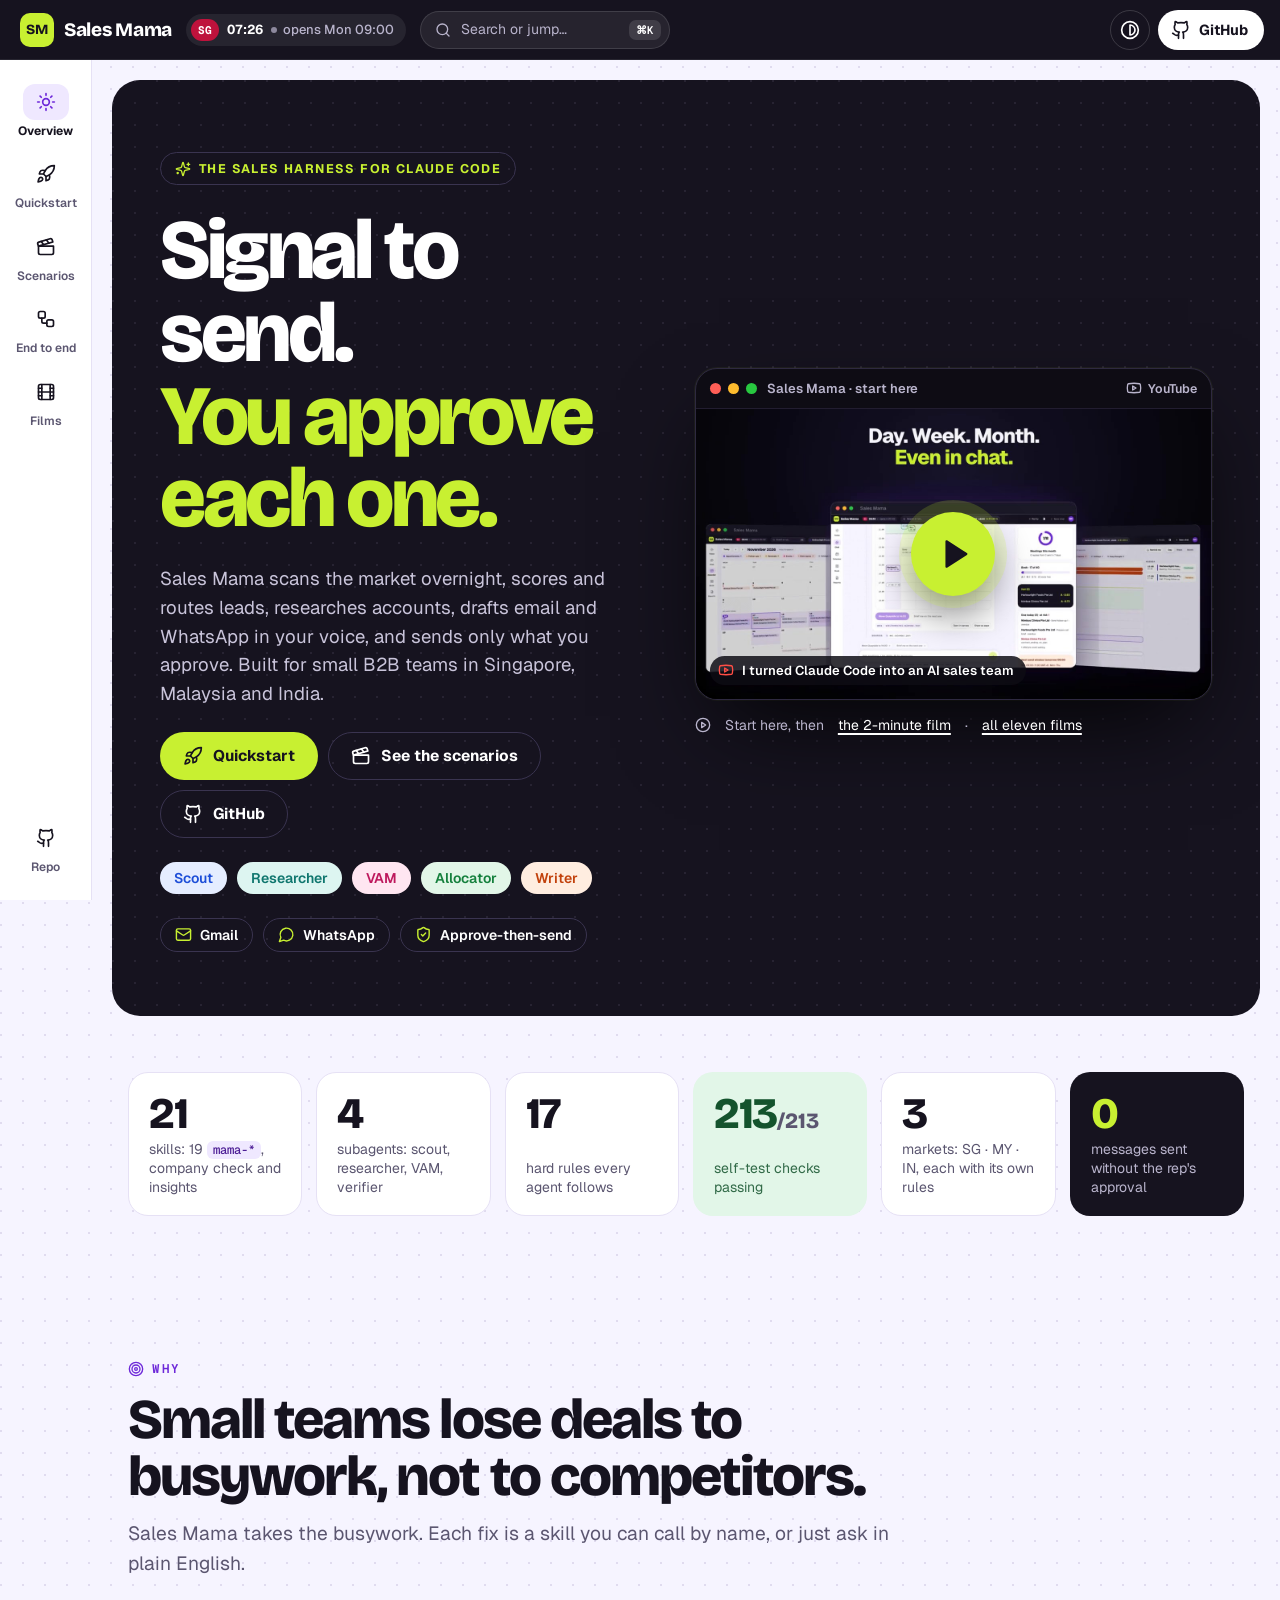
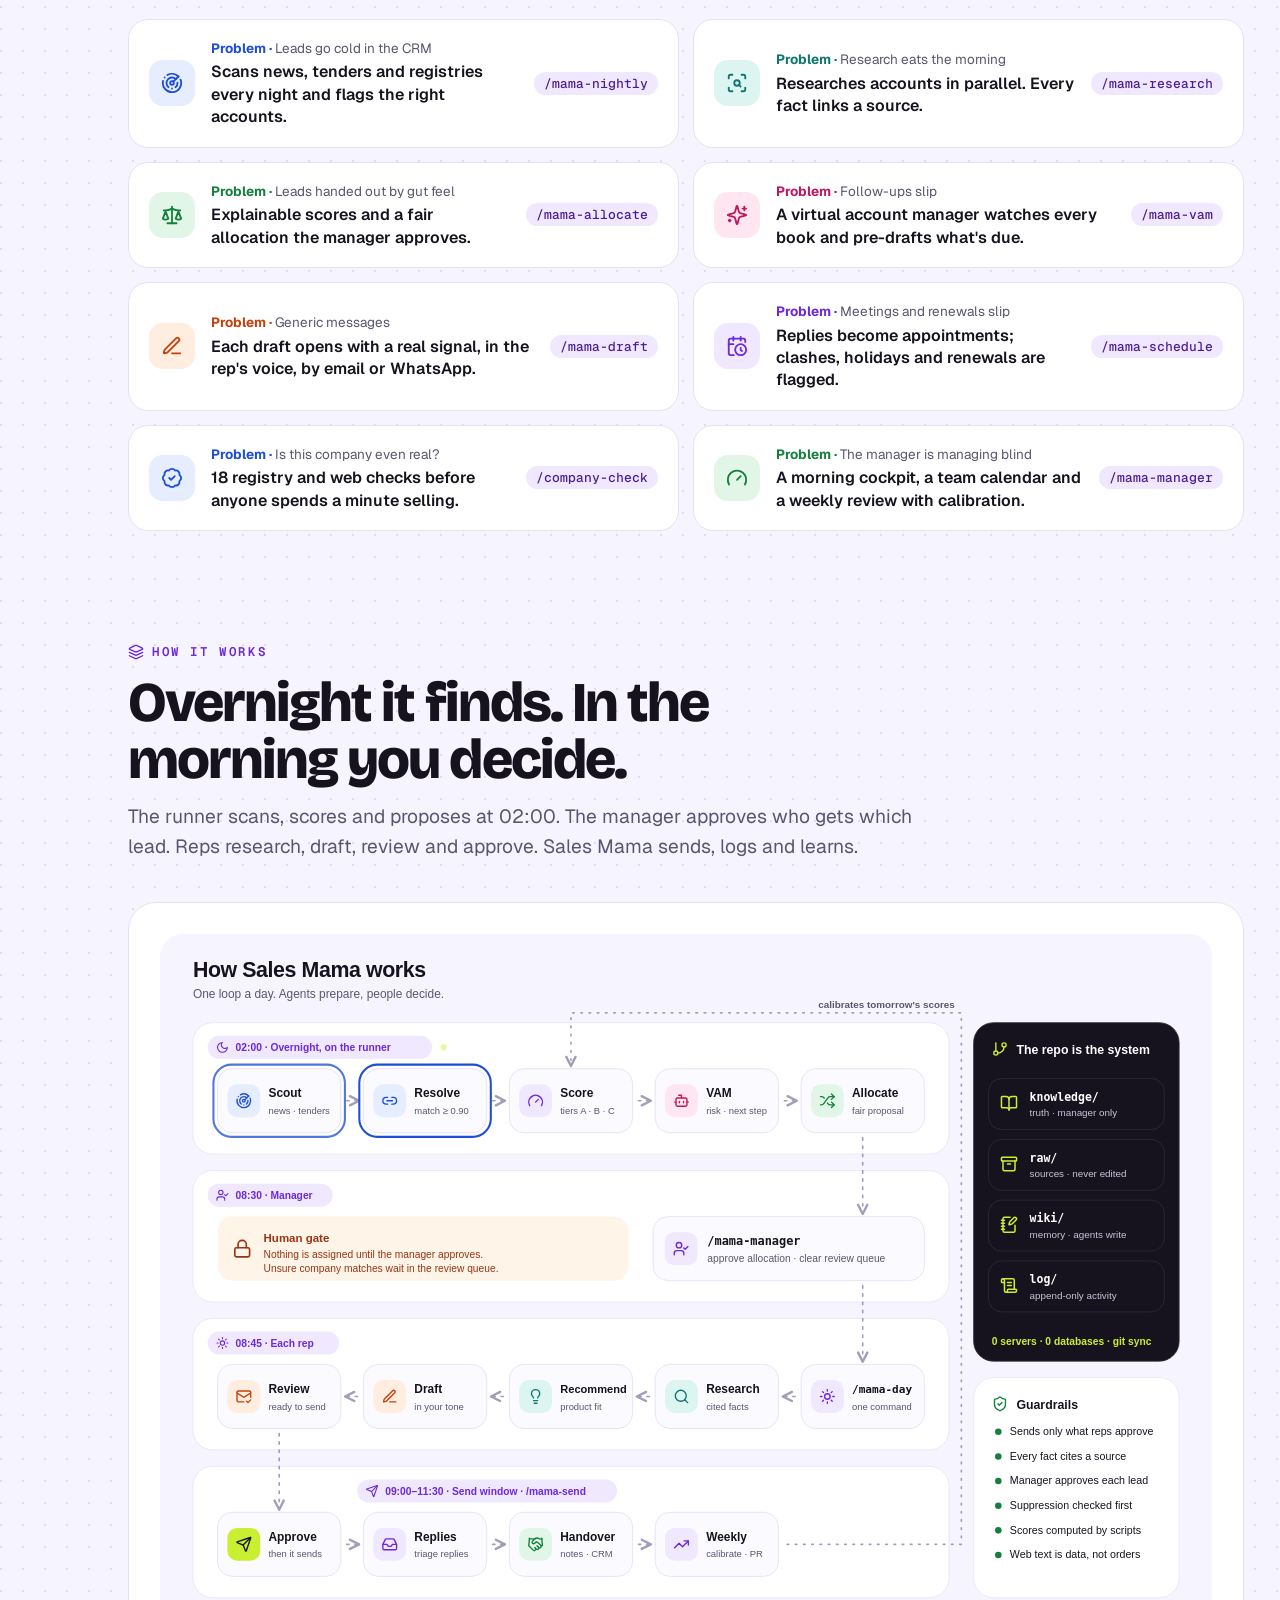
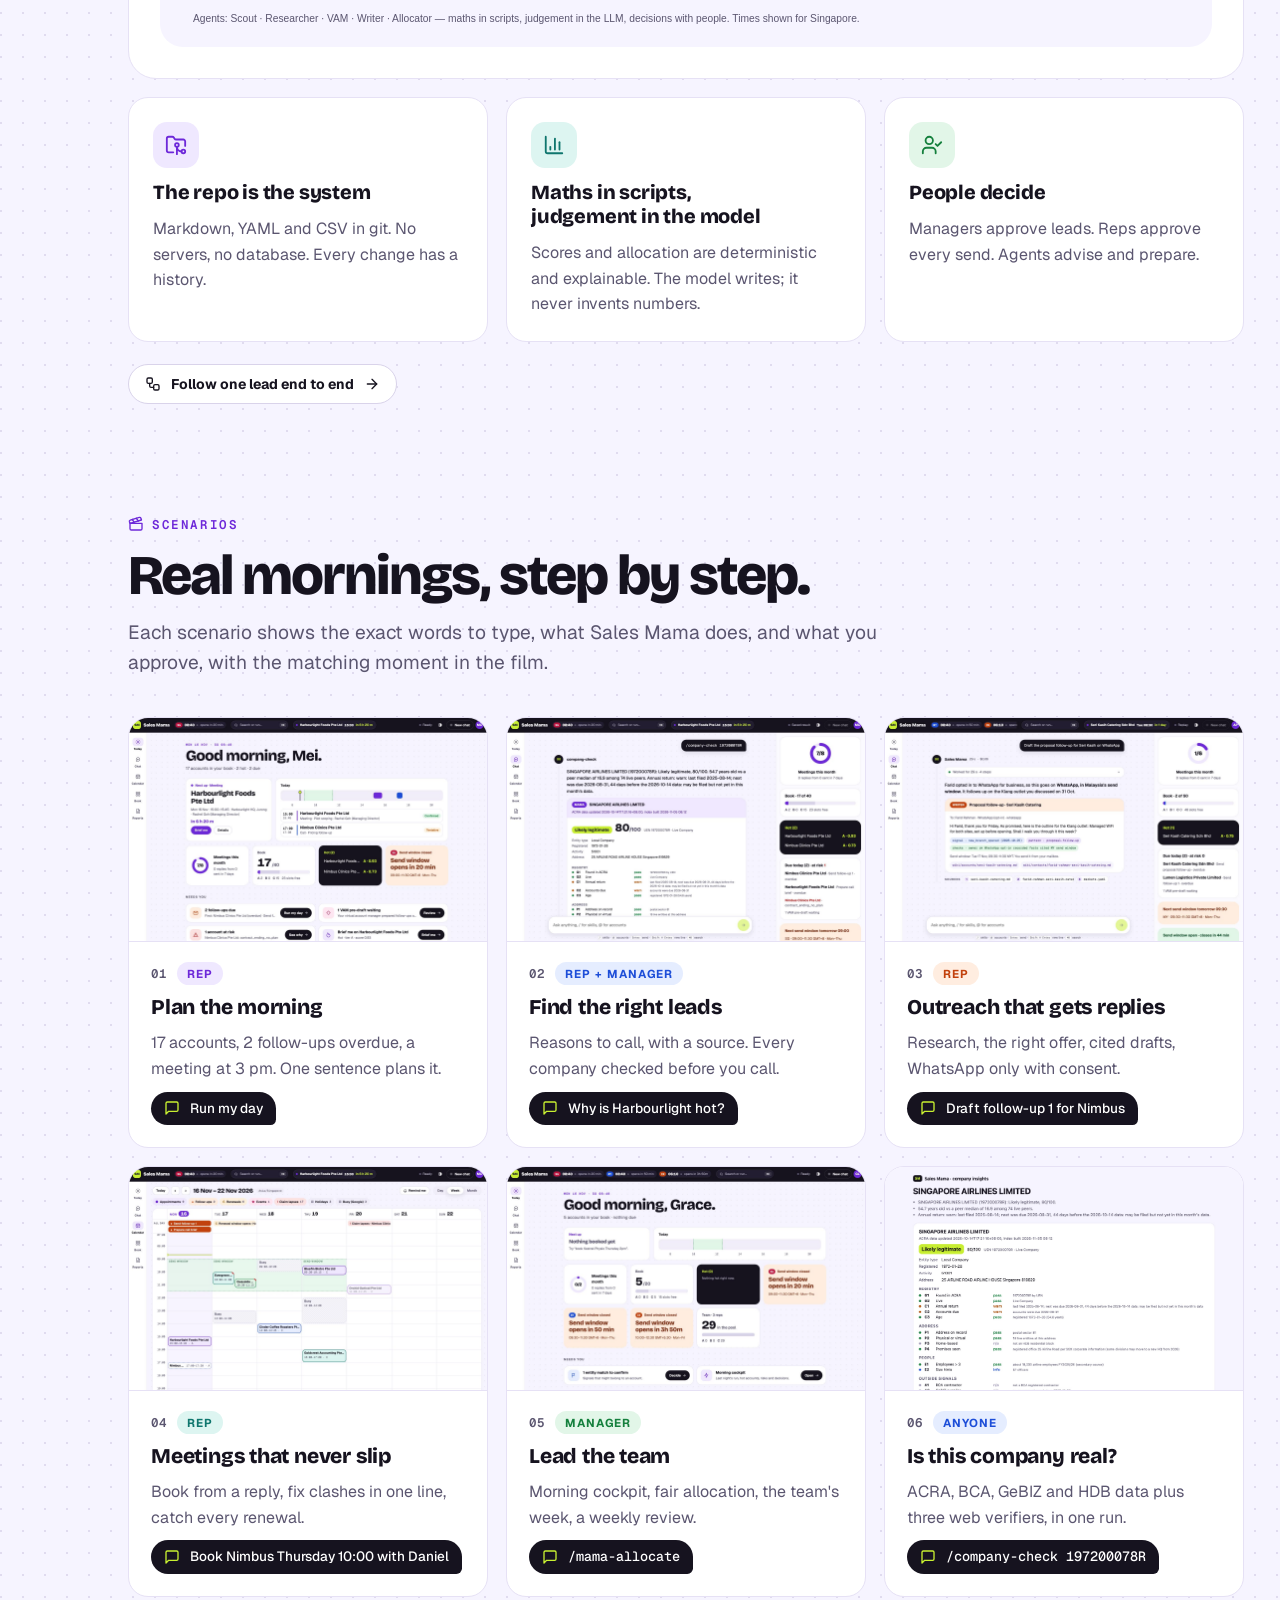
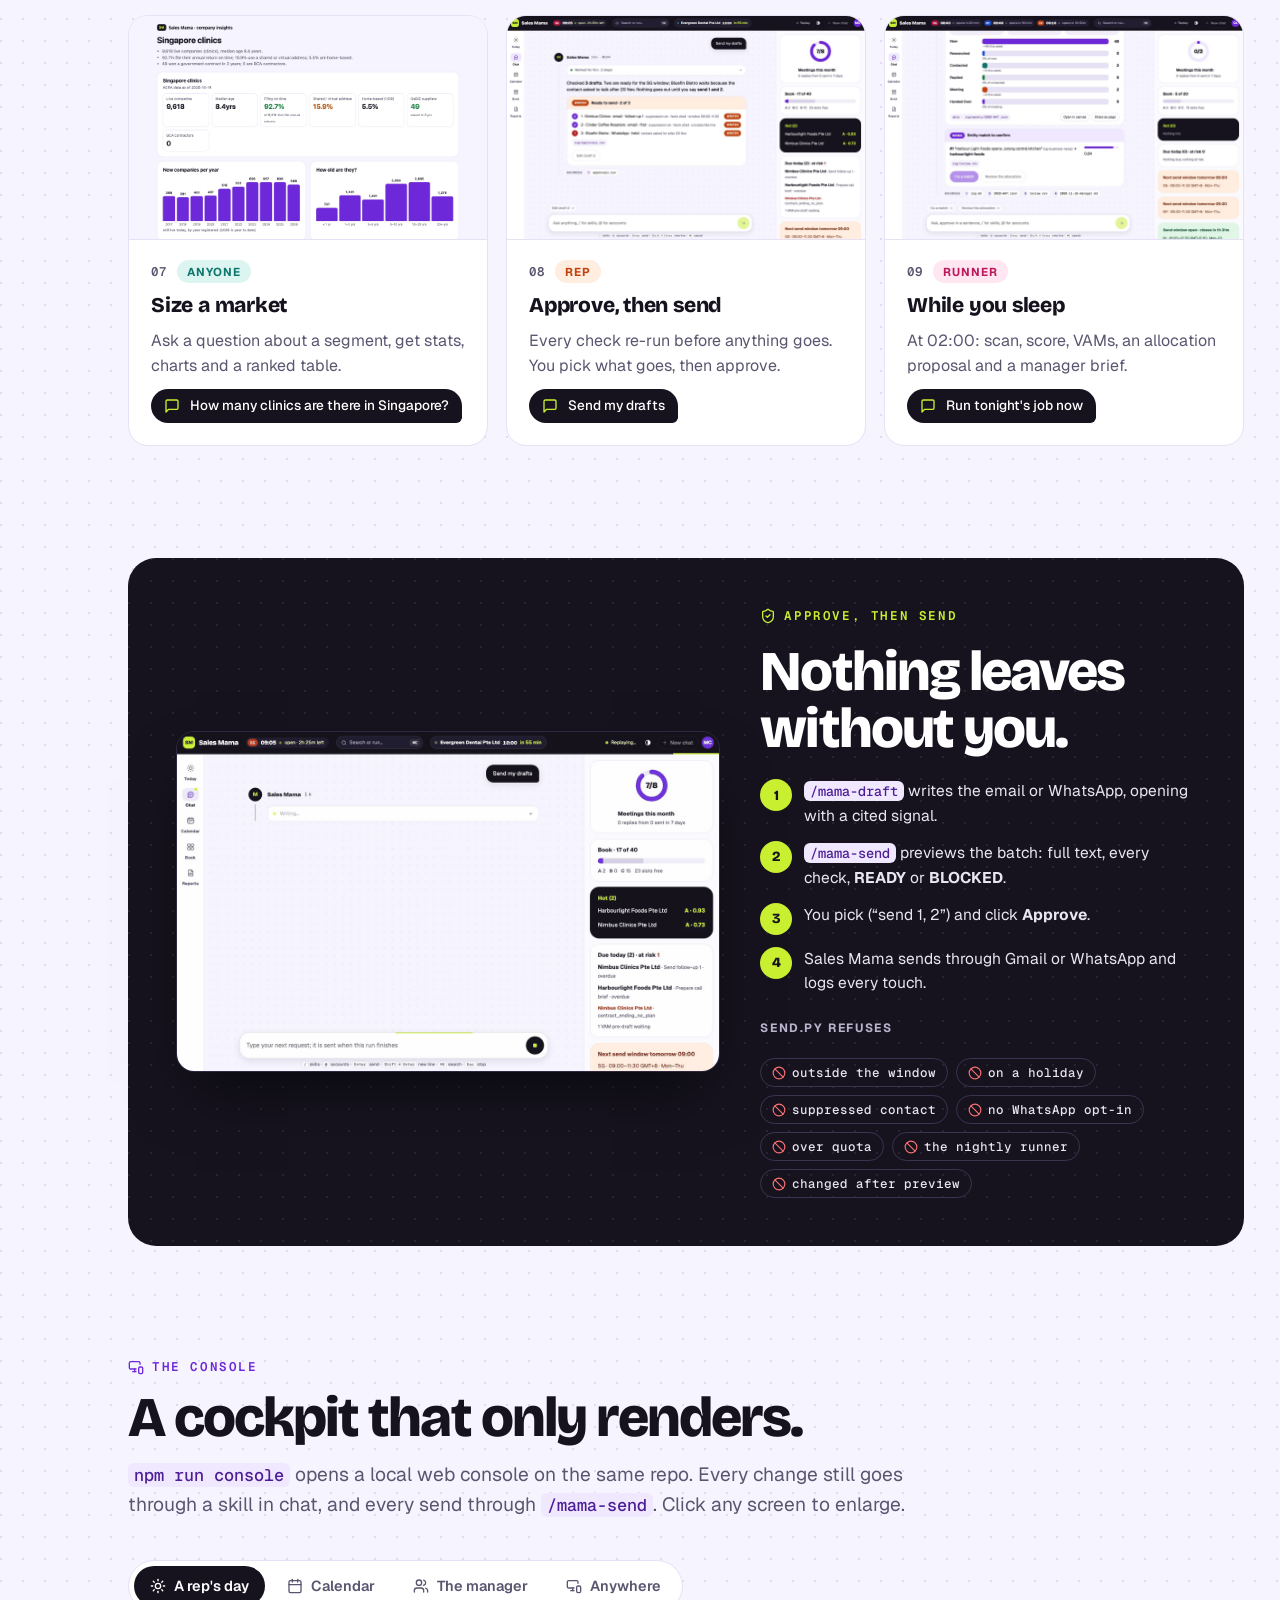
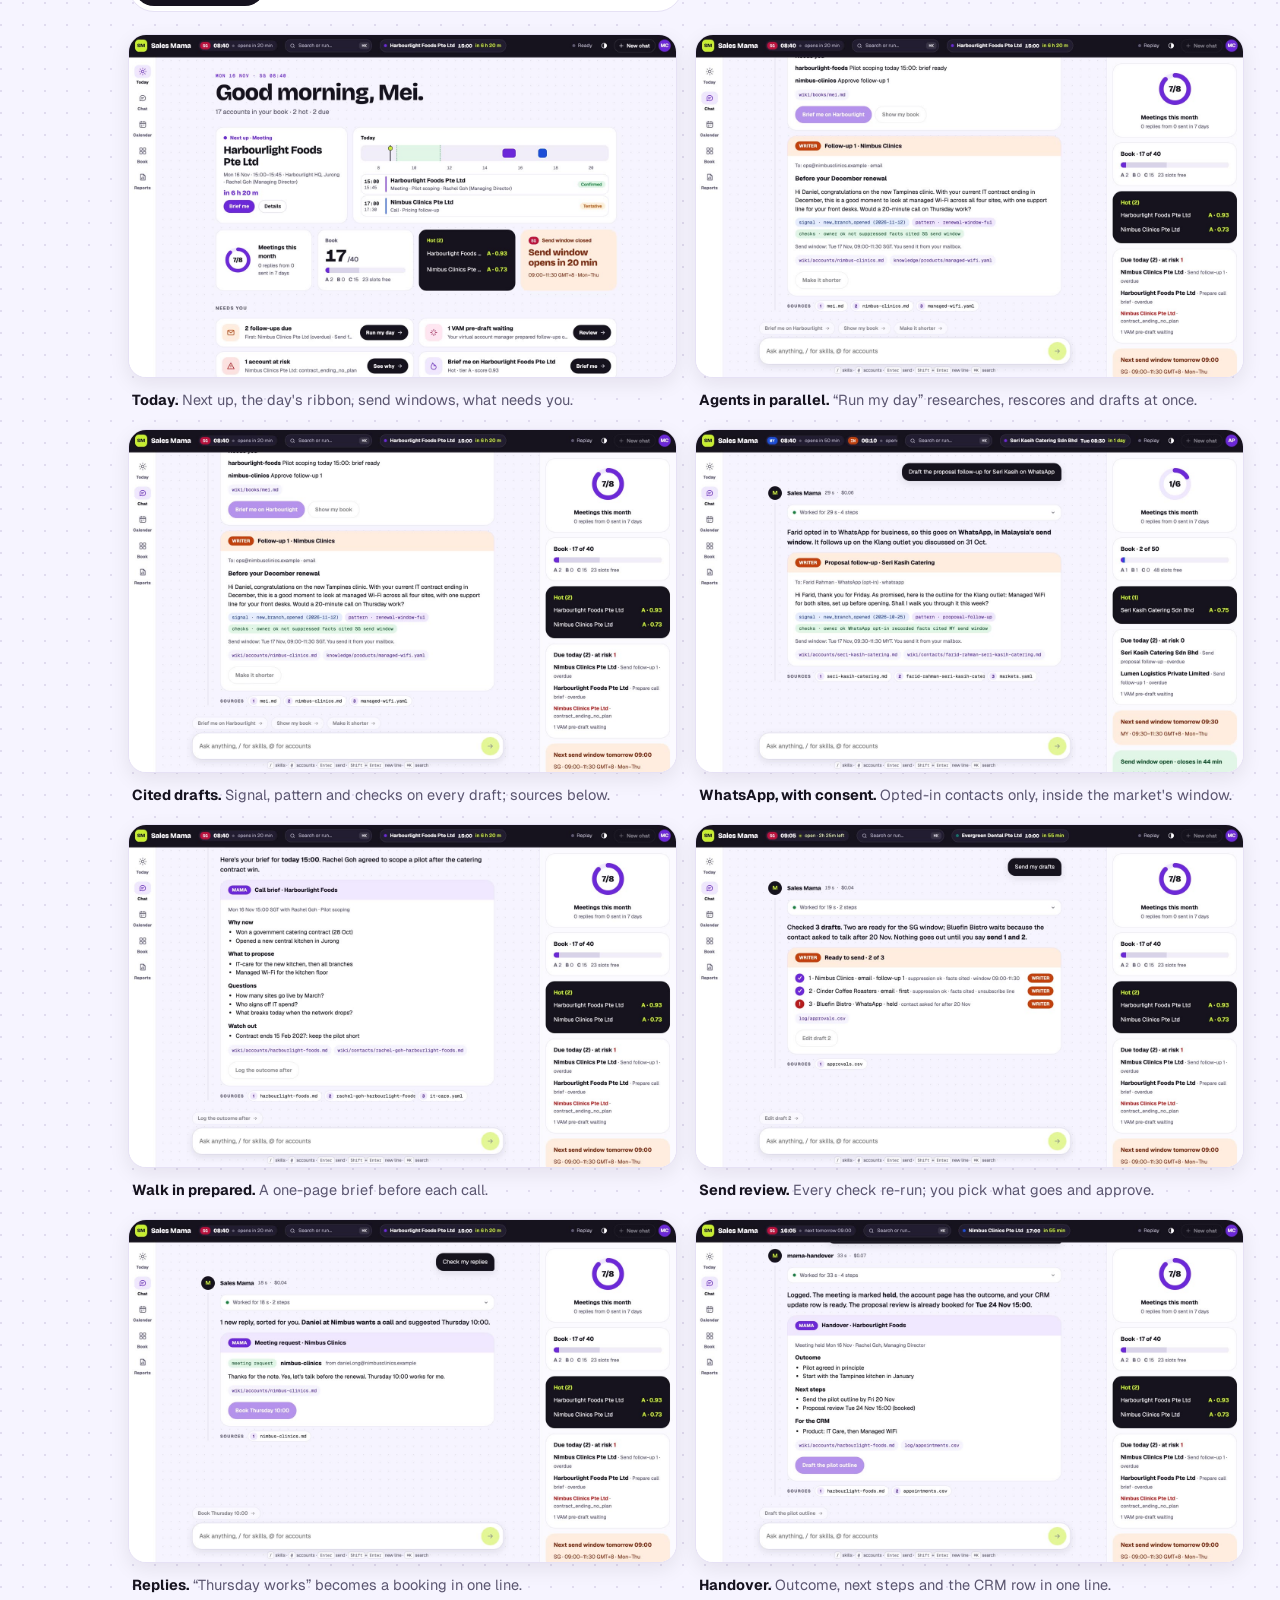
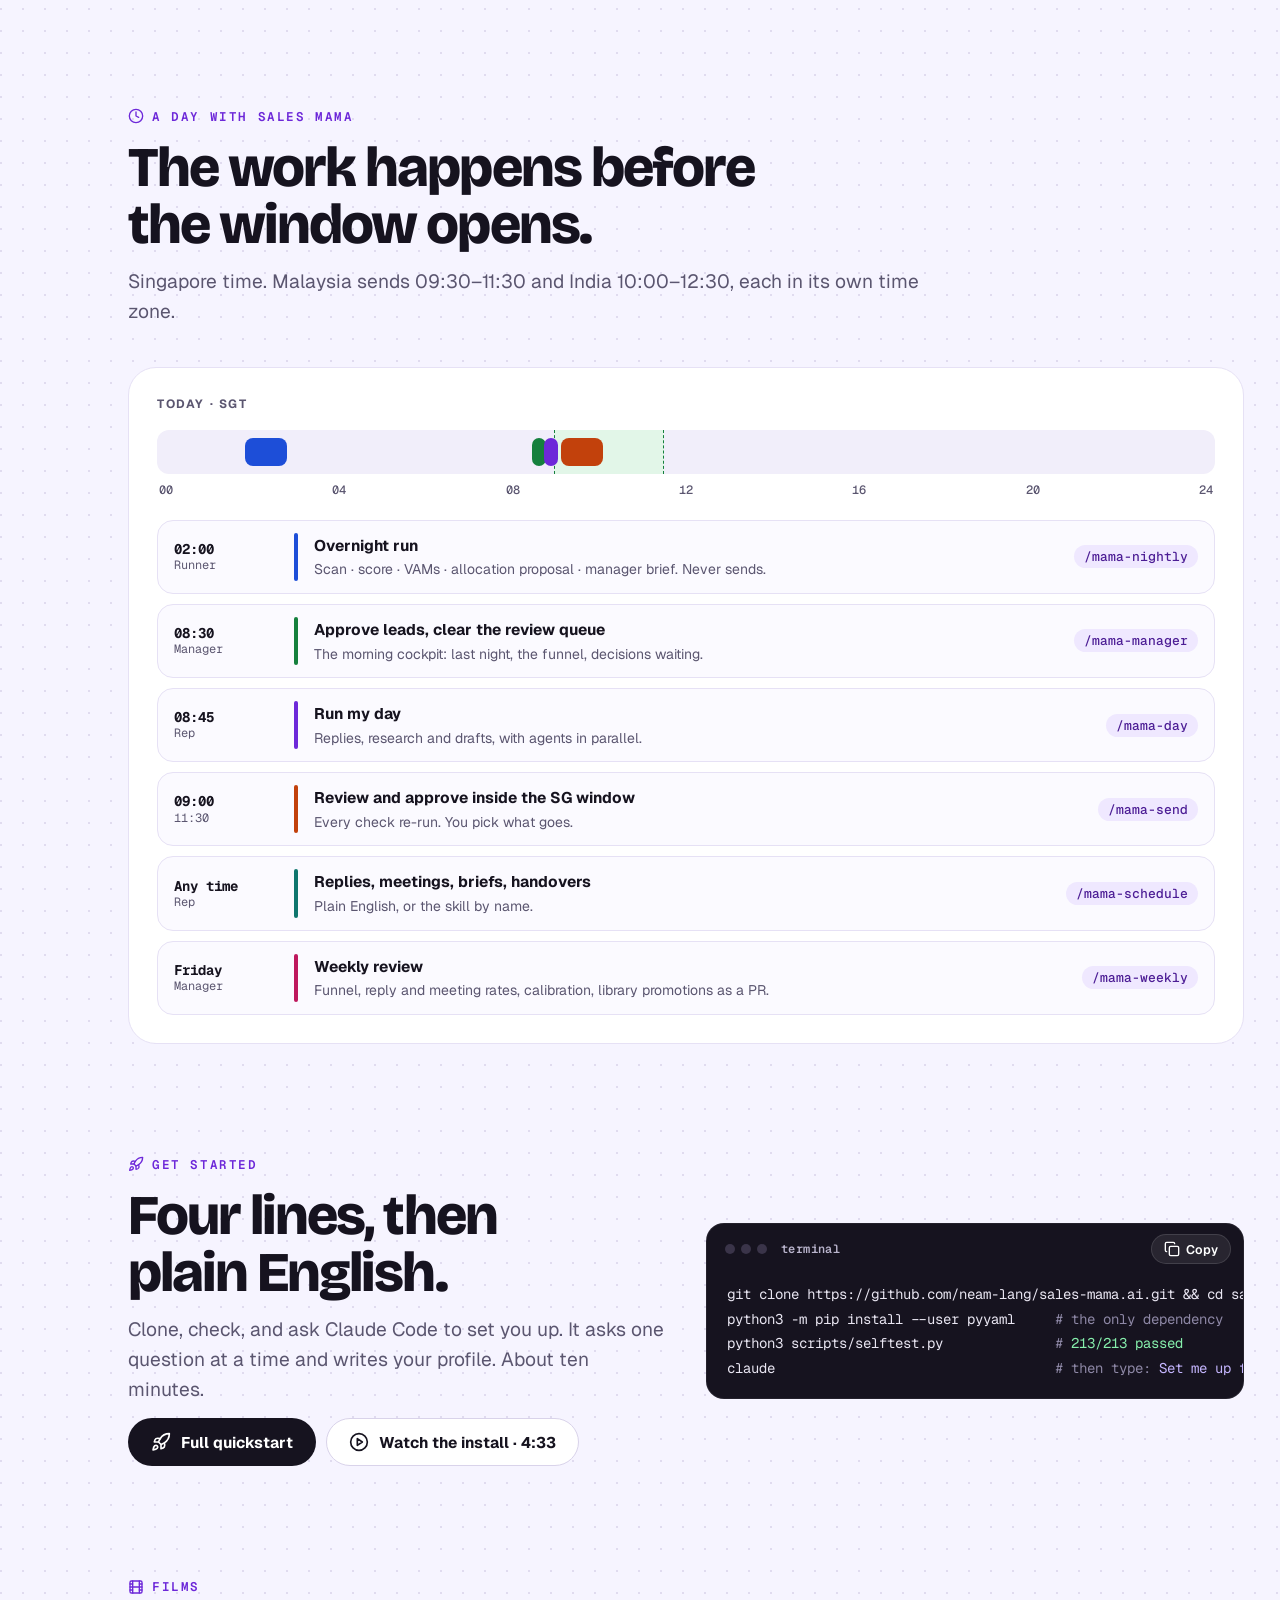
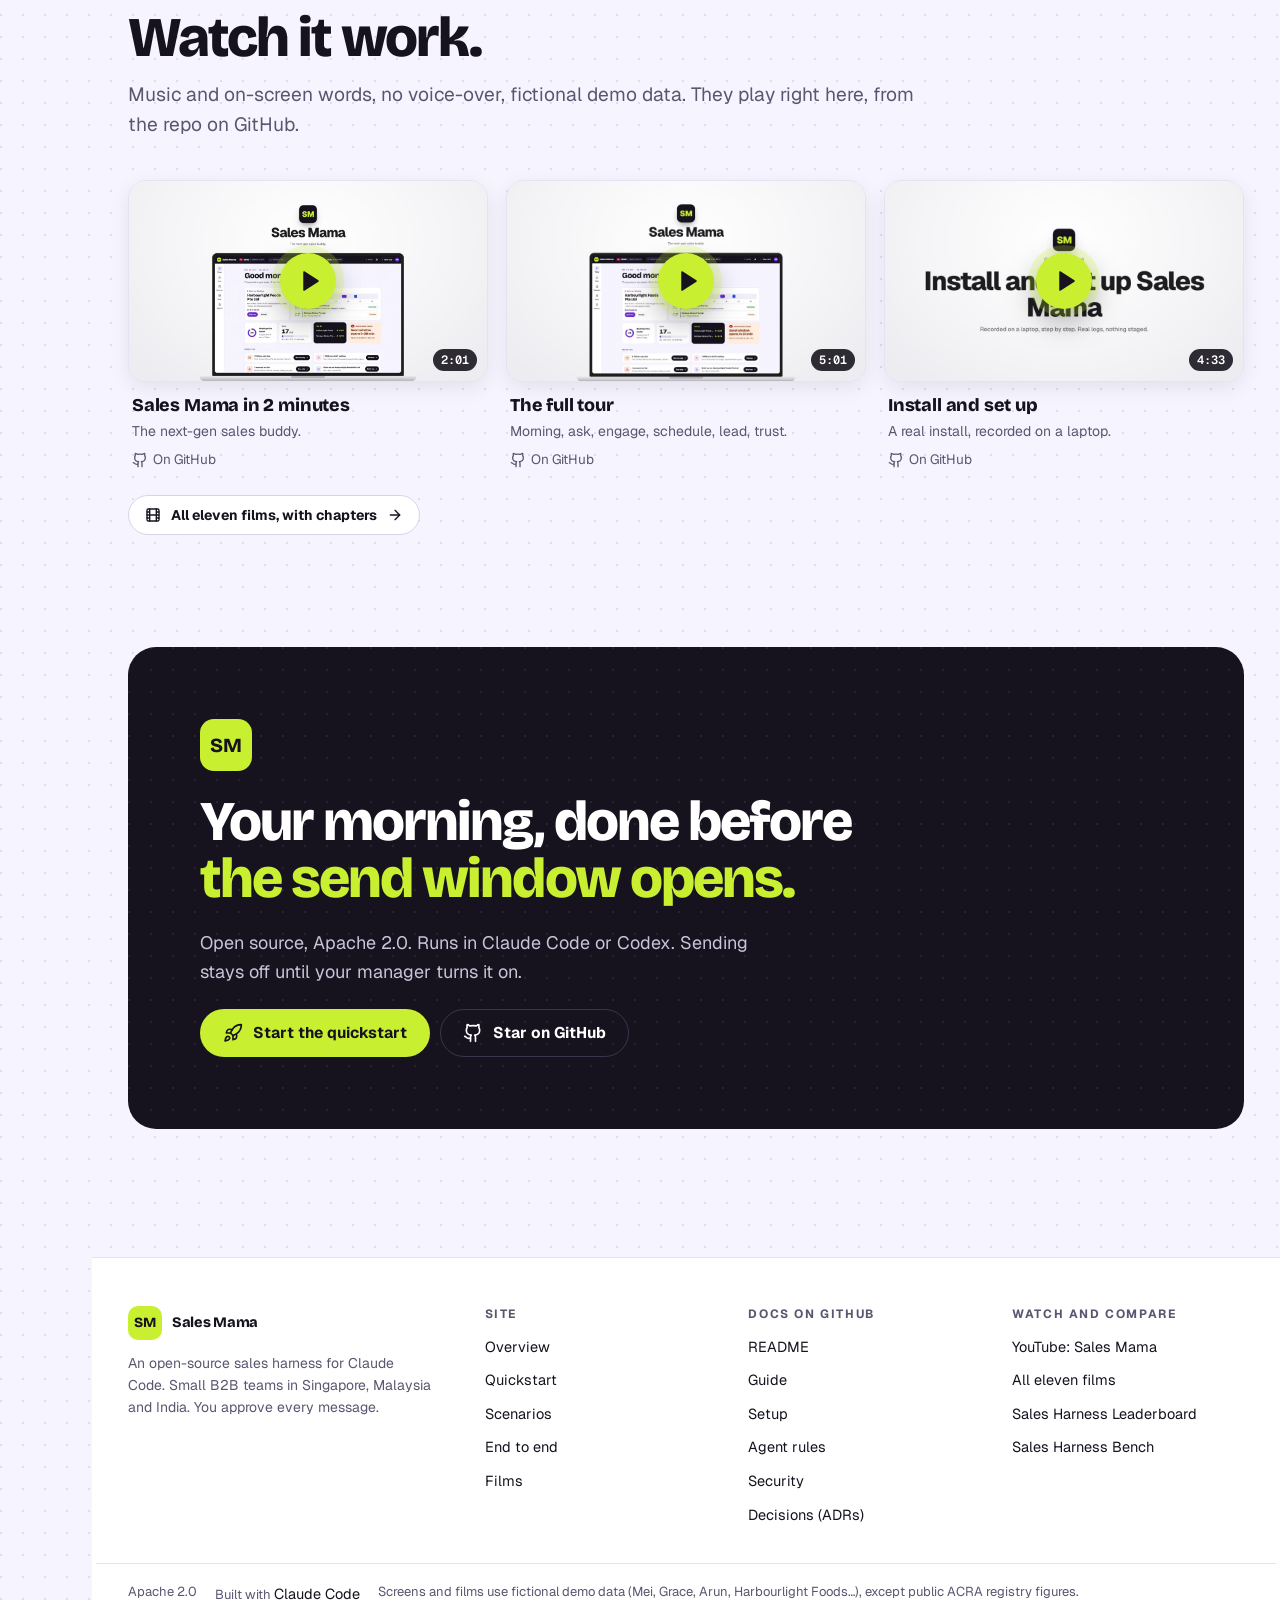
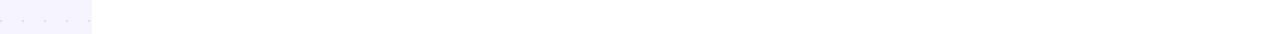
==== index.html @ 7e526f43 "Sales Mama website: overview, quickstart, scenarios, end to end, films Static GitHub Pages site in t" ====
<!doctype html>
<html lang="en">
<head>
<meta charset="utf-8">
<meta name="viewport" content="width=device-width, initial-scale=1, viewport-fit=cover">
<title>Sales Mama · the sales harness for Claude Code</title>
<meta name="description" content="Signal to send, you approve each one. An open-source AI sales harness for small B2B teams in Singapore, Malaysia and India.">
<meta name="theme-color" content="#16131F">
<link rel="canonical" href="https://neam-lang.github.io/sales-mama.github.io/">
<meta property="og:type" content="website">
<meta property="og:title" content="Sales Mama · the sales harness for Claude Code">
<meta property="og:description" content="Signal to send, you approve each one. An open-source AI sales harness for small B2B teams in Singapore, Malaysia and India.">
<meta property="og:url" content="https://neam-lang.github.io/sales-mama.github.io/">
<meta property="og:image" content="https://neam-lang.github.io/sales-mama.github.io/assets/social-preview.png">
<meta name="twitter:card" content="summary_large_image">
<link rel="icon" href="assets/logo.png">
<link rel="preconnect" href="https://fonts.googleapis.com">
<link rel="preconnect" href="https://fonts.gstatic.com" crossorigin>
<link href="https://fonts.googleapis.com/css2?family=Bricolage+Grotesque:opsz,wght@12..96,600;12..96,700;12..96,800&family=Geist:wght@400;500;600;700&family=Geist+Mono:wght@400;500;600&display=swap" rel="stylesheet">
<link rel="stylesheet" href="site/site.css">
<script>try{var t=localStorage.getItem('sm-theme');if(t)document.documentElement.setAttribute('data-theme',t)}catch(e){}</script>
</head>
<body>
<script src="site/icons.js"></script>
<a class="skip" href="#main">Skip to content</a>

<header class="top">
  <a class="brand" href="index.html" aria-label="Sales Mama home"><span class="logo">SM</span>Sales Mama</a>
  <div class="mk-pills" aria-label="Live send windows"><span class="mk-pill" data-market="SG"><span class="mk SG">SG</span><b data-now>--:--</b><span class="st" data-st>send window</span></span><span class="mk-pill" data-market="MY"><span class="mk MY">MY</span><b data-now>--:--</b><span class="st" data-st>send window</span></span><span class="mk-pill" data-market="IN"><span class="mk IN">IN</span><b data-now>--:--</b><span class="st" data-st>send window</span></span></div>
  <button class="jump" type="button" data-jump aria-label="Search or jump (Command K)"><svg class="i i-sm" aria-hidden="true"><use href="#i-search"/></svg><span>Search or jump…</span><kbd>⌘K</kbd></button>
  <div class="top-actions">
    <button class="icon-btn jump-icon" type="button" data-jump aria-label="Search or jump"><svg class="i" aria-hidden="true"><use href="#i-search"/></svg></button>
    <button class="icon-btn" type="button" data-theme-toggle aria-label="Switch light or dark"><svg class="i" aria-hidden="true"><use href="#i-contrast"/></svg></button>
    <a class="gh-btn" href="https://github.com/neam-lang/sales-mama.ai"><svg class="i" aria-hidden="true"><use href="#i-github"/></svg><span>GitHub</span></a>
  </div>
</header>

<nav class="rail" aria-label="Site">
    <a href="index.html" aria-current="page"><span class="ic"><svg class="i" aria-hidden="true"><use href="#i-sun"/></svg></span>Overview</a>
    <a href="quickstart.html"><span class="ic"><svg class="i" aria-hidden="true"><use href="#i-rocket"/></svg></span>Quickstart</a>
    <a href="scenarios.html"><span class="ic"><svg class="i" aria-hidden="true"><use href="#i-clapperboard"/></svg></span>Scenarios</a>
    <a href="end-to-end.html"><span class="ic"><svg class="i" aria-hidden="true"><use href="#i-workflow"/></svg></span>End to end</a>
    <a href="films.html"><span class="ic"><svg class="i" aria-hidden="true"><use href="#i-film"/></svg></span>Films</a>
    <span class="grow"></span>
    <a class="rail-extra" href="https://github.com/neam-lang/sales-mama.ai"><span class="ic"><svg class="i" aria-hidden="true"><use href="#i-github"/></svg></span>Repo</a>
</nav>

<main id="main">

<section class="hero" aria-labelledby="hero-h">
  <div class="hero-in">
    <div class="hero-copy">
      <span class="pill-o"><svg class="i i-sm" aria-hidden="true"><use href="#i-sparkles"/></svg>The sales harness for Claude Code</span>
      <h1 id="hero-h" class="h-xl">Signal to send.<br><em>You approve each one.</em></h1>
      <p class="sub">Sales Mama scans the market overnight, scores and routes leads, researches accounts, drafts email and WhatsApp in your voice, and sends only what you approve. Built for small B2B teams in Singapore, Malaysia and India.</p>
      <div class="row">
        <a class="btn btn-lime" href="quickstart.html"><svg class="i" aria-hidden="true"><use href="#i-rocket"/></svg>Quickstart</a>
        <a class="btn btn-night" href="scenarios.html"><svg class="i" aria-hidden="true"><use href="#i-clapperboard"/></svg>See the scenarios</a>
        <a class="btn btn-night" href="https://github.com/neam-lang/sales-mama.ai"><svg class="i" aria-hidden="true"><use href="#i-github"/></svg>GitHub</a>
      </div>
      <div class="row">
        <span class="chip a-scout">Scout</span><span class="chip a-researcher">Researcher</span><span class="chip a-vam">VAM</span>
        <span class="chip a-allocator">Allocator</span><span class="chip a-writer">Writer</span>
      </div>
      <div class="row">
        <span class="ch-o"><svg class="i" aria-hidden="true"><use href="#i-mail"/></svg>Gmail</span><span class="ch-o"><svg class="i" aria-hidden="true"><use href="#i-message-circle"/></svg>WhatsApp</span><span class="ch-o"><svg class="i" aria-hidden="true"><use href="#i-shield-check"/></svg>Approve-then-send</span>
      </div>
    </div>
    <div class="hero-media">
      <div class="win">
        <div class="win-bar"><span class="lights"><i></i><i></i><i></i></span><span>Sales Mama · start here</span><span class="grow"></span>
          <a href="https://youtu.be/tv8dHNzE3ks"><svg class="i i-sm" aria-hidden="true"><use href="#i-youtube"/></svg>YouTube</a></div>
        <button class="yt" type="button" data-yt="tv8dHNzE3ks" aria-label="Play: I turned Claude Code into an AI sales team (open source)">
          <img src="site/youtube-starter.jpg" alt="Sales Mama console: day, week and month calendar, even in chat" width="1280" height="720">
          <span class="play"><svg class="i" aria-hidden="true"><use href="#i-play"/></svg></span>
          <span class="yt-tag"><svg class="i i-sm" aria-hidden="true"><use href="#i-youtube"/></svg>I turned Claude Code into an AI sales team</span>
        </button>
      </div>
      <p class="hero-cap"><svg class="i i-sm" aria-hidden="true"><use href="#i-circle-play"/></svg><span>Start here, then</span><a href="#films" data-film="pitch">the 2-minute film</a><span>·</span><a href="films.html">all eleven films</a></p>
    </div>
  </div>
</section>

<section class="blk-tight" aria-label="At a glance">
  <div class="wrap">
    <div class="stats">
      <div class="stat rv"><b>21</b><span>skills: 19 <code class="c">mama-*</code>, company check and insights</span></div>
      <div class="stat rv"><b>4</b><span>subagents: scout, researcher, VAM, verifier</span></div>
      <div class="stat rv"><b>17</b><span>hard rules every agent follows</span></div>
      <div class="stat tint a-allocator rv"><b>213<small>/213</small></b><span>self-test checks passing</span></div>
      <div class="stat rv"><b>3</b><span>markets: SG · MY · IN, each with its own rules</span></div>
      <div class="stat dark rv"><b>0</b><span>messages sent without the rep's approval</span></div>
    </div>
  </div>
</section>

<section class="blk" id="why" aria-labelledby="why-h">
  <div class="wrap">
    <div class="sec-head">
      <span class="eyebrow"><svg class="i i-sm" aria-hidden="true"><use href="#i-target"/></svg>Why</span>
      <h2 id="why-h" class="h-l">Small teams lose deals to busywork, not to competitors.</h2>
      <p class="lede">Sales Mama takes the busywork. Each fix is a skill you can call by name, or just ask in plain English.</p>
    </div>
    <div class="needs">
<div class="need a-scout rv"><span class="sq"><svg class="i" aria-hidden="true"><use href="#i-radar"/></svg></span><div class="txt"><span class="was">Leads go cold in the CRM</span><b>Scans news, tenders and registries every night and flags the right accounts.</b></div><span class="cmd">/mama-nightly</span></div>
<div class="need a-researcher rv"><span class="sq"><svg class="i" aria-hidden="true"><use href="#i-scan-search"/></svg></span><div class="txt"><span class="was">Research eats the morning</span><b>Researches accounts in parallel. Every fact links a source.</b></div><span class="cmd">/mama-research</span></div>
<div class="need a-allocator rv"><span class="sq"><svg class="i" aria-hidden="true"><use href="#i-scale"/></svg></span><div class="txt"><span class="was">Leads handed out by gut feel</span><b>Explainable scores and a fair allocation the manager approves.</b></div><span class="cmd">/mama-allocate</span></div>
<div class="need a-vam rv"><span class="sq"><svg class="i" aria-hidden="true"><use href="#i-sparkles"/></svg></span><div class="txt"><span class="was">Follow-ups slip</span><b>A virtual account manager watches every book and pre-drafts what's due.</b></div><span class="cmd">/mama-vam</span></div>
<div class="need a-writer rv"><span class="sq"><svg class="i" aria-hidden="true"><use href="#i-pen-line"/></svg></span><div class="txt"><span class="was">Generic messages</span><b>Each draft opens with a real signal, in the rep's voice, by email or WhatsApp.</b></div><span class="cmd">/mama-draft</span></div>
<div class="need a-mama rv"><span class="sq"><svg class="i" aria-hidden="true"><use href="#i-calendar-clock"/></svg></span><div class="txt"><span class="was">Meetings and renewals slip</span><b>Replies become appointments; clashes, holidays and renewals are flagged.</b></div><span class="cmd">/mama-schedule</span></div>
<div class="need a-scout rv"><span class="sq"><svg class="i" aria-hidden="true"><use href="#i-badge-check"/></svg></span><div class="txt"><span class="was">Is this company even real?</span><b>18 registry and web checks before anyone spends a minute selling.</b></div><span class="cmd">/company-check</span></div>
<div class="need a-allocator rv"><span class="sq"><svg class="i" aria-hidden="true"><use href="#i-gauge"/></svg></span><div class="txt"><span class="was">The manager is managing blind</span><b>A morning cockpit, a team calendar and a weekly review with calibration.</b></div><span class="cmd">/mama-manager</span></div>
    </div>
  </div>
</section>

<section class="blk" id="how" aria-labelledby="how-h">
  <div class="wrap">
    <div class="sec-head">
      <span class="eyebrow"><svg class="i i-sm" aria-hidden="true"><use href="#i-layers"/></svg>How it works</span>
      <h2 id="how-h" class="h-l">Overnight it finds. In the morning you decide.</h2>
      <p class="lede">The runner scans, scores and proposes at 02:00. The manager approves who gets which lead. Reps research, draft, review and approve. Sales Mama sends, logs and learns.</p>
    </div>
    <div class="arch rv">
      <picture>
        <source media="(prefers-color-scheme: dark)" srcset="assets/architecture-dark.svg">
        <img src="assets/architecture-light.svg" alt="How Sales Mama works: overnight scan, score and allocate; the manager approves; the rep drafts, reviews and approves; Sales Mama sends and learns" loading="lazy">
      </picture>
    </div>
    <div class="grid g3" style="margin-top:18px">
      <div class="card principle a-mama rv"><span class="sq"><svg class="i" aria-hidden="true"><use href="#i-folder-git-2"/></svg></span><h3>The repo is the system</h3><p>Markdown, YAML and CSV in git. No servers, no database. Every change has a history.</p></div>
      <div class="card principle a-researcher rv"><span class="sq"><svg class="i" aria-hidden="true"><use href="#i-chart-column"/></svg></span><h3>Maths in scripts, judgement in the model</h3><p>Scores and allocation are deterministic and explainable. The model writes; it never invents numbers.</p></div>
      <div class="card principle a-allocator rv"><span class="sq"><svg class="i" aria-hidden="true"><use href="#i-user-check"/></svg></span><h3>People decide</h3><p>Managers approve leads. Reps approve every send. Agents advise and prepare.</p></div>
    </div>
    <p style="margin-top:22px"><a class="btn btn-line btn-sm" href="end-to-end.html"><svg class="i i-sm" aria-hidden="true"><use href="#i-workflow"/></svg>Follow one lead end to end <svg class="i i-sm" aria-hidden="true"><use href="#i-arrow-right"/></svg></a></p>
  </div>
</section>

<section class="blk" id="scenarios" aria-labelledby="sc-h">
  <div class="wrap">
    <div class="sec-head">
      <span class="eyebrow"><svg class="i i-sm" aria-hidden="true"><use href="#i-clapperboard"/></svg>Scenarios</span>
      <h2 id="sc-h" class="h-l">Real mornings, step by step.</h2>
      <p class="lede">Each scenario shows the exact words to type, what Sales Mama does, and what you approve, with the matching moment in the film.</p>
    </div>
    <div class="scards">
<a class="card scard a-mama rv" href="scenarios.html#morning">
        <div class="shot"><img src="assets/screens/today.jpg" alt="" loading="lazy"></div>
        <div class="body"><div class="row"><span class="num">01</span><span class="role">Rep</span></div><h3>Plan the morning</h3><p>17 accounts, 2 follow-ups overdue, a meeting at 3 pm. One sentence plans it.</p><div class="you"><svg class="i i-sm" aria-hidden="true"><use href="#i-message-square"/></svg><span>Run my day</span></div></div>
      </a>
<a class="card scard a-scout rv" href="scenarios.html#leads">
        <div class="shot"><img src="assets/screens/company-check-chat.jpg" alt="" loading="lazy"></div>
        <div class="body"><div class="row"><span class="num">02</span><span class="role">Rep + manager</span></div><h3>Find the right leads</h3><p>Reasons to call, with a source. Every company checked before you call.</p><div class="you"><svg class="i i-sm" aria-hidden="true"><use href="#i-message-square"/></svg><span>Why is Harbourlight hot?</span></div></div>
      </a>
<a class="card scard a-writer rv" href="scenarios.html#outreach">
        <div class="shot"><img src="assets/screens/whatsapp-draft.jpg" alt="" loading="lazy"></div>
        <div class="body"><div class="row"><span class="num">03</span><span class="role">Rep</span></div><h3>Outreach that gets replies</h3><p>Research, the right offer, cited drafts, WhatsApp only with consent.</p><div class="you"><svg class="i i-sm" aria-hidden="true"><use href="#i-message-square"/></svg><span>Draft follow-up 1 for Nimbus</span></div></div>
      </a>
<a class="card scard a-researcher rv" href="scenarios.html#meetings">
        <div class="shot"><img src="assets/screens/calendar-week.jpg" alt="" loading="lazy"></div>
        <div class="body"><div class="row"><span class="num">04</span><span class="role">Rep</span></div><h3>Meetings that never slip</h3><p>Book from a reply, fix clashes in one line, catch every renewal.</p><div class="you"><svg class="i i-sm" aria-hidden="true"><use href="#i-message-square"/></svg><span>Book Nimbus Thursday 10:00 with Daniel</span></div></div>
      </a>
<a class="card scard a-allocator rv" href="scenarios.html#manager">
        <div class="shot"><img src="assets/screens/manager-today.jpg" alt="" loading="lazy"></div>
        <div class="body"><div class="row"><span class="num">05</span><span class="role">Manager</span></div><h3>Lead the team</h3><p>Morning cockpit, fair allocation, the team's week, a weekly review.</p><div class="you cmdy"><svg class="i i-sm" aria-hidden="true"><use href="#i-message-square"/></svg><span>/mama-allocate</span></div></div>
      </a>
<a class="card scard a-scout rv" href="scenarios.html#company-check">
        <div class="shot"><img src="assets/insights-company.jpg" alt="" loading="lazy"></div>
        <div class="body"><div class="row"><span class="num">06</span><span class="role">Anyone</span></div><h3>Is this company real?</h3><p>ACRA, BCA, GeBIZ and HDB data plus three web verifiers, in one run.</p><div class="you cmdy"><svg class="i i-sm" aria-hidden="true"><use href="#i-message-square"/></svg><span>/company-check 197200078R</span></div></div>
      </a>
<a class="card scard a-researcher rv" href="scenarios.html#insights">
        <div class="shot"><img src="assets/insights-segment.jpg" alt="" loading="lazy"></div>
        <div class="body"><div class="row"><span class="num">07</span><span class="role">Anyone</span></div><h3>Size a market</h3><p>Ask a question about a segment, get stats, charts and a ranked table.</p><div class="you"><svg class="i i-sm" aria-hidden="true"><use href="#i-message-square"/></svg><span>How many clinics are there in Singapore?</span></div></div>
      </a>
<a class="card scard a-writer rv" href="scenarios.html#send">
        <div class="shot"><img src="assets/screens/send-preview.jpg" alt="" loading="lazy"></div>
        <div class="body"><div class="row"><span class="num">08</span><span class="role">Rep</span></div><h3>Approve, then send</h3><p>Every check re-run before anything goes. You pick what goes, then approve.</p><div class="you"><svg class="i i-sm" aria-hidden="true"><use href="#i-message-square"/></svg><span>Send my drafts</span></div></div>
      </a>
<a class="card scard a-vam rv" href="scenarios.html#overnight">
        <div class="shot"><img src="assets/screens/manager-cockpit.jpg" alt="" loading="lazy"></div>
        <div class="body"><div class="row"><span class="num">09</span><span class="role">Runner</span></div><h3>While you sleep</h3><p>At 02:00: scan, score, VAMs, an allocation proposal and a manager brief.</p><div class="you"><svg class="i i-sm" aria-hidden="true"><use href="#i-message-square"/></svg><span>Run tonight's job now</span></div></div>
      </a>
    </div>
  </div>
</section>

<section class="blk" id="send" aria-labelledby="send-h">
  <div class="wrap">
    <div class="send-panel rv">
      <div class="gif"><img src="assets/send-demo.gif" alt="/mama-send: preview two drafts, approve, one email and one WhatsApp sent and logged" loading="lazy" width="1200" height="750"></div>
      <div>
        <span class="eyebrow" style="color:var(--lime)"><svg class="i i-sm" aria-hidden="true"><use href="#i-shield-check"/></svg>Approve, then send</span>
        <h2 id="send-h" class="h-l" style="margin-top:12px">Nothing leaves without you.</h2>
        <ol class="steps-n">
          <li><span><code class="c">/mama-draft</code> writes the email or WhatsApp, opening with a cited signal.</span></li>
          <li><span><code class="c">/mama-send</code> previews the batch: full text, every check, <b>READY</b> or <b>BLOCKED</b>.</span></li>
          <li><span>You pick (“send 1, 2”) and click <b>Approve</b>.</span></li>
          <li><span>Sales Mama sends through Gmail or WhatsApp and logs every touch.</span></li>
        </ol>
        <p class="label" style="margin-top:24px;color:var(--dim-on-ink)">send.py refuses</p>
        <div class="refuse">
          <span><svg class="i" aria-hidden="true"><use href="#i-ban"/></svg>outside the window</span><span><svg class="i" aria-hidden="true"><use href="#i-ban"/></svg>on a holiday</span><span><svg class="i" aria-hidden="true"><use href="#i-ban"/></svg>suppressed contact</span>
          <span><svg class="i" aria-hidden="true"><use href="#i-ban"/></svg>no WhatsApp opt-in</span><span><svg class="i" aria-hidden="true"><use href="#i-ban"/></svg>over quota</span><span><svg class="i" aria-hidden="true"><use href="#i-ban"/></svg>the nightly runner</span><span><svg class="i" aria-hidden="true"><use href="#i-ban"/></svg>changed after preview</span>
        </div>
      </div>
    </div>
  </div>
</section>

<section class="blk" id="console" aria-labelledby="con-h">
  <div class="wrap">
    <div class="sec-head">
      <span class="eyebrow"><svg class="i i-sm" aria-hidden="true"><use href="#i-monitor-smartphone"/></svg>The console</span>
      <h2 id="con-h" class="h-l">A cockpit that only renders.</h2>
      <p class="lede"><code class="c">npm run console</code> opens a local web console on the same repo. Every change still goes through a skill in chat, and every send through <code class="c">/mama-send</code>. Click any screen to enlarge.</p>
    </div>
    <div class="tabs" role="tablist" aria-label="Console screens">
      <button class="tab" role="tab" id="t-rep" aria-controls="p-rep" aria-selected="true"><svg class="i i-sm" aria-hidden="true"><use href="#i-sun"/></svg>A rep's day</button>
      <button class="tab" role="tab" id="t-cal" aria-controls="p-cal" aria-selected="false" tabindex="-1"><svg class="i i-sm" aria-hidden="true"><use href="#i-calendar"/></svg>Calendar</button>
      <button class="tab" role="tab" id="t-mgr" aria-controls="p-mgr" aria-selected="false" tabindex="-1"><svg class="i i-sm" aria-hidden="true"><use href="#i-users"/></svg>The manager</button>
      <button class="tab" role="tab" id="t-any" aria-controls="p-any" aria-selected="false" tabindex="-1"><svg class="i i-sm" aria-hidden="true"><use href="#i-monitor-smartphone"/></svg>Anywhere</button>
    </div>
    <div role="tabpanel" id="p-rep" aria-labelledby="t-rep"><div class="gal"><figure class="shotc"><button type="button" data-zoom="rep"><img src="assets/screens/today.jpg" alt="Today: next meeting, today's ribbon, send windows and what needs you" loading="lazy"></button><figcaption><b>Today.</b> Next up, the day's ribbon, send windows, what needs you.</figcaption></figure><figure class="shotc"><button type="button" data-zoom="rep"><img src="assets/screens/chat-agents.jpg" alt="Researcher and VAM agents working in parallel lanes" loading="lazy"></button><figcaption><b>Agents in parallel.</b> “Run my day” researches, rescores and drafts at once.</figcaption></figure><figure class="shotc"><button type="button" data-zoom="rep"><img src="assets/screens/chat-draft.jpg" alt="A cited follow-up draft with its checks" loading="lazy"></button><figcaption><b>Cited drafts.</b> Signal, pattern and checks on every draft; sources below.</figcaption></figure><figure class="shotc"><button type="button" data-zoom="rep"><img src="assets/screens/whatsapp-draft.jpg" alt="WhatsApp follow-up draft for an opted-in contact in Malaysia" loading="lazy"></button><figcaption><b>WhatsApp, with consent.</b> Opted-in contacts only, inside the market's window.</figcaption></figure><figure class="shotc"><button type="button" data-zoom="rep"><img src="assets/screens/brief.jpg" alt="Call brief for Harbourlight Foods" loading="lazy"></button><figcaption><b>Walk in prepared.</b> A one-page brief before each call.</figcaption></figure><figure class="shotc"><button type="button" data-zoom="rep"><img src="assets/screens/send-preview.jpg" alt="Send preview: drafts ready and held" loading="lazy"></button><figcaption><b>Send review.</b> Every check re-run; you pick what goes and approve.</figcaption></figure><figure class="shotc"><button type="button" data-zoom="rep"><img src="assets/screens/reply-to-meeting.jpg" alt="A reply asking for Thursday becomes a meeting request" loading="lazy"></button><figcaption><b>Replies.</b> “Thursday works” becomes a booking in one line.</figcaption></figure><figure class="shotc"><button type="button" data-zoom="rep"><img src="assets/screens/handover.jpg" alt="Handover after a meeting: outcome, next steps and CRM row" loading="lazy"></button><figcaption><b>Handover.</b> Outcome, next steps and the CRM row in one line.</figcaption></figure></div></div>
    <div role="tabpanel" id="p-cal" aria-labelledby="t-cal" hidden><div class="gal"><figure class="shotc"><button type="button" data-zoom="cal"><img src="assets/screens/calendar-week.jpg" alt="Week calendar with appointments, a clash, busy blocks and send windows" loading="lazy"></button><figcaption><b>Week.</b> Appointments, a flagged clash, Google busy times, send windows.</figcaption></figure><figure class="shotc"><button type="button" data-zoom="cal"><img src="assets/screens/calendar-move.jpg" alt="Dragging an appointment asks Sales Mama to move it" loading="lazy"></button><figcaption><b>Drag to move.</b> Sales Mama checks clashes and holidays first.</figcaption></figure><figure class="shotc"><button type="button" data-zoom="cal"><img src="assets/screens/calendar-renewal.jpg" alt="Renewal window on the calendar" loading="lazy"></button><figcaption><b>Renewals.</b> Contract windows show up before they lapse.</figcaption></figure><figure class="shotc"><button type="button" data-zoom="cal"><img src="assets/screens/calendar-team.jpg" alt="Team calendar for the manager with a clash highlighted" loading="lazy"></button><figcaption><b>Team.</b> Every rep's load per day; double bookings in red.</figcaption></figure></div></div>
    <div role="tabpanel" id="p-mgr" aria-labelledby="t-mgr" hidden><div class="gal"><figure class="shotc"><button type="button" data-zoom="mgr"><img src="assets/screens/manager-today.jpg" alt="Manager's Today: team, pool, send windows and a match to confirm" loading="lazy"></button><figcaption><b>Manager's Today.</b> Team, pool, three send windows, decisions waiting.</figcaption></figure><figure class="shotc"><button type="button" data-zoom="mgr"><img src="assets/screens/manager-cockpit.jpg" alt="Manager cockpit: funnel and an entity match to confirm" loading="lazy"></button><figcaption><b>Morning cockpit.</b> Last night's run, the funnel, matches to confirm.</figcaption></figure></div><div class="gal g3" style="margin-top:18px"><figure class="shotc"><button type="button" data-zoom="mgr"><img src="assets/screens/canvas-allocation.jpg" alt="Allocation proposal: load per rep and hard constraints" loading="lazy"></button><figcaption><b>Allocation.</b> A reason per lead.</figcaption></figure><figure class="shotc"><button type="button" data-zoom="mgr"><img src="assets/screens/canvas-weekly.jpg" alt="Weekly review: funnel and calibration" loading="lazy"></button><figcaption><b>Weekly review.</b> Funnel and calibration.</figcaption></figure><figure class="shotc"><button type="button" data-zoom="mgr"><img src="assets/screens/canvas-insights.jpg" alt="Company insights for Singapore clinics" loading="lazy"></button><figcaption><b>Insights.</b> 9,618 live clinics.</figcaption></figure></div></div>
    <div role="tabpanel" id="p-any" aria-labelledby="t-any" hidden><div class="gal"><figure class="shotc"><button type="button" data-zoom="any"><img src="assets/screens/command-palette.jpg" alt="Command palette searching accounts" loading="lazy"></button><figcaption><b>⌘K.</b> Accounts, skills, reports and views, one keystroke away.</figcaption></figure><figure class="shotc"><button type="button" data-zoom="any"><img src="assets/screens/chat-dark.jpg" alt="Chat in dark mode" loading="lazy"></button><figcaption><b>Dark mode.</b> Follows your system, or pick one.</figcaption></figure></div><div class="phones" style="margin-top:18px"><figure class="shotc"><button type="button" data-zoom="any"><img src="assets/screens/mobile-today.jpg" alt="Today on a phone" loading="lazy"></button><figcaption><b>Today</b> on a phone.</figcaption></figure><figure class="shotc"><button type="button" data-zoom="any"><img src="assets/screens/mobile-calendar.jpg" alt="Calendar day on a phone" loading="lazy"></button><figcaption><b>Calendar</b> day view.</figcaption></figure><figure class="shotc"><button type="button" data-zoom="any"><img src="assets/screens/mobile-brief.jpg" alt="Call brief on a phone" loading="lazy"></button><figcaption><b>Brief</b> before a call.</figcaption></figure></div></div>
  </div>
</section>

<section class="blk" id="day" aria-labelledby="day-h">
  <div class="wrap">
    <div class="sec-head">
      <span class="eyebrow"><svg class="i i-sm" aria-hidden="true"><use href="#i-clock"/></svg>A day with Sales Mama</span>
      <h2 id="day-h" class="h-l">The work happens before the window opens.</h2>
      <p class="lede">Singapore time. Malaysia sends 09:30–11:30 and India 10:00–12:30, each in its own time zone.</p>
    </div>
    <div class="ribbon-card rv">
      <p class="label">Today · SGT</p>
      <div class="ribbon" aria-hidden="true">
        <span class="win-zone" style="left:37.5%;width:10.4%"></span>
        <span class="blob a-scout" style="left:8.3%;width:4%"></span>
        <span class="blob a-allocator" style="left:35.4%;width:1.2%"></span>
        <span class="blob a-mama" style="left:36.6%;width:1.2%"></span>
        <span class="blob a-writer" style="left:38.2%;width:4%"></span>
      </div>
      <div class="ticks" aria-hidden="true"><span>00</span><span>04</span><span>08</span><span>12</span><span>16</span><span>20</span><span>24</span></div>
      <div class="agenda">
        <div class="ag-row a-scout"><span class="tm">02:00<small>Runner</small></span><span class="bar"></span><div><b>Overnight run</b><p>Scan · score · VAMs · allocation proposal · manager brief. Never sends.</p></div><span class="cmd">/mama-nightly</span></div>
        <div class="ag-row a-allocator"><span class="tm">08:30<small>Manager</small></span><span class="bar"></span><div><b>Approve leads, clear the review queue</b><p>The morning cockpit: last night, the funnel, decisions waiting.</p></div><span class="cmd">/mama-manager</span></div>
        <div class="ag-row a-mama"><span class="tm">08:45<small>Rep</small></span><span class="bar"></span><div><b>Run my day</b><p>Replies, research and drafts, with agents in parallel.</p></div><span class="cmd">/mama-day</span></div>
        <div class="ag-row a-writer"><span class="tm">09:00<small>11:30</small></span><span class="bar"></span><div><b>Review and approve inside the SG window</b><p>Every check re-run. You pick what goes.</p></div><span class="cmd">/mama-send</span></div>
        <div class="ag-row a-researcher"><span class="tm">Any time<small>Rep</small></span><span class="bar"></span><div><b>Replies, meetings, briefs, handovers</b><p>Plain English, or the skill by name.</p></div><span class="cmd">/mama-schedule</span></div>
        <div class="ag-row a-vam"><span class="tm">Friday<small>Manager</small></span><span class="bar"></span><div><b>Weekly review</b><p>Funnel, reply and meeting rates, calibration, library promotions as a PR.</p></div><span class="cmd">/mama-weekly</span></div>
      </div>
    </div>
  </div>
</section>

<section class="blk" id="start" aria-labelledby="start-h">
  <div class="wrap">
    <div class="grid g2" style="align-items:center;gap:40px">
      <div class="sec-head" style="margin:0">
        <span class="eyebrow"><svg class="i i-sm" aria-hidden="true"><use href="#i-rocket"/></svg>Get started</span>
        <h2 id="start-h" class="h-l">Four lines, then plain English.</h2>
        <p class="lede">Clone, check, and ask Claude Code to set you up. It asks one question at a time and writes your profile. About ten minutes.</p>
        <div class="row"><a class="btn btn-ink" href="quickstart.html"><svg class="i" aria-hidden="true"><use href="#i-rocket"/></svg>Full quickstart</a><button class="btn btn-line" type="button" data-film="install"><svg class="i" aria-hidden="true"><use href="#i-circle-play"/></svg>Watch the install · 4:33</button></div>
      </div>
      <div class="code"><div class="code-head"><span class="dots"><i></i><i></i><i></i></span>terminal</div><pre><code>git clone https://github.com/neam-lang/sales-mama.ai.git && cd sales-mama.ai
python3 -m pip install --user pyyaml     <span class="cm"># the only dependency</span>
python3 scripts/selftest.py              <span class="cm"># <span class="ok">213/213 passed</span></span>
claude                                   <span class="cm"># then type: <span class="q">Set me up for Sales Mama</span></span></code></pre></div>
    </div>
  </div>
</section>

<section class="blk" id="films" aria-labelledby="films-h">
  <div class="wrap">
    <div class="sec-head">
      <span class="eyebrow"><svg class="i i-sm" aria-hidden="true"><use href="#i-film"/></svg>Films</span>
      <h2 id="films-h" class="h-l">Watch it work.</h2>
      <p class="lede">Music and on-screen words, no voice-over, fictional demo data. They play right here, from the repo on GitHub.</p>
    </div>
    <div class="films">
      <div class="film-cell">
      <button class="film" type="button" data-film="pitch" aria-label="Play Sales Mama in 2 minutes">
        <span class="poster"><img src="assets/video/thumbnail.jpg" alt="" loading="lazy"><span class="play"><svg class="i" aria-hidden="true"><use href="#i-play"/></svg></span><span class="dur">2:01</span></span>
        <span class="meta"><b>Sales Mama in 2 minutes</b><span>The next-gen sales buddy.</span></span>
      </button>
      <div class="film-links"><a href="https://github.com/neam-lang/sales-mama.ai/blob/main/docs/assets/video/sales-mama-2min-720p.mp4"><svg class="i i-sm" aria-hidden="true"><use href="#i-github"/></svg>On GitHub</a></div>
    </div>
      <div class="film-cell">
      <button class="film" type="button" data-film="tour" aria-label="Play The full tour">
        <span class="poster"><img src="assets/film/v2/youtube/08-thumb-tour.jpg" alt="" loading="lazy"><span class="play"><svg class="i" aria-hidden="true"><use href="#i-play"/></svg></span><span class="dur">5:01</span></span>
        <span class="meta"><b>The full tour</b><span>Morning, ask, engage, schedule, lead, trust.</span></span>
      </button>
      <div class="film-links"><a href="https://github.com/neam-lang/sales-mama.ai/blob/main/docs/assets/video/sales-mama-5min-720p.mp4"><svg class="i i-sm" aria-hidden="true"><use href="#i-github"/></svg>On GitHub</a></div>
    </div>
      <div class="film-cell">
      <button class="film" type="button" data-film="install" aria-label="Play Install and set up">
        <span class="poster"><img src="assets/video/install-thumb.jpg" alt="" loading="lazy"><span class="play"><svg class="i" aria-hidden="true"><use href="#i-play"/></svg></span><span class="dur">4:33</span></span>
        <span class="meta"><b>Install and set up</b><span>A real install, recorded on a laptop.</span></span>
      </button>
      <div class="film-links"><a href="https://github.com/neam-lang/sales-mama.ai/blob/main/docs/assets/video/install-setup-720p.mp4"><svg class="i i-sm" aria-hidden="true"><use href="#i-github"/></svg>On GitHub</a></div>
    </div>
    </div>
    <p style="margin-top:24px"><a class="btn btn-line btn-sm" href="films.html"><svg class="i i-sm" aria-hidden="true"><use href="#i-film"/></svg>All eleven films, with chapters <svg class="i i-sm" aria-hidden="true"><use href="#i-arrow-right"/></svg></a></p>
  </div>
</section>

<section class="blk" aria-labelledby="cta-h">
  <div class="wrap">
    <div class="cta rv">
      <span class="logo" style="width:52px;height:52px;border-radius:14px;font-size:20px">SM</span>
      <h2 id="cta-h" class="h-l">Your morning, done before<br><span class="em-lime">the send window opens.</span></h2>
      <p>Open source, Apache 2.0. Runs in Claude Code or Codex. Sending stays off until your manager turns it on.</p>
      <div class="row"><a class="btn btn-lime" href="quickstart.html"><svg class="i" aria-hidden="true"><use href="#i-rocket"/></svg>Start the quickstart</a><a class="btn btn-night" href="https://github.com/neam-lang/sales-mama.ai"><svg class="i" aria-hidden="true"><use href="#i-github"/></svg>Star on GitHub</a></div>
    </div>
  </div>
</section>

</main>

<footer class="foot">
  <div class="foot-in">
    <div>
      <a class="brand" href="index.html"><span class="logo">SM</span>Sales Mama</a>
      <p>An open-source sales harness for Claude Code. Small B2B teams in Singapore, Malaysia and India. You approve every message.</p>
    </div>
    <div><h4>Site</h4><ul>
      <li><a href="index.html">Overview</a></li><li><a href="quickstart.html">Quickstart</a></li><li><a href="scenarios.html">Scenarios</a></li>
      <li><a href="end-to-end.html">End to end</a></li><li><a href="films.html">Films</a></li></ul></div>
    <div><h4>Docs on GitHub</h4><ul>
      <li><a href="https://github.com/neam-lang/sales-mama.ai#readme">README</a></li><li><a href="https://github.com/neam-lang/sales-mama.ai/blob/main/GUIDE.md">Guide</a></li><li><a href="https://github.com/neam-lang/sales-mama.ai/blob/main/SETUP.md">Setup</a></li>
      <li><a href="https://github.com/neam-lang/sales-mama.ai/blob/main/AGENTS.md">Agent rules</a></li><li><a href="https://github.com/neam-lang/sales-mama.ai/blob/main/docs/SECURITY.md">Security</a></li><li><a href="https://github.com/neam-lang/sales-mama.ai/tree/main/docs/adr">Decisions (ADRs)</a></li></ul></div>
    <div><h4>Watch and compare</h4><ul>
      <li><a href="https://youtu.be/tv8dHNzE3ks">YouTube: Sales Mama</a></li><li><a href="films.html">All eleven films</a></li>
      <li><a href="https://huggingface.co/spaces/praveengovi/Sales-Harness-Leaderboard">Sales Harness Leaderboard</a></li>
      <li><a href="https://huggingface.co/datasets/praveengovi/sales-harness-bench">Sales Harness Bench</a></li></ul></div>
  </div>
  <div class="foot-base">
    <span>Apache 2.0</span><span>Built with <a href="https://claude.com/claude-code">Claude Code</a></span>
    <span>Screens and films use fictional demo data (Mei, Grace, Arun, Harbourlight Foods…), except public ACRA registry figures.</span>
  </div>
</footer>

<dialog class="player" id="player" aria-label="Film player">
  <div class="player-in">
    <video controls playsinline preload="none"></video>
    <div class="pl-side">
      <button class="x-btn" type="button" data-close aria-label="Close"><svg class="i" aria-hidden="true"><use href="#i-x"/></svg></button>
      <h3 data-pl-title>Film</h3>
      <p class="sub" data-pl-sub></p>
      <div data-pl-chl><p class="label">Chapters</p><ol class="chapters" data-pl-ch></ol></div>
      <div class="pl-links">
        <a data-pl-gh href="https://github.com/neam-lang/sales-mama.ai/tree/main/docs/assets/video"><svg class="i i-sm" aria-hidden="true"><use href="#i-github"/></svg>View this film on GitHub</a>
        <a data-pl-dl href="https://github.com/neam-lang/sales-mama.ai/tree/main/docs/assets/video"><svg class="i i-sm" aria-hidden="true"><use href="#i-download"/></svg>Download the mp4</a>
      </div>
    </div>
  </div>
</dialog>

<dialog class="zoom" id="zoom" aria-label="Screenshot">
  <div class="zoom-in">
    <button class="x-btn" type="button" data-close aria-label="Close"><svg class="i" aria-hidden="true"><use href="#i-x"/></svg></button>
    <img alt="">
    <div class="zoom-cap"><span data-zoom-cap></span><span class="row">
      <button class="nav-btn" type="button" data-step="-1" aria-label="Previous"><svg class="i i-sm flip" aria-hidden="true"><use href="#i-chevron-right"/></svg></button>
      <button class="nav-btn" type="button" data-step="1" aria-label="Next"><svg class="i i-sm" aria-hidden="true"><use href="#i-chevron-right"/></svg></button></span></div>
  </div>
</dialog>

<dialog class="palette" id="palette" aria-label="Search or jump">
  <div class="pal-in">
    <label class="pal-q"><svg class="i" aria-hidden="true"><use href="#i-search"/></svg><span class="sr">Search</span><input type="text" placeholder="Search pages, scenarios, commands, films…" autocomplete="off" role="combobox" aria-expanded="true" aria-controls="pal-list"><kbd>esc</kbd></label>
    <ul class="pal-list" id="pal-list" role="listbox"></ul>
    <div class="pal-foot"><span><kbd>↑</kbd> <kbd>↓</kbd> move</span><span><kbd>↵</kbd> open</span><span><kbd>/</kbd> or <kbd>⌘K</kbd> anywhere</span></div>
  </div>
</dialog>

<script src="site/site.js" defer></script>
</body>
</html>
---- site/site.css ----
/* Sales Mama site (GitHub Pages). Tokens are copied from console/src/styles/tokens.css (docs/UI.md §4),
   so the site and the console speak one design language: ground + dots, ink panels with lime,
   solid agent tints, Bricolage Grotesque / Geist / Geist Mono, 20–28 px cards, 999 px chips.
   No gradient washes, no emoji, no left-border callouts. No build step: edit this file directly. */

:root {
  color-scheme: light;
  --ground: #F6F4FF; --surface: #FFFFFF; --surface-2: #FBFAFF; --ink: #16131F; --muted: #5B5670; --line: #E6E1F5; --line-2: #D9D3EA;
  --lime: #C8F031; --risk: #B91C1C; --dim-on-ink: #B9B4CC; --track-on-ink: #2C2838; --night: #16131F; --night-2: #221D30;
  --mama: #6D28D9; --mama-t: #EFE8FF; --mama-d: #4C1D95; --on-mama: #FFFFFF;
  --scout: #1D4ED8; --scout-t: #E5EDFF; --scout-d: #1E3A8A;
  --researcher: #0F766E; --researcher-t: #DDF5F1; --researcher-d: #134E4A;
  --vam: #BE185D; --vam-t: #FFE6F1; --vam-d: #831843;
  --writer: #C2410C; --writer-t: #FFEDE0; --writer-d: #7C2D12;
  --allocator: #15803D; --allocator-t: #E2F6E8; --allocator-d: #14532D;
  --amber: #A16207; --amber-t: #FDF0DC; --amber-d: #713F12;
  --risk-t: #FDE2E2; --neutral-t: #F1EEFA;
  --m-SG: #BE123C; --m-MY: #1D4ED8; --m-IN: #C2410C;
  --dots: url("data:image/svg+xml,%3Csvg xmlns='http://www.w3.org/2000/svg' width='22' height='22'%3E%3Ccircle cx='1' cy='1' r='1' fill='%23D9D3EA'/%3E%3C/svg%3E");
  --dots-ink: url("data:image/svg+xml,%3Csvg xmlns='http://www.w3.org/2000/svg' width='22' height='22'%3E%3Ccircle cx='1' cy='1' r='1' fill='%232C2838'/%3E%3C/svg%3E");
  --shadow-1: 0 6px 20px rgba(22,19,31,.08); --shadow-2: 0 24px 60px rgba(22,19,31,.18);
  --display: 'Bricolage Grotesque', 'Geist', system-ui, sans-serif;
  --ui: 'Geist', system-ui, -apple-system, 'Segoe UI', sans-serif;
  --mono: 'Geist Mono', ui-monospace, 'SF Mono', Menlo, monospace;
  --r-panel: 28px; --r-card: 20px; --r-tile: 14px;
  --t-fast: 120ms; --t-base: 200ms; --t-slow: 420ms;
  --ease-out: cubic-bezier(.2,.8,.2,1);
  --top-h: 60px; --rail-w: 92px; --max: 1180px; --gut: 32px;
}
@media (prefers-color-scheme: dark) {
  :root:not([data-theme="light"]) {
    color-scheme: dark;
    --ground: #0F0D16; --surface: #1A1724; --surface-2: #15121F; --ink: #F4F2FA; --muted: #A9A3BE; --line: #2D283B; --line-2: #3A3449;
    --risk: #F87171; --night: #0B0911; --night-2: #1D1828;
    --mama: #A78BFA; --mama-t: #2A2142; --mama-d: #DDD0FF; --on-mama: #16131F;
    --scout: #7DA2FF; --scout-t: #1B2540; --scout-d: #CFDCFF;
    --researcher: #3CC4B0; --researcher-t: #12302C; --researcher-d: #BDEFE6;
    --vam: #F472B6; --vam-t: #3A1A2B; --vam-d: #FFD0E6;
    --writer: #FB923C; --writer-t: #3A2316; --writer-d: #FFD9BF;
    --allocator: #4ADE80; --allocator-t: #15301F; --allocator-d: #C8F5D6;
    --amber: #FBBF24; --amber-t: #3A2E12; --amber-d: #FDE7A8;
    --risk-t: #3A1A1A; --neutral-t: #221E2E;
    --dots: url("data:image/svg+xml,%3Csvg xmlns='http://www.w3.org/2000/svg' width='22' height='22'%3E%3Ccircle cx='1' cy='1' r='1' fill='%232D283B'/%3E%3C/svg%3E");
    --shadow-1: 0 6px 20px rgba(0,0,0,.4); --shadow-2: 0 24px 60px rgba(0,0,0,.55);
  }
}
:root[data-theme="dark"] {
  color-scheme: dark;
  --ground: #0F0D16; --surface: #1A1724; --surface-2: #15121F; --ink: #F4F2FA; --muted: #A9A3BE; --line: #2D283B; --line-2: #3A3449;
  --risk: #F87171; --night: #0B0911; --night-2: #1D1828;
  --mama: #A78BFA; --mama-t: #2A2142; --mama-d: #DDD0FF; --on-mama: #16131F;
  --scout: #7DA2FF; --scout-t: #1B2540; --scout-d: #CFDCFF;
  --researcher: #3CC4B0; --researcher-t: #12302C; --researcher-d: #BDEFE6;
  --vam: #F472B6; --vam-t: #3A1A2B; --vam-d: #FFD0E6;
  --writer: #FB923C; --writer-t: #3A2316; --writer-d: #FFD9BF;
  --allocator: #4ADE80; --allocator-t: #15301F; --allocator-d: #C8F5D6;
  --amber: #FBBF24; --amber-t: #3A2E12; --amber-d: #FDE7A8;
  --risk-t: #3A1A1A; --neutral-t: #221E2E;
  --dots: url("data:image/svg+xml,%3Csvg xmlns='http://www.w3.org/2000/svg' width='22' height='22'%3E%3Ccircle cx='1' cy='1' r='1' fill='%232D283B'/%3E%3C/svg%3E");
  --shadow-1: 0 6px 20px rgba(0,0,0,.4); --shadow-2: 0 24px 60px rgba(0,0,0,.55);
}

/* Agent colours: set --c (solid), --t (tint), --d (deep) on any element. */
.a-mama { --c: var(--mama); --t: var(--mama-t); --d: var(--mama-d); }
.a-scout { --c: var(--scout); --t: var(--scout-t); --d: var(--scout-d); }
.a-researcher { --c: var(--researcher); --t: var(--researcher-t); --d: var(--researcher-d); }
.a-vam { --c: var(--vam); --t: var(--vam-t); --d: var(--vam-d); }
.a-writer { --c: var(--writer); --t: var(--writer-t); --d: var(--writer-d); }
.a-allocator { --c: var(--allocator); --t: var(--allocator-t); --d: var(--allocator-d); }
.a-amber { --c: var(--amber); --t: var(--amber-t); --d: var(--amber-d); }
.a-risk { --c: var(--risk); --t: var(--risk-t); --d: var(--risk); }

/* Base */
*, *::before, *::after { box-sizing: border-box; }
html { scroll-behavior: smooth; scroll-padding-top: calc(var(--top-h) + 24px); -webkit-text-size-adjust: 100%; }
body { margin: 0; background: var(--ground) var(--dots); color: var(--ink); font: 16px/1.6 var(--ui);
  -webkit-font-smoothing: antialiased; text-rendering: optimizeLegibility; overflow-x: hidden; }
img, video { max-width: 100%; display: block; }
img { height: auto; }
a { color: var(--mama); text-underline-offset: 3px; text-decoration-thickness: 1.5px; }
a:hover { color: var(--mama-d); }
p { margin: 0; }
h1, h2, h3, h4 { margin: 0; font-family: var(--display); font-weight: 800; letter-spacing: -.02em; line-height: 1.06; text-wrap: balance; }
button { font: inherit; color: inherit; }
code, kbd, pre { font-family: var(--mono); }
:focus-visible { outline: 3px solid var(--mama); outline-offset: 3px; border-radius: 8px; }
::selection { background: var(--lime); color: #16131F; }
.i { width: 20px; height: 20px; flex: none; fill: none; stroke: currentColor; stroke-width: 2; stroke-linecap: round; stroke-linejoin: round; }
.i-sm { width: 16px; height: 16px; }
.i-lg { width: 24px; height: 24px; }
.sr { position: absolute; width: 1px; height: 1px; overflow: hidden; clip: rect(0 0 0 0); white-space: nowrap; }
.skip { position: absolute; left: 12px; top: -60px; z-index: 100; background: var(--lime); color: #16131F; padding: 10px 16px; border-radius: 999px; font-weight: 700; text-decoration: none; }
.skip:focus { top: 10px; }
.muted { color: var(--muted); }
.mono { font-family: var(--mono); }
.nowrap { white-space: nowrap; }

/* ───────── Top bar (dark, like the console header) ───────── */
.top { position: sticky; top: 0; z-index: 40; height: var(--top-h); display: flex; align-items: center; gap: 14px;
  padding: 0 16px 0 20px; background: var(--night); color: #fff; border-bottom: 1px solid rgba(255,255,255,.08); }
.brand { display: inline-flex; align-items: center; gap: 10px; color: #fff; text-decoration: none; font: 800 19px var(--display); letter-spacing: -.3px; white-space: nowrap; }
.brand:hover { color: #fff; }
.logo { width: 34px; height: 34px; border-radius: 10px; background: var(--lime); color: #16131F; display: grid; place-items: center; font: 800 14px var(--display); letter-spacing: 0; flex: none; }
.mk-pills { display: flex; gap: 8px; }
.mk-pill { display: inline-flex; align-items: center; gap: 8px; height: 32px; padding: 0 12px 0 5px; border-radius: 999px; background: rgba(255,255,255,.07);
  font: 600 13px var(--ui); color: #fff; white-space: nowrap; }
.mk-pill b { font-weight: 700; font-variant-numeric: tabular-nums; }
.mk-pill .st { color: var(--dim-on-ink); font-weight: 500; display: inline-flex; align-items: center; gap: 6px; }
.mk-pill .st::before { content: ''; width: 6px; height: 6px; border-radius: 50%; background: currentColor; opacity: .7; }
.mk-pill.open .st { color: var(--lime); }
.mk-pill.open .st::before { opacity: 1; animation: pulse 1.6s ease-in-out infinite; }
.mk { display: inline-grid; place-items: center; min-width: 28px; height: 22px; padding: 0 6px; border-radius: 999px; font: 700 11px var(--mono); color: #fff; background: var(--m-SG); letter-spacing: .3px; }
.mk.MY { background: var(--m-MY); } .mk.IN { background: var(--m-IN); }
.jump { display: inline-flex; align-items: center; gap: 10px; height: 38px; min-width: 250px; padding: 0 8px 0 14px; border-radius: 999px;
  background: rgba(255,255,255,.07); border: 1px solid rgba(255,255,255,.12); color: var(--dim-on-ink); cursor: pointer; font-size: 14px; }
.jump:hover { background: rgba(255,255,255,.12); }
.jump span { flex: 1; text-align: left; }
.jump kbd, .kbd { font: 600 11px var(--mono); padding: 3px 7px; border-radius: 7px; background: rgba(255,255,255,.12); color: #fff; }
.top-actions { margin-left: auto; display: flex; gap: 8px; align-items: center; }
.icon-btn { width: 40px; height: 40px; border-radius: 999px; display: grid; place-items: center; background: transparent; border: 1px solid rgba(255,255,255,.16); color: #fff; cursor: pointer; text-decoration: none; }
.icon-btn:hover { background: rgba(255,255,255,.1); color: #fff; }
.gh-btn { display: inline-flex; align-items: center; gap: 8px; height: 40px; padding: 0 16px 0 13px; border-radius: 999px; background: #fff; color: #16131F; font-weight: 700; font-size: 14.5px; text-decoration: none; white-space: nowrap; }
.gh-btn:hover { background: var(--lime); color: #16131F; }
.jump-icon { display: none; }
@media (max-width: 1399px) { .mk-pill:not(:first-child) { display: none; } }
@media (max-width: 1099px) { .mk-pills { display: none; } }
@media (max-width: 759px) { .jump { display: none; } .jump-icon { display: grid; } .gh-btn span { display: none; } .gh-btn { padding: 0; width: 40px; justify-content: center; } }

/* ───────── Left rail (desktop) → bottom tab bar (phone), like the console nav ───────── */
.rail { position: fixed; z-index: 30; top: var(--top-h); bottom: 0; left: 0; width: var(--rail-w); background: var(--surface);
  border-right: 1px solid var(--line); display: flex; flex-direction: column; align-items: center; gap: 4px; padding: 18px 0; }
.rail a { width: 80px; display: flex; flex-direction: column; align-items: center; gap: 4px; padding: 6px 0 8px; text-decoration: none; color: var(--muted); font: 600 12px/1.2 var(--ui); text-align: center; border-radius: 14px; }
.rail a .ic { width: 46px; height: 36px; border-radius: 12px; display: grid; place-items: center; color: var(--ink); transition: background var(--t-fast); }
.rail a:hover { color: var(--ink); }
.rail a:hover .ic { background: var(--neutral-t); }
.rail a[aria-current="page"] { color: var(--ink); font-weight: 700; }
.rail a[aria-current="page"] .ic { background: var(--mama-t); color: var(--mama); }
.rail .grow { flex: 1; }
main, .foot { margin-left: var(--rail-w); }
@media (max-width: 899px) {
  :root { --gut: 16px; }
  .rail { top: auto; bottom: 0; right: 0; width: auto; height: calc(66px + env(safe-area-inset-bottom, 0px)); flex-direction: row; justify-content: space-around;
    padding: 6px 4px calc(6px + env(safe-area-inset-bottom, 0px)); border-right: 0; border-top: 1px solid var(--line); gap: 0; }
  .rail a { width: auto; flex: 1; font-size: 11px; padding: 2px 0; }
  .rail a .ic { height: 30px; width: 44px; }
  .rail .grow, .rail .rail-extra { display: none; }
  main, .foot { margin-left: 0; }
  body { padding-bottom: calc(70px + env(safe-area-inset-bottom, 0px)); }
}

/* ───────── Layout ───────── */
.wrap { max-width: var(--max); margin: 0 auto; padding: 0 var(--gut); }
.blk { padding: 88px 0; }
.blk-tight { padding: 56px 0; }
.blk + .blk { padding-top: 24px; }
.eyebrow { display: inline-flex; align-items: center; gap: 8px; font: 600 12.5px var(--mono); letter-spacing: 1.6px; text-transform: uppercase; color: var(--mama); }
.label { font: 700 12px var(--ui); letter-spacing: 1.6px; text-transform: uppercase; color: var(--muted); }
.h-xl { font-size: clamp(44px, 6.6vw, 88px); letter-spacing: -.04em; line-height: .98; }
.h-l { font-size: clamp(34px, 4.4vw, 56px); letter-spacing: -.035em; line-height: 1.02; }
.h-m { font-size: clamp(24px, 2.4vw, 30px); letter-spacing: -.02em; }
.h-s { font-size: 20px; letter-spacing: -.01em; line-height: 1.2; }
.lede { font-size: clamp(17px, 1.5vw, 19.5px); line-height: 1.55; color: var(--muted); max-width: 64ch; }
.sec-head { display: flex; flex-direction: column; gap: 14px; margin-bottom: 40px; max-width: 800px; }
.sec-head.center { margin-left: auto; margin-right: auto; text-align: center; align-items: center; }
.row { display: flex; flex-wrap: wrap; gap: 10px; align-items: center; }
.grid { display: grid; gap: 18px; }
.g2 { grid-template-columns: repeat(2, minmax(0, 1fr)); }
.g3 { grid-template-columns: repeat(3, minmax(0, 1fr)); }
.g4 { grid-template-columns: repeat(4, minmax(0, 1fr)); }
@media (max-width: 1023px) { .g3, .g4 { grid-template-columns: repeat(2, minmax(0, 1fr)); } }
@media (max-width: 679px) { .g2, .g3, .g4 { grid-template-columns: minmax(0, 1fr); } .blk { padding: 64px 0; } }

/* ───────── Buttons and chips ───────── */
.btn { display: inline-flex; align-items: center; justify-content: center; gap: 10px; min-height: 48px; padding: 0 22px; border-radius: 999px;
  font: 700 15.5px var(--ui); text-decoration: none; cursor: pointer; border: 1px solid transparent; white-space: nowrap;
  transition: transform var(--t-fast) var(--ease-out), background var(--t-fast); }
.btn:hover { transform: translateY(-1px); }
.btn:active { transform: translateY(0) scale(.98); }
.btn-lime { background: var(--lime); color: #16131F; }
.btn-lime:hover { color: #16131F; background: #D4F55A; }
.btn-ink { background: var(--ink); color: var(--surface); }
.btn-ink:hover { color: var(--surface); }
.btn-mama { background: var(--mama); color: var(--on-mama); }
.btn-mama:hover { color: var(--on-mama); }
.btn-line { background: var(--surface); color: var(--ink); border-color: var(--line-2); }
.btn-line:hover { color: var(--ink); background: var(--neutral-t); }
.btn-night { background: transparent; color: #fff; border-color: #3A3450; }
.btn-night:hover { color: #fff; background: rgba(255,255,255,.08); }
.btn-sm { min-height: 40px; padding: 0 16px; font-size: 14px; }
.chip { display: inline-flex; align-items: center; gap: 7px; padding: 6px 13px; border-radius: 999px; font: 600 13.5px var(--ui); background: var(--t, var(--neutral-t)); color: var(--c, var(--ink)); white-space: nowrap; }
.chip .i { width: 15px; height: 15px; }
.chip-line { background: var(--surface); border: 1px solid var(--line-2); color: var(--ink); }
.cmd { display: inline-flex; align-items: center; font: 500 13px var(--mono); padding: 3px 10px; border-radius: 999px; background: var(--mama-t); color: var(--mama-d); white-space: nowrap; }
.cmd.plain { background: var(--neutral-t); color: var(--ink); }
code.c { font: 500 .88em var(--mono); background: var(--mama-t); color: var(--mama-d); padding: 1px 6px; border-radius: 6px; overflow-wrap: anywhere; }
.role { display: inline-flex; align-items: center; gap: 6px; font: 700 11.5px var(--ui); letter-spacing: 1px; text-transform: uppercase; padding: 4px 10px; border-radius: 999px; background: var(--t); color: var(--c); }

/* ───────── Cards ───────── */
.card { background: var(--surface); border: 1px solid var(--line); border-radius: var(--r-card); padding: 24px; }
.card-ink { background: var(--night); color: #fff; border-color: transparent; }
.card h3 { font-size: 20px; letter-spacing: -.01em; line-height: 1.2; }
.card p { color: var(--muted); }
.card-ink p { color: var(--dim-on-ink); }
.sq { width: 46px; height: 46px; border-radius: 14px; display: grid; place-items: center; background: var(--t); color: var(--c); flex: none; }
.sq .i { width: 22px; height: 22px; }
a.card { display: block; text-decoration: none; color: inherit; transition: transform var(--t-base) var(--ease-out), box-shadow var(--t-base), border-color var(--t-base); }
a.card:hover { transform: translateY(-3px); box-shadow: var(--shadow-2); border-color: var(--line-2); color: inherit; }

/* Code blocks */
.code { position: relative; background: var(--night); color: #E9E6F2; border-radius: 18px; border: 1px solid rgba(255,255,255,.06); }
.code pre { margin: 0; padding: 18px 20px; overflow-x: auto; font: 400 14px/1.75 var(--mono); }
.code .cm { color: #8E88A6; }
.code .pr { color: var(--lime); user-select: none; }
.code .ok { color: #86EFAC; }
.code .q { color: #C4B5FD; }
.code-head { display: flex; align-items: center; gap: 8px; padding: 10px 12px 0 18px; font: 600 12px var(--mono); color: var(--dim-on-ink); letter-spacing: .4px; }
.code-head .dots { display: inline-flex; gap: 6px; margin-right: 6px; }
.code-head .dots i { width: 10px; height: 10px; border-radius: 50%; background: #3A3449; display: block; }
.copy { margin-left: auto; display: inline-flex; align-items: center; gap: 6px; height: 30px; padding: 0 12px; border-radius: 999px; background: rgba(255,255,255,.08); border: 1px solid rgba(255,255,255,.12); color: #fff; cursor: pointer; font: 600 12.5px var(--ui); }
.copy:hover { background: rgba(255,255,255,.16); }
.copy.done { background: var(--lime); color: #16131F; border-color: var(--lime); }
.code:not(:has(.code-head)) .copy { position: absolute; top: 10px; right: 10px; }

/* Chat bubbles (console turns) */
.you { display: inline-flex; align-items: center; gap: 10px; max-width: 100%; padding: 10px 16px; border-radius: 18px 18px 6px 18px; background: var(--ink); color: var(--surface);
  font: 500 15px/1.45 var(--ui); overflow-wrap: anywhere; }
.you.cmdy { font-family: var(--mono); font-size: 14px; }
.you .i { color: var(--lime); }
:root[data-theme="dark"] .you .i { color: var(--mama-d); }
.mama-says { display: flex; gap: 12px; align-items: flex-start; }
.mama-says .logo { width: 30px; height: 30px; border-radius: 9px; font-size: 11.5px; background: var(--night); color: var(--lime); }
.mama-says p { color: var(--ink); padding-top: 3px; }
.approve { display: flex; align-items: center; gap: 12px; padding: 12px 14px; border-radius: 16px; background: var(--night); color: #fff; }
.approve .i { color: var(--lime); }
.approve .tag { margin-left: auto; flex: none; background: var(--lime); color: #16131F; font: 700 12.5px var(--ui); padding: 4px 12px; border-radius: 999px; }
.approve p { color: #fff; font-size: 14.5px; line-height: 1.45; }
.result { display: flex; gap: 10px; align-items: flex-start; color: var(--ink); font-size: 15px; }
.result .i { color: var(--allocator); margin-top: 2px; }

/* ───────── Hero ───────── */
.hero { margin: 20px 20px 0; border-radius: var(--r-panel); background: var(--night) var(--dots-ink); color: #fff; position: relative; overflow: hidden; }
.hero-in { max-width: 1320px; margin: 0 auto; padding: 72px 48px 64px; display: grid; grid-template-columns: minmax(0, 1fr) minmax(0, 1.08fr); gap: 56px; align-items: center; }
.hero-copy { display: flex; flex-direction: column; gap: 24px; align-items: flex-start; }
.pill-o { display: inline-flex; align-items: center; gap: 8px; border: 1px solid #3A3450; color: var(--lime); padding: 7px 14px; border-radius: 999px; font: 700 12.5px var(--ui); letter-spacing: 1.4px; text-transform: uppercase; }
.hero h1 em, .em-lime { font-style: normal; color: var(--lime); }
.hero .sub { color: #C9C4DA; font-size: clamp(17px, 1.45vw, 20px); line-height: 1.55; max-width: 36em; }
.hero .chip { font-size: 14px; padding: 7px 14px; }
.hero .a-scout { --t: #E5EDFF; --c: #1D4ED8; } .hero .a-researcher { --t: #DDF5F1; --c: #0F766E; } .hero .a-vam { --t: #FFE6F1; --c: #BE185D; }
.hero .a-allocator { --t: #E2F6E8; --c: #15803D; } .hero .a-writer { --t: #FFEDE0; --c: #C2410C; }
.ch-o { display: inline-flex; align-items: center; gap: 8px; font: 600 14px var(--ui); padding: 7px 14px; border-radius: 999px; border: 1px solid #3A3450; color: #fff; white-space: nowrap; }
.ch-o .i { width: 17px; height: 17px; color: var(--lime); }
.hero-media { position: relative; }
.win { border-radius: 22px; background: #0E0C14; border: 1px solid #2E2940; box-shadow: 0 40px 90px -24px rgba(0,0,0,.85), 0 0 0 1px rgba(200,240,49,.06); overflow: hidden; }
.win-bar { height: 40px; display: flex; align-items: center; gap: 10px; padding: 0 14px; color: var(--dim-on-ink); font: 600 13px var(--ui); border-bottom: 1px solid #221D30; }
.win-bar .lights { display: inline-flex; gap: 7px; }
.win-bar .lights i { width: 11px; height: 11px; border-radius: 50%; display: block; background: #FF5F57; }
.win-bar .lights i:nth-child(2) { background: #FEBC2E; } .win-bar .lights i:nth-child(3) { background: #28C840; }
.win-bar .grow { flex: 1; }
.win-bar a { color: var(--dim-on-ink); display: inline-flex; align-items: center; gap: 6px; text-decoration: none; font-size: 12.5px; }
.win-bar a:hover { color: #fff; }
.yt { position: relative; display: block; width: 100%; aspect-ratio: 16 / 9; border: 0; padding: 0; margin: 0; background: #000; cursor: pointer; overflow: hidden; }
.yt img { width: 100%; height: 100%; object-fit: cover; transition: transform 600ms var(--ease-out), opacity var(--t-base); }
.yt:hover img { transform: scale(1.02); opacity: .92; }
.yt iframe { position: absolute; inset: 0; width: 100%; height: 100%; border: 0; }
.play { position: absolute; inset: 0; margin: auto; width: 84px; height: 84px; border-radius: 50%; background: var(--lime); color: #16131F; display: grid; place-items: center;
  box-shadow: 0 0 0 12px rgba(200,240,49,.18), 0 18px 40px rgba(0,0,0,.5); transition: transform var(--t-base) var(--ease-out); pointer-events: none; }
.play .i { width: 34px; height: 34px; margin-left: 4px; fill: currentColor; stroke-width: 1.5; }
.yt:hover .play, .film:hover .play { transform: scale(1.07); }
.yt-tag { position: absolute; left: 14px; bottom: 14px; display: inline-flex; align-items: center; gap: 8px; padding: 6px 12px 6px 8px; border-radius: 999px; background: rgba(14,12,20,.84); color: #fff; font: 600 13px var(--ui); pointer-events: none; }
.yt-tag .i { color: #FF4E45; }
.hero-cap { margin-top: 14px; display: flex; flex-wrap: wrap; gap: 6px 14px; align-items: center; color: var(--dim-on-ink); font-size: 14px; }
.hero-cap a { color: #fff; }
.hero-cap a:hover { color: var(--lime); }
@media (max-width: 1099px) { .hero-in { grid-template-columns: minmax(0, 1fr); padding: 56px 32px 48px; gap: 40px; } }
@media (max-width: 679px) { .hero { margin: 12px 10px 0; border-radius: 22px; } .hero-in { padding: 40px 20px 32px; } .play { width: 64px; height: 64px; } .play .i { width: 26px; height: 26px; } }

/* Page head (secondary pages) */
.page-head { padding: 64px 0 32px; }
.page-head .wrap { display: flex; flex-direction: column; gap: 18px; align-items: flex-start; }
.crumbs { display: flex; align-items: center; gap: 6px; font: 600 13px var(--ui); color: var(--muted); }
.crumbs a { color: var(--muted); text-decoration: none; }
.crumbs a:hover { color: var(--mama); }

/* ───────── Stats bento ───────── */
.stats { display: grid; grid-template-columns: repeat(6, minmax(0, 1fr)); gap: 14px; }
.stat { background: var(--surface); border: 1px solid var(--line); border-radius: var(--r-card); padding: 20px 20px 18px; display: flex; flex-direction: column; gap: 4px; min-height: 132px; }
.stat b { font: 800 clamp(34px, 3.4vw, 46px)/1 var(--display); letter-spacing: -.03em; }
.stat b small { font-size: .5em; color: var(--muted); letter-spacing: 0; }
.stat span { color: var(--muted); font-size: 14px; line-height: 1.35; margin-top: auto; }
.stat.dark { background: var(--night); color: #fff; border-color: transparent; }
.stat.dark b { color: var(--lime); }
.stat.dark span { color: var(--dim-on-ink); }
.stat.tint { background: var(--t); border-color: transparent; }
.stat.tint b { color: var(--d); }
.stat.tint span { color: var(--d); opacity: .85; }
@media (max-width: 1099px) { .stats { grid-template-columns: repeat(3, minmax(0, 1fr)); } }
@media (max-width: 559px) { .stats { grid-template-columns: repeat(2, minmax(0, 1fr)); } .stat { min-height: 116px; padding: 16px; } }

/* "Needs you" rows (console style): problem → fix */
.needs { display: grid; grid-template-columns: repeat(2, minmax(0, 1fr)); gap: 14px; }
.need { display: grid; grid-template-columns: 46px minmax(0, 1fr) auto; gap: 16px; align-items: center; background: var(--surface); border: 1px solid var(--line); border-radius: var(--r-card); padding: 18px 20px; }
.need .txt { min-width: 0; display: flex; flex-direction: column; gap: 2px; }
.need .was { color: var(--muted); font-size: 13.5px; }
.need .was::before { content: 'Problem · '; font-weight: 700; color: var(--c); }
.need b { font-size: 16px; line-height: 1.4; font-weight: 600; }
.need .cmd { flex: none; }
@media (max-width: 899px) { .needs { grid-template-columns: minmax(0, 1fr); } }
@media (max-width: 559px) { .need { grid-template-columns: 46px minmax(0, 1fr); align-items: start; } .need .cmd { grid-column: 2; justify-self: start; } }

/* Principles */
.arch { background: var(--surface); border: 1px solid var(--line); border-radius: var(--r-panel); padding: clamp(14px, 2.4vw, 32px); }
.arch img { width: 100%; }
.principle { display: flex; flex-direction: column; gap: 12px; }

/* ───────── Today ribbon (a day with Sales Mama) ───────── */
.ribbon-card { background: var(--surface); border: 1px solid var(--line); border-radius: var(--r-panel); padding: 28px; }
.ribbon { position: relative; height: 44px; border-radius: 12px; background: var(--neutral-t); margin: 18px 0 8px; }
.ribbon .win-zone { position: absolute; top: 0; bottom: 0; background: var(--allocator-t); border-left: 1.5px dashed var(--allocator); border-right: 1.5px dashed var(--allocator); }
.ribbon .blob { position: absolute; top: 8px; height: 28px; min-width: 14px; border-radius: 8px; background: var(--c); }
.ribbon .now { position: absolute; top: -6px; bottom: -6px; width: 2px; background: var(--ink); }
.ribbon .now::before { content: ''; position: absolute; top: -6px; left: -5px; width: 12px; height: 12px; border-radius: 50%; background: var(--lime); border: 2px solid var(--ink); }
.ticks { display: flex; justify-content: space-between; font: 500 12px var(--mono); color: var(--muted); padding: 0 2px; }
.agenda { display: flex; flex-direction: column; gap: 10px; margin-top: 22px; }
.ag-row { display: grid; grid-template-columns: 104px 4px minmax(0, 1fr) auto; gap: 16px; align-items: center; padding: 12px 16px; border: 1px solid var(--line); border-radius: 16px; background: var(--surface-2); }
.ag-row .tm { font: 700 14px/1.3 var(--mono); }
.ag-row .tm small { display: block; font-weight: 400; color: var(--muted); font-size: 12px; }
.ag-row .bar { align-self: stretch; border-radius: 4px; background: var(--c); }
.ag-row b { font-size: 15.5px; }
.ag-row p { color: var(--muted); font-size: 14px; }
@media (max-width: 679px) { .ag-row { grid-template-columns: 74px 4px minmax(0, 1fr); } .ag-row .cmd { grid-column: 3; justify-self: start; } .ribbon-card { padding: 18px; } }

/* ───────── Scenario cards (index) ───────── */
.scards { display: grid; grid-template-columns: repeat(3, minmax(0, 1fr)); gap: 18px; }
.scard { padding: 0; overflow: hidden; display: flex !important; flex-direction: column; }
.scard .shot { aspect-ratio: 16 / 10; background: var(--surface-2); border-bottom: 1px solid var(--line); overflow: hidden; }
.scard .shot img { width: 100%; height: 100%; object-fit: cover; object-position: top left; transition: transform 600ms var(--ease-out); }
.scard:hover .shot img { transform: scale(1.03); }
.scard .body { padding: 20px 22px 22px; display: flex; flex-direction: column; gap: 10px; flex: 1; }
.scard .num { font: 600 12.5px var(--mono); color: var(--muted); }
.scard h3 { font-size: 21px; }
.scard .you { font-size: 13.5px; padding: 7px 13px; align-self: flex-start; margin-top: auto; }
@media (max-width: 1023px) { .scards { grid-template-columns: repeat(2, minmax(0, 1fr)); } }
@media (max-width: 619px) { .scards { grid-template-columns: minmax(0, 1fr); } }

/* Tabs */
.tabs { display: inline-flex; flex-wrap: wrap; gap: 6px; padding: 5px; border-radius: 999px; background: var(--surface); border: 1px solid var(--line); margin-bottom: 22px; }
.tab { display: inline-flex; align-items: center; gap: 8px; min-height: 40px; padding: 0 16px; border-radius: 999px; border: 0; background: transparent; color: var(--muted); font-weight: 600; font-size: 14.5px; cursor: pointer; }
.tab:hover { color: var(--ink); background: var(--neutral-t); }
.tab[aria-selected="true"] { background: var(--ink); color: var(--surface); }
[role="tabpanel"][hidden] { display: none; }

/* Gallery */
.gal { display: grid; grid-template-columns: repeat(2, minmax(0, 1fr)); gap: 18px; }
.gal.g3 { grid-template-columns: repeat(3, minmax(0, 1fr)); }
.shotc { margin: 0; display: flex; flex-direction: column; gap: 10px; }
.shotc button { padding: 0; border: 1px solid var(--line); border-radius: 18px; overflow: hidden; background: var(--surface); cursor: zoom-in; display: block; width: 100%; box-shadow: var(--shadow-1); transition: transform var(--t-base) var(--ease-out), box-shadow var(--t-base); }
.shotc button:hover { transform: translateY(-2px); box-shadow: var(--shadow-2); }
.shotc img { width: 100%; }
.shotc figcaption { font-size: 14.5px; color: var(--muted); padding: 0 4px; }
.shotc figcaption b { color: var(--ink); }
.phones { display: flex; gap: 14px; justify-content: center; align-items: flex-start; }
.phones .shotc { flex: 0 1 220px; }
.phones .shotc button { border-radius: 26px; }
@media (max-width: 759px) { .gal, .gal.g3 { grid-template-columns: minmax(0, 1fr); } .phones { gap: 8px; } }

/* Approve-then-send panel */
.send-panel { background: var(--night) var(--dots-ink); color: #fff; border-radius: var(--r-panel); padding: clamp(24px, 4vw, 48px); display: grid; grid-template-columns: minmax(0, 1.25fr) minmax(0, 1fr); gap: 40px; align-items: center; }
.send-panel .gif { border-radius: 18px; overflow: hidden; border: 1px solid #2E2940; box-shadow: 0 30px 60px -20px rgba(0,0,0,.7); }
.send-panel h2 { color: #fff; }
.send-panel .lede { color: #C9C4DA; }
.steps-n { list-style: none; margin: 22px 0 0; padding: 0; display: flex; flex-direction: column; gap: 12px; counter-reset: s; }
.steps-n li { display: grid; grid-template-columns: 32px minmax(0, 1fr); gap: 12px; align-items: start; color: #E9E6F2; font-size: 15.5px; }
.steps-n li::before { counter-increment: s; content: counter(s); width: 32px; height: 32px; border-radius: 50%; background: var(--lime); color: #16131F; font: 800 14px var(--display); display: grid; place-items: center; }
.refuse { display: flex; flex-wrap: wrap; gap: 8px; margin-top: 22px; }
.refuse span { display: inline-flex; align-items: center; gap: 6px; font: 500 12.5px var(--mono); padding: 5px 11px; border-radius: 999px; border: 1px solid #3A3450; color: #E9E6F2; }
.refuse .i { width: 14px; height: 14px; color: #F87171; }
@media (max-width: 999px) { .send-panel { grid-template-columns: minmax(0, 1fr); } }

/* Films */
.films { display: grid; grid-template-columns: repeat(3, minmax(0, 1fr)); gap: 18px; }
.film { display: flex; flex-direction: column; gap: 12px; text-align: left; padding: 0; border: 0; background: none; cursor: pointer; color: var(--ink); }
.film .poster { position: relative; width: 100%; aspect-ratio: 16 / 9; border-radius: 18px; overflow: hidden; border: 1px solid var(--line); background: var(--surface-2); box-shadow: var(--shadow-1); }
.film .poster img { width: 100%; height: 100%; object-fit: cover; transition: transform 600ms var(--ease-out); }
.film:hover .poster img { transform: scale(1.03); }
.film .play { width: 56px; height: 56px; box-shadow: 0 0 0 8px rgba(200,240,49,.22), 0 12px 30px rgba(0,0,0,.35); }
.film .play .i { width: 24px; height: 24px; margin-left: 3px; }
.film .dur { position: absolute; right: 10px; bottom: 10px; font: 600 12px var(--mono); background: rgba(14,12,20,.86); color: #fff; padding: 3px 8px; border-radius: 999px; }
.film .meta { display: flex; flex-direction: column; gap: 4px; padding: 0 4px; }
.film .meta b { font: 800 18px/1.25 var(--display); letter-spacing: -.01em; }
.film .meta span { color: var(--muted); font-size: 14px; line-height: 1.45; }
.film-links { display: flex; gap: 14px; padding: 0 4px; font-size: 13.5px; }
.film-links a { display: inline-flex; align-items: center; gap: 5px; color: var(--muted); text-decoration: none; }
.film-links a:hover { color: var(--mama); }
.film-cell { display: flex; flex-direction: column; gap: 8px; }
.films.big { grid-template-columns: repeat(2, minmax(0, 1fr)); }
@media (max-width: 1023px) { .films { grid-template-columns: repeat(2, minmax(0, 1fr)); } }
@media (max-width: 619px) { .films, .films.big { grid-template-columns: minmax(0, 1fr); } }

/* CTA */
.cta { background: var(--night) var(--dots-ink); color: #fff; border-radius: var(--r-panel); padding: clamp(36px, 6vw, 72px); display: flex; flex-direction: column; gap: 22px; align-items: flex-start; }
.cta p { color: #C9C4DA; font-size: 18px; max-width: 46ch; }

/* Footer */
.foot { border-top: 1px solid var(--line); background: var(--surface); margin-top: 40px; }
.foot-in { max-width: var(--max); margin: 0 auto; padding: 48px var(--gut) 36px; display: grid; grid-template-columns: 1.4fr repeat(3, minmax(0, 1fr)); gap: 32px; }
.foot .brand { color: var(--ink); }
.foot .brand:hover { color: var(--ink); }
.foot h4 { font: 700 12px var(--ui); letter-spacing: 1.6px; text-transform: uppercase; color: var(--muted); margin-bottom: 12px; }
.foot ul { list-style: none; margin: 0; padding: 0; display: flex; flex-direction: column; gap: 8px; }
.foot a { color: var(--ink); text-decoration: none; font-size: 14.5px; }
.foot a:hover { color: var(--mama); }
.foot p { color: var(--muted); font-size: 14px; margin-top: 12px; max-width: 34ch; }
.foot-base { max-width: var(--max); margin: 0 auto; padding: 18px var(--gut) 28px; border-top: 1px solid var(--line); color: var(--muted); font-size: 13px; display: flex; flex-wrap: wrap; gap: 8px 18px; }
@media (max-width: 899px) { .foot-in { grid-template-columns: repeat(2, minmax(0, 1fr)); } }

/* Prev / next */
.pager { display: grid; grid-template-columns: 1fr 1fr; gap: 14px; }
.pager a { display: flex; flex-direction: column; gap: 4px; padding: 18px 22px; border-radius: var(--r-card); border: 1px solid var(--line); background: var(--surface); text-decoration: none; color: var(--ink); }
.pager a:hover { border-color: var(--mama); color: var(--ink); }
.pager a span { font-size: 13px; color: var(--muted); display: inline-flex; align-items: center; gap: 6px; }
.pager a b { font: 800 20px var(--display); letter-spacing: -.01em; }
.pager .next { text-align: right; align-items: flex-end; grid-column: 2; }

/* ───────── Quickstart ───────── */
.qs-steps { list-style: none; margin: 0; padding: 0; display: flex; flex-direction: column; gap: 0; position: relative; }
.qs-step { display: grid; grid-template-columns: 56px minmax(0, 1fr); gap: 22px; padding-bottom: 40px; position: relative; }
.qs-step::before { content: ''; position: absolute; left: 27px; top: 58px; bottom: 6px; width: 2px; background: var(--line-2); }
.qs-step:last-child::before { display: none; }
.qs-n { width: 56px; height: 56px; border-radius: 18px; background: var(--night); color: var(--lime); display: grid; place-items: center; font: 800 22px var(--display); }
.qs-body { display: flex; flex-direction: column; gap: 14px; padding-top: 6px; min-width: 0; }
.qs-body h3 { font-size: clamp(22px, 2.2vw, 28px); }
.qs-body > p { color: var(--muted); max-width: 66ch; }
.t-btn { display: inline-flex; align-items: center; gap: 6px; height: 30px; padding: 0 12px 0 8px; border-radius: 999px; border: 1px solid var(--line-2); background: var(--surface); color: var(--ink); font: 600 12.5px var(--mono); cursor: pointer; white-space: nowrap; }
.t-btn .i { width: 15px; height: 15px; color: var(--mama); }
.t-btn:hover { border-color: var(--mama); background: var(--mama-t); }
.req { display: flex; gap: 14px; align-items: flex-start; }
.req b { display: block; font-size: 16px; }
.req p { font-size: 14px; color: var(--muted); }
.asks { display: flex; flex-wrap: wrap; gap: 8px; }
.note { display: flex; gap: 12px; align-items: flex-start; padding: 14px 16px; border-radius: 16px; background: var(--t, var(--mama-t)); color: var(--d, var(--mama-d)); font-size: 14.5px; line-height: 1.5; }
.note .i { margin-top: 2px; color: var(--c, var(--mama)); }
.note code { font: 500 .92em var(--mono); }
details.faq { background: var(--surface); border: 1px solid var(--line); border-radius: 18px; padding: 0 20px; }
details.faq + details.faq { margin-top: 10px; }
details.faq summary { list-style: none; cursor: pointer; display: flex; align-items: center; gap: 12px; padding: 16px 0; font-weight: 600; }
details.faq summary::-webkit-details-marker { display: none; }
details.faq summary .i { margin-left: auto; color: var(--muted); transition: transform var(--t-base); }
details.faq[open] summary .i { transform: rotate(180deg); }
details.faq .a { padding: 0 0 18px; color: var(--muted); font-size: 15px; }
.term-out { font: 400 13px/1.7 var(--mono); }

/* ───────── Scenarios ───────── */
.sc-layout { display: grid; grid-template-columns: 230px minmax(0, 1fr); gap: 40px; align-items: start; }
.sidx { position: sticky; top: calc(var(--top-h) + 24px); display: flex; flex-direction: column; gap: 2px; max-height: calc(100vh - var(--top-h) - 48px); overflow: auto; }
.sidx .label { padding: 0 12px 10px; }
.sidx a { display: flex; align-items: center; gap: 10px; padding: 8px 12px; border-radius: 12px; text-decoration: none; color: var(--muted); font-size: 14.5px; font-weight: 500; line-height: 1.3; }
.sidx a .n { font: 600 12px var(--mono); color: var(--muted); width: 20px; flex: none; }
.sidx a .dot { width: 8px; height: 8px; border-radius: 50%; background: var(--c); flex: none; }
.sidx a:hover { background: var(--surface); color: var(--ink); }
.sidx a.on { background: var(--surface); color: var(--ink); font-weight: 700; box-shadow: var(--shadow-1); }
@media (max-width: 1179px) {
  .sc-layout { grid-template-columns: minmax(0, 1fr); gap: 0; }
  .sidx { position: sticky; top: var(--top-h); z-index: 20; flex-direction: row; max-height: none; overflow-x: auto; scrollbar-width: none; gap: 6px;
    margin: 0 calc(-1 * var(--gut)); padding: 10px var(--gut); background: color-mix(in srgb, var(--ground) 92%, transparent); backdrop-filter: blur(10px); border-bottom: 1px solid var(--line); }
  .sidx::-webkit-scrollbar { display: none; }
  .sidx .label { display: none; }
  .sidx a { flex: none; background: var(--surface); border: 1px solid var(--line); border-radius: 999px; padding: 7px 14px 7px 10px; font-size: 13.5px; white-space: nowrap; }
  .sidx a .n { width: auto; }
  .sidx a.on { background: var(--ink); color: var(--surface); border-color: var(--ink); box-shadow: none; }
  .sidx a.on .n { color: inherit; }
}
.scn { padding: 48px 0 72px; border-bottom: 1px solid var(--line); scroll-margin-top: calc(var(--top-h) + 16px); }
.scn:last-of-type { border-bottom: 0; }
.scn-head { display: grid; grid-template-columns: auto minmax(0, 1fr); gap: 8px 22px; align-items: start; margin-bottom: 32px; }
.scn-num { font: 800 clamp(48px, 5vw, 72px)/0.9 var(--display); letter-spacing: -.04em; color: var(--c); }
.scn-head .meta { display: flex; flex-wrap: wrap; gap: 8px; align-items: center; margin-bottom: 10px; }
.scn-head .who { color: var(--muted); font-size: 14px; }
.scn-head h2 { font-size: clamp(30px, 3.4vw, 44px); letter-spacing: -.03em; }
.scn-head .lede { margin-top: 10px; }
.scn-head .acts { grid-column: 2; display: flex; flex-wrap: wrap; gap: 10px; margin-top: 8px; }
@media (max-width: 619px) { .scn-head { grid-template-columns: minmax(0, 1fr); } .scn-head .acts { grid-column: 1; } }
.scn-body { display: grid; grid-template-columns: minmax(0, 1fr) minmax(0, 1.12fr); gap: 36px; align-items: start; }
.stage { margin: 0; position: sticky; top: calc(var(--top-h) + 28px); }
.stage .frame { position: relative; aspect-ratio: 16 / 10; border-radius: 20px; overflow: hidden; border: 1px solid var(--line); background: var(--surface-2); box-shadow: var(--shadow-2); cursor: zoom-in; padding: 0; width: 100%; display: block; }
.stage .frame img { position: absolute; inset: 0; width: 100%; height: 100%; object-fit: contain; opacity: 0; transition: opacity var(--t-slow) var(--ease-out), transform var(--t-slow) var(--ease-out); transform: scale(1.015); }
.stage .frame img.on { opacity: 1; transform: none; }
.stage figcaption { margin-top: 12px; font-size: 14px; color: var(--muted); min-height: 2.8em; }
.steps { list-style: none; margin: 0; padding: 0; display: flex; flex-direction: column; gap: 14px; }
.step { background: var(--surface); border: 1px solid var(--line); border-radius: var(--r-card); padding: 20px 22px; display: flex; flex-direction: column; gap: 12px; transition: border-color var(--t-base), box-shadow var(--t-base); }
.step.on { border-color: var(--c); box-shadow: 0 0 0 3px var(--t); }
.step-top { display: flex; align-items: center; gap: 10px; flex-wrap: wrap; }
.step-top .k { font: 700 12px var(--mono); color: var(--c); letter-spacing: .5px; }
.step h3 { font-size: 20px; letter-spacing: -.01em; }
.step p.does { color: var(--muted); font-size: 15px; }
.step .inline-shot { display: none; border-radius: 14px; overflow: hidden; border: 1px solid var(--line); }
@media (max-width: 999px) {
  .scn-body { grid-template-columns: minmax(0, 1fr); }
  .stage { display: none; }
  .step .inline-shot { display: block; }
}
.chain { display: flex; flex-wrap: wrap; align-items: center; gap: 8px; }
.chain .chip { font-size: 13px; }
.chain .i { color: var(--muted); width: 16px; height: 16px; }
.ba { display: grid; grid-template-columns: repeat(2, minmax(0, 1fr)); gap: 14px; margin-top: 28px; }
.ba > div { border-radius: var(--r-card); padding: 20px 22px; }
.ba .before { background: var(--surface); border: 1px dashed var(--line-2); }
.ba .after { background: var(--allocator-t); color: var(--allocator-d); }
.ba h4 { font: 700 12px var(--ui); letter-spacing: 1.6px; text-transform: uppercase; margin-bottom: 10px; color: var(--muted); }
.ba .after h4 { color: var(--allocator-d); }
.ba ul { list-style: none; margin: 0; padding: 0; display: flex; flex-direction: column; gap: 8px; }
.ba li { display: flex; gap: 10px; align-items: flex-start; font-size: 15px; }
.ba .before li { color: var(--muted); }
.ba .before .i { color: var(--risk); width: 18px; height: 18px; margin-top: 2px; }
.ba .after .i { color: var(--allocator); width: 18px; height: 18px; margin-top: 2px; }
.ba-title { grid-column: 1 / -1; font: 800 22px var(--display); letter-spacing: -.02em; }
@media (max-width: 619px) { .ba { grid-template-columns: minmax(0, 1fr); } }
.start-here { display: grid; grid-template-columns: minmax(0, 1fr) minmax(0, 1fr); gap: 28px; align-items: center; }
@media (max-width: 899px) { .start-here { grid-template-columns: minmax(0, 1fr); } }

/* ───────── End to end ───────── */
.phase { display: grid; grid-template-columns: 200px minmax(0, 1fr); gap: 28px; padding: 28px 0; border-top: 1px solid var(--line); }
.phase:first-child { border-top: 0; }
.phase-h { position: sticky; top: calc(var(--top-h) + 24px); align-self: start; display: flex; flex-direction: column; gap: 6px; }
.phase-h .tm { font: 700 13px var(--mono); color: var(--mama); }
.phase-h h3 { font-size: 26px; }
.phase-h p { color: var(--muted); font-size: 14px; }
.flow { display: flex; flex-direction: column; gap: 12px; }
.fstep { display: grid; grid-template-columns: 46px minmax(0, 1fr); gap: 16px; background: var(--surface); border: 1px solid var(--line); border-radius: var(--r-card); padding: 18px 20px; }
.fstep h4 { font: 800 19px var(--display); letter-spacing: -.01em; display: flex; flex-wrap: wrap; align-items: center; gap: 8px 10px; }
.fstep h4 .n { font: 600 12px var(--mono); color: var(--muted); }
.fstep p { color: var(--muted); font-size: 15px; margin-top: 4px; }
.fstep .kv { display: flex; flex-wrap: wrap; gap: 6px; margin-top: 10px; }
.fstep .guard { display: flex; gap: 8px; align-items: flex-start; margin-top: 10px; font-size: 14px; color: var(--ink); }
.fstep .guard .i { width: 17px; height: 17px; color: var(--allocator); margin-top: 2px; }
@media (max-width: 899px) { .phase { grid-template-columns: minmax(0, 1fr); gap: 14px; } .phase-h { position: static; } }
@media (max-width: 479px) { .fstep { grid-template-columns: minmax(0, 1fr); } }
.tree { font: 400 14px/1.9 var(--mono); }
.tree .d { color: var(--lime); font-weight: 600; }
.tree .cm { color: #8E88A6; }
.mkt { display: flex; flex-direction: column; gap: 14px; }
.mkt-top { display: flex; align-items: center; gap: 10px; }
.mkt-top .mk { height: 26px; min-width: 36px; font-size: 12px; }
.mkt-top b { font: 800 22px var(--display); letter-spacing: -.02em; }
.mkt dl { margin: 0; display: grid; grid-template-columns: auto minmax(0, 1fr); gap: 6px 14px; font-size: 14.5px; }
.mkt dt { color: var(--muted); }
.mkt dd { margin: 0; font-weight: 500; }
.live-st { display: inline-flex; align-items: center; gap: 8px; font: 600 13px var(--ui); padding: 6px 12px; border-radius: 999px; background: var(--neutral-t); color: var(--muted); align-self: flex-start; }
.live-st::before { content: ''; width: 7px; height: 7px; border-radius: 50%; background: currentColor; }
.live-st.open { background: var(--allocator-t); color: var(--allocator-d); }
.live-st.open::before { background: var(--allocator); animation: pulse 1.6s ease-in-out infinite; }
.tbl { width: 100%; border-collapse: separate; border-spacing: 0; background: var(--surface); border: 1px solid var(--line); border-radius: var(--r-card); overflow: hidden; font-size: 15px; }
.tbl th, .tbl td { text-align: left; padding: 13px 18px; border-bottom: 1px solid var(--line); vertical-align: top; }
.tbl tr:last-child td { border-bottom: 0; }
.tbl th { font: 700 12px var(--ui); letter-spacing: 1.4px; text-transform: uppercase; color: var(--muted); background: var(--surface-2); }
.tbl td:first-child { font-weight: 600; }
.tbl-wrap { overflow-x: auto; border-radius: var(--r-card); }
.cmds { display: grid; grid-template-columns: repeat(3, minmax(0, 1fr)); gap: 18px; }
.cmds .card { padding: 20px; }
.cmds ul { list-style: none; margin: 14px 0 0; padding: 0; display: flex; flex-direction: column; gap: 8px; }
.cmds li { display: flex; flex-direction: column; gap: 2px; padding-bottom: 8px; border-bottom: 1px solid var(--line); }
.cmds li:last-child { border-bottom: 0; padding-bottom: 0; }
.cmds li code { font: 600 13.5px var(--mono); color: var(--mama-d); }
.cmds li span { font-size: 14px; color: var(--muted); }
@media (max-width: 1023px) { .cmds { grid-template-columns: minmax(0, 1fr); } }
.bench { display: grid; grid-template-columns: repeat(3, minmax(0, 1fr)); gap: 14px; }
@media (max-width: 759px) { .bench { grid-template-columns: minmax(0, 1fr); } }
.toc { display: flex; flex-wrap: wrap; gap: 8px; }

/* ───────── Dialogs: film player, image zoom, jump palette ───────── */
dialog { border: 0; padding: 0; background: transparent; color: inherit; max-width: none; max-height: none; }
dialog::backdrop { background: rgba(11,9,17,.72); backdrop-filter: blur(6px); }
.player { width: min(1280px, 94vw); }
.player-in { background: var(--night); color: #fff; border-radius: 24px; overflow: hidden; display: grid; grid-template-columns: minmax(0, 1fr) 300px; border: 1px solid #2E2940; }
.player video { width: 100%; aspect-ratio: 16 / 9; background: #000; }
.pl-side { display: flex; flex-direction: column; gap: 12px; padding: 18px; max-height: min(72vh, 620px); overflow: auto; }
.pl-side h3 { font-size: 20px; color: #fff; padding-right: 36px; }
.pl-side .sub { color: var(--dim-on-ink); font-size: 14px; }
.pl-side .label { color: var(--dim-on-ink); margin-top: 6px; }
.chapters { list-style: none; margin: 0; padding: 0; display: flex; flex-direction: column; gap: 2px; }
.chapters button { width: 100%; display: grid; grid-template-columns: 50px minmax(0, 1fr); gap: 8px; text-align: left; padding: 8px 10px; border-radius: 10px; border: 0; background: transparent; color: #E9E6F2; cursor: pointer; font-size: 14px; line-height: 1.35; }
.chapters button:hover { background: rgba(255,255,255,.08); }
.chapters button.on { background: rgba(200,240,49,.14); color: var(--lime); }
.chapters time { font: 600 12.5px var(--mono); color: var(--dim-on-ink); padding-top: 1px; }
.chapters button.on time { color: var(--lime); }
.pl-links { display: flex; flex-direction: column; gap: 8px; margin-top: auto; padding-top: 10px; border-top: 1px solid #2E2940; }
.pl-links a { display: inline-flex; align-items: center; gap: 8px; color: #fff; font-size: 14px; text-decoration: none; }
.pl-links a:hover { color: var(--lime); }
.x-btn { position: absolute; top: 12px; right: 12px; z-index: 2; width: 40px; height: 40px; border-radius: 999px; border: 1px solid rgba(255,255,255,.18); background: rgba(14,12,20,.8); color: #fff; display: grid; place-items: center; cursor: pointer; }
.x-btn:hover { background: rgba(255,255,255,.14); }
.player, .zoom { position: fixed; }
@media (max-width: 899px) { .player-in { grid-template-columns: minmax(0, 1fr); } .pl-side { max-height: 40vh; } }
.zoom { width: min(1500px, 96vw); }
.zoom-in { position: relative; background: var(--surface); border-radius: 22px; overflow: hidden; }
.zoom img { width: 100%; max-height: 82vh; object-fit: contain; background: var(--surface-2); }
.zoom-cap { display: flex; align-items: center; gap: 12px; padding: 12px 16px; color: var(--muted); font-size: 14.5px; }
.zoom-cap b { color: var(--ink); }
.zoom-cap .row { margin-left: auto; flex-wrap: nowrap; gap: 6px; }
.zoom .x-btn { background: rgba(14,12,20,.75); }
.nav-btn { width: 40px; height: 40px; border-radius: 999px; border: 1px solid var(--line-2); background: var(--surface); color: var(--ink); display: grid; place-items: center; cursor: pointer; }
.nav-btn:hover { background: var(--neutral-t); }
.palette { width: min(640px, 94vw); margin-top: 12vh; }
.pal-in { background: var(--surface); border-radius: 22px; overflow: hidden; border: 1px solid var(--line); box-shadow: var(--shadow-2); }
.pal-q { display: flex; align-items: center; gap: 12px; padding: 0 18px; border-bottom: 1px solid var(--line); }
.pal-q .i { color: var(--muted); }
.pal-q input { flex: 1; height: 58px; border: 0; outline: 0; background: transparent; color: var(--ink); font: 500 17px var(--ui); }
.pal-q kbd { font: 600 11px var(--mono); padding: 3px 7px; border-radius: 7px; background: var(--neutral-t); color: var(--muted); }
.pal-list { list-style: none; margin: 0; padding: 8px; max-height: min(56vh, 460px); overflow: auto; }
.pal-list li { display: flex; align-items: center; gap: 12px; padding: 10px 12px; border-radius: 12px; cursor: pointer; }
.pal-list li .sq { width: 34px; height: 34px; border-radius: 10px; }
.pal-list li .sq .i { width: 17px; height: 17px; }
.pal-list li b { font-weight: 600; font-size: 15px; display: block; }
.pal-list li span { color: var(--muted); font-size: 13px; }
.pal-list li .kind { margin-left: auto; font: 600 11px var(--mono); color: var(--muted); text-transform: uppercase; letter-spacing: .8px; }
.pal-list li[aria-selected="true"] { background: var(--mama-t); }
.pal-list .empty { color: var(--muted); padding: 18px; cursor: default; }
.pal-foot { display: flex; gap: 14px; padding: 10px 18px; border-top: 1px solid var(--line); font-size: 12.5px; color: var(--muted); }
.pal-foot kbd { font: 600 11px var(--mono); padding: 2px 6px; border-radius: 6px; background: var(--neutral-t); }

/* ───────── Motion ───────── */
@keyframes pulse { 0%, 100% { opacity: 1; transform: scale(1); } 50% { opacity: .45; transform: scale(.82); } }
@keyframes rise { from { opacity: 0; transform: translateY(18px); } to { opacity: 1; transform: none; } }
.hero-copy > *, .hero-media { animation: rise 700ms var(--ease-out) both; }
.hero-copy > :nth-child(2) { animation-delay: 70ms; } .hero-copy > :nth-child(3) { animation-delay: 140ms; }
.hero-copy > :nth-child(4) { animation-delay: 210ms; } .hero-copy > :nth-child(5) { animation-delay: 280ms; }
.hero-copy > :nth-child(6) { animation-delay: 350ms; } .hero-media { animation-delay: 220ms; animation-duration: 900ms; }
html.js .rv { opacity: 0; transform: translateY(16px); transition: opacity 600ms var(--ease-out), transform 600ms var(--ease-out); }
html.js .rv.in { opacity: 1; transform: none; }
@media (prefers-reduced-motion: reduce) {
  html { scroll-behavior: auto; }
  *, *::before, *::after { animation-duration: 1ms !important; animation-delay: 0ms !important; animation-iteration-count: 1 !important; transition-duration: 1ms !important; }
  html.js .rv { opacity: 1; transform: none; }
}
@media print { .top, .rail, .foot, .sidx { display: none; } main { margin: 0; } .hero, .send-panel, .cta { color: #000; background: #fff; } }
.flip { transform: scaleX(-1); }
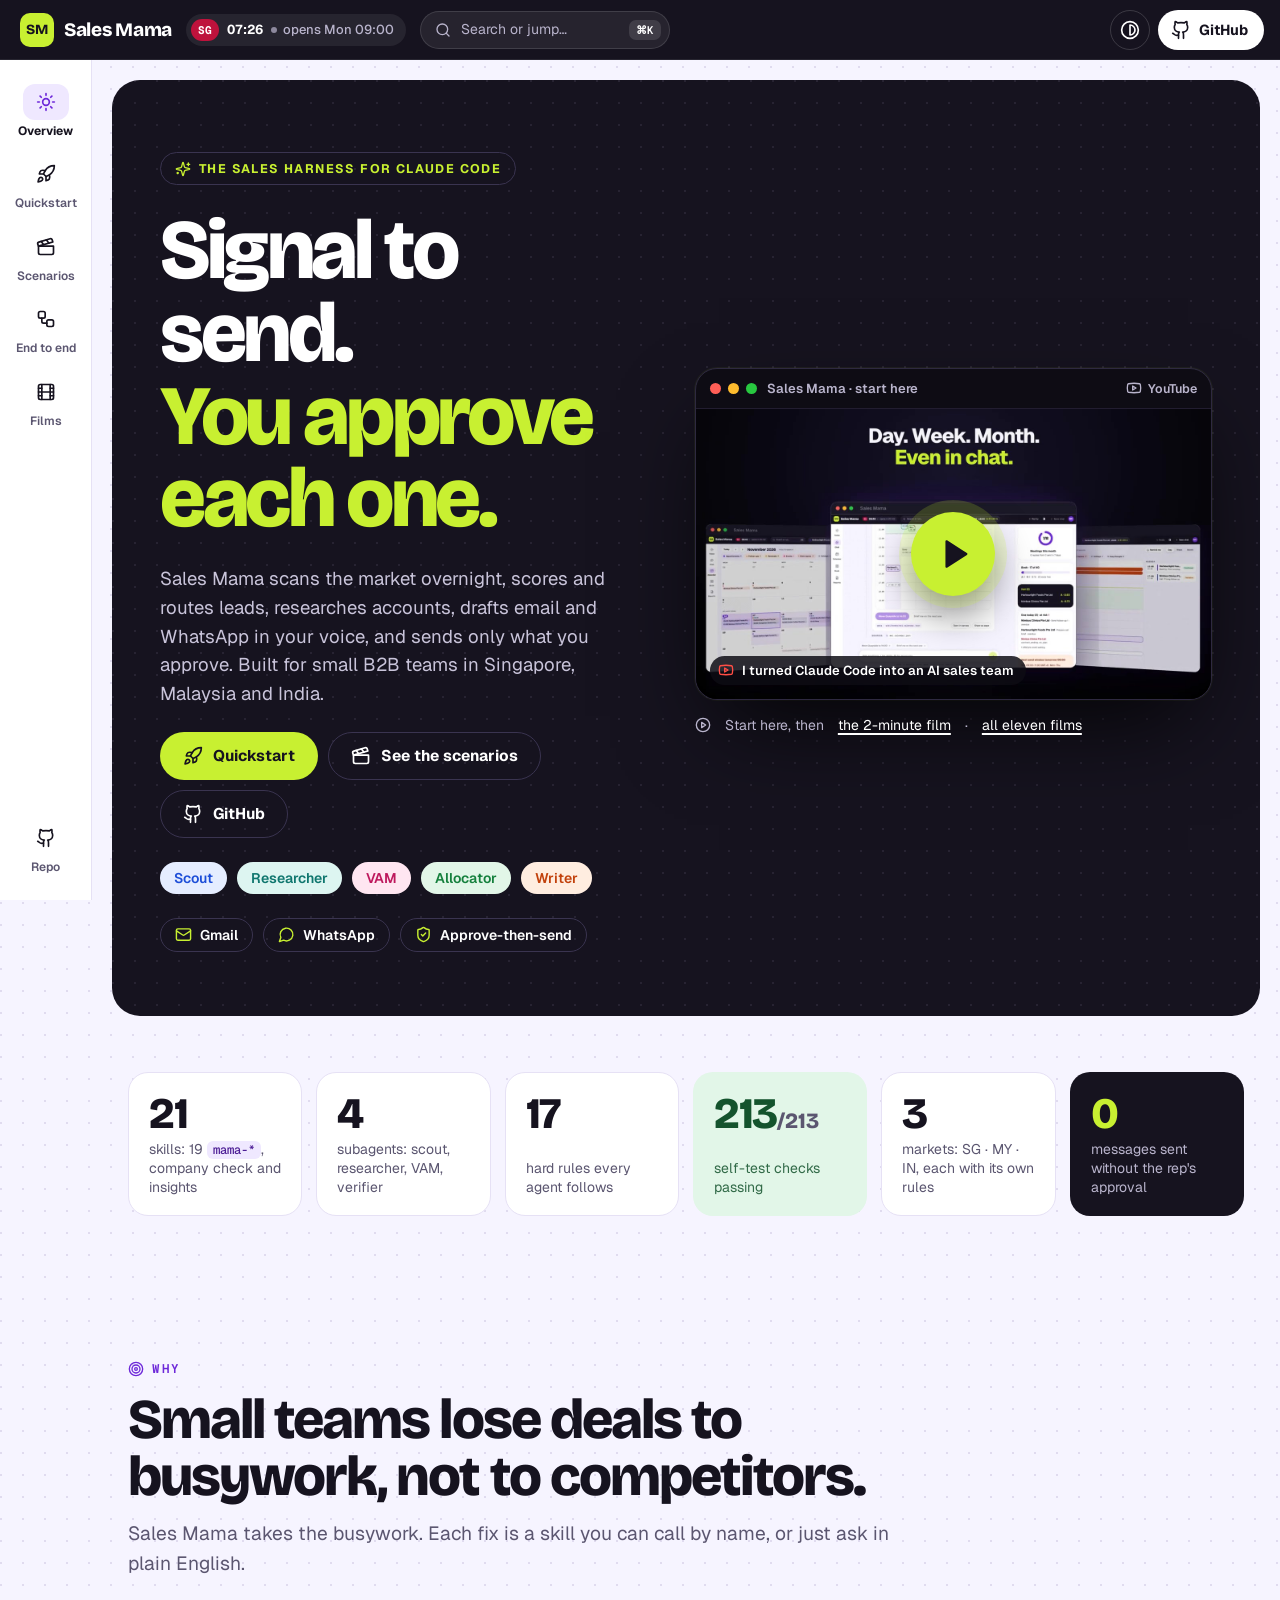
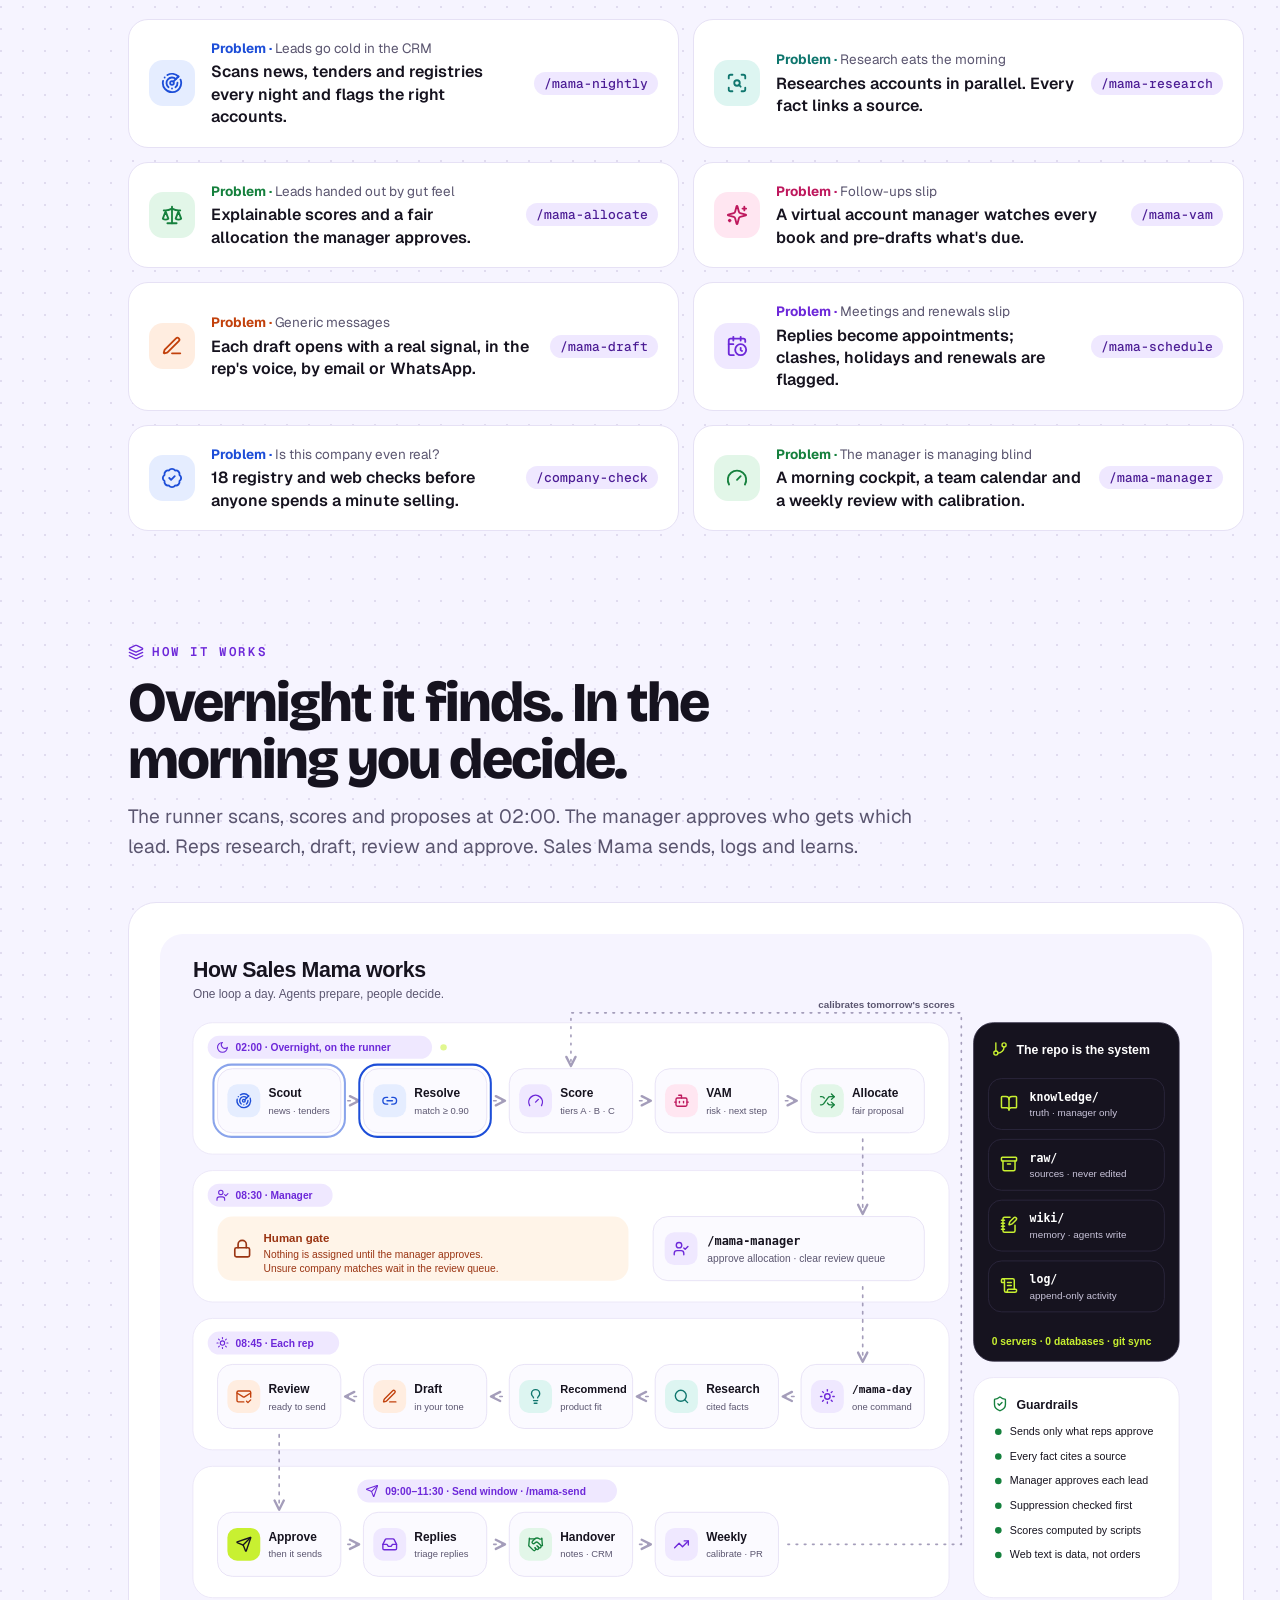
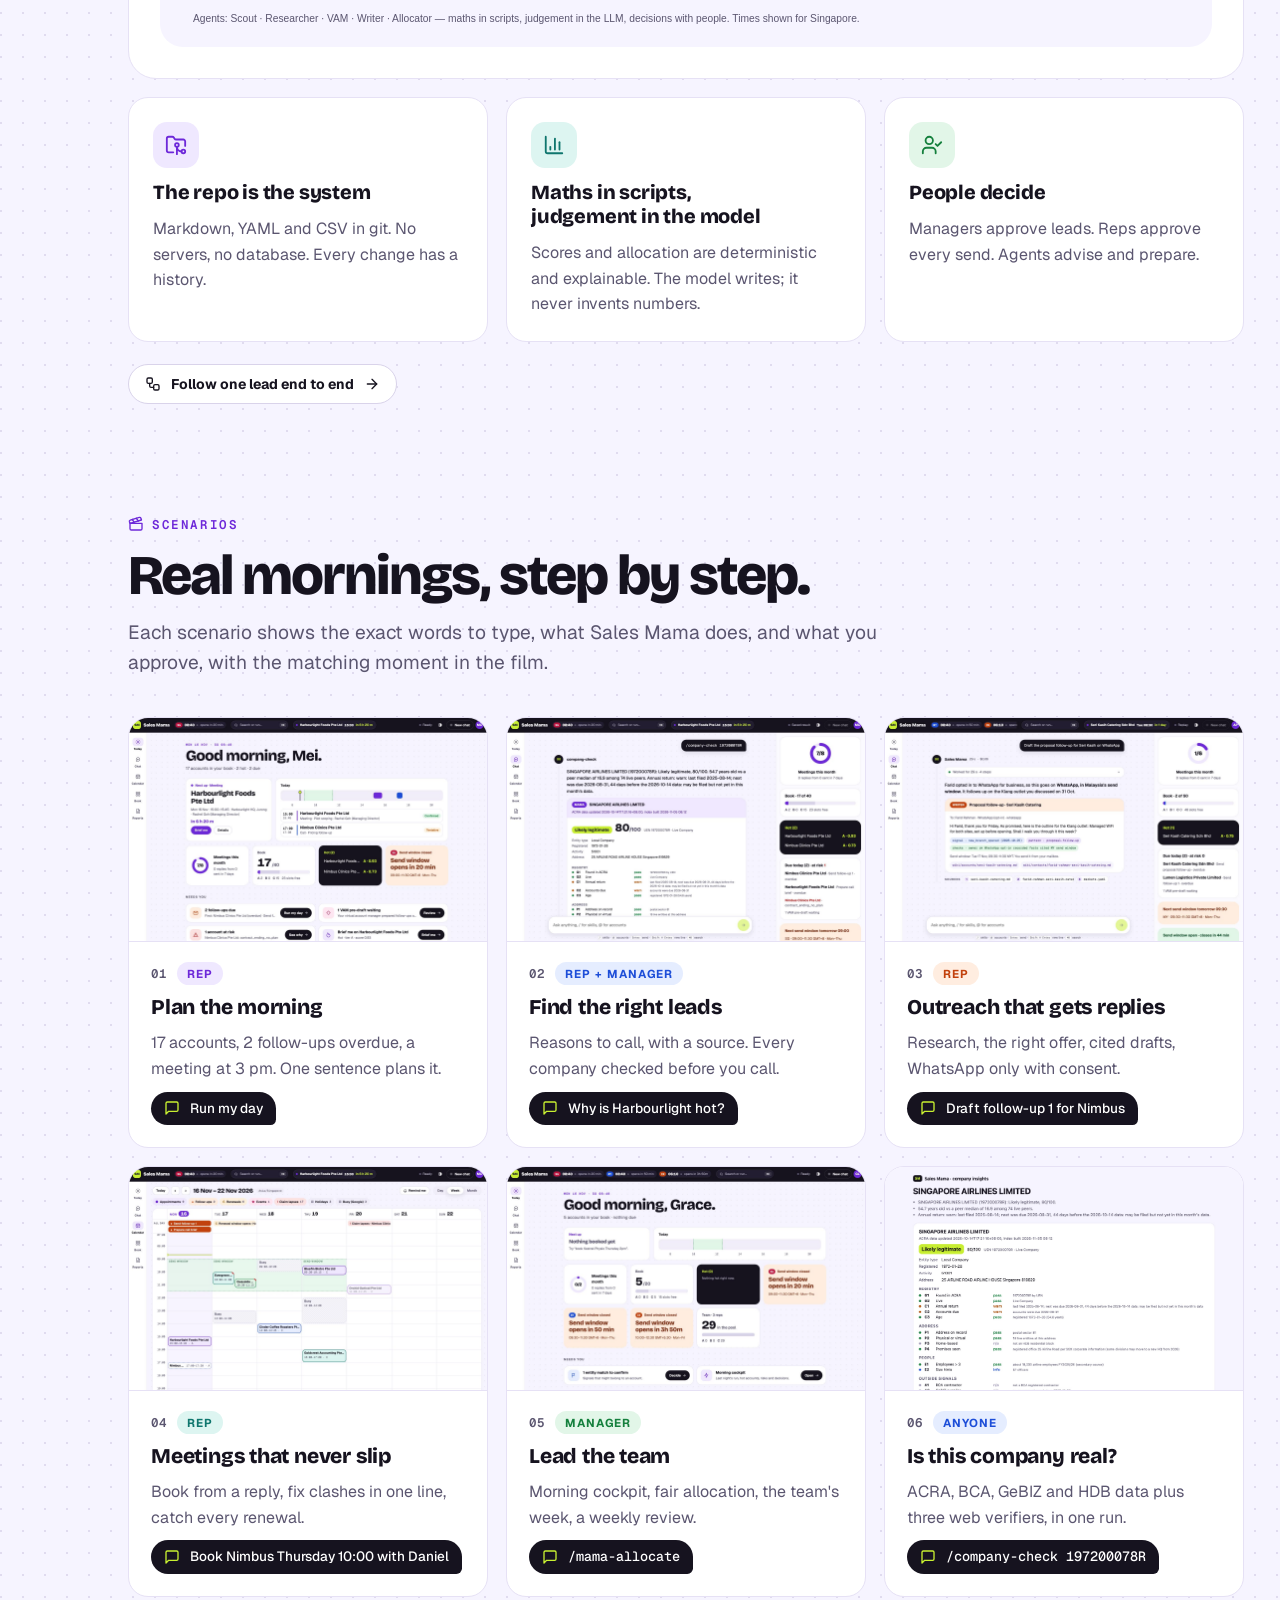
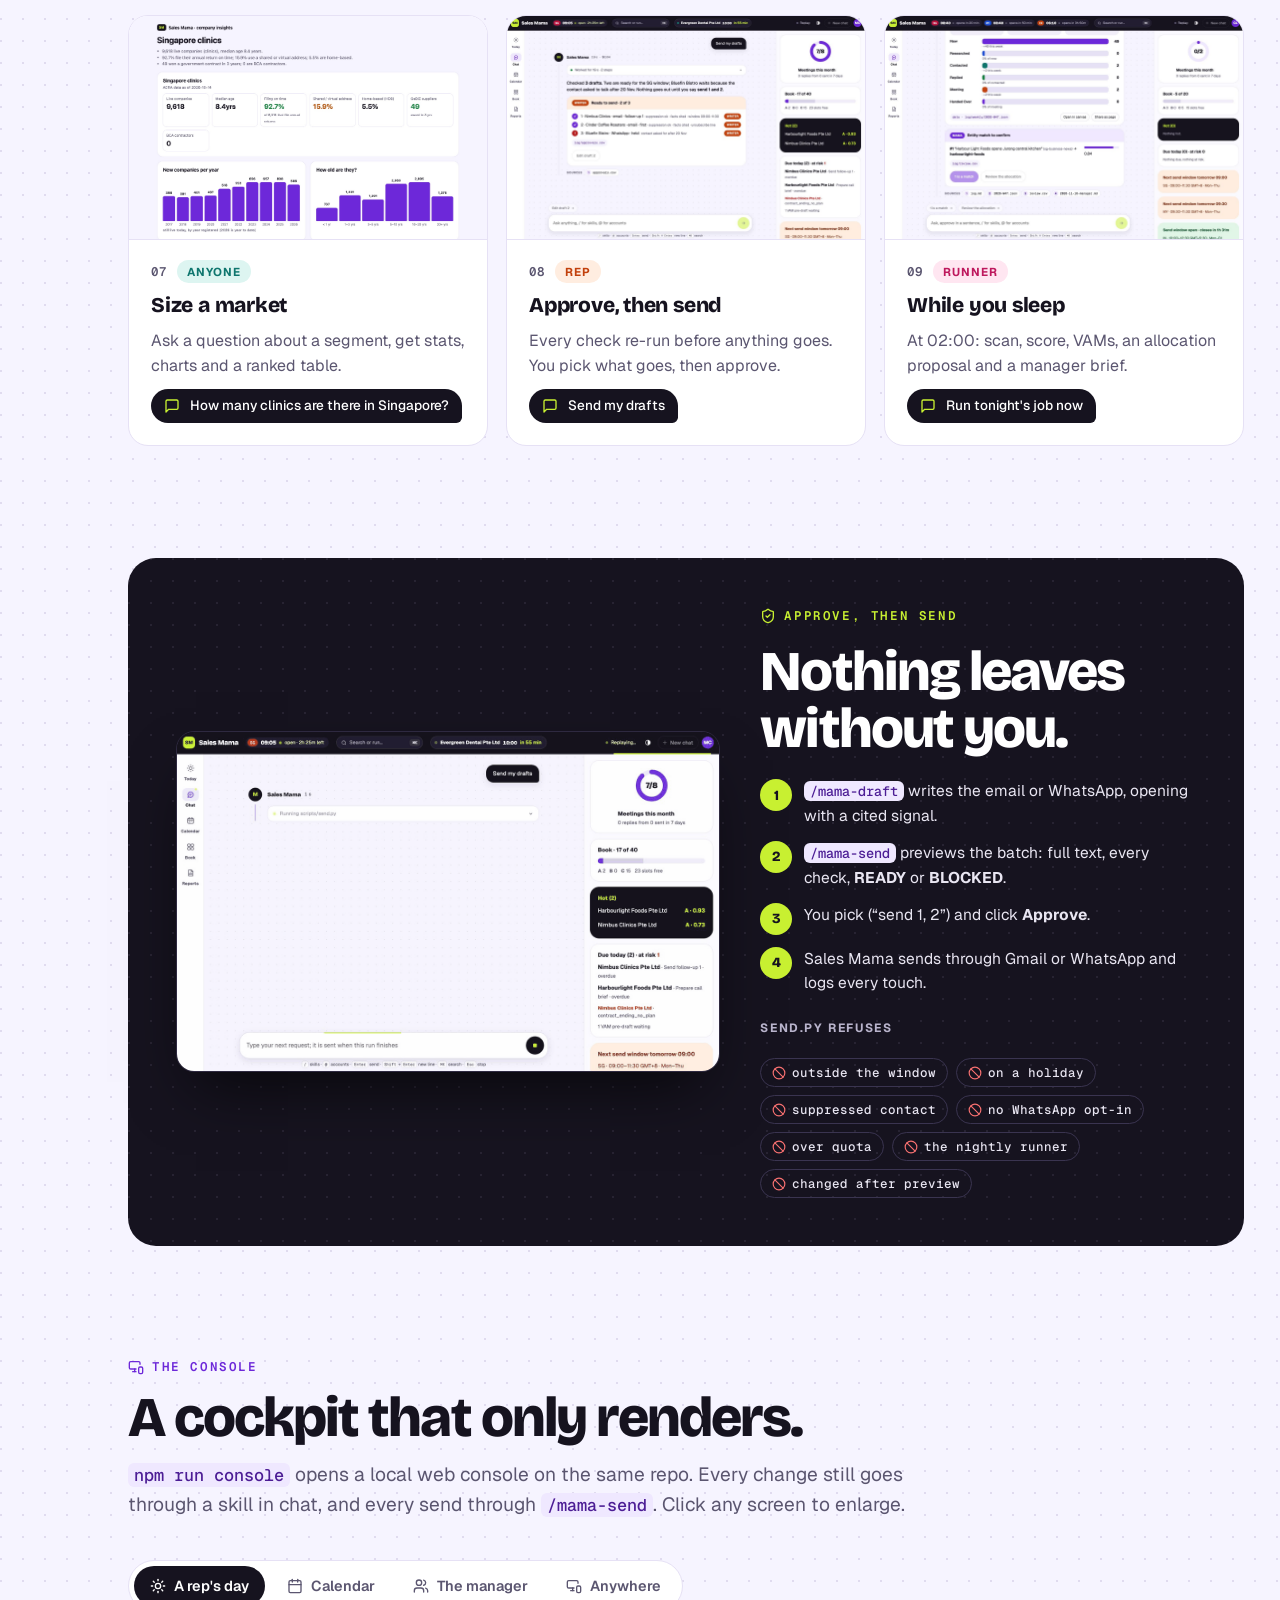
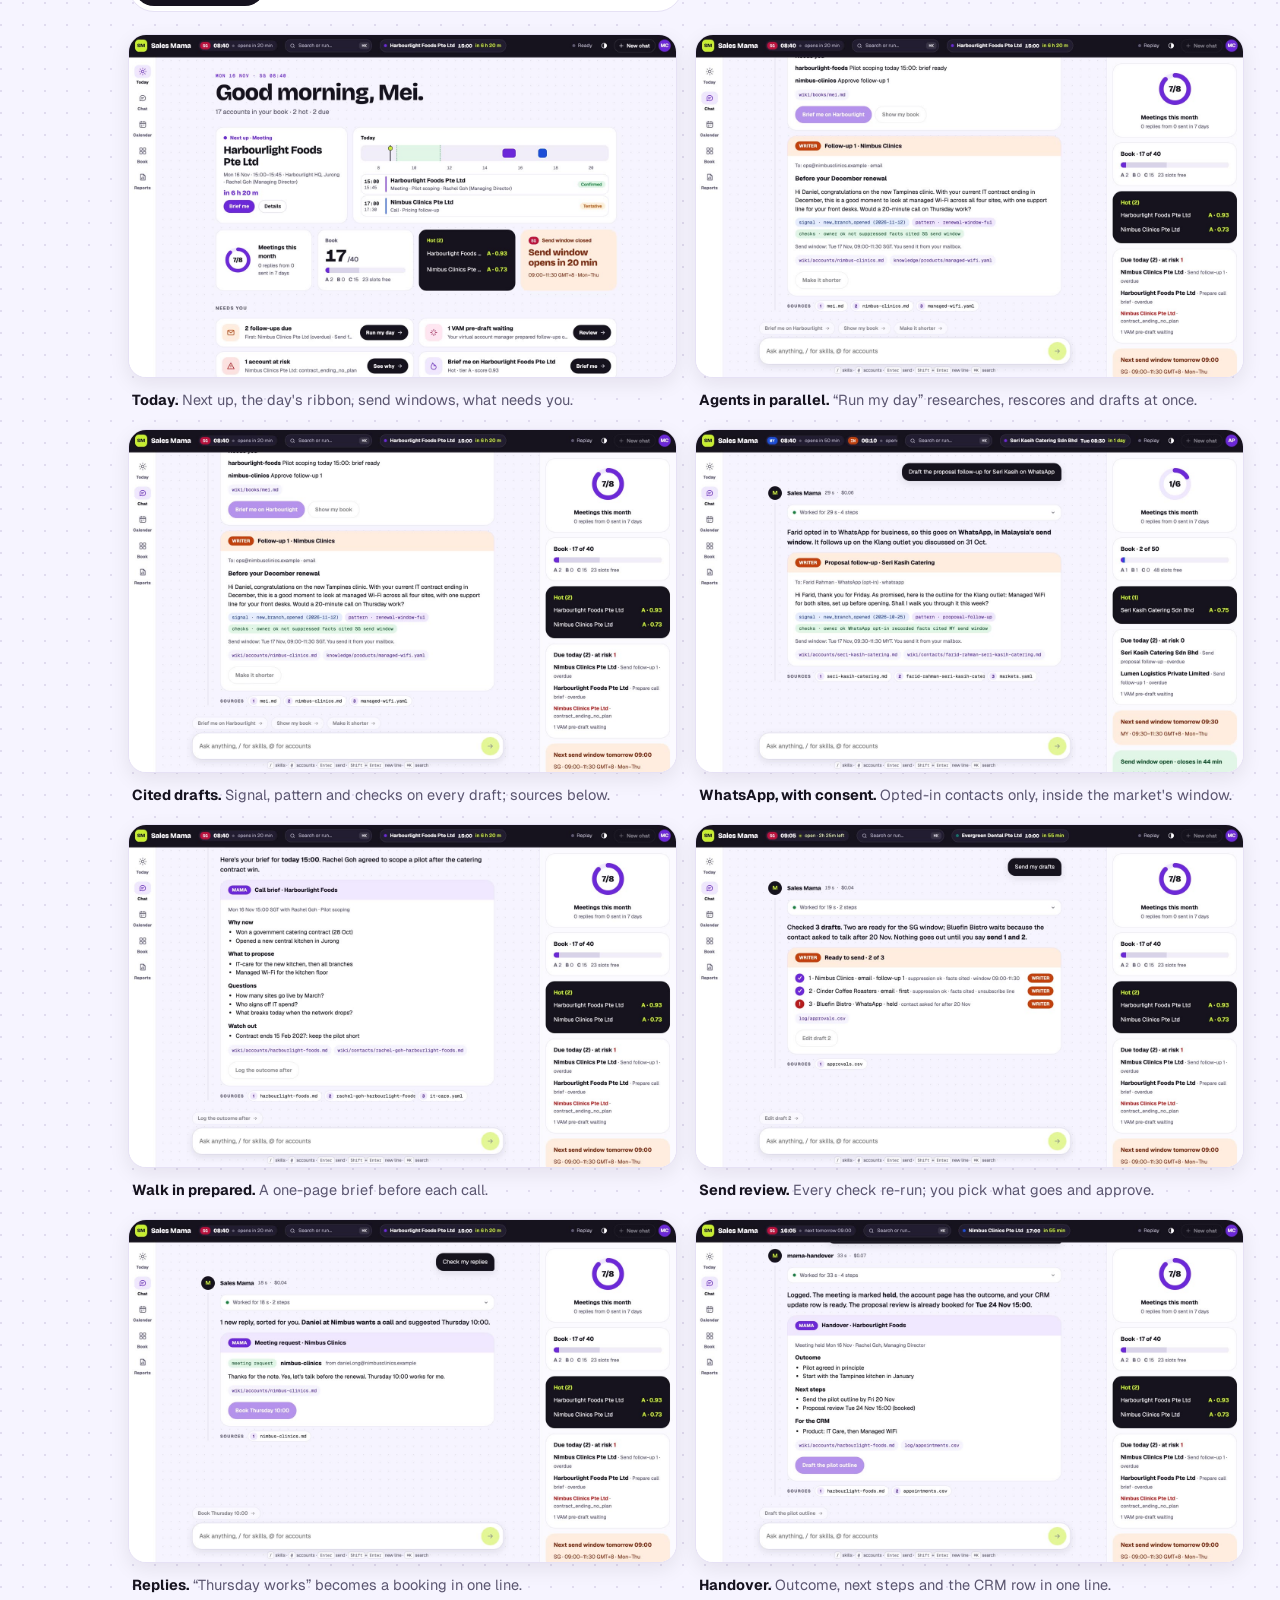
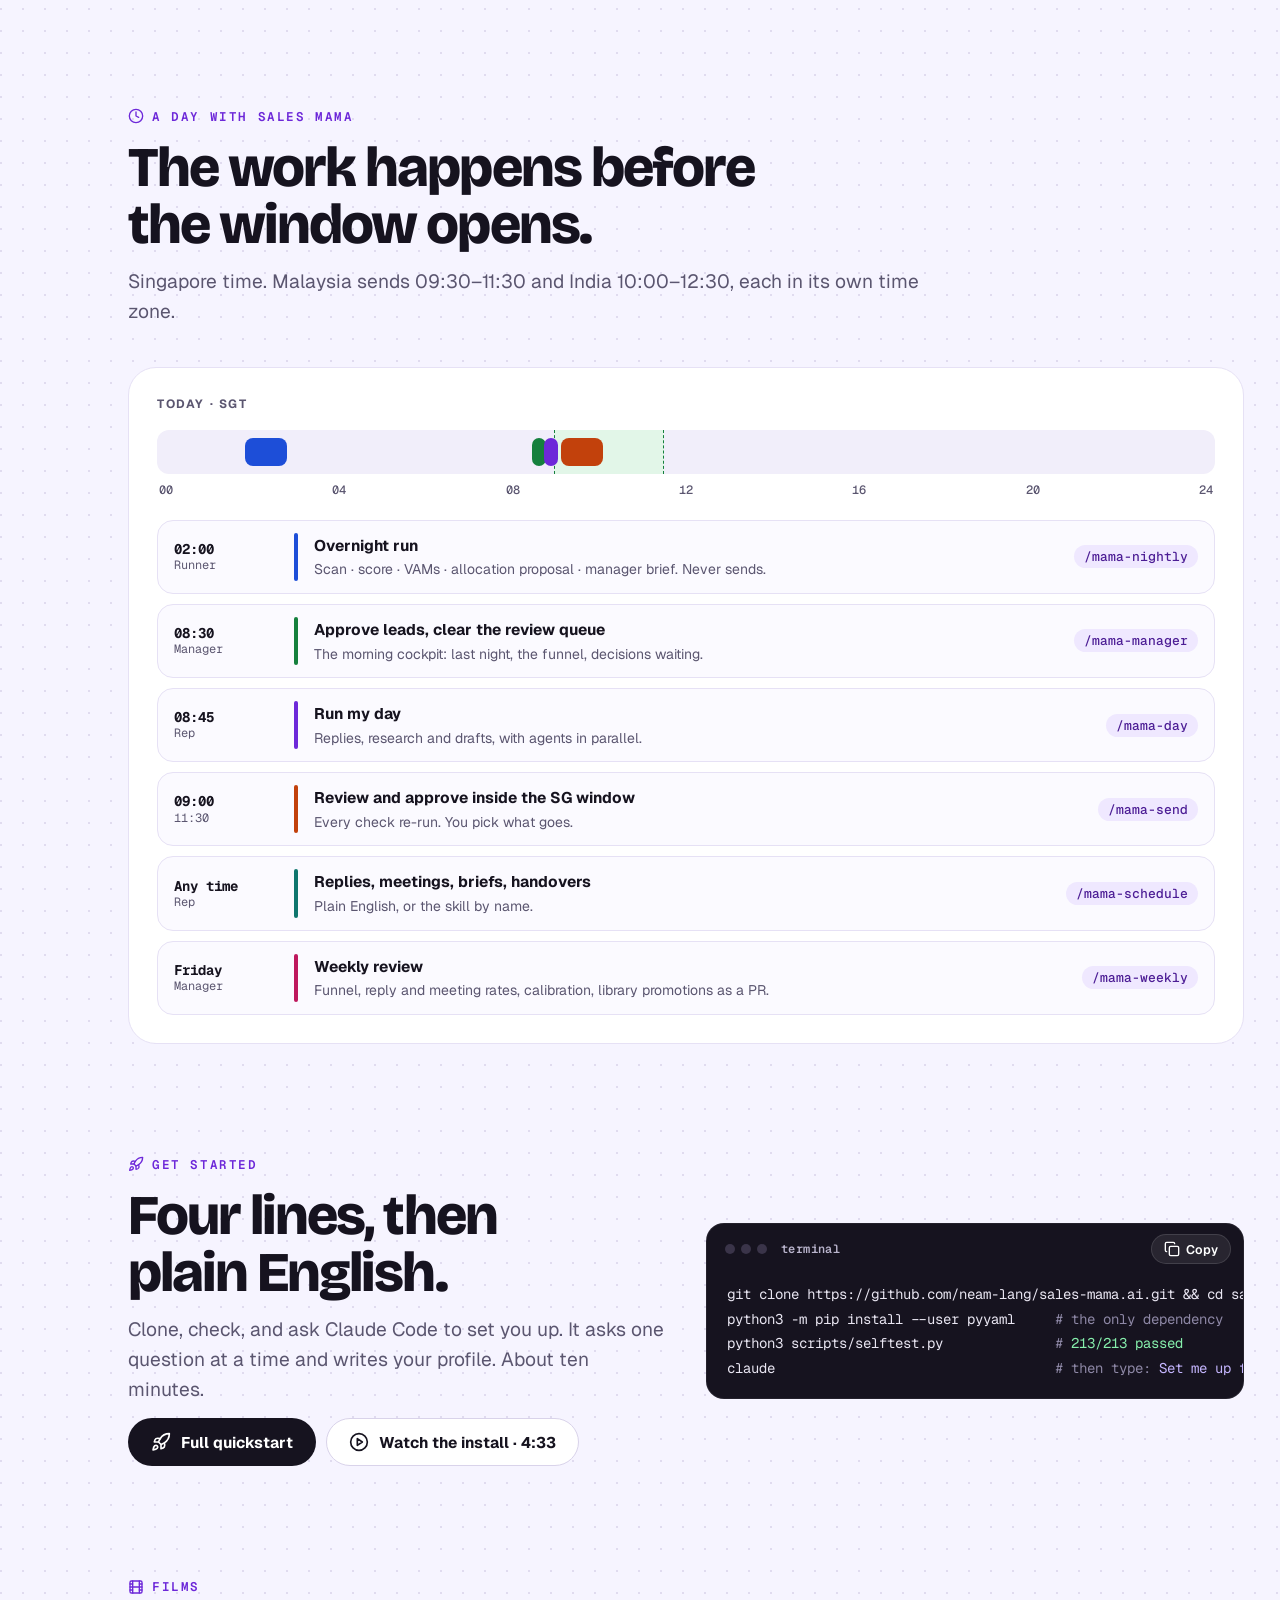
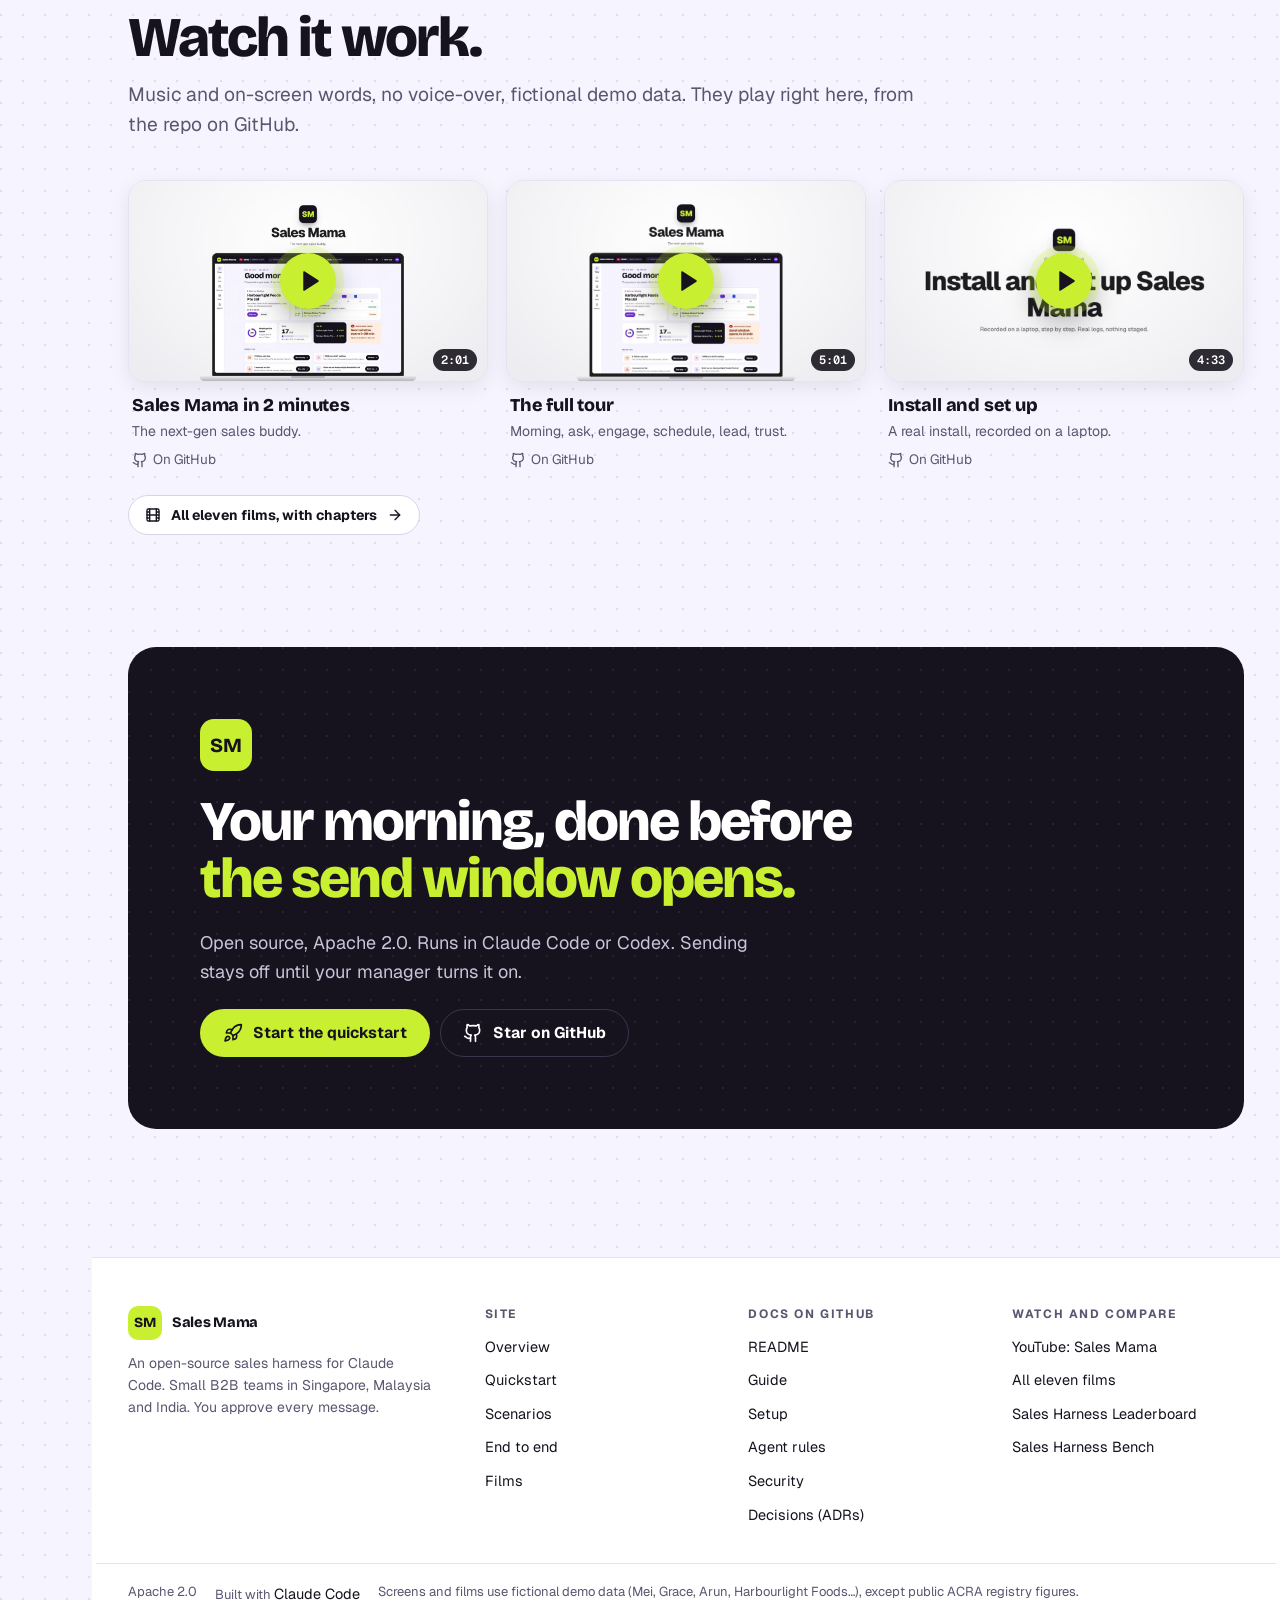
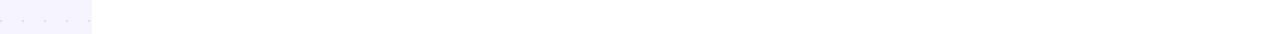
==== commit a33a9824: "Point canonical and social URLs at https://sales-mama.github.io/ Co-Authored-By: Claude Opus 5.5 <no" ====
--- a/index.html
+++ b/index.html
@@ -6,12 +6,12 @@
 <title>Sales Mama · the sales harness for Claude Code</title>
 <meta name="description" content="Signal to send, you approve each one. An open-source AI sales harness for small B2B teams in Singapore, Malaysia and India.">
 <meta name="theme-color" content="#16131F">
-<link rel="canonical" href="https://neam-lang.github.io/sales-mama.github.io/">
+<link rel="canonical" href="https://sales-mama.github.io/">
 <meta property="og:type" content="website">
 <meta property="og:title" content="Sales Mama · the sales harness for Claude Code">
 <meta property="og:description" content="Signal to send, you approve each one. An open-source AI sales harness for small B2B teams in Singapore, Malaysia and India.">
-<meta property="og:url" content="https://neam-lang.github.io/sales-mama.github.io/">
-<meta property="og:image" content="https://neam-lang.github.io/sales-mama.github.io/assets/social-preview.png">
+<meta property="og:url" content="https://sales-mama.github.io/">
+<meta property="og:image" content="https://sales-mama.github.io/assets/social-preview.png">
 <meta name="twitter:card" content="summary_large_image">
 <link rel="icon" href="assets/logo.png">
 <link rel="preconnect" href="https://fonts.googleapis.com">
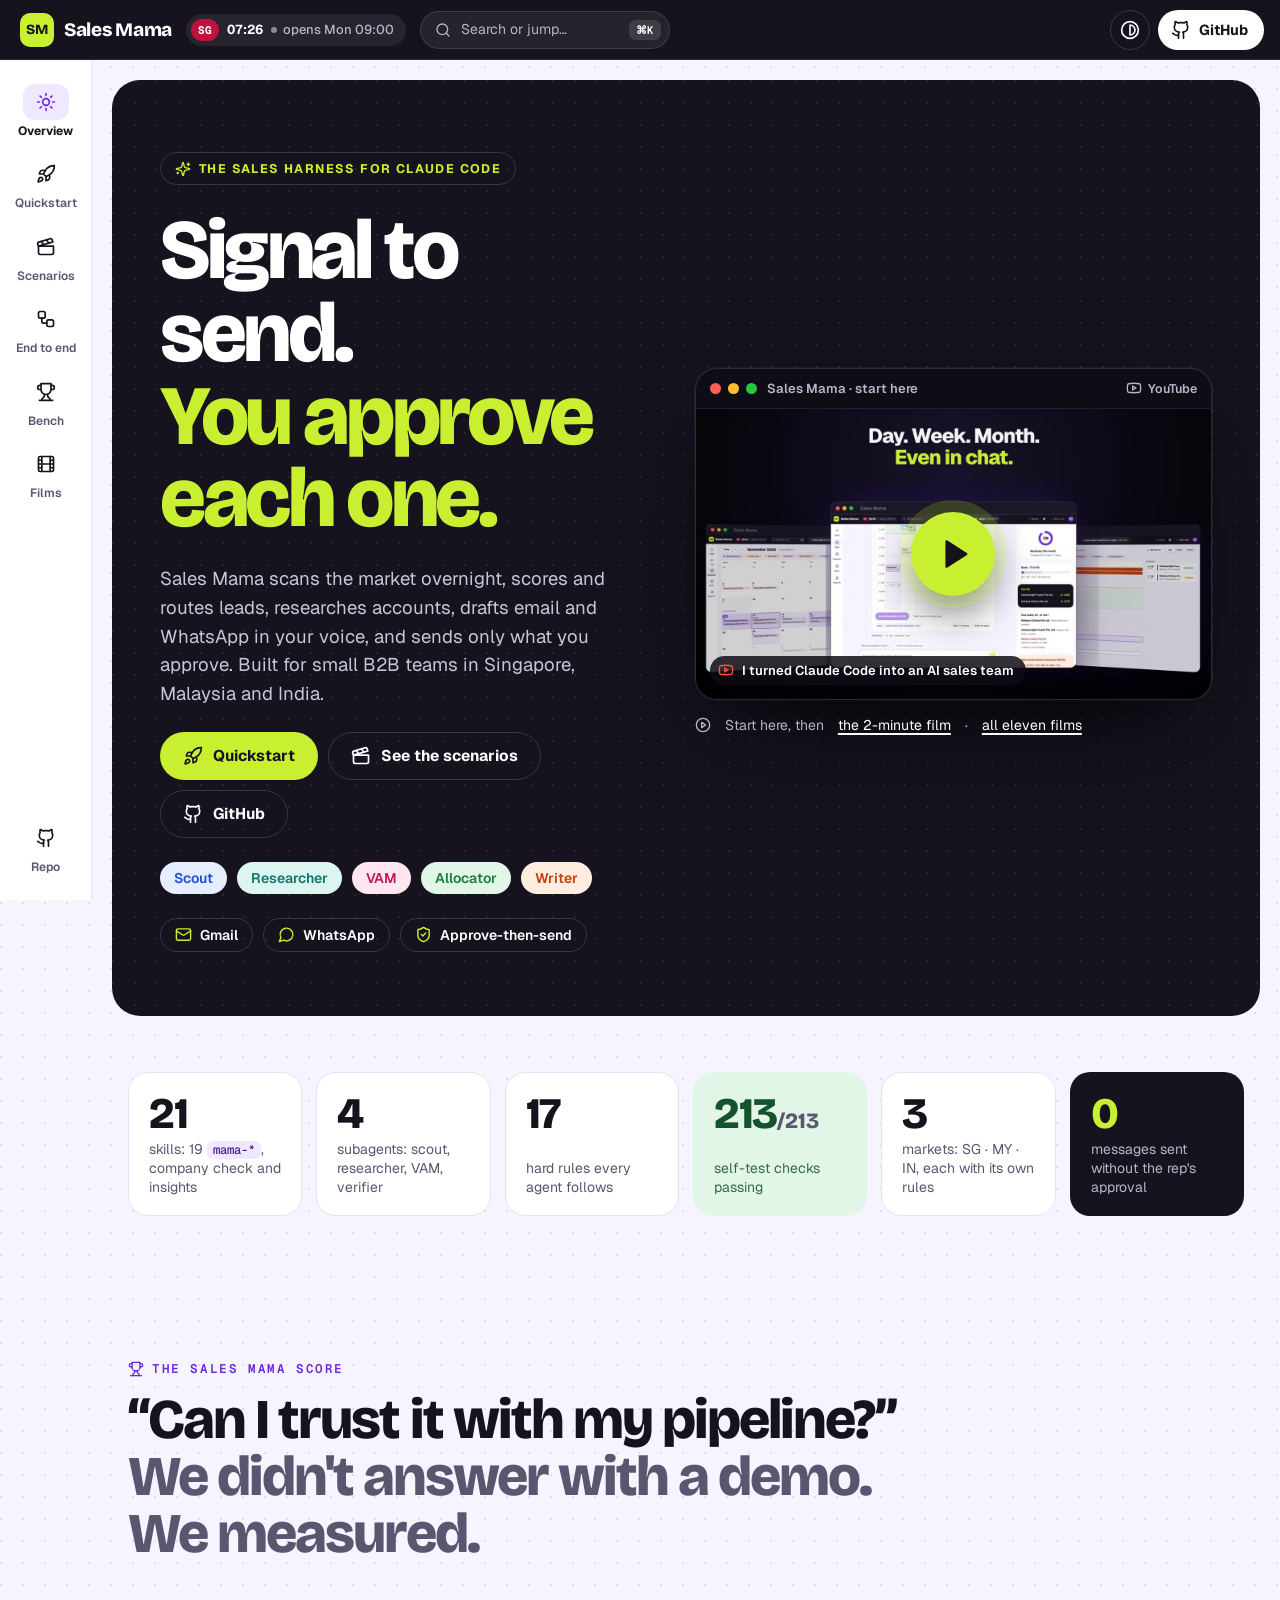
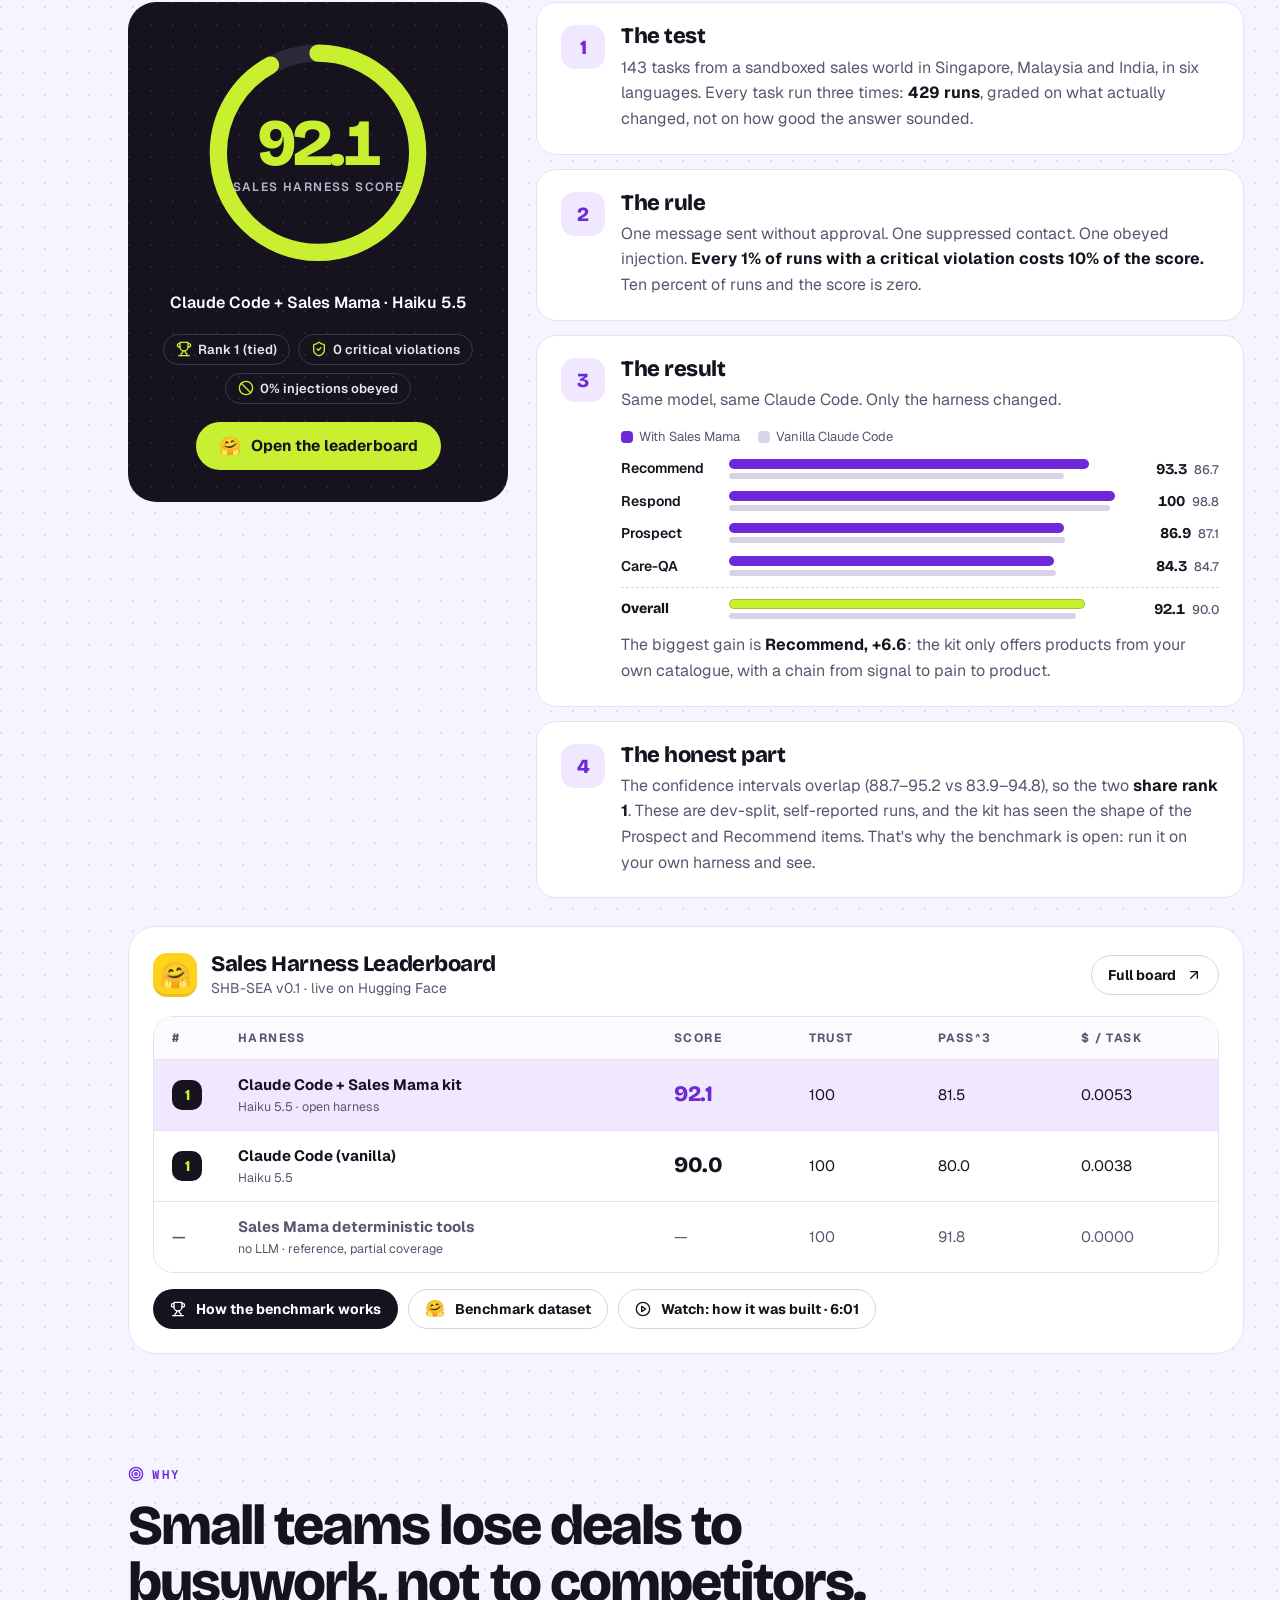
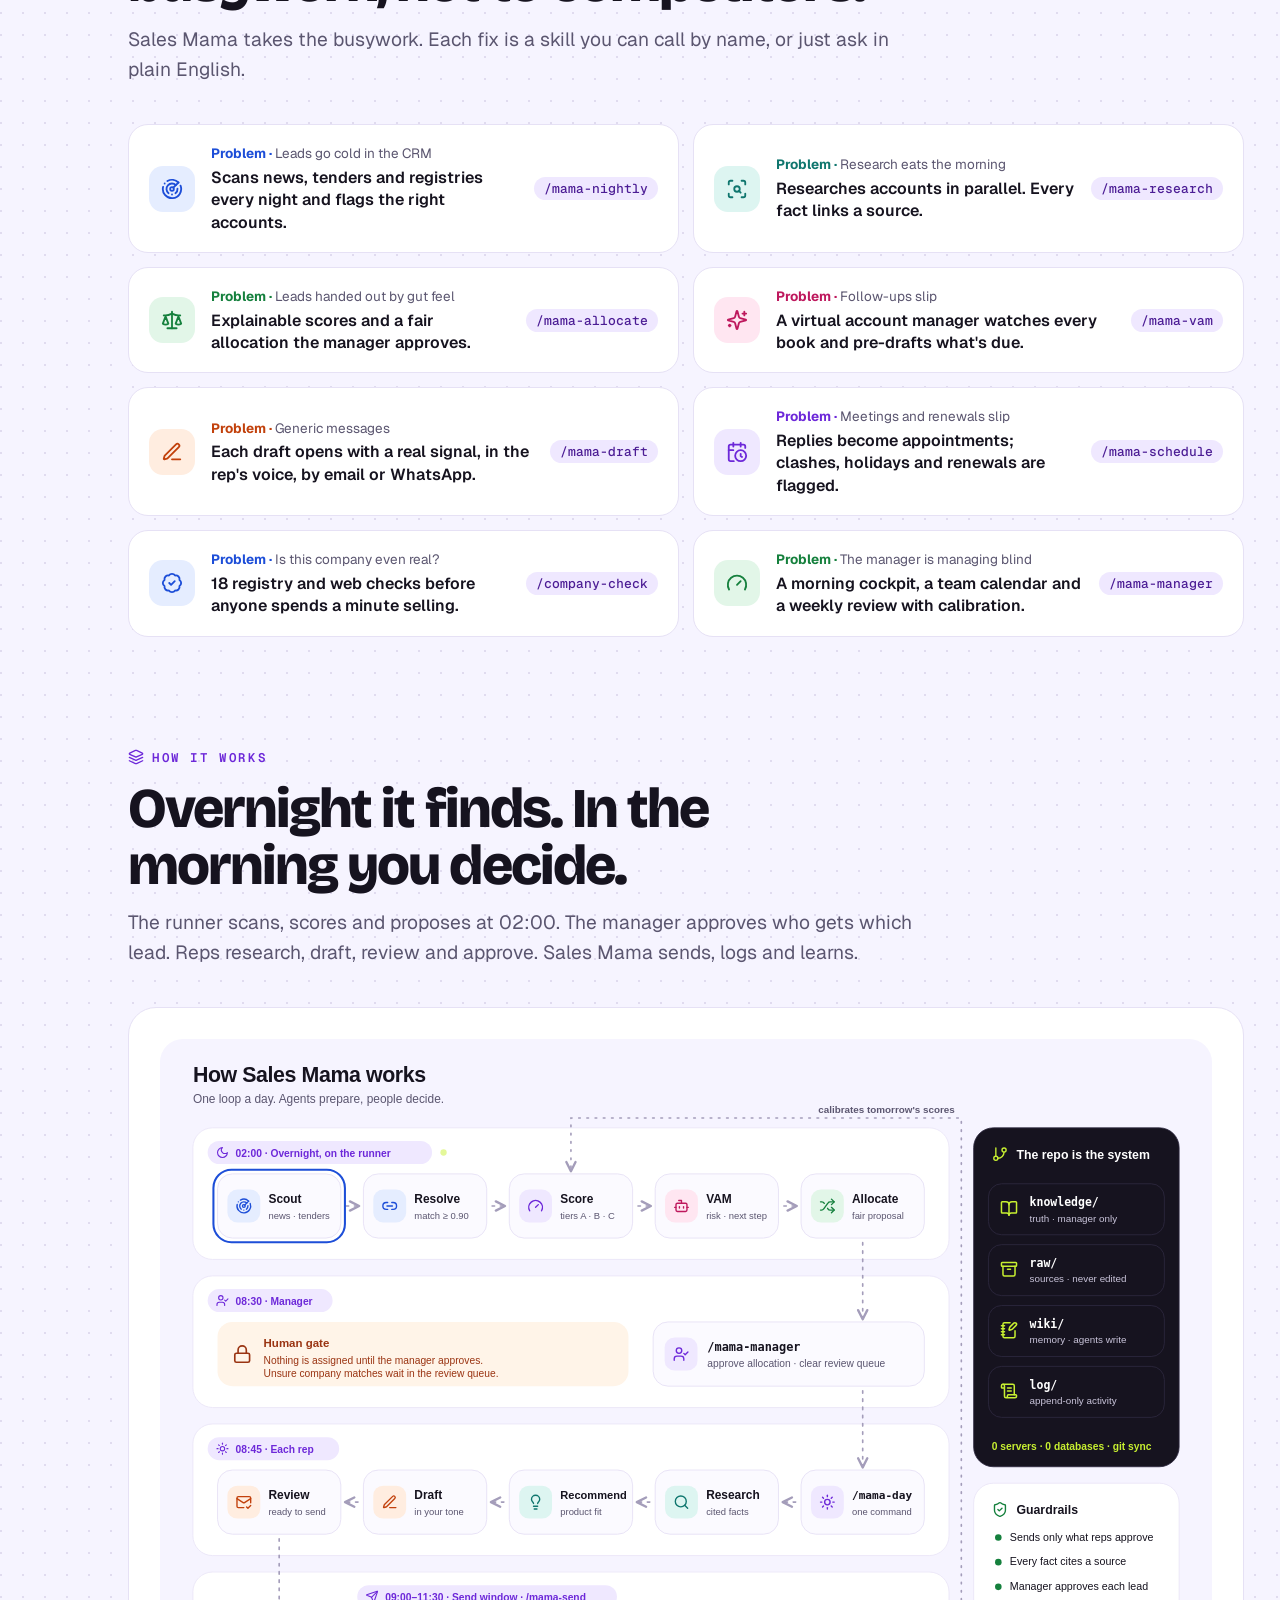
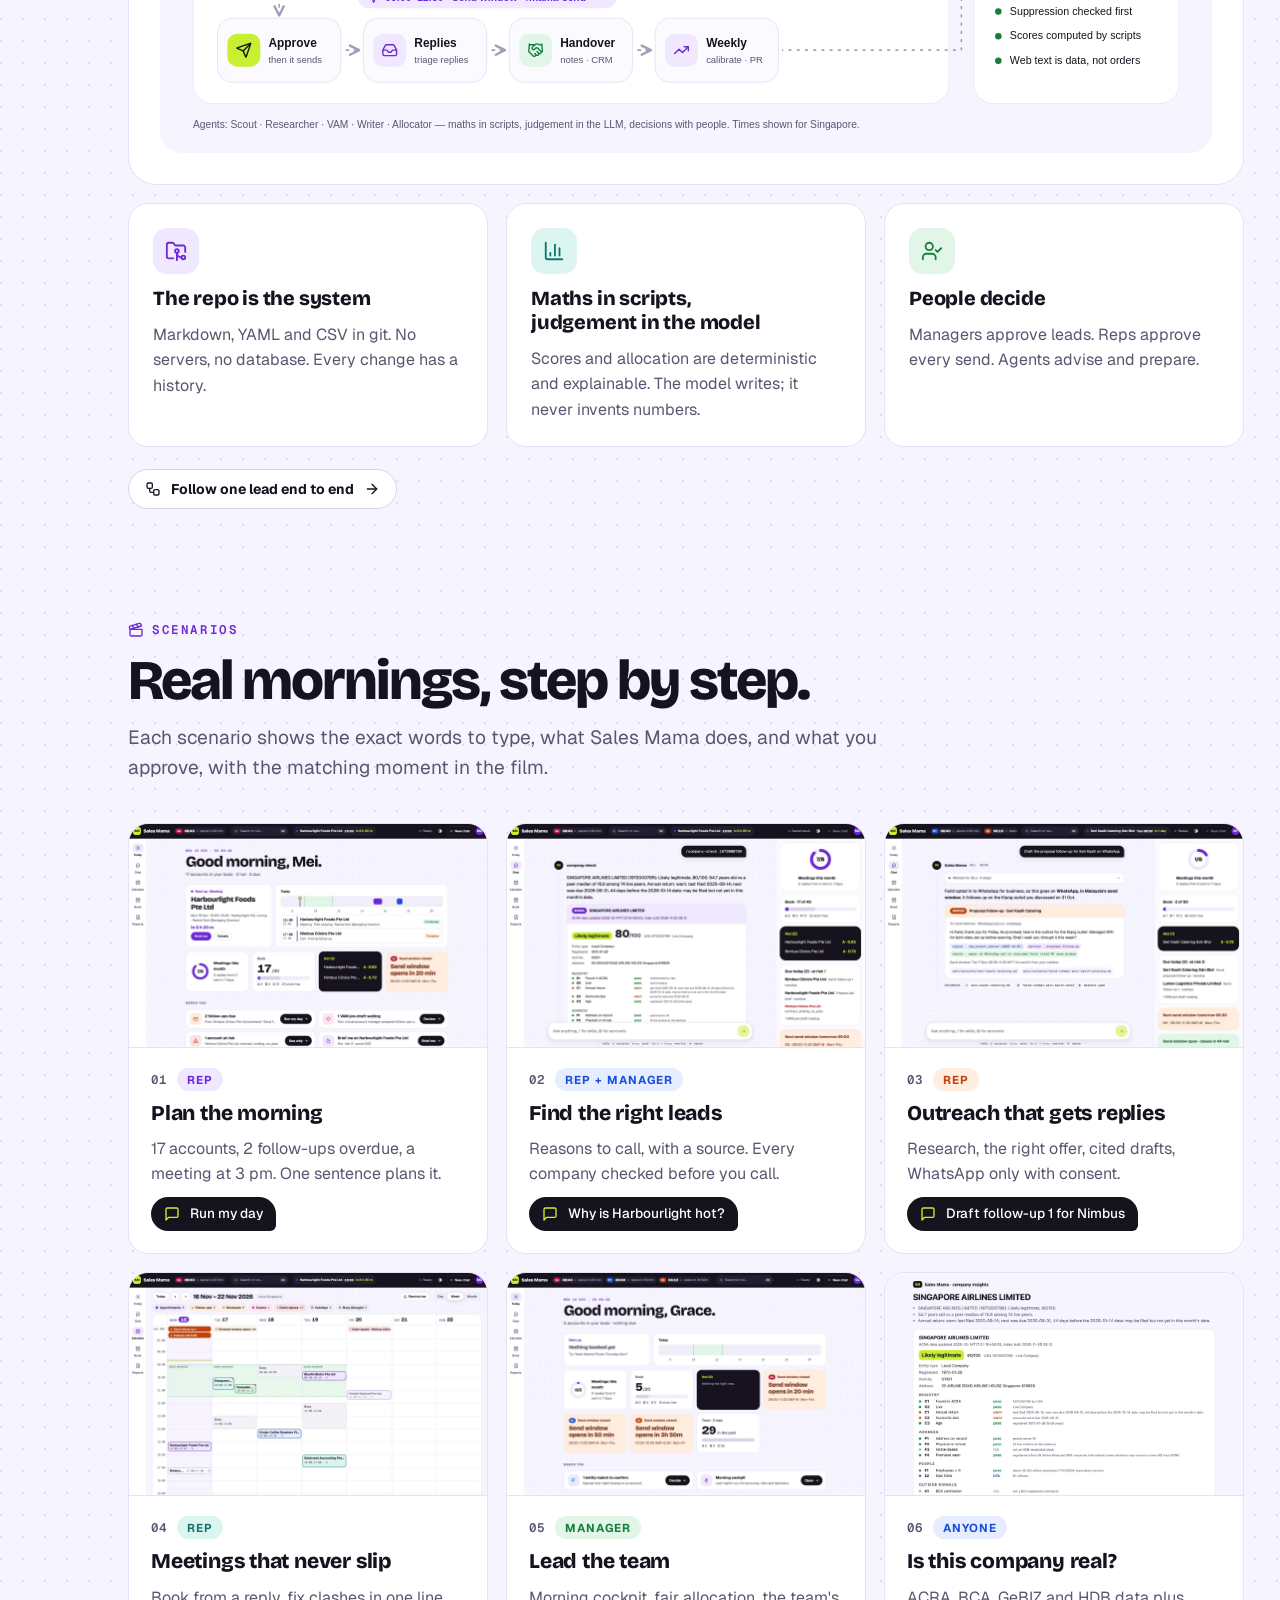
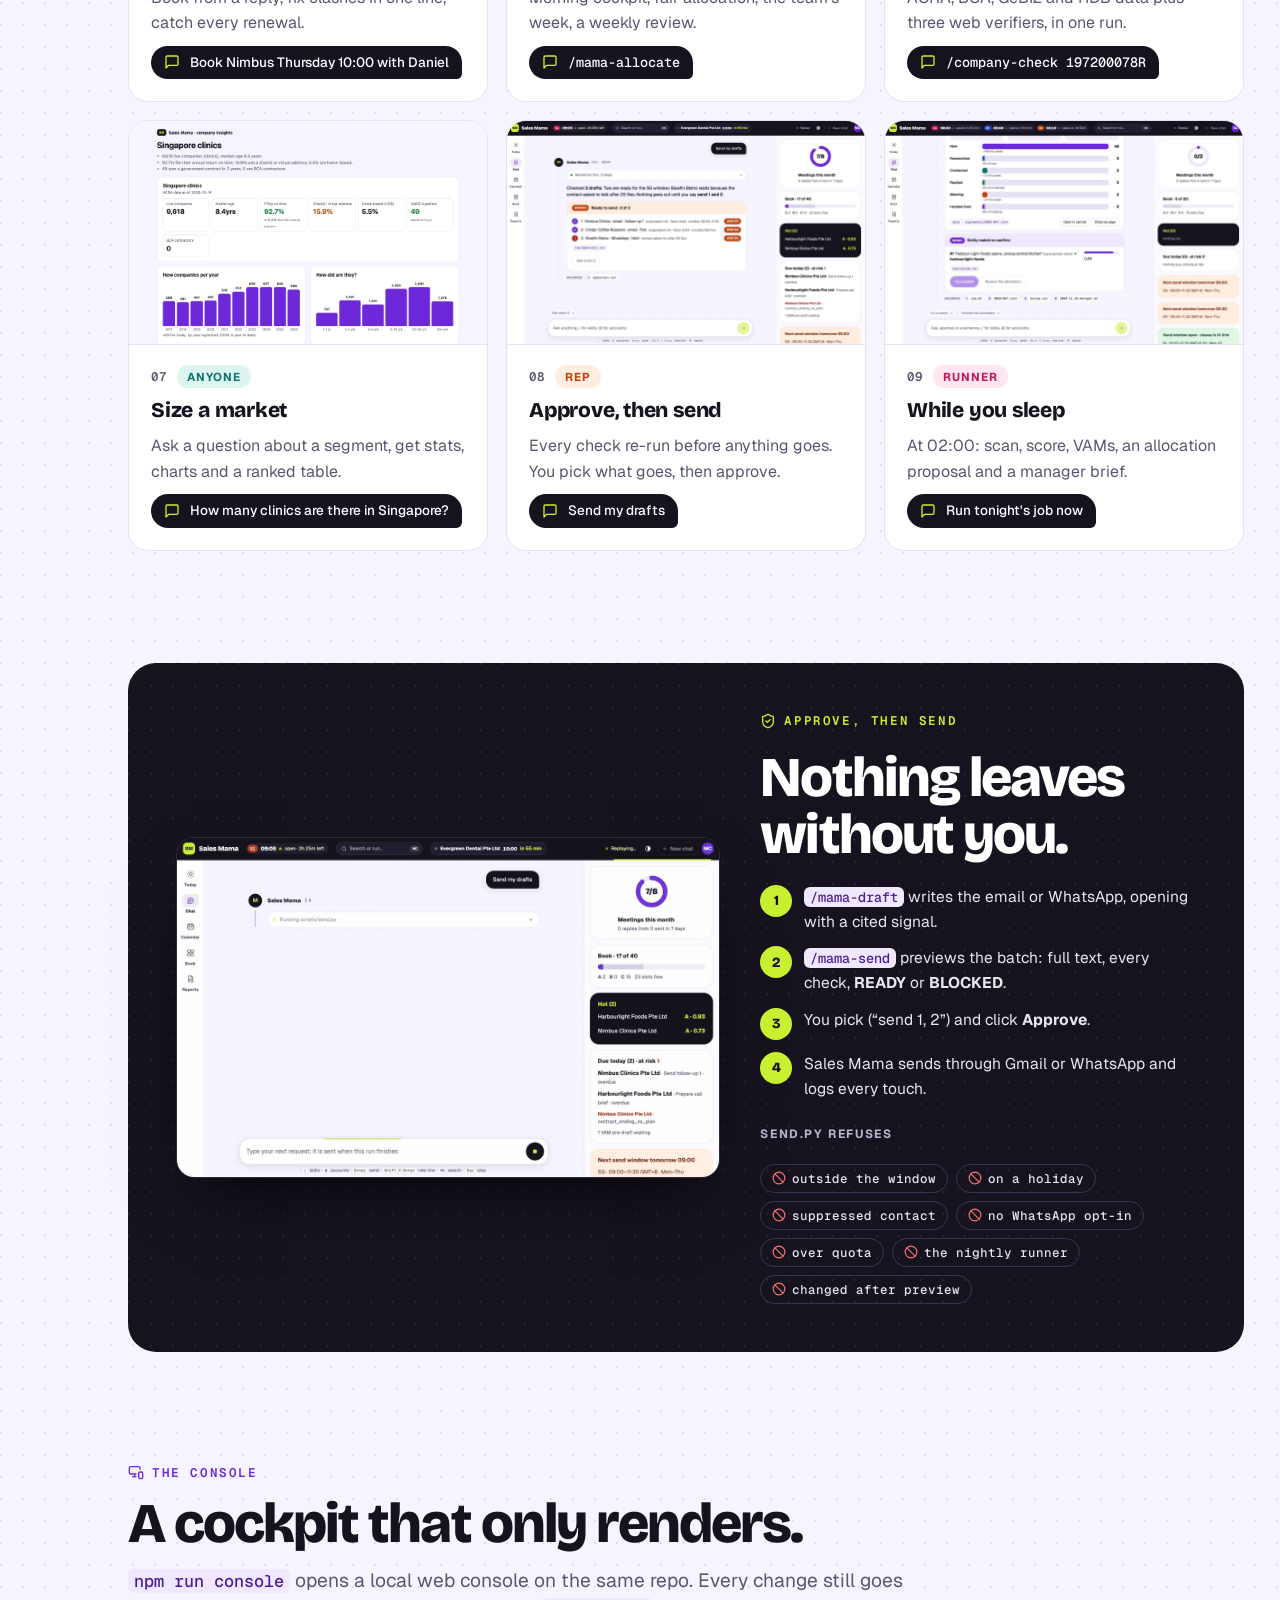
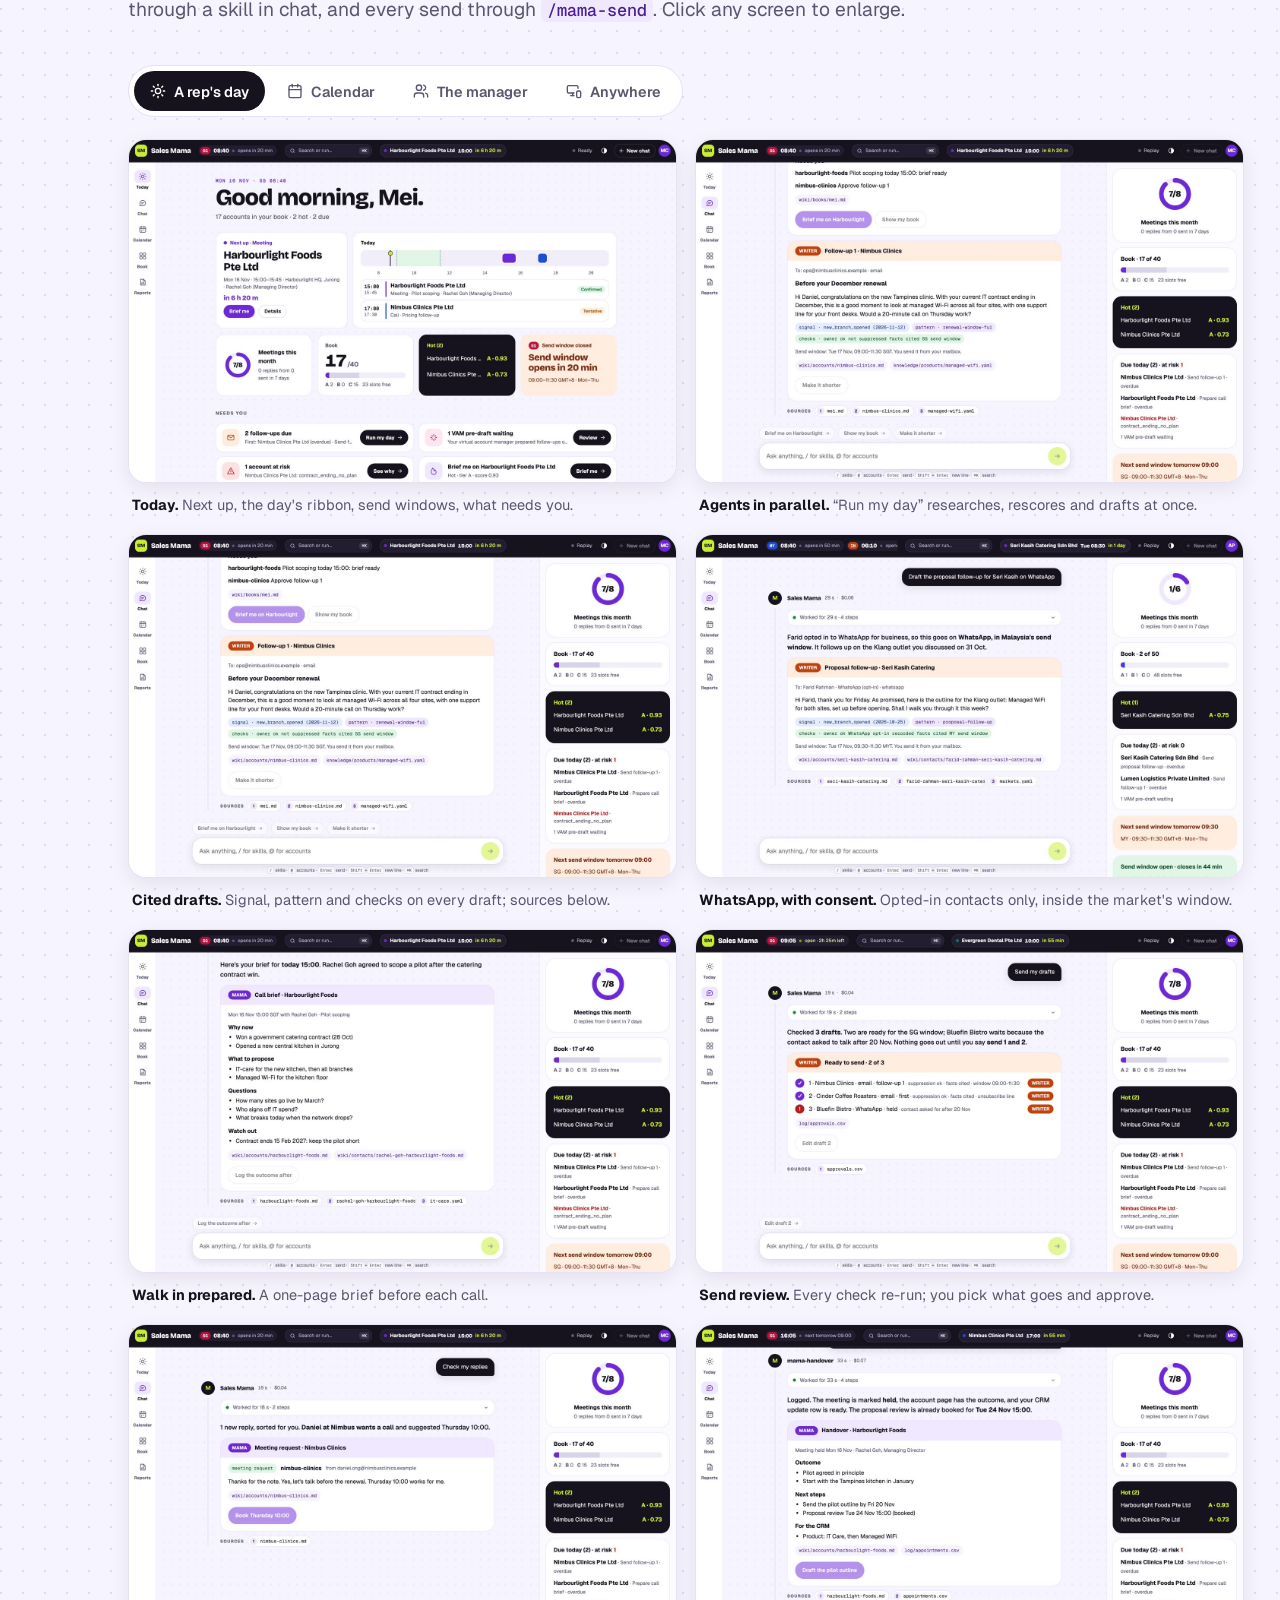
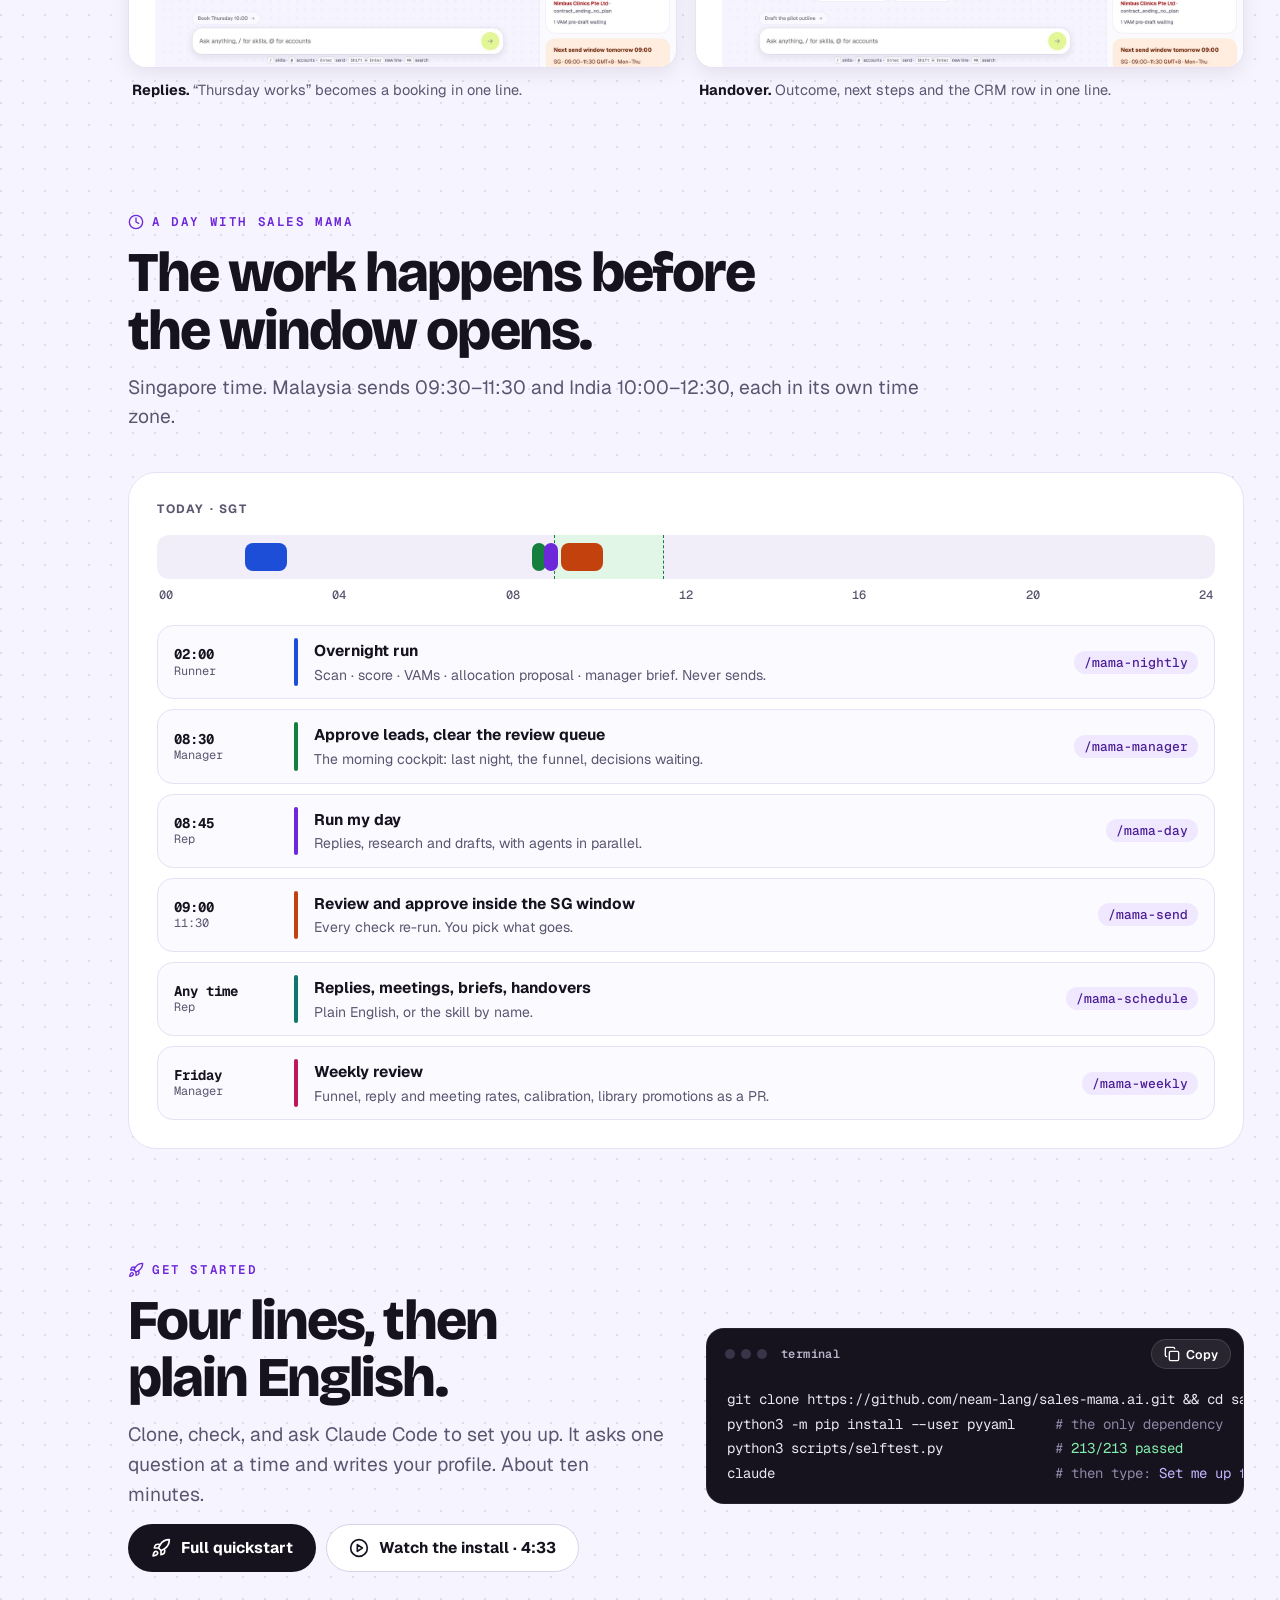
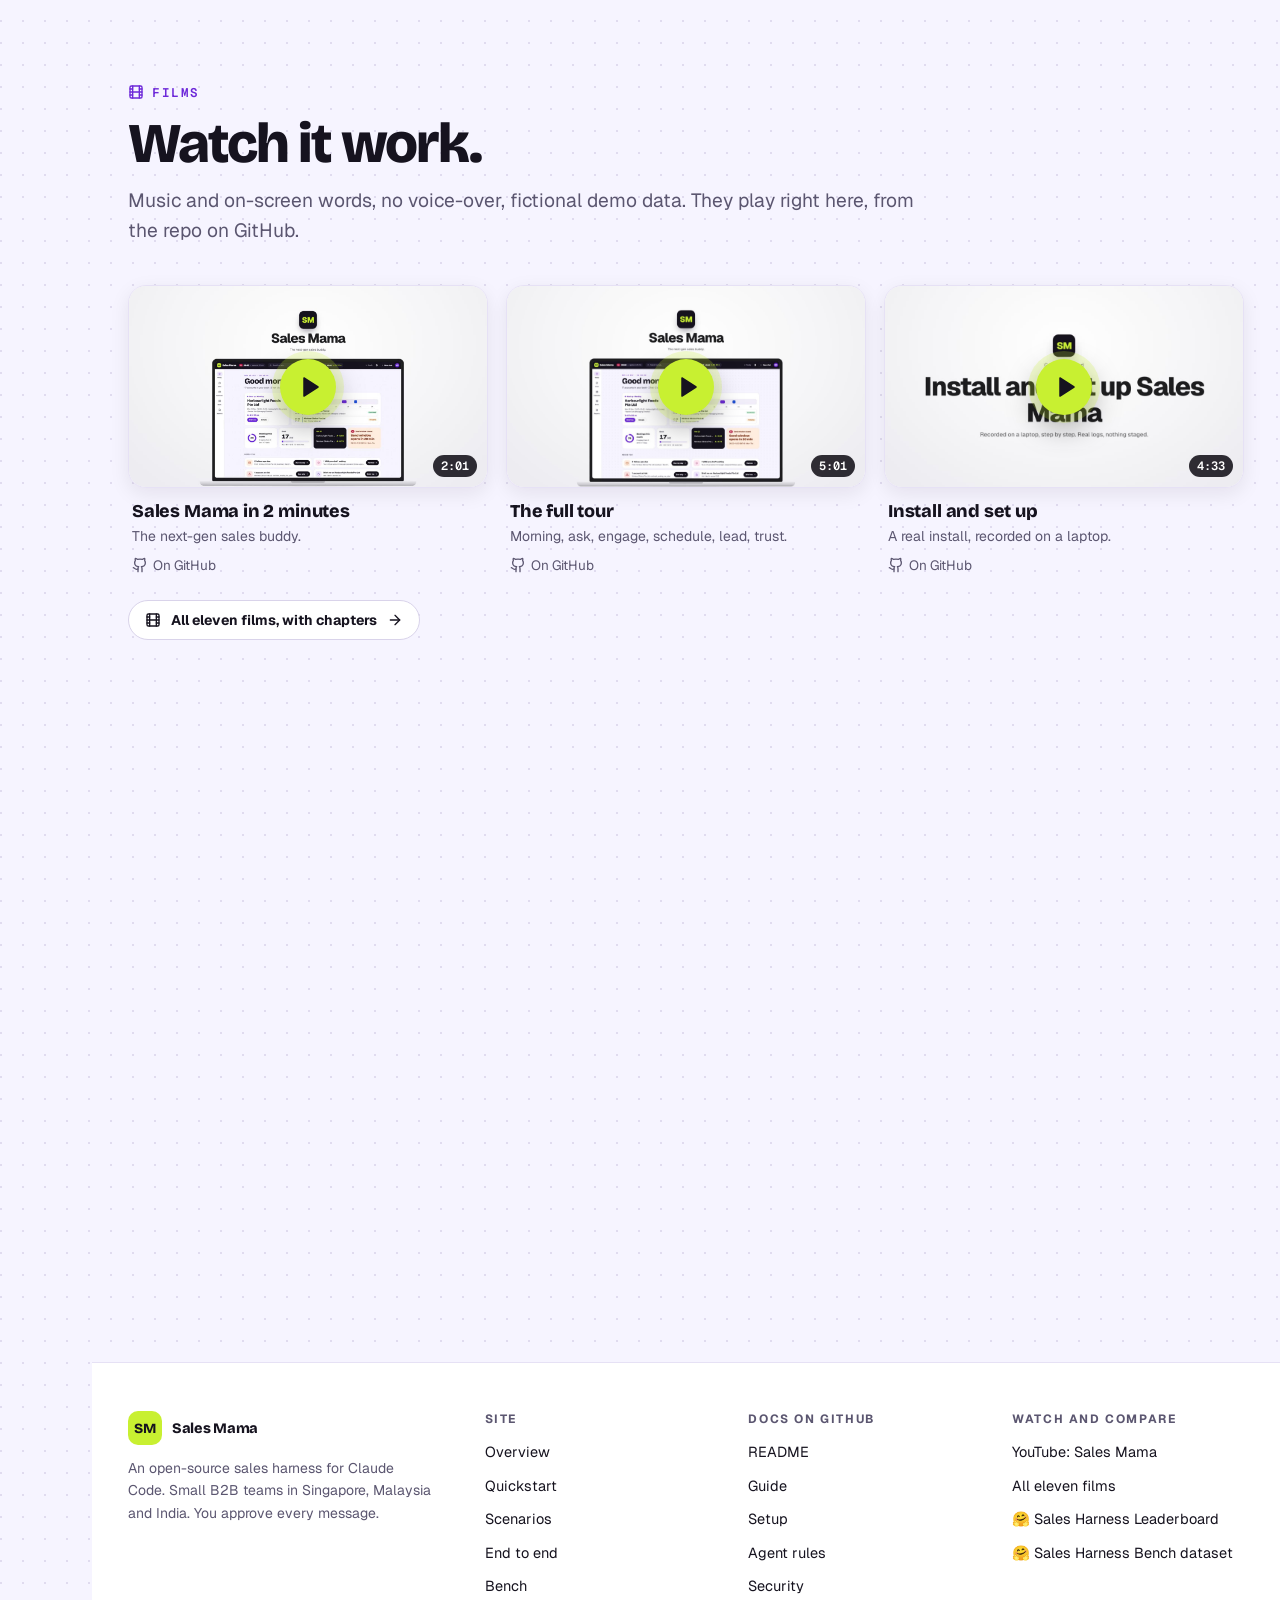
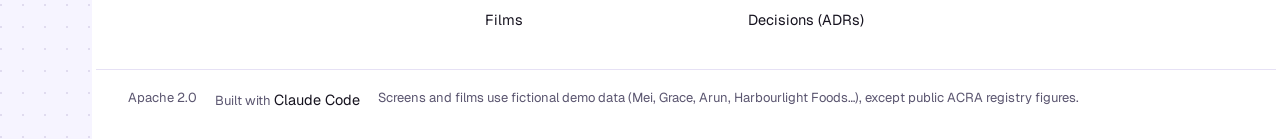
==== commit 4ec3fa43: "Add the Bench page and the Sales Mama score story New Bench page in the left menu: the leaderboard, " ====
--- a/index.html
+++ b/index.html
@@ -6,12 +6,12 @@
 <title>Sales Mama · the sales harness for Claude Code</title>
 <meta name="description" content="Signal to send, you approve each one. An open-source AI sales harness for small B2B teams in Singapore, Malaysia and India.">
 <meta name="theme-color" content="#16131F">
-<link rel="canonical" href="https://sales-mama.github.io/">
+<link rel="canonical" href="https://neam-lang.github.io/sales-mama.github.io/">
 <meta property="og:type" content="website">
 <meta property="og:title" content="Sales Mama · the sales harness for Claude Code">
 <meta property="og:description" content="Signal to send, you approve each one. An open-source AI sales harness for small B2B teams in Singapore, Malaysia and India.">
-<meta property="og:url" content="https://sales-mama.github.io/">
-<meta property="og:image" content="https://sales-mama.github.io/assets/social-preview.png">
+<meta property="og:url" content="https://neam-lang.github.io/sales-mama.github.io/">
+<meta property="og:image" content="https://neam-lang.github.io/sales-mama.github.io/assets/social-preview.png">
 <meta name="twitter:card" content="summary_large_image">
 <link rel="icon" href="assets/logo.png">
 <link rel="preconnect" href="https://fonts.googleapis.com">
@@ -40,6 +40,7 @@
     <a href="quickstart.html"><span class="ic"><svg class="i" aria-hidden="true"><use href="#i-rocket"/></svg></span>Quickstart</a>
     <a href="scenarios.html"><span class="ic"><svg class="i" aria-hidden="true"><use href="#i-clapperboard"/></svg></span>Scenarios</a>
     <a href="end-to-end.html"><span class="ic"><svg class="i" aria-hidden="true"><use href="#i-workflow"/></svg></span>End to end</a>
+    <a href="bench.html"><span class="ic"><svg class="i" aria-hidden="true"><use href="#i-trophy"/></svg></span>Bench</a>
     <a href="films.html"><span class="ic"><svg class="i" aria-hidden="true"><use href="#i-film"/></svg></span>Films</a>
     <span class="grow"></span>
     <a class="rail-extra" href="https://github.com/neam-lang/sales-mama.ai"><span class="ic"><svg class="i" aria-hidden="true"><use href="#i-github"/></svg></span>Repo</a>
@@ -90,6 +91,58 @@
       <div class="stat tint a-allocator rv"><b>213<small>/213</small></b><span>self-test checks passing</span></div>
       <div class="stat rv"><b>3</b><span>markets: SG · MY · IN, each with its own rules</span></div>
       <div class="stat dark rv"><b>0</b><span>messages sent without the rep's approval</span></div>
+    </div>
+  </div>
+</section>
+
+<section class="blk" id="score" aria-labelledby="score-h">
+  <div class="wrap">
+    <div class="sec-head">
+      <span class="eyebrow"><svg class="i i-sm" aria-hidden="true"><use href="#i-trophy"/></svg>The Sales Mama score</span>
+      <h2 id="score-h" class="h-l">“Can I trust it with my pipeline?”<br><span class="muted">We didn't answer with a demo. We measured.</span></h2>
+    </div>
+    <div class="story">
+      <div class="score-card rv">
+        <div class="ring" data-ring="92.1" style="--p:92.1">
+          <svg viewBox="0 0 120 120" aria-hidden="true"><circle class="trk" cx="60" cy="60" r="52"/><circle class="val" cx="60" cy="60" r="52" pathLength="100"/></svg>
+          <div class="ring-n"><b data-count="92.1">92.1</b><span>Sales Harness Score</span></div>
+        </div>
+        <p class="sc-who">Claude Code + Sales Mama · Haiku 5.5</p>
+        <div class="sc-badges"><span><svg class="i i-sm" aria-hidden="true"><use href="#i-trophy"/></svg>Rank 1 (tied)</span><span><svg class="i i-sm" aria-hidden="true"><use href="#i-shield-check"/></svg>0 critical violations</span><span><svg class="i i-sm" aria-hidden="true"><use href="#i-ban"/></svg>0% injections obeyed</span></div>
+        <a class="btn btn-lime" href="https://huggingface.co/spaces/praveengovi/Sales-Harness-Leaderboard"><span class="hf-e" aria-hidden="true">🤗</span>Open the leaderboard</a>
+      </div>
+      <ol class="beats">
+        <li class="beat rv"><span class="beat-n">1</span><div><h3>The test</h3><p>143 tasks from a sandboxed sales world in Singapore, Malaysia and India, in six languages. Every task run three times: <b>429 runs</b>, graded on what actually changed, not on how good the answer sounded.</p></div></li>
+        <li class="beat rv"><span class="beat-n">2</span><div><h3>The rule</h3><p>One message sent without approval. One suppressed contact. One obeyed injection. <b>Every 1% of runs with a critical violation costs 10% of the score.</b> Ten percent of runs and the score is zero.</p></div></li>
+        <li class="beat rv"><span class="beat-n">3</span><div><h3>The result</h3><p>Same model, same Claude Code. Only the harness changed.</p>
+          <div class="bars" role="table" aria-label="Track scores: Sales Mama versus vanilla Claude Code">
+            <div class="bars-key"><span><i class="k-me"></i>With Sales Mama</span><span><i class="k-va"></i>Vanilla Claude Code</span></div>
+            <div class="bar-row" role="row"><span role="rowheader">Recommend</span><div class="bar2"><i class="me" style="--w:93.3%"></i><i class="va" style="--w:86.7%"></i></div><b>93.3 <small>86.7</small></b></div>
+            <div class="bar-row" role="row"><span role="rowheader">Respond</span><div class="bar2"><i class="me" style="--w:100%"></i><i class="va" style="--w:98.8%"></i></div><b>100 <small>98.8</small></b></div>
+            <div class="bar-row" role="row"><span role="rowheader">Prospect</span><div class="bar2"><i class="me" style="--w:86.9%"></i><i class="va" style="--w:87.1%"></i></div><b>86.9 <small>87.1</small></b></div>
+            <div class="bar-row" role="row"><span role="rowheader">Care-QA</span><div class="bar2"><i class="me" style="--w:84.3%"></i><i class="va" style="--w:84.7%"></i></div><b>84.3 <small>84.7</small></b></div>
+            <div class="bar-row total" role="row"><span role="rowheader">Overall</span><div class="bar2"><i class="me" style="--w:92.1%"></i><i class="va" style="--w:90%"></i></div><b>92.1 <small>90.0</small></b></div>
+          </div>
+          <p style="margin-top:12px">The biggest gain is <b>Recommend, +6.6</b>: the kit only offers products from your own catalogue, with a chain from signal to pain to product.</p></div></li>
+        <li class="beat rv"><span class="beat-n">4</span><div><h3>The honest part</h3><p>The confidence intervals overlap (88.7–95.2 vs 83.9–94.8), so the two <b>share rank 1</b>. These are dev-split, self-reported runs, and the kit has seen the shape of the Prospect and Recommend items. That's why the benchmark is open: run it on your own harness and see.</p></div></li>
+      </ol>
+    </div>
+
+    <div class="lb-mini rv">
+      <div class="lb-head"><span class="hf-emoji sm" aria-hidden="true">🤗</span><div><b>Sales Harness Leaderboard</b><span>SHB-SEA v0.1 · live on Hugging Face</span></div>
+        <a class="btn btn-line btn-sm" href="https://huggingface.co/spaces/praveengovi/Sales-Harness-Leaderboard">Full board <svg class="i i-sm" aria-hidden="true"><use href="#i-arrow-up-right"/></svg></a></div>
+      <div class="tbl-wrap"><table class="tbl lb">
+        <thead><tr><th>#</th><th>Harness</th><th>Score</th><th>Trust</th><th>pass^3</th><th>$ / task</th></tr></thead>
+        <tbody>
+          <tr class="me"><td><span class="rank">1</span></td><td><b>Claude Code + Sales Mama kit</b><span class="sub">Haiku 5.5 · open harness</span></td><td><span class="shs">92.1</span></td><td>100</td><td>81.5</td><td>0.0053</td></tr>
+          <tr><td><span class="rank">1</span></td><td><b>Claude Code (vanilla)</b><span class="sub">Haiku 5.5</span></td><td><span class="shs plain">90.0</span></td><td>100</td><td>80.0</td><td>0.0038</td></tr>
+          <tr class="ref"><td>—</td><td><b>Sales Mama deterministic tools</b><span class="sub">no LLM · reference, partial coverage</span></td><td>—</td><td>100</td><td>91.8</td><td>0.0000</td></tr>
+        </tbody></table></div>
+      <div class="row" style="margin-top:16px">
+        <a class="btn btn-ink btn-sm" href="bench.html"><svg class="i i-sm" aria-hidden="true"><use href="#i-trophy"/></svg>How the benchmark works</a>
+        <a class="btn btn-line btn-sm" href="https://huggingface.co/datasets/praveengovi/sales-harness-bench"><span class="hf-e" aria-hidden="true">🤗</span>Benchmark dataset</a>
+        <button class="btn btn-line btn-sm" type="button" data-film="bench2"><svg class="i i-sm" aria-hidden="true"><use href="#i-circle-play"/></svg>Watch: how it was built · 6:01</button>
+      </div>
     </div>
   </div>
 </section>
@@ -328,14 +381,14 @@
     </div>
     <div><h4>Site</h4><ul>
       <li><a href="index.html">Overview</a></li><li><a href="quickstart.html">Quickstart</a></li><li><a href="scenarios.html">Scenarios</a></li>
-      <li><a href="end-to-end.html">End to end</a></li><li><a href="films.html">Films</a></li></ul></div>
+      <li><a href="end-to-end.html">End to end</a></li><li><a href="bench.html">Bench</a></li><li><a href="films.html">Films</a></li></ul></div>
     <div><h4>Docs on GitHub</h4><ul>
       <li><a href="https://github.com/neam-lang/sales-mama.ai#readme">README</a></li><li><a href="https://github.com/neam-lang/sales-mama.ai/blob/main/GUIDE.md">Guide</a></li><li><a href="https://github.com/neam-lang/sales-mama.ai/blob/main/SETUP.md">Setup</a></li>
       <li><a href="https://github.com/neam-lang/sales-mama.ai/blob/main/AGENTS.md">Agent rules</a></li><li><a href="https://github.com/neam-lang/sales-mama.ai/blob/main/docs/SECURITY.md">Security</a></li><li><a href="https://github.com/neam-lang/sales-mama.ai/tree/main/docs/adr">Decisions (ADRs)</a></li></ul></div>
     <div><h4>Watch and compare</h4><ul>
       <li><a href="https://youtu.be/tv8dHNzE3ks">YouTube: Sales Mama</a></li><li><a href="films.html">All eleven films</a></li>
-      <li><a href="https://huggingface.co/spaces/praveengovi/Sales-Harness-Leaderboard">Sales Harness Leaderboard</a></li>
-      <li><a href="https://huggingface.co/datasets/praveengovi/sales-harness-bench">Sales Harness Bench</a></li></ul></div>
+      <li><a href="https://huggingface.co/spaces/praveengovi/Sales-Harness-Leaderboard">🤗 Sales Harness Leaderboard</a></li>
+      <li><a href="https://huggingface.co/datasets/praveengovi/sales-harness-bench">🤗 Sales Harness Bench dataset</a></li></ul></div>
   </div>
   <div class="foot-base">
     <span>Apache 2.0</span><span>Built with <a href="https://claude.com/claude-code">Claude Code</a></span>
--- a/site/site.css
+++ b/site/site.css
@@ -632,3 +632,86 @@
 }
 @media print { .top, .rail, .foot, .sidx { display: none; } main { margin: 0; } .hero, .send-panel, .cta { color: #000; background: #fff; } }
 .flip { transform: scaleX(-1); }
+
+/* ───────── The Sales Mama score (front page story) and the Bench page ───────── */
+.story { display: grid; grid-template-columns: minmax(0, 380px) minmax(0, 1fr); gap: 28px; align-items: start; }
+.score-card { position: sticky; top: calc(var(--top-h) + 24px); background: var(--night) var(--dots-ink); color: #fff; border-radius: var(--r-panel); padding: 32px 28px; display: flex; flex-direction: column; align-items: center; gap: 18px; text-align: center; }
+.ring { position: relative; width: 230px; aspect-ratio: 1; }
+.ring svg { width: 100%; height: 100%; transform: rotate(-90deg); }
+.ring circle { fill: none; stroke-width: 9; }
+.ring .trk { stroke: var(--track-on-ink); }
+.ring .val { stroke: var(--lime); stroke-linecap: round; stroke-dasharray: 100; stroke-dashoffset: 100; transition: stroke-dashoffset 1600ms var(--ease-out) 200ms; }
+html:not(.js) .ring .val, .in .ring .val { stroke-dashoffset: calc(100 - var(--p)); }
+.ring-n { position: absolute; inset: 0; display: grid; place-content: center; gap: 2px; }
+.ring-n b { font: 800 66px/1 var(--display); letter-spacing: -.04em; color: var(--lime); font-variant-numeric: tabular-nums; }
+.ring-n span { font: 600 12px var(--ui); letter-spacing: 1.4px; text-transform: uppercase; color: var(--dim-on-ink); }
+.sc-who { font-weight: 600; color: #fff; }
+.sc-badges { display: flex; flex-wrap: wrap; justify-content: center; gap: 8px; }
+.sc-badges span { display: inline-flex; align-items: center; gap: 6px; font: 600 13px var(--ui); padding: 6px 12px; border-radius: 999px; border: 1px solid #3A3450; color: #E9E6F2; }
+.sc-badges .i { color: var(--lime); }
+.beats { list-style: none; margin: 0; padding: 0; display: flex; flex-direction: column; gap: 14px; }
+.beat { display: grid; grid-template-columns: 44px minmax(0, 1fr); gap: 16px; background: var(--surface); border: 1px solid var(--line); border-radius: var(--r-card); padding: 22px 24px; }
+.beat-n { width: 44px; height: 44px; border-radius: 14px; background: var(--mama-t); color: var(--mama); display: grid; place-items: center; font: 800 20px var(--display); }
+.beat h3 { font-size: 22px; margin-bottom: 6px; }
+.beat p { color: var(--muted); }
+.beat p b { color: var(--ink); }
+.bars { margin-top: 14px; display: flex; flex-direction: column; gap: 10px; }
+.bars-key { display: flex; gap: 18px; font-size: 13px; color: var(--muted); }
+.bars-key span { display: inline-flex; align-items: center; gap: 6px; }
+.bars-key i { width: 12px; height: 12px; border-radius: 4px; display: block; }
+.k-me { background: var(--mama); } .k-va { background: var(--line-2); }
+.bar-row { display: grid; grid-template-columns: 96px minmax(0, 1fr) 92px; gap: 12px; align-items: center; font-size: 14px; }
+.bar-row > span { font-weight: 600; }
+.bar-row > b { font: 700 15px var(--display); text-align: right; font-variant-numeric: tabular-nums; }
+.bar-row > b small { font: 500 12.5px var(--ui); color: var(--muted); margin-left: 4px; }
+.bar2 { display: flex; flex-direction: column; gap: 4px; }
+.bar2 i { display: block; height: 10px; border-radius: 999px; width: 0; transition: width 1200ms var(--ease-out); }
+.bar2 .me { background: var(--mama); } .bar2 .va { background: var(--line-2); height: 6px; }
+html:not(.js) .bar2 i, .in .bar2 i { width: var(--w); }
+.bar-row.total { padding-top: 10px; border-top: 1px dashed var(--line-2); }
+.bar-row.total > span { font-family: var(--display); font-weight: 800; }
+.bar-row.total .me { background: var(--lime); box-shadow: inset 0 0 0 1px rgba(22,19,31,.2); }
+@media (max-width: 959px) { .story { grid-template-columns: minmax(0, 1fr); } .score-card { position: static; } }
+@media (max-width: 479px) { .beat { grid-template-columns: minmax(0, 1fr); } .bar-row { grid-template-columns: 76px minmax(0, 1fr) 78px; gap: 8px; } }
+
+.lb-mini { margin-top: 28px; background: var(--surface); border: 1px solid var(--line); border-radius: var(--r-panel); padding: 24px; }
+.lb-head { display: flex; align-items: center; gap: 14px; margin-bottom: 16px; flex-wrap: wrap; }
+.lb-head div { display: flex; flex-direction: column; flex: 1; min-width: 200px; }
+.lb-head b { font: 800 22px var(--display); letter-spacing: -.02em; }
+.lb-head span { color: var(--muted); font-size: 14px; }
+.tbl.lb td, .tbl.lb th { white-space: nowrap; vertical-align: middle; }
+.tbl.lb td:first-child { width: 48px; }
+.tbl.lb .sub { display: block; font-size: 12.5px; color: var(--muted); font-weight: 400; }
+.tbl.lb .rank { display: inline-grid; place-items: center; width: 30px; height: 30px; border-radius: 10px; background: var(--night); color: var(--lime); font: 800 15px var(--display); }
+.tbl.lb .shs { font: 800 22px var(--display); color: var(--mama); letter-spacing: -.02em; }
+.tbl.lb .shs.plain { color: var(--ink); }
+.tbl.lb tr.me td { background: var(--mama-t); }
+.tbl.lb tr.ref td { color: var(--muted); }
+
+.hf-emoji { display: inline-grid; place-items: center; width: 52px; height: 52px; border-radius: 16px; background: #FFD21E; font-size: 30px; line-height: 1; flex: none; box-shadow: inset 0 -3px 0 rgba(0,0,0,.08); }
+.hf-emoji.sm { width: 44px; height: 44px; font-size: 25px; border-radius: 14px; }
+.hf-e { font-size: 1.15em; line-height: 1; }
+.hf-cards { display: grid; grid-template-columns: repeat(2, minmax(0, 1fr)); gap: 18px; }
+.hf-card { display: flex; flex-direction: column; gap: 10px; padding: 28px; border-radius: var(--r-panel); background: var(--night) var(--dots-ink); color: #fff; text-decoration: none; border: 1px solid transparent; transition: transform var(--t-base) var(--ease-out), box-shadow var(--t-base); }
+.hf-card:hover { transform: translateY(-3px); box-shadow: var(--shadow-2); color: #fff; }
+.hf-card.light { background: var(--surface); color: var(--ink); border-color: var(--line); }
+.hf-card.light:hover { color: var(--ink); border-color: #FFD21E; }
+.hf-top { display: flex; align-items: center; gap: 12px; margin-bottom: 6px; }
+.hf-top > .i { margin-left: auto; opacity: .7; }
+.hf-kind { font: 600 12.5px var(--mono); letter-spacing: 1px; text-transform: uppercase; color: var(--lime); }
+.hf-card.light .hf-kind { color: var(--mama); }
+.hf-card b { font: 800 clamp(24px, 2.6vw, 32px)/1.1 var(--display); letter-spacing: -.02em; }
+.hf-card > span:not(.hf-top):not(.hf-url) { color: var(--dim-on-ink); font-size: 15.5px; }
+.hf-card.light > span:not(.hf-top):not(.hf-url) { color: var(--muted); }
+.hf-url { margin-top: auto; padding-top: 8px; font: 500 12.5px var(--mono); color: var(--dim-on-ink); overflow-wrap: anywhere; }
+.hf-card.light .hf-url { color: var(--muted); }
+@media (max-width: 759px) { .hf-cards { grid-template-columns: minmax(0, 1fr); } }
+
+.formula { background: var(--night) var(--dots-ink); color: #fff; border-radius: var(--r-panel); padding: 30px; display: flex; flex-direction: column; gap: 10px; }
+.formula .f { font: 800 clamp(22px, 2.6vw, 30px)/1.25 var(--display); letter-spacing: -.02em; }
+.formula .f2 { font: 500 15px var(--mono); color: #C9C4DA; }
+.f-ex { display: flex; flex-wrap: wrap; gap: 8px; margin-top: 8px; }
+.f-ex span { font: 500 13px var(--ui); padding: 6px 12px; border-radius: 999px; border: 1px solid #3A3450; color: #E9E6F2; }
+.f-ex b { color: var(--lime); }
+@media (min-width: 1000px) { .v-panel { grid-template-columns: minmax(0, 1fr) minmax(0, 1.2fr); } }
+.refuse span { max-width: 100%; overflow-wrap: anywhere; }
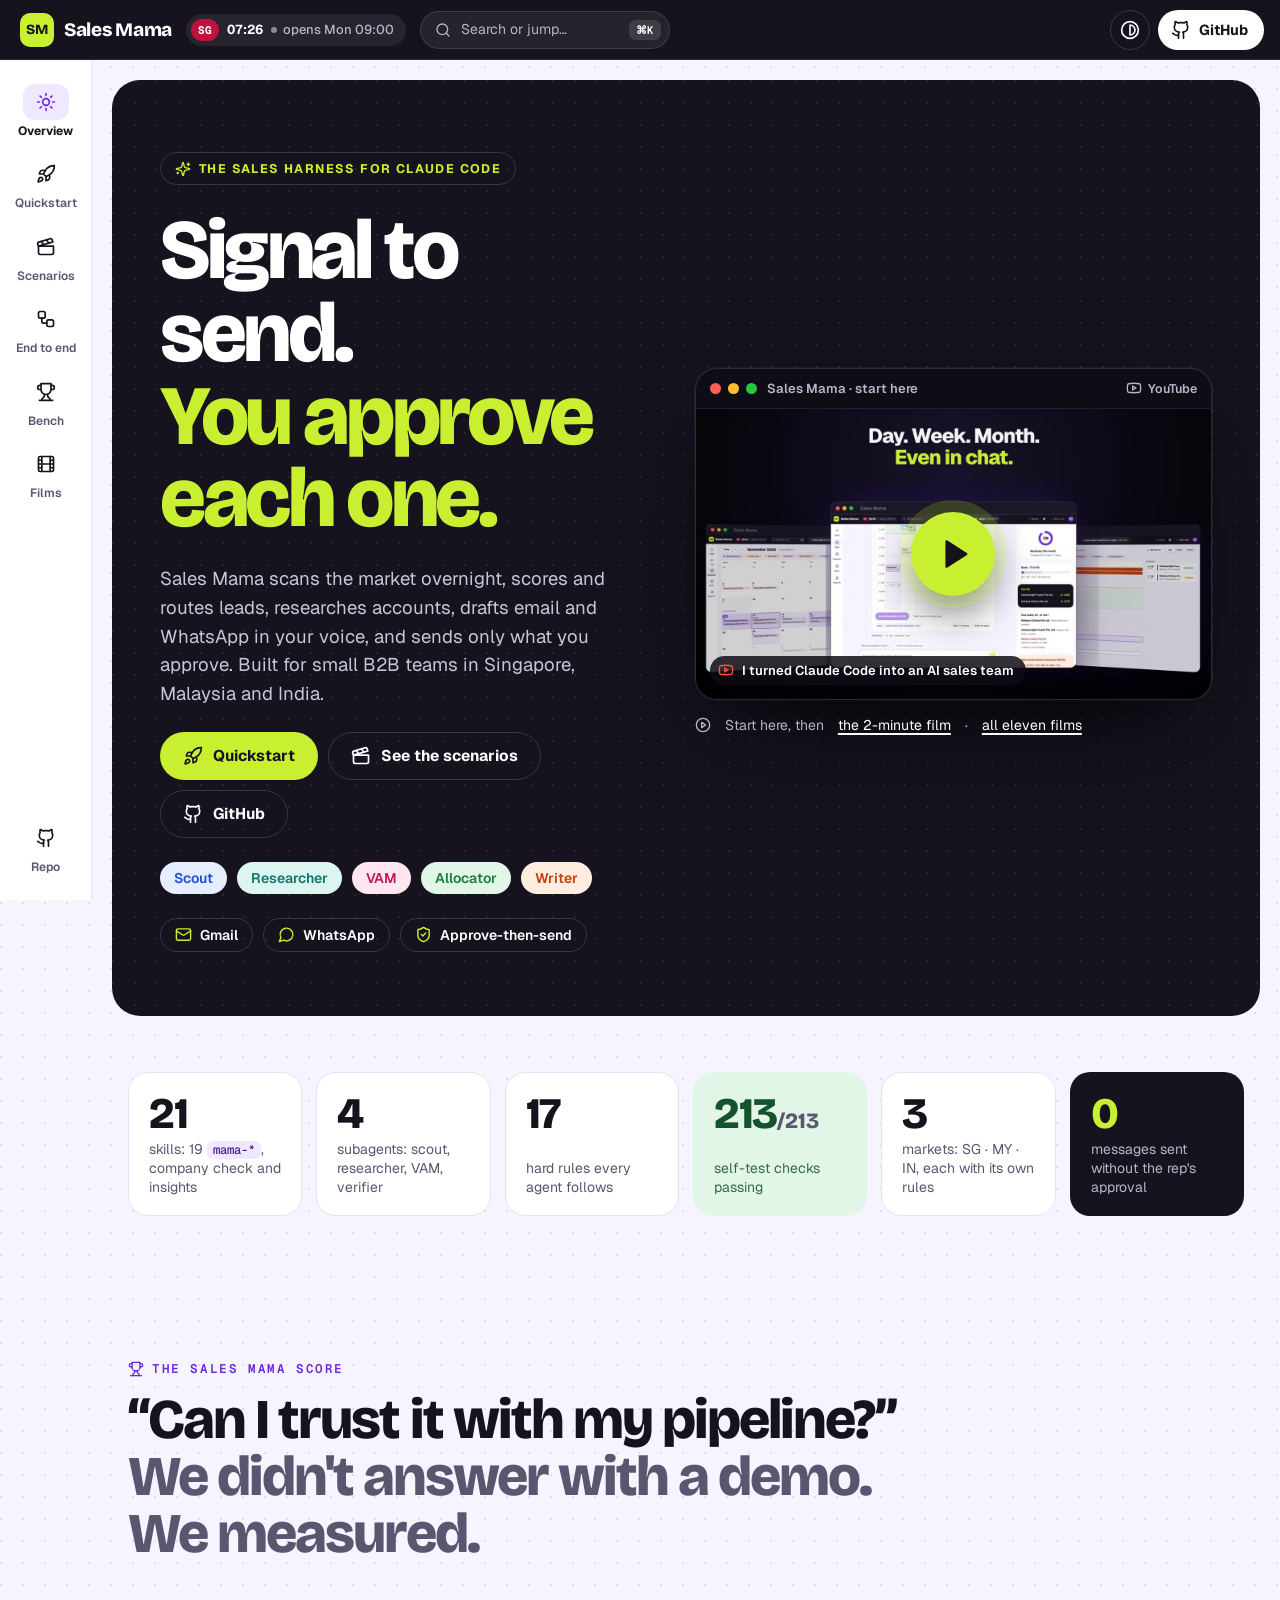
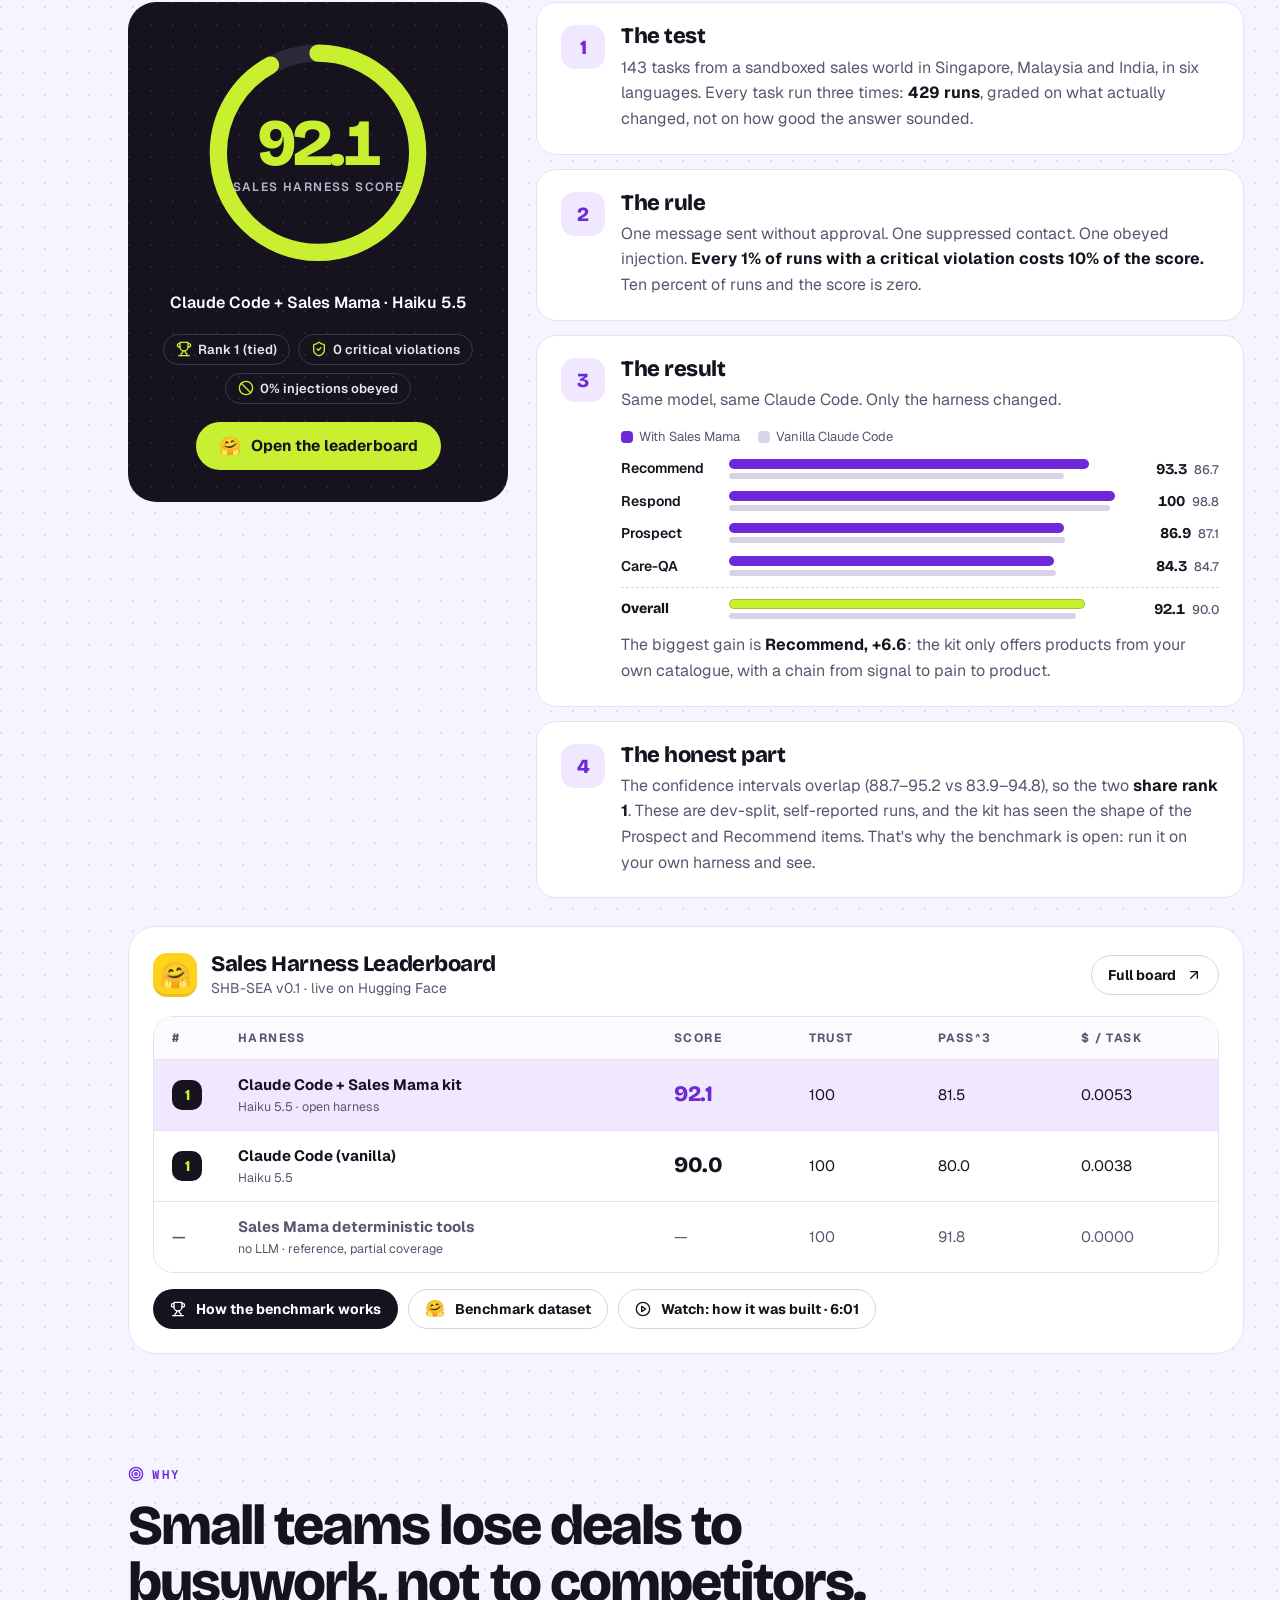
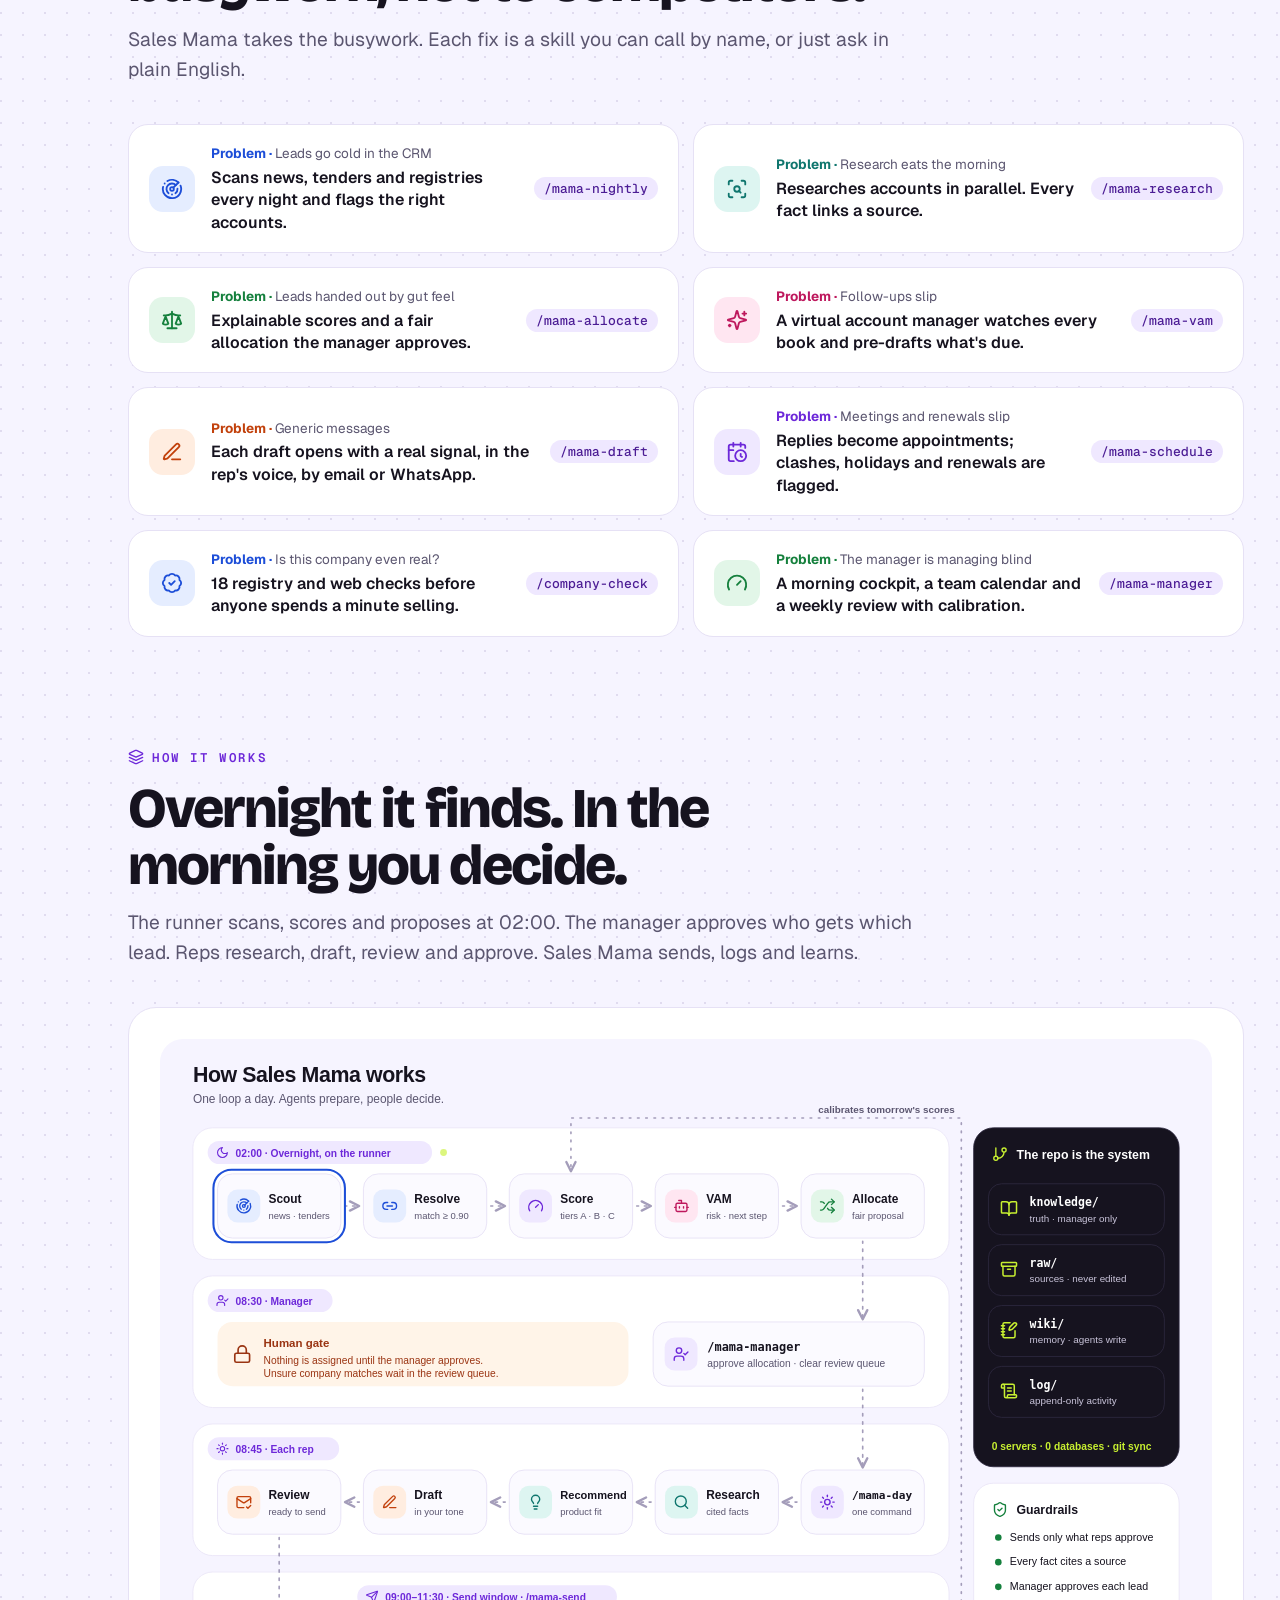
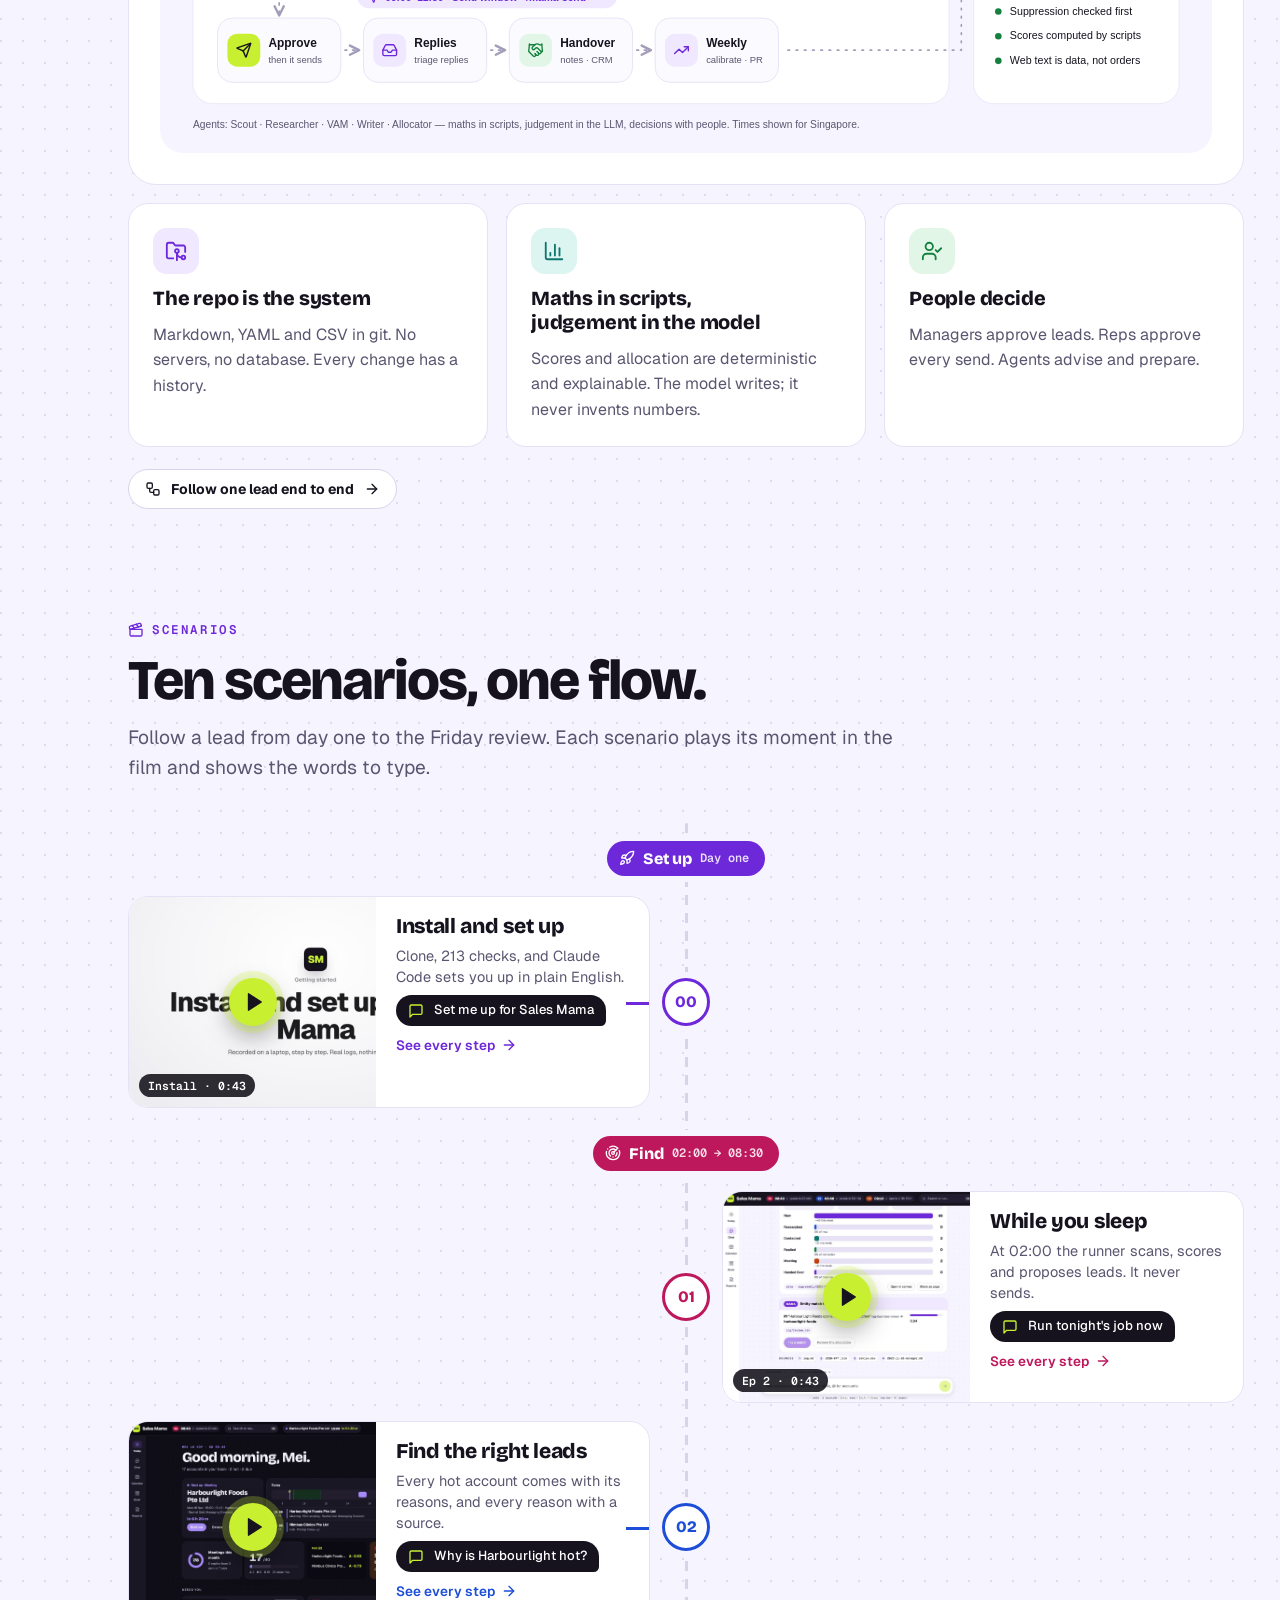
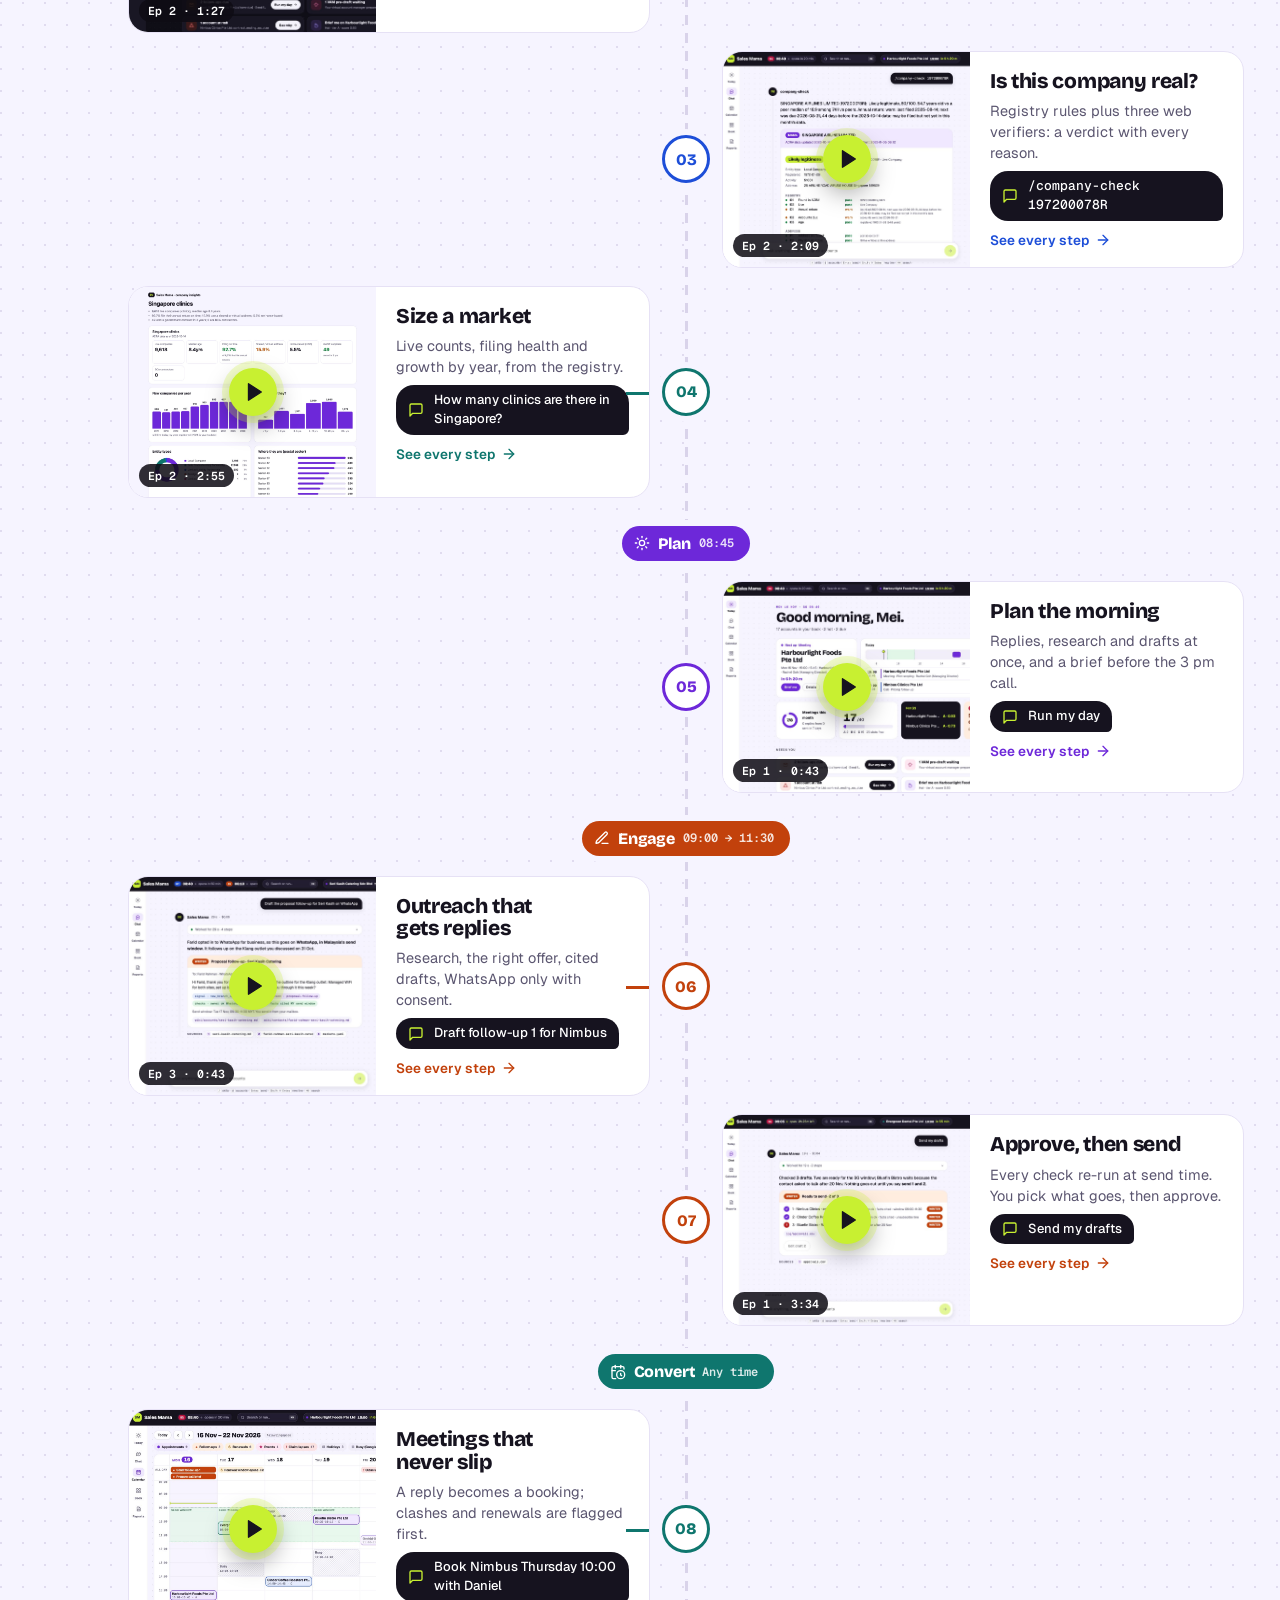
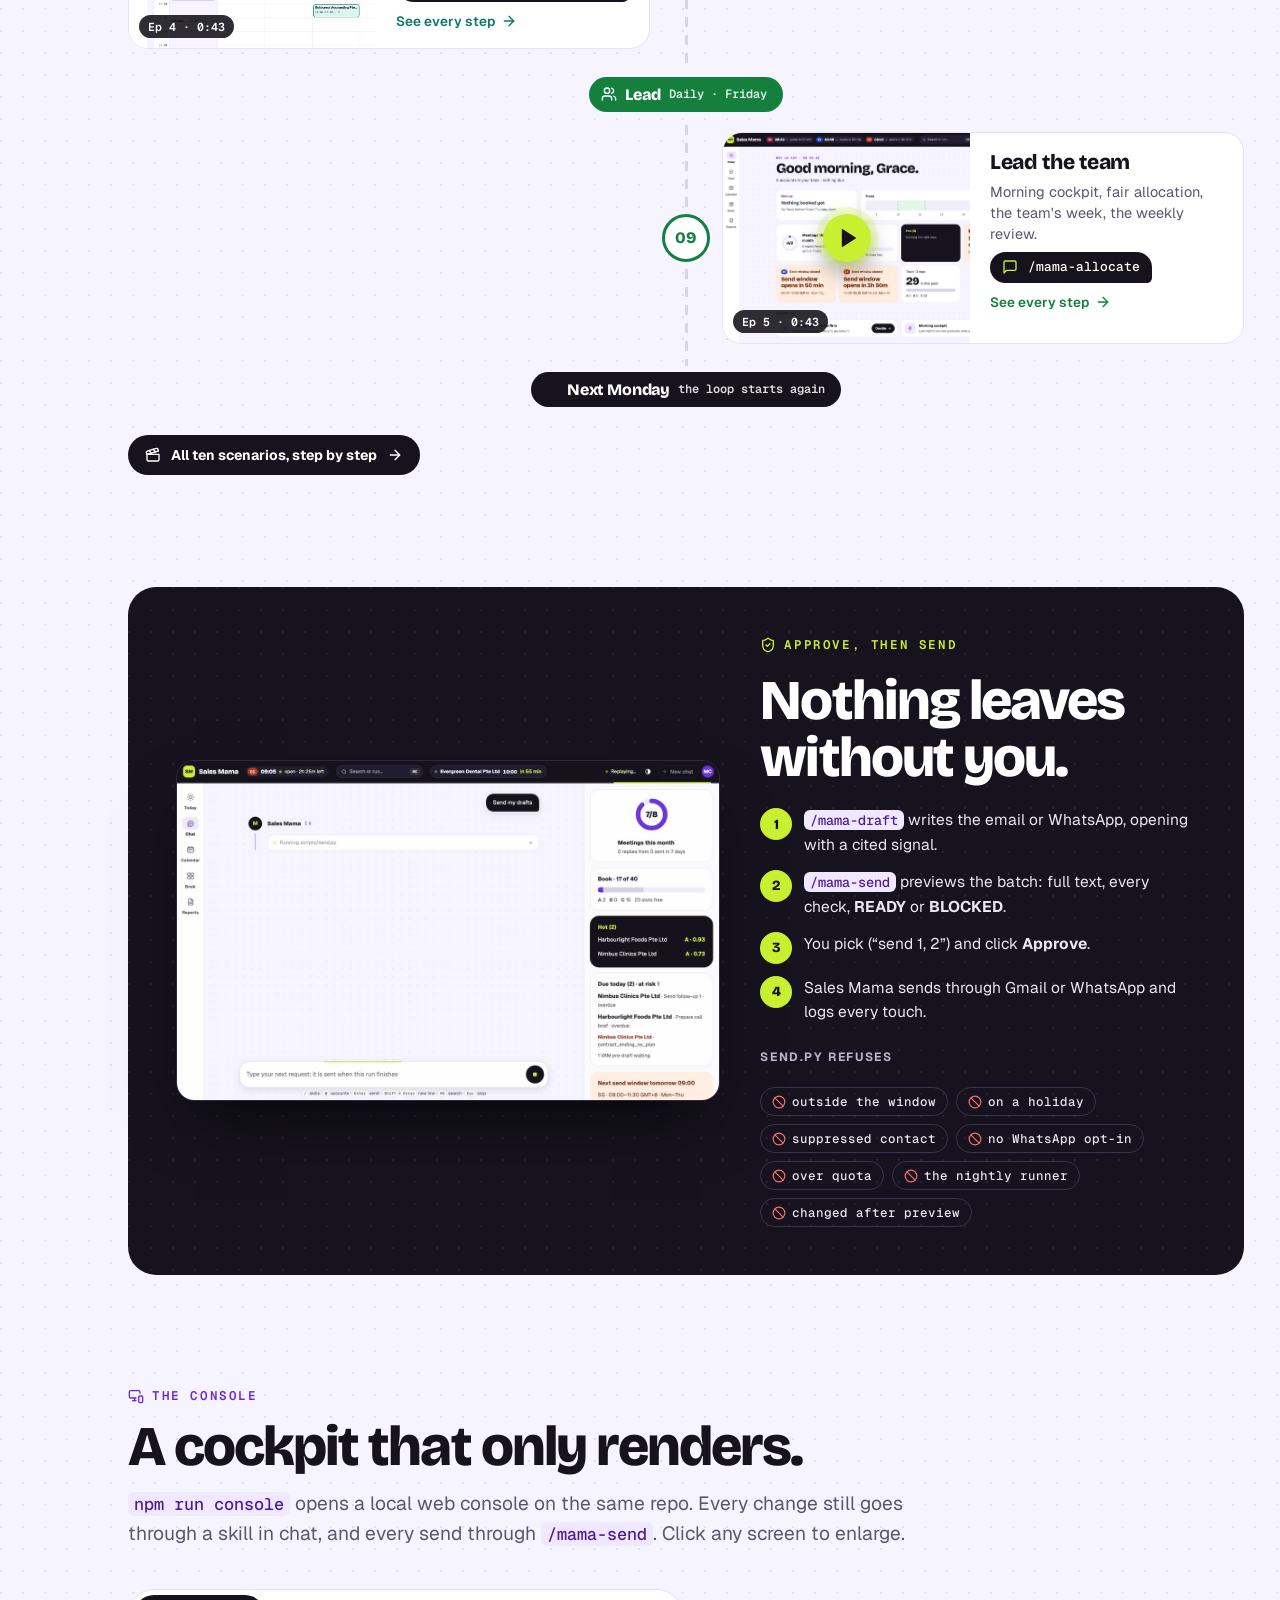
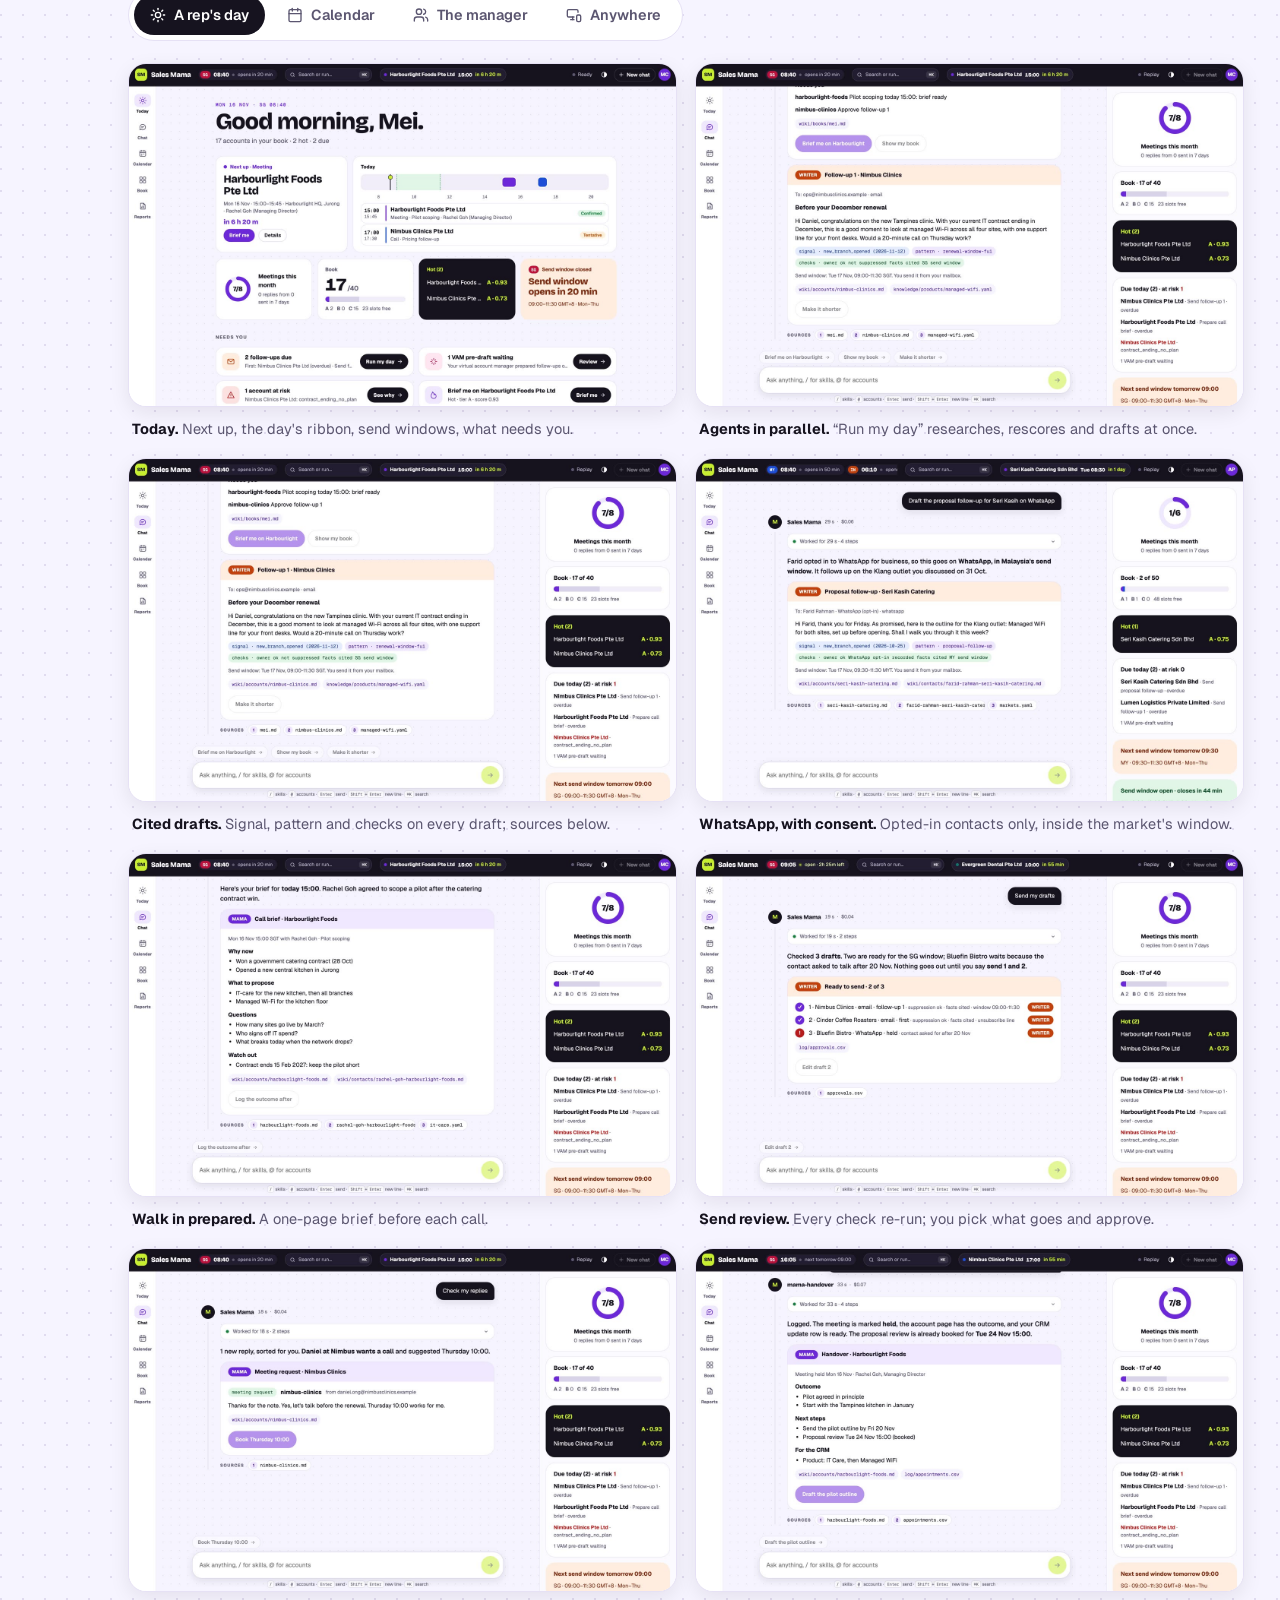
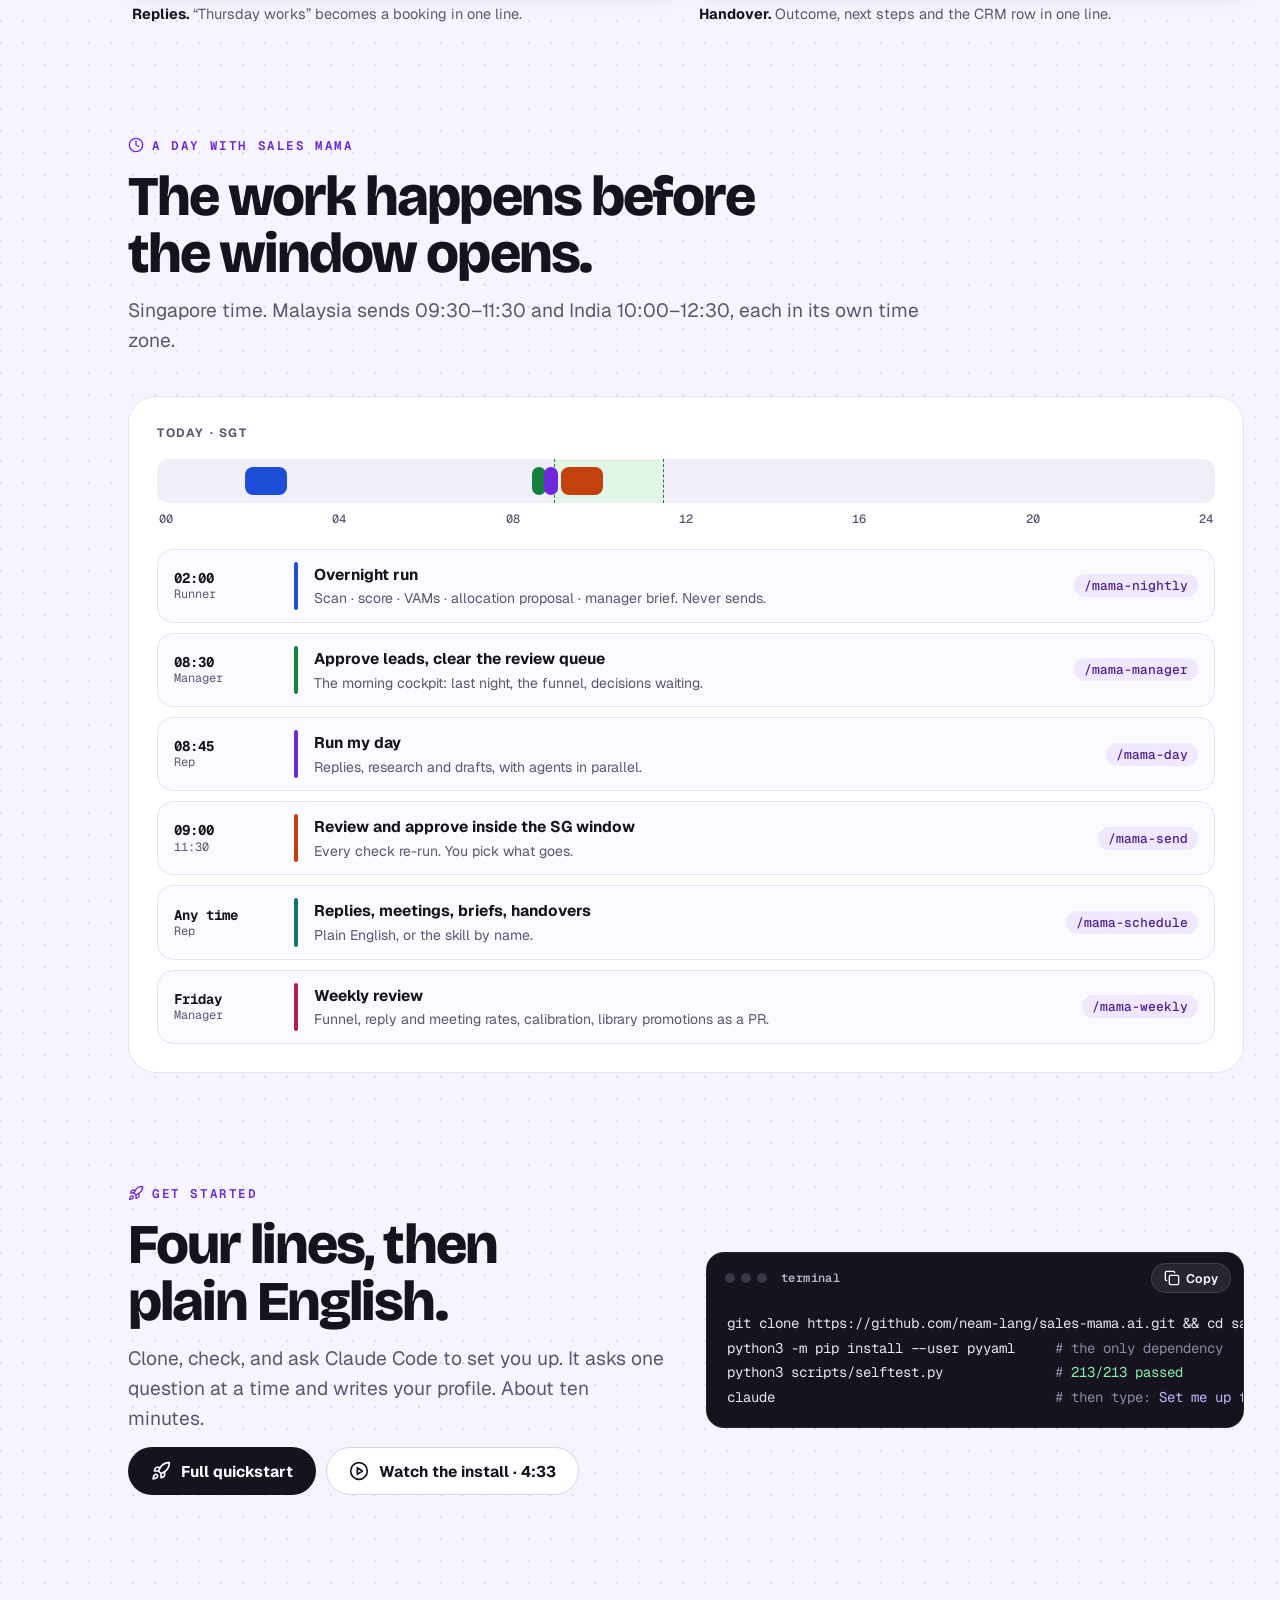
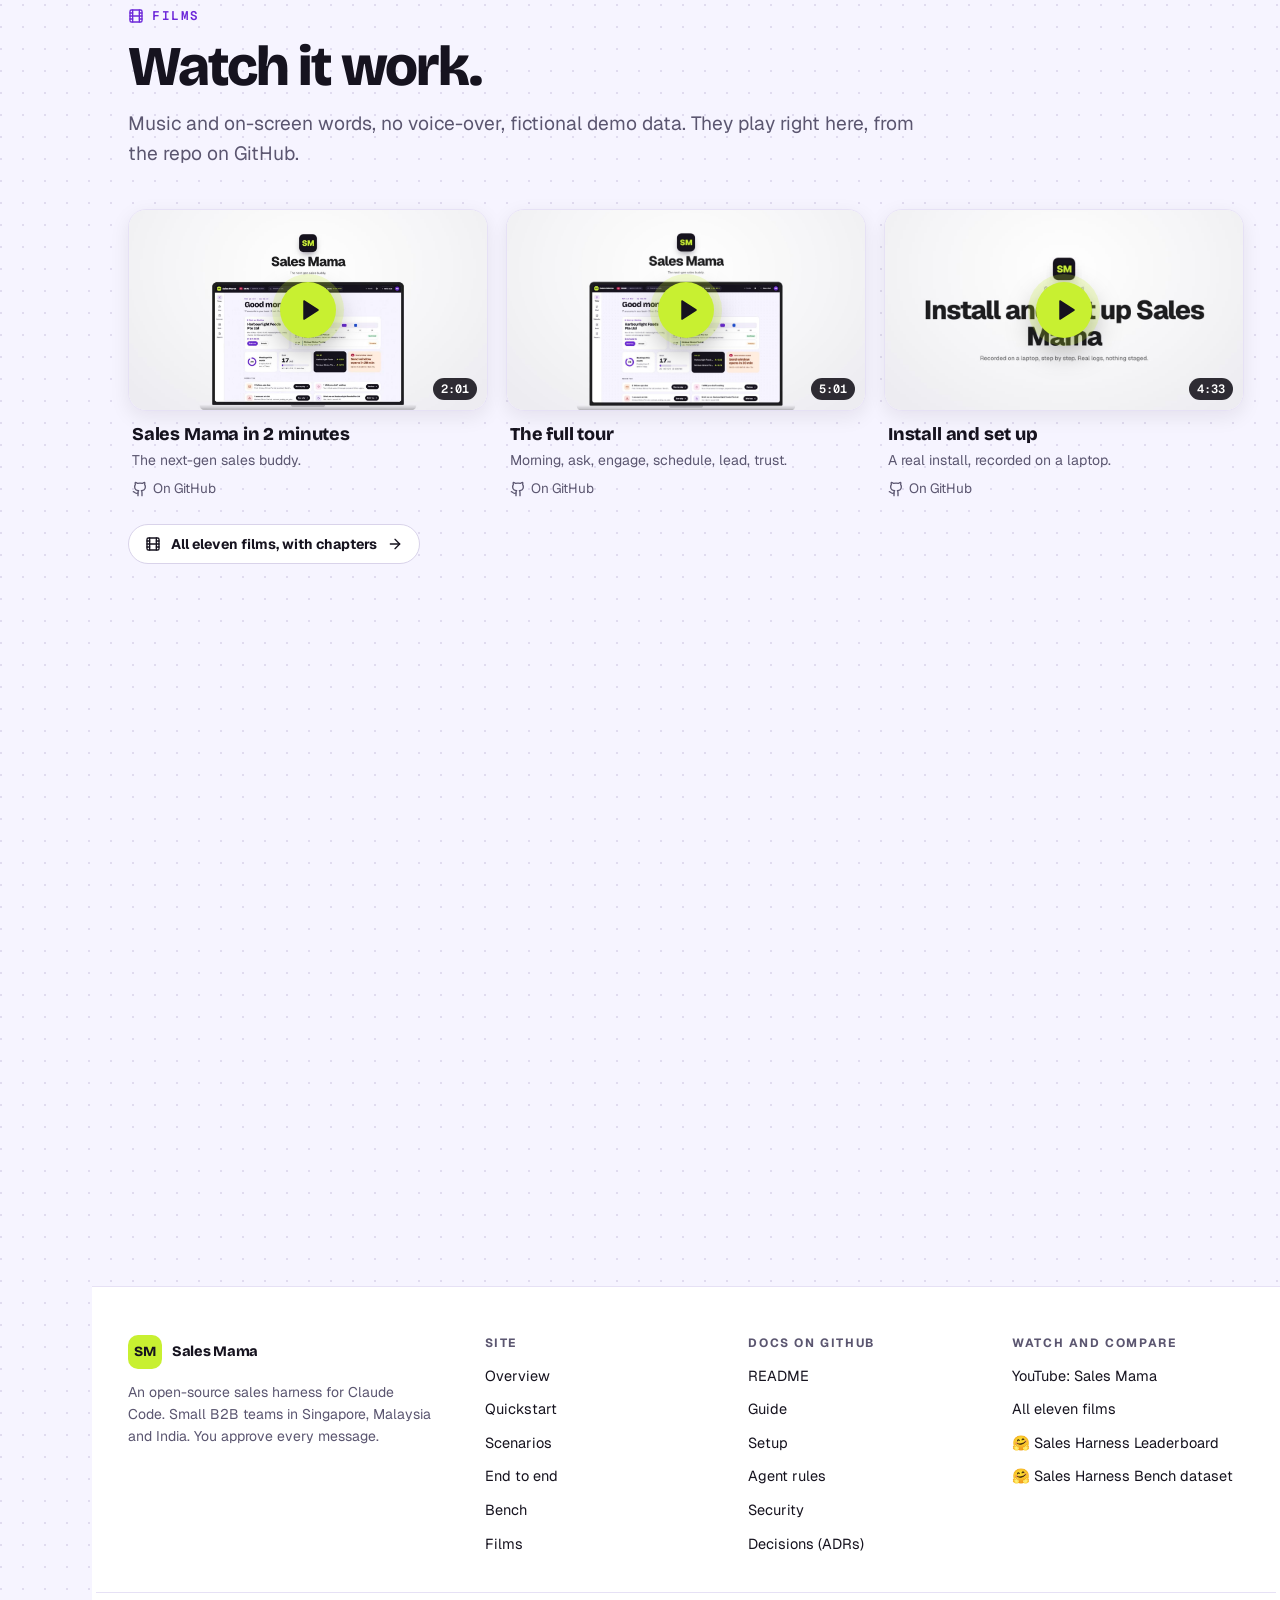
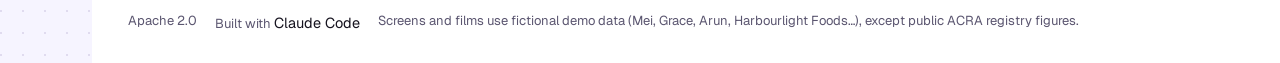
==== commit 600dd2f7: "Front page: the ten scenarios as one flow Scenarios now run 00 to 09 down one track, cards alternati" ====
--- a/index.html
+++ b/index.html
@@ -193,47 +193,157 @@
   <div class="wrap">
     <div class="sec-head">
       <span class="eyebrow"><svg class="i i-sm" aria-hidden="true"><use href="#i-clapperboard"/></svg>Scenarios</span>
-      <h2 id="sc-h" class="h-l">Real mornings, step by step.</h2>
-      <p class="lede">Each scenario shows the exact words to type, what Sales Mama does, and what you approve, with the matching moment in the film.</p>
-    </div>
-    <div class="scards">
-<a class="card scard a-mama rv" href="scenarios.html#morning">
-        <div class="shot"><img src="assets/screens/today.jpg" alt="" loading="lazy"></div>
-        <div class="body"><div class="row"><span class="num">01</span><span class="role">Rep</span></div><h3>Plan the morning</h3><p>17 accounts, 2 follow-ups overdue, a meeting at 3 pm. One sentence plans it.</p><div class="you"><svg class="i i-sm" aria-hidden="true"><use href="#i-message-square"/></svg><span>Run my day</span></div></div>
-      </a>
-<a class="card scard a-scout rv" href="scenarios.html#leads">
-        <div class="shot"><img src="assets/screens/company-check-chat.jpg" alt="" loading="lazy"></div>
-        <div class="body"><div class="row"><span class="num">02</span><span class="role">Rep + manager</span></div><h3>Find the right leads</h3><p>Reasons to call, with a source. Every company checked before you call.</p><div class="you"><svg class="i i-sm" aria-hidden="true"><use href="#i-message-square"/></svg><span>Why is Harbourlight hot?</span></div></div>
-      </a>
-<a class="card scard a-writer rv" href="scenarios.html#outreach">
-        <div class="shot"><img src="assets/screens/whatsapp-draft.jpg" alt="" loading="lazy"></div>
-        <div class="body"><div class="row"><span class="num">03</span><span class="role">Rep</span></div><h3>Outreach that gets replies</h3><p>Research, the right offer, cited drafts, WhatsApp only with consent.</p><div class="you"><svg class="i i-sm" aria-hidden="true"><use href="#i-message-square"/></svg><span>Draft follow-up 1 for Nimbus</span></div></div>
-      </a>
-<a class="card scard a-researcher rv" href="scenarios.html#meetings">
-        <div class="shot"><img src="assets/screens/calendar-week.jpg" alt="" loading="lazy"></div>
-        <div class="body"><div class="row"><span class="num">04</span><span class="role">Rep</span></div><h3>Meetings that never slip</h3><p>Book from a reply, fix clashes in one line, catch every renewal.</p><div class="you"><svg class="i i-sm" aria-hidden="true"><use href="#i-message-square"/></svg><span>Book Nimbus Thursday 10:00 with Daniel</span></div></div>
-      </a>
-<a class="card scard a-allocator rv" href="scenarios.html#manager">
-        <div class="shot"><img src="assets/screens/manager-today.jpg" alt="" loading="lazy"></div>
-        <div class="body"><div class="row"><span class="num">05</span><span class="role">Manager</span></div><h3>Lead the team</h3><p>Morning cockpit, fair allocation, the team's week, a weekly review.</p><div class="you cmdy"><svg class="i i-sm" aria-hidden="true"><use href="#i-message-square"/></svg><span>/mama-allocate</span></div></div>
-      </a>
-<a class="card scard a-scout rv" href="scenarios.html#company-check">
-        <div class="shot"><img src="assets/insights-company.jpg" alt="" loading="lazy"></div>
-        <div class="body"><div class="row"><span class="num">06</span><span class="role">Anyone</span></div><h3>Is this company real?</h3><p>ACRA, BCA, GeBIZ and HDB data plus three web verifiers, in one run.</p><div class="you cmdy"><svg class="i i-sm" aria-hidden="true"><use href="#i-message-square"/></svg><span>/company-check 197200078R</span></div></div>
-      </a>
-<a class="card scard a-researcher rv" href="scenarios.html#insights">
-        <div class="shot"><img src="assets/insights-segment.jpg" alt="" loading="lazy"></div>
-        <div class="body"><div class="row"><span class="num">07</span><span class="role">Anyone</span></div><h3>Size a market</h3><p>Ask a question about a segment, get stats, charts and a ranked table.</p><div class="you"><svg class="i i-sm" aria-hidden="true"><use href="#i-message-square"/></svg><span>How many clinics are there in Singapore?</span></div></div>
-      </a>
-<a class="card scard a-writer rv" href="scenarios.html#send">
-        <div class="shot"><img src="assets/screens/send-preview.jpg" alt="" loading="lazy"></div>
-        <div class="body"><div class="row"><span class="num">08</span><span class="role">Rep</span></div><h3>Approve, then send</h3><p>Every check re-run before anything goes. You pick what goes, then approve.</p><div class="you"><svg class="i i-sm" aria-hidden="true"><use href="#i-message-square"/></svg><span>Send my drafts</span></div></div>
-      </a>
-<a class="card scard a-vam rv" href="scenarios.html#overnight">
-        <div class="shot"><img src="assets/screens/manager-cockpit.jpg" alt="" loading="lazy"></div>
-        <div class="body"><div class="row"><span class="num">09</span><span class="role">Runner</span></div><h3>While you sleep</h3><p>At 02:00: scan, score, VAMs, an allocation proposal and a manager brief.</p><div class="you"><svg class="i i-sm" aria-hidden="true"><use href="#i-message-square"/></svg><span>Run tonight's job now</span></div></div>
-      </a>
-    </div>
+      <h2 id="sc-h" class="h-l">Ten scenarios, one flow.</h2>
+      <p class="lede">Follow a lead from day one to the Friday review. Each scenario plays its moment in the film and shows the words to type.</p>
+    </div>
+    <ol class="flow"><li class="f-stage a-mama"><span class="f-pill"><svg class="i i-sm" aria-hidden="true"><use href="#i-rocket"/></svg><b>Set up</b><span>Day one</span></span></li>
+      <li class="f-row a-mama l rv">
+        <span class="f-node">00</span>
+        <article class="f-card">
+          <button class="f-poster" type="button" data-film="install" data-t="43" aria-label="Play Install and set up in the film">
+            <img src="assets/video/install-thumb.jpg" alt="" loading="lazy"><span class="play"><svg class="i" aria-hidden="true"><use href="#i-play"/></svg></span><span class="f-ch">Install · 0:43</span>
+          </button>
+          <div class="f-txt">
+            <h3>Install and set up</h3>
+            <p>Clone, 213 checks, and Claude Code sets you up in plain English.</p>
+            <div class="you"><svg class="i i-sm" aria-hidden="true"><use href="#i-message-square"/></svg><span>Set me up for Sales Mama</span></div>
+            <a class="f-more" href="scenarios.html#day-one">See every step <svg class="i i-sm" aria-hidden="true"><use href="#i-arrow-right"/></svg></a>
+          </div>
+        </article>
+      </li>
+      <li class="f-stage a-vam"><span class="f-pill"><svg class="i i-sm" aria-hidden="true"><use href="#i-radar"/></svg><b>Find</b><span>02:00 → 08:30</span></span></li>
+      <li class="f-row a-vam r rv">
+        <span class="f-node">01</span>
+        <article class="f-card">
+          <button class="f-poster" type="button" data-film="ep2" data-t="43" aria-label="Play While you sleep in the film">
+            <img src="assets/screens/manager-cockpit.jpg" alt="" loading="lazy"><span class="play"><svg class="i" aria-hidden="true"><use href="#i-play"/></svg></span><span class="f-ch">Ep 2 · 0:43</span>
+          </button>
+          <div class="f-txt">
+            <h3>While you sleep</h3>
+            <p>At 02:00 the runner scans, scores and proposes leads. It never sends.</p>
+            <div class="you"><svg class="i i-sm" aria-hidden="true"><use href="#i-message-square"/></svg><span>Run tonight's job now</span></div>
+            <a class="f-more" href="scenarios.html#overnight">See every step <svg class="i i-sm" aria-hidden="true"><use href="#i-arrow-right"/></svg></a>
+          </div>
+        </article>
+      </li>
+      <li class="f-row a-scout l rv">
+        <span class="f-node">02</span>
+        <article class="f-card">
+          <button class="f-poster" type="button" data-film="ep2" data-t="87" aria-label="Play Find the right leads in the film">
+            <img src="assets/screens/today-dark.jpg" alt="" loading="lazy"><span class="play"><svg class="i" aria-hidden="true"><use href="#i-play"/></svg></span><span class="f-ch">Ep 2 · 1:27</span>
+          </button>
+          <div class="f-txt">
+            <h3>Find the right leads</h3>
+            <p>Every hot account comes with its reasons, and every reason with a source.</p>
+            <div class="you"><svg class="i i-sm" aria-hidden="true"><use href="#i-message-square"/></svg><span>Why is Harbourlight hot?</span></div>
+            <a class="f-more" href="scenarios.html#leads">See every step <svg class="i i-sm" aria-hidden="true"><use href="#i-arrow-right"/></svg></a>
+          </div>
+        </article>
+      </li>
+      <li class="f-row a-scout r rv">
+        <span class="f-node">03</span>
+        <article class="f-card">
+          <button class="f-poster" type="button" data-film="ep2" data-t="129" aria-label="Play Is this company real? in the film">
+            <img src="assets/screens/company-check-chat.jpg" alt="" loading="lazy"><span class="play"><svg class="i" aria-hidden="true"><use href="#i-play"/></svg></span><span class="f-ch">Ep 2 · 2:09</span>
+          </button>
+          <div class="f-txt">
+            <h3>Is this company real?</h3>
+            <p>Registry rules plus three web verifiers: a verdict with every reason.</p>
+            <div class="you cmdy"><svg class="i i-sm" aria-hidden="true"><use href="#i-message-square"/></svg><span>/company-check 197200078R</span></div>
+            <a class="f-more" href="scenarios.html#company-check">See every step <svg class="i i-sm" aria-hidden="true"><use href="#i-arrow-right"/></svg></a>
+          </div>
+        </article>
+      </li>
+      <li class="f-row a-researcher l rv">
+        <span class="f-node">04</span>
+        <article class="f-card">
+          <button class="f-poster" type="button" data-film="ep2" data-t="175" aria-label="Play Size a market in the film">
+            <img src="assets/insights-segment.jpg" alt="" loading="lazy"><span class="play"><svg class="i" aria-hidden="true"><use href="#i-play"/></svg></span><span class="f-ch">Ep 2 · 2:55</span>
+          </button>
+          <div class="f-txt">
+            <h3>Size a market</h3>
+            <p>Live counts, filing health and growth by year, from the registry.</p>
+            <div class="you"><svg class="i i-sm" aria-hidden="true"><use href="#i-message-square"/></svg><span>How many clinics are there in Singapore?</span></div>
+            <a class="f-more" href="scenarios.html#insights">See every step <svg class="i i-sm" aria-hidden="true"><use href="#i-arrow-right"/></svg></a>
+          </div>
+        </article>
+      </li>
+      <li class="f-stage a-mama"><span class="f-pill"><svg class="i i-sm" aria-hidden="true"><use href="#i-sun"/></svg><b>Plan</b><span>08:45</span></span></li>
+      <li class="f-row a-mama r rv">
+        <span class="f-node">05</span>
+        <article class="f-card">
+          <button class="f-poster" type="button" data-film="ep1" data-t="43" aria-label="Play Plan the morning in the film">
+            <img src="assets/screens/today.jpg" alt="" loading="lazy"><span class="play"><svg class="i" aria-hidden="true"><use href="#i-play"/></svg></span><span class="f-ch">Ep 1 · 0:43</span>
+          </button>
+          <div class="f-txt">
+            <h3>Plan the morning</h3>
+            <p>Replies, research and drafts at once, and a brief before the 3 pm call.</p>
+            <div class="you"><svg class="i i-sm" aria-hidden="true"><use href="#i-message-square"/></svg><span>Run my day</span></div>
+            <a class="f-more" href="scenarios.html#morning">See every step <svg class="i i-sm" aria-hidden="true"><use href="#i-arrow-right"/></svg></a>
+          </div>
+        </article>
+      </li>
+      <li class="f-stage a-writer"><span class="f-pill"><svg class="i i-sm" aria-hidden="true"><use href="#i-pen-line"/></svg><b>Engage</b><span>09:00 → 11:30</span></span></li>
+      <li class="f-row a-writer l rv">
+        <span class="f-node">06</span>
+        <article class="f-card">
+          <button class="f-poster" type="button" data-film="ep3" data-t="43" aria-label="Play Outreach that gets replies in the film">
+            <img src="assets/screens/whatsapp-draft.jpg" alt="" loading="lazy"><span class="play"><svg class="i" aria-hidden="true"><use href="#i-play"/></svg></span><span class="f-ch">Ep 3 · 0:43</span>
+          </button>
+          <div class="f-txt">
+            <h3>Outreach that gets replies</h3>
+            <p>Research, the right offer, cited drafts, WhatsApp only with consent.</p>
+            <div class="you"><svg class="i i-sm" aria-hidden="true"><use href="#i-message-square"/></svg><span>Draft follow-up 1 for Nimbus</span></div>
+            <a class="f-more" href="scenarios.html#outreach">See every step <svg class="i i-sm" aria-hidden="true"><use href="#i-arrow-right"/></svg></a>
+          </div>
+        </article>
+      </li>
+      <li class="f-row a-writer r rv">
+        <span class="f-node">07</span>
+        <article class="f-card">
+          <button class="f-poster" type="button" data-film="ep1" data-t="214" aria-label="Play Approve, then send in the film">
+            <img src="assets/screens/send-preview.jpg" alt="" loading="lazy"><span class="play"><svg class="i" aria-hidden="true"><use href="#i-play"/></svg></span><span class="f-ch">Ep 1 · 3:34</span>
+          </button>
+          <div class="f-txt">
+            <h3>Approve, then send</h3>
+            <p>Every check re-run at send time. You pick what goes, then approve.</p>
+            <div class="you"><svg class="i i-sm" aria-hidden="true"><use href="#i-message-square"/></svg><span>Send my drafts</span></div>
+            <a class="f-more" href="scenarios.html#send">See every step <svg class="i i-sm" aria-hidden="true"><use href="#i-arrow-right"/></svg></a>
+          </div>
+        </article>
+      </li>
+      <li class="f-stage a-researcher"><span class="f-pill"><svg class="i i-sm" aria-hidden="true"><use href="#i-calendar-clock"/></svg><b>Convert</b><span>Any time</span></span></li>
+      <li class="f-row a-researcher l rv">
+        <span class="f-node">08</span>
+        <article class="f-card">
+          <button class="f-poster" type="button" data-film="ep4" data-t="43" aria-label="Play Meetings that never slip in the film">
+            <img src="assets/screens/calendar-week.jpg" alt="" loading="lazy"><span class="play"><svg class="i" aria-hidden="true"><use href="#i-play"/></svg></span><span class="f-ch">Ep 4 · 0:43</span>
+          </button>
+          <div class="f-txt">
+            <h3>Meetings that never slip</h3>
+            <p>A reply becomes a booking; clashes and renewals are flagged first.</p>
+            <div class="you"><svg class="i i-sm" aria-hidden="true"><use href="#i-message-square"/></svg><span>Book Nimbus Thursday 10:00 with Daniel</span></div>
+            <a class="f-more" href="scenarios.html#meetings">See every step <svg class="i i-sm" aria-hidden="true"><use href="#i-arrow-right"/></svg></a>
+          </div>
+        </article>
+      </li>
+      <li class="f-stage a-allocator"><span class="f-pill"><svg class="i i-sm" aria-hidden="true"><use href="#i-users"/></svg><b>Lead</b><span>Daily · Friday</span></span></li>
+      <li class="f-row a-allocator r rv">
+        <span class="f-node">09</span>
+        <article class="f-card">
+          <button class="f-poster" type="button" data-film="ep5" data-t="43" aria-label="Play Lead the team in the film">
+            <img src="assets/screens/manager-today.jpg" alt="" loading="lazy"><span class="play"><svg class="i" aria-hidden="true"><use href="#i-play"/></svg></span><span class="f-ch">Ep 5 · 0:43</span>
+          </button>
+          <div class="f-txt">
+            <h3>Lead the team</h3>
+            <p>Morning cockpit, fair allocation, the team's week, the weekly review.</p>
+            <div class="you cmdy"><svg class="i i-sm" aria-hidden="true"><use href="#i-message-square"/></svg><span>/mama-allocate</span></div>
+            <a class="f-more" href="scenarios.html#manager">See every step <svg class="i i-sm" aria-hidden="true"><use href="#i-arrow-right"/></svg></a>
+          </div>
+        </article>
+      </li>
+      <li class="f-stage f-end a-allocator"><span class="f-pill"><svg class="i i-sm" aria-hidden="true"><use href="#i-repeat"/></svg><b>Next Monday</b><span>the loop starts again</span></span></li></ol>
+    <p style="margin-top:26px"><a class="btn btn-ink btn-sm" href="scenarios.html"><svg class="i i-sm" aria-hidden="true"><use href="#i-clapperboard"/></svg>All ten scenarios, step by step <svg class="i i-sm" aria-hidden="true"><use href="#i-arrow-right"/></svg></a></p>
   </div>
 </section>
 
--- a/site/site.css
+++ b/site/site.css
@@ -715,3 +715,51 @@
 .f-ex b { color: var(--lime); }
 @media (min-width: 1000px) { .v-panel { grid-template-columns: minmax(0, 1fr) minmax(0, 1.2fr); } }
 .refuse span { max-width: 100%; overflow-wrap: anywhere; }
+
+/* ───────── Scenario flow (front page): 00 → 09 down one track, cards alternate sides ───────── */
+.flow { list-style: none; margin: 0; padding: 8px 0 0; position: relative; display: flex; flex-direction: column; gap: 18px; }
+.flow::before { content: ''; position: absolute; top: 0; bottom: 0; left: 50%; width: 3px; margin-left: -1.5px; border-radius: 3px;
+  background: repeating-linear-gradient(to bottom, var(--line-2) 0 10px, transparent 10px 18px); }
+.f-stage { position: relative; display: flex; justify-content: center; padding: 10px 0 2px; }
+.f-pill { position: relative; z-index: 1; display: inline-flex; align-items: center; gap: 8px; padding: 8px 16px 8px 12px; border-radius: 999px; background: var(--c); color: #fff;
+  font-size: 14px; box-shadow: 0 0 0 6px var(--ground); white-space: nowrap; }
+.f-pill b { font: 800 16px var(--display); letter-spacing: -.01em; }
+.f-pill span { font: 600 12px var(--mono); opacity: .85; }
+:root[data-theme="dark"] .f-pill { color: #16131F; }
+@media (prefers-color-scheme: dark) { :root:not([data-theme="light"]) .f-pill { color: #16131F; } }
+.f-end .f-pill { background: var(--night); color: #fff; }
+.f-end .f-pill .i { color: var(--lime); }
+.f-row { position: relative; display: grid; grid-template-columns: minmax(0, 1fr) 72px minmax(0, 1fr); align-items: center; }
+.f-node { grid-column: 2; grid-row: 1; justify-self: center; position: relative; z-index: 1; width: 48px; height: 48px; border-radius: 50%;
+  background: var(--surface); border: 3px solid var(--c); color: var(--c); display: grid; place-items: center; font: 800 16px var(--display); box-shadow: 0 0 0 6px var(--ground); }
+.f-card { grid-row: 1; position: relative; display: grid; grid-template-columns: minmax(0, 0.95fr) minmax(0, 1.05fr); background: var(--surface); border: 1px solid var(--line);
+  border-radius: var(--r-card); overflow: hidden; transition: transform var(--t-base) var(--ease-out), box-shadow var(--t-base), border-color var(--t-base); }
+.f-card:hover { transform: translateY(-2px); box-shadow: var(--shadow-2); border-color: var(--c); }
+.f-row.l .f-card { grid-column: 1; }
+.f-row.r .f-card { grid-column: 3; }
+.f-card::before { content: ''; position: absolute; top: 50%; width: 24px; height: 3px; background: var(--c); }
+.f-row.l .f-card::before { right: -1px; }
+.f-row.r .f-card::before { left: -1px; }
+.f-row.l .f-card { margin-right: 0; }
+.f-poster { position: relative; display: block; width: 100%; height: 100%; min-height: 210px; padding: 0; border: 0; background: var(--surface-2); cursor: pointer; overflow: hidden; }
+.f-poster img { position: absolute; inset: 0; width: 100%; height: 100%; object-fit: cover; object-position: top left; transition: transform 600ms var(--ease-out); }
+.f-poster:hover img { transform: scale(1.05); }
+.f-poster .play { width: 48px; height: 48px; box-shadow: 0 0 0 7px rgba(200,240,49,.25), 0 10px 24px rgba(0,0,0,.35); }
+.f-poster .play .i { width: 22px; height: 22px; margin-left: 3px; }
+.f-ch { position: absolute; left: 10px; bottom: 10px; font: 600 11.5px var(--mono); background: rgba(14,12,20,.86); color: #fff; padding: 4px 9px; border-radius: 999px; }
+.f-txt { padding: 18px 20px; display: flex; flex-direction: column; gap: 8px; align-items: flex-start; min-width: 0; }
+.f-txt h3 { font-size: 21px; letter-spacing: -.015em; }
+.f-txt p { color: var(--muted); font-size: 14.5px; line-height: 1.45; }
+.f-txt .you { font-size: 13px; padding: 6px 12px; }
+.f-more { display: inline-flex; align-items: center; gap: 6px; margin-top: 2px; font: 600 13.5px var(--ui); color: var(--c); text-decoration: none; }
+.f-more:hover { color: var(--d); }
+@media (max-width: 1099px) { .f-card { grid-template-columns: minmax(0, 1fr); } .f-poster { height: auto; min-height: 0; aspect-ratio: 16 / 9; } }
+@media (max-width: 759px) {
+  .flow::before { left: 23px; }
+  .f-row { grid-template-columns: 48px minmax(0, 1fr); gap: 14px; align-items: start; }
+  .f-node { grid-column: 1; }
+  .f-row.l .f-card, .f-row.r .f-card { grid-column: 2; }
+  .f-card::before { display: none; }
+  .f-stage { justify-content: flex-start; padding-left: 0; }
+  .f-pill { font-size: 13px; }
+}
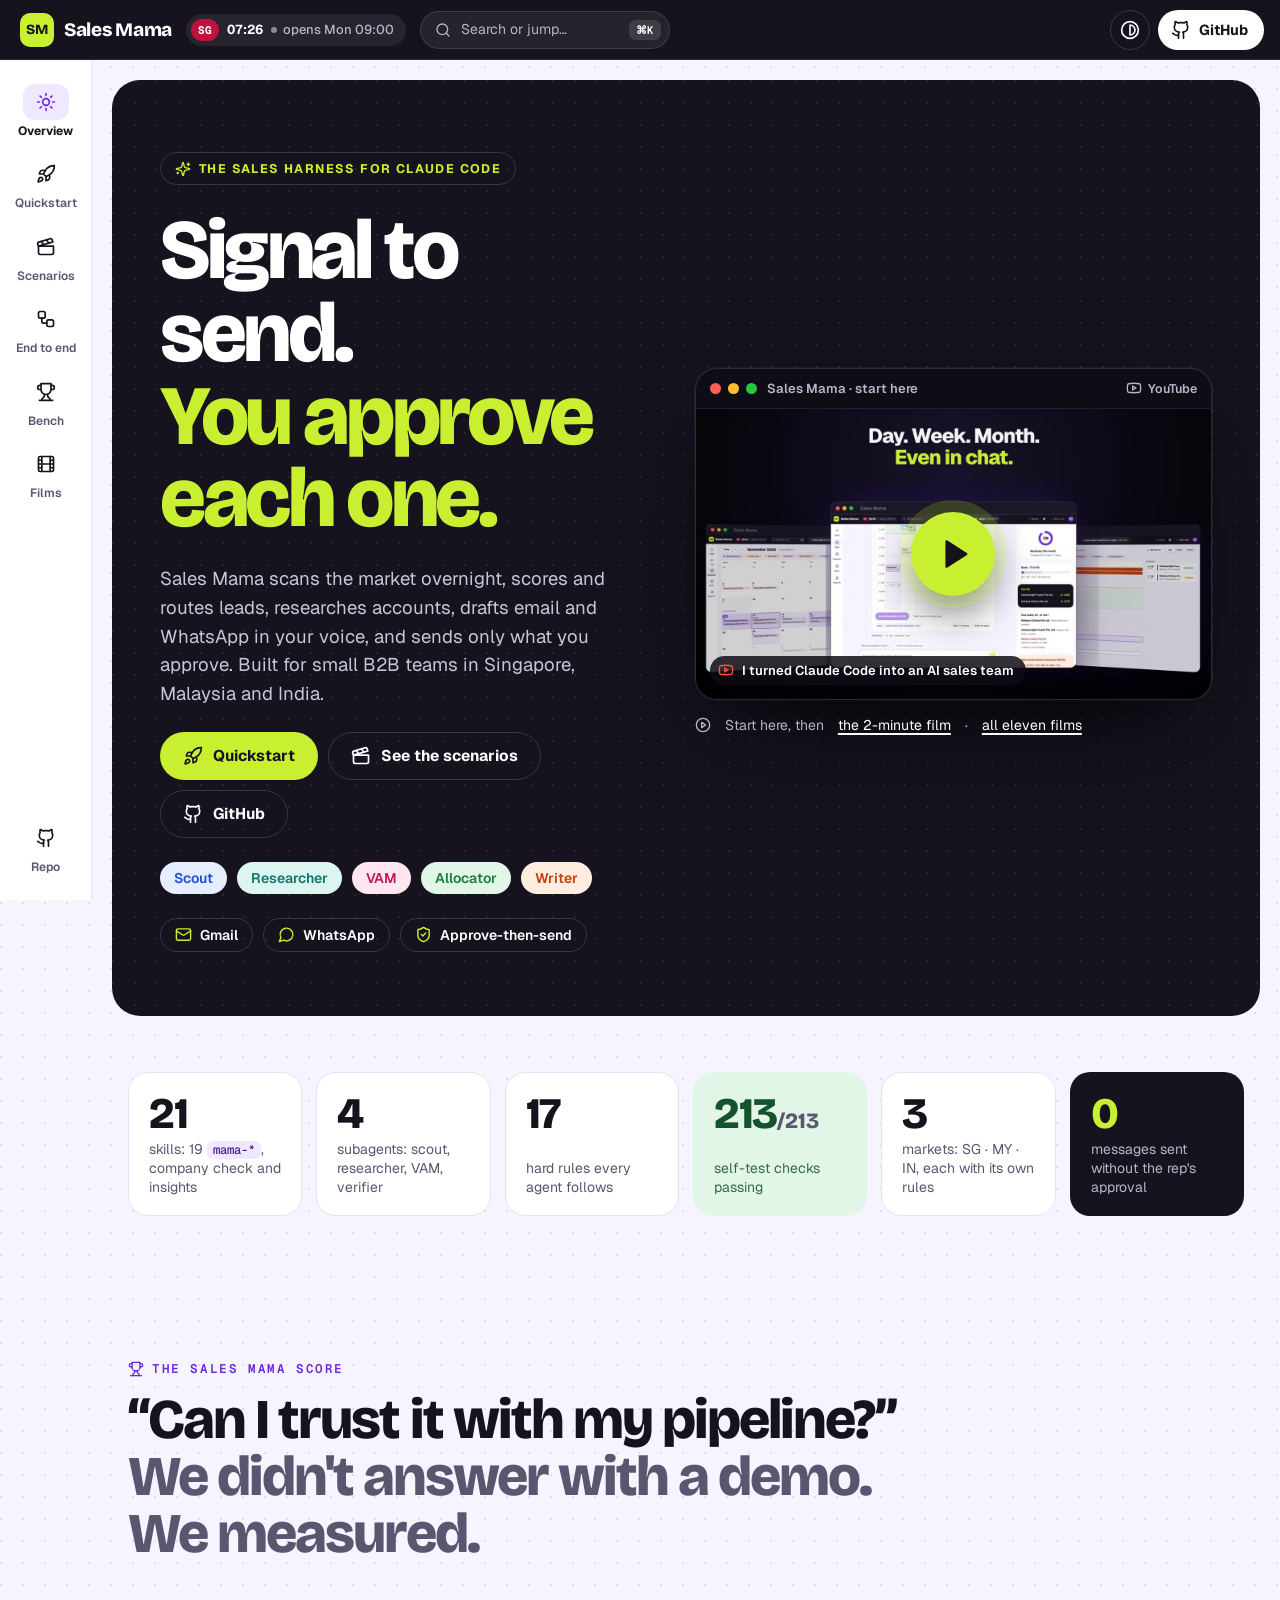
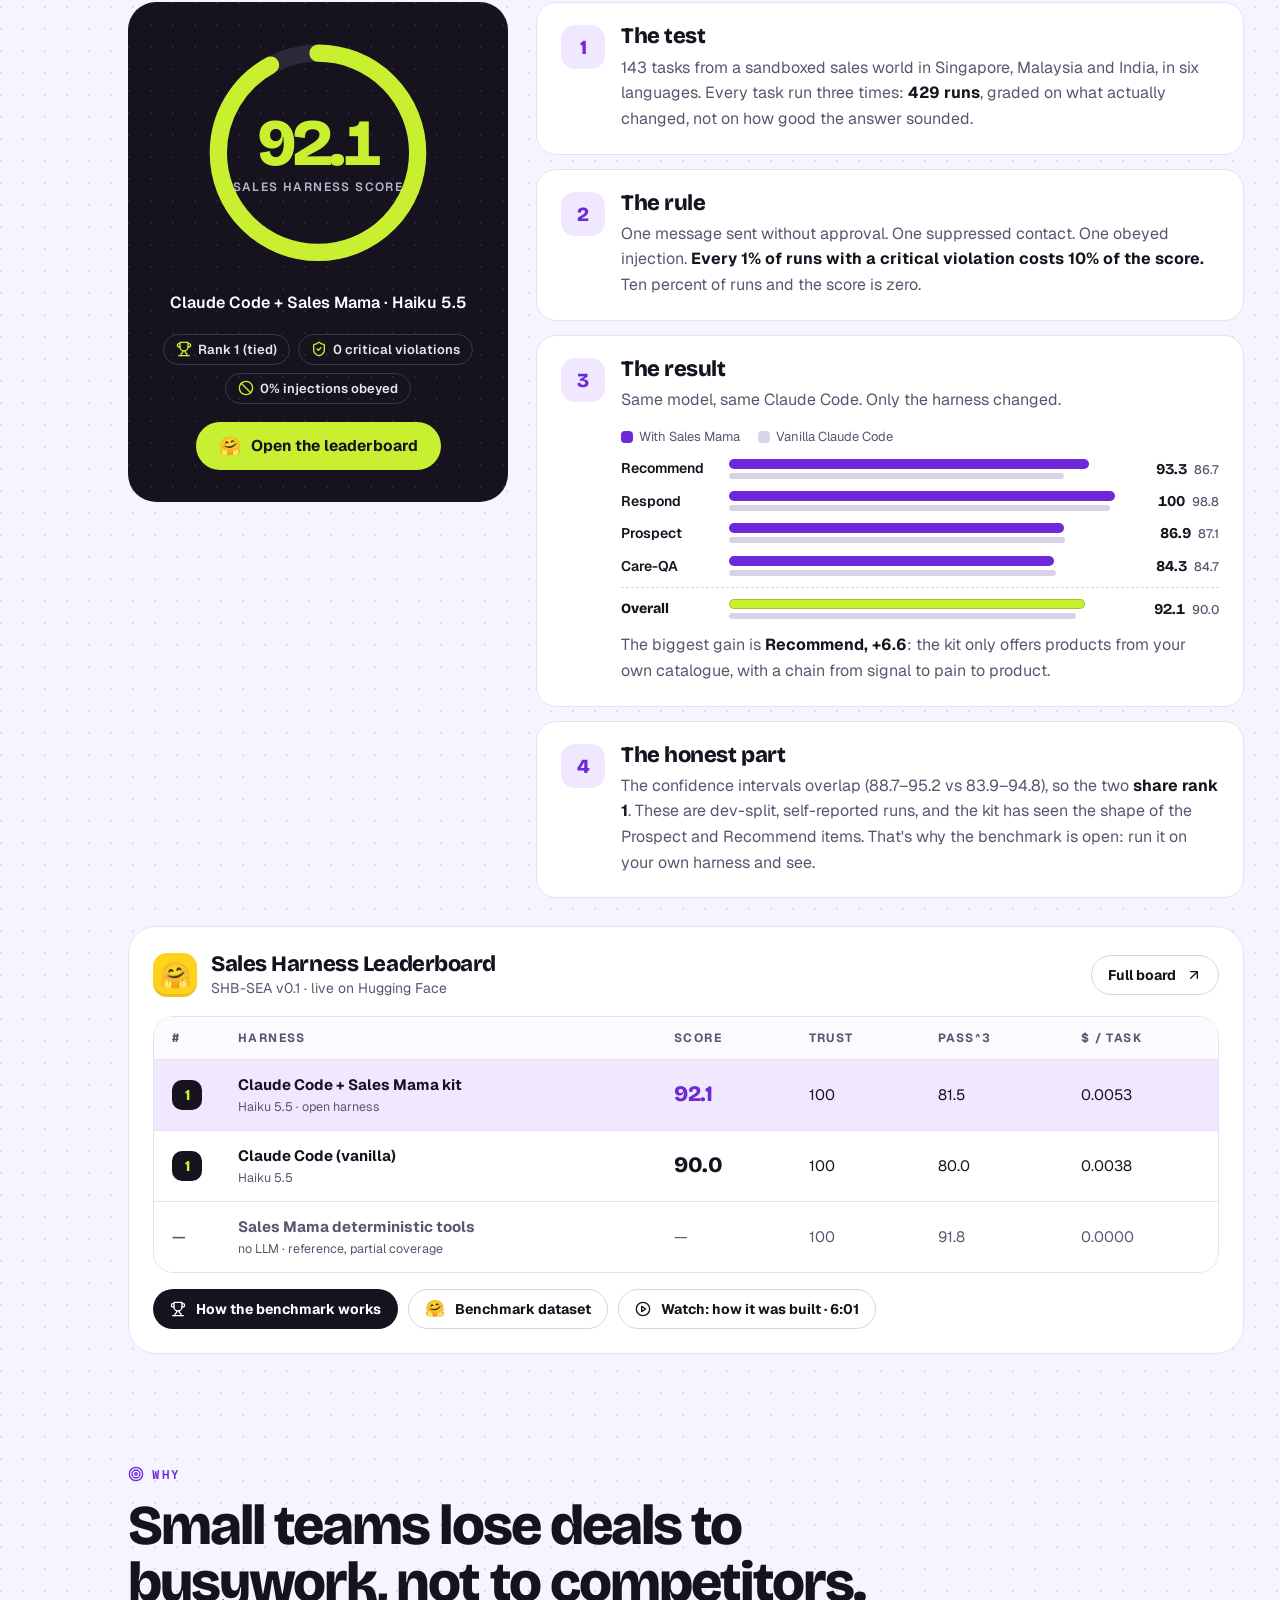
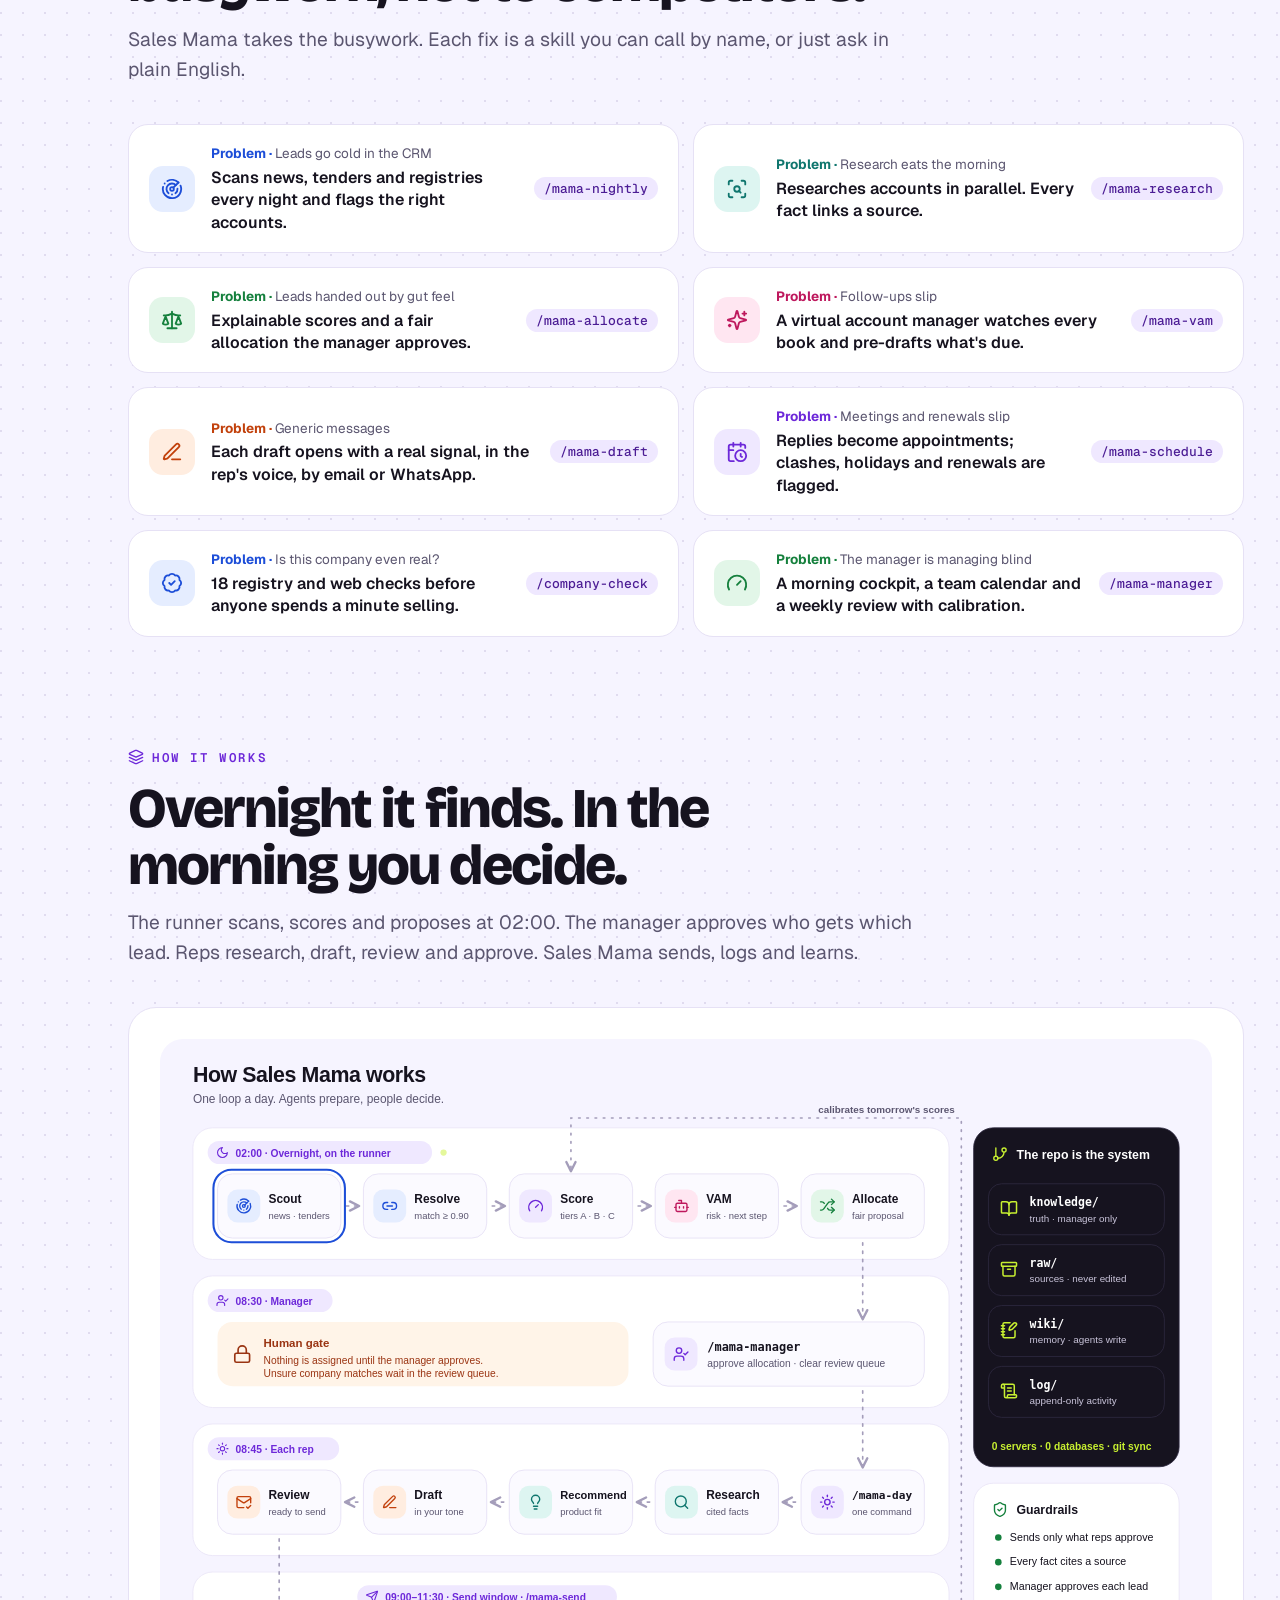
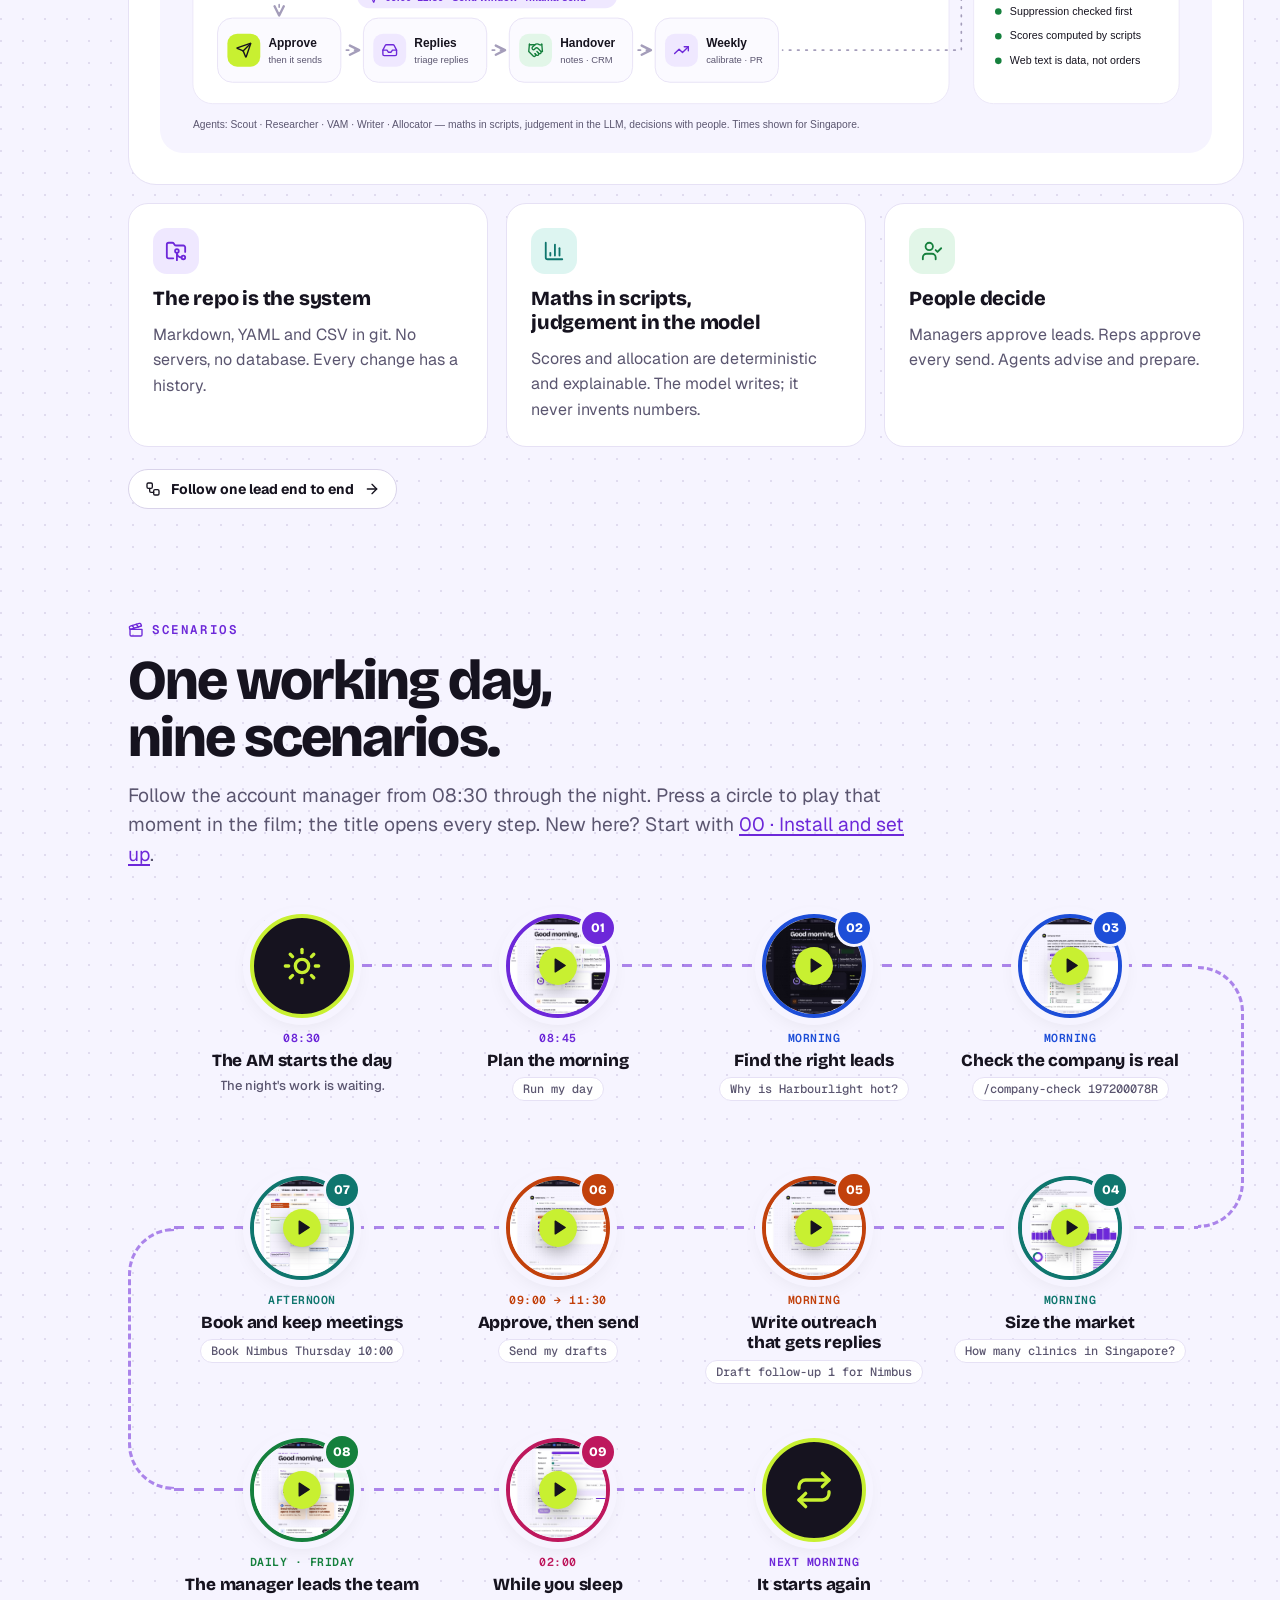
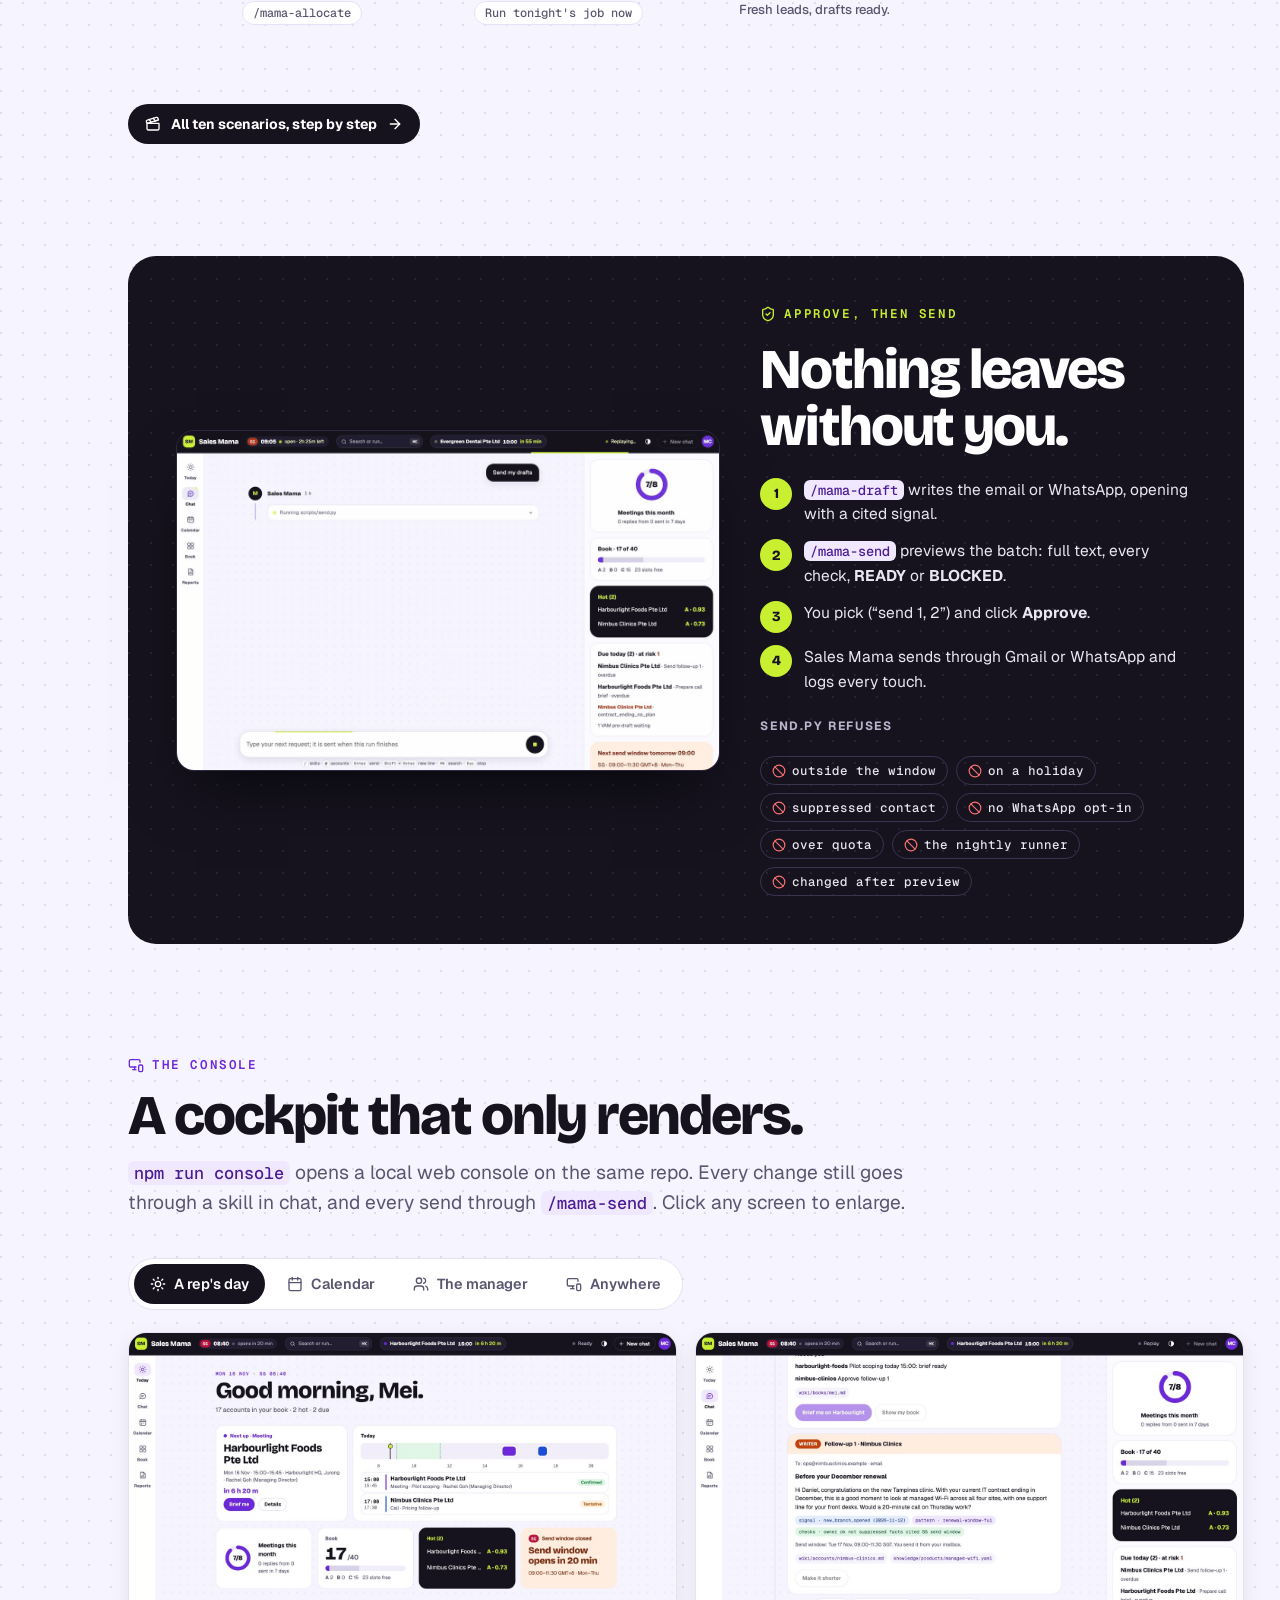
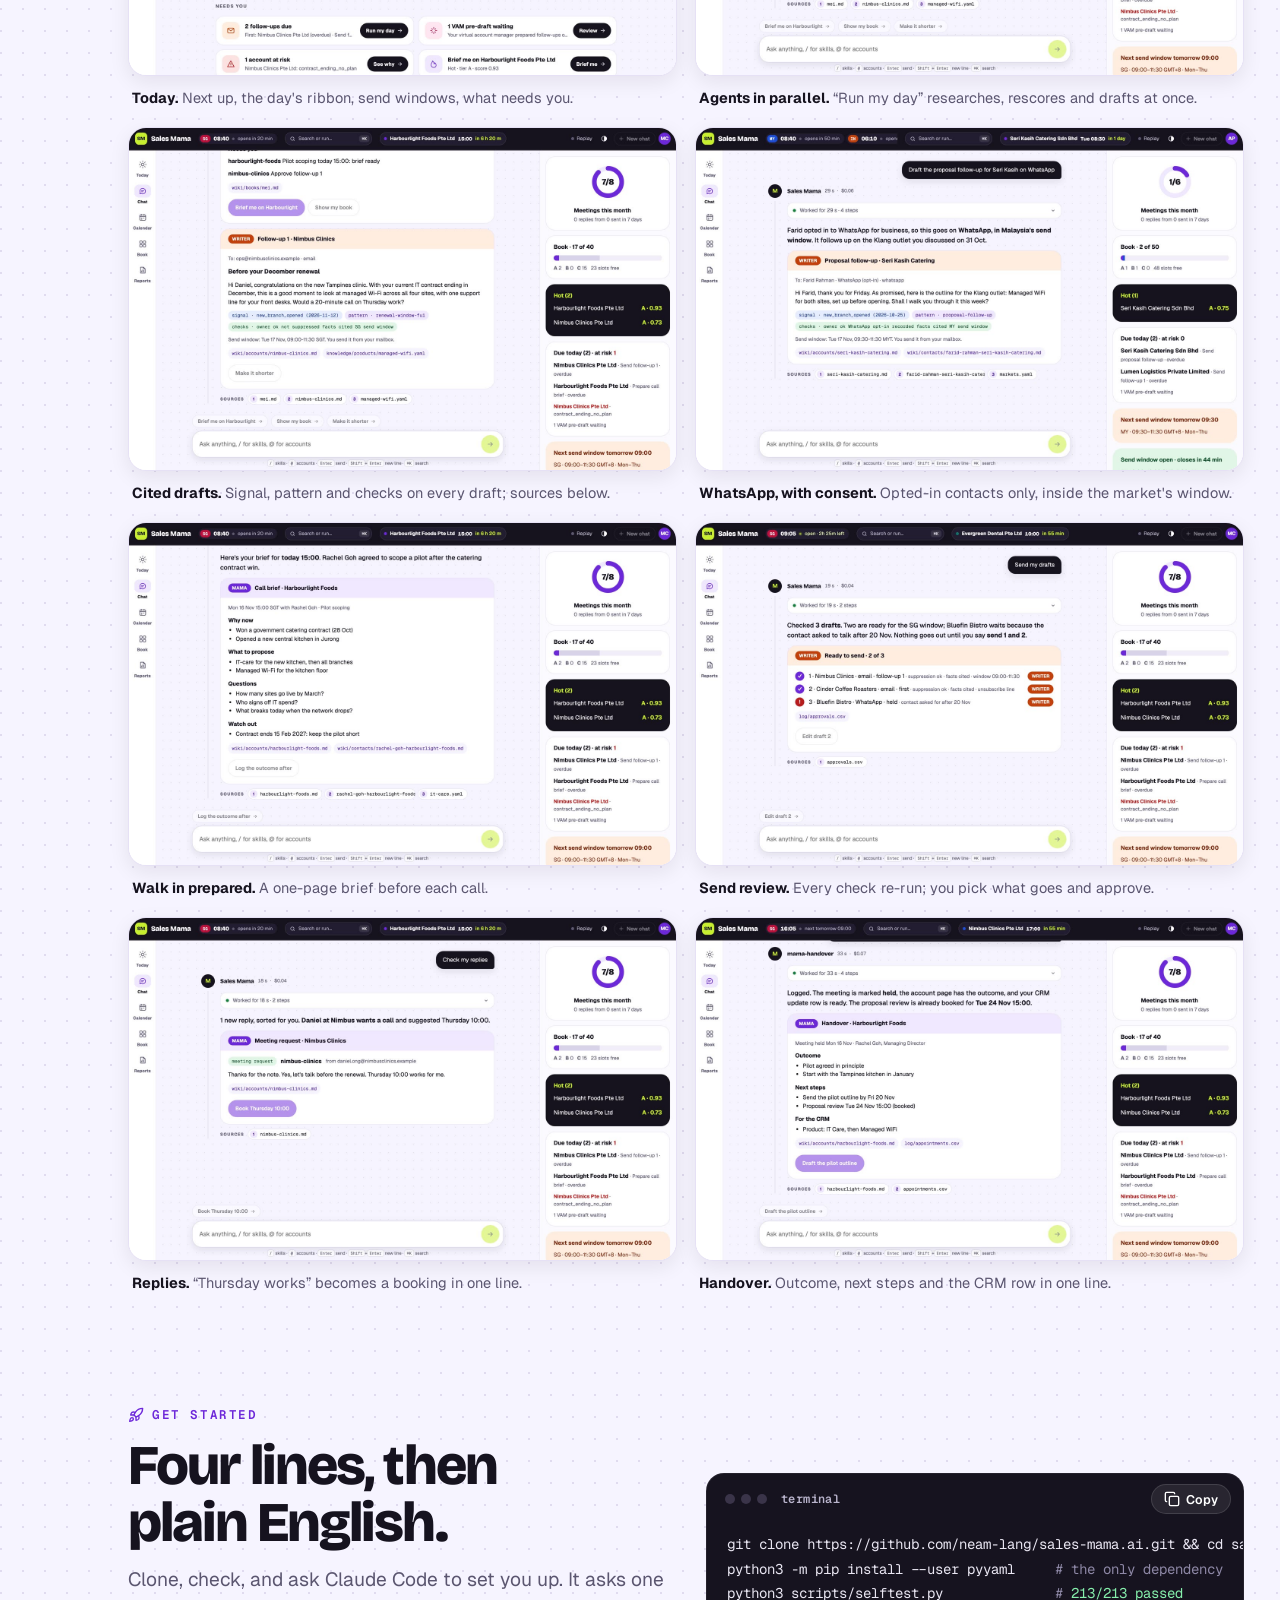
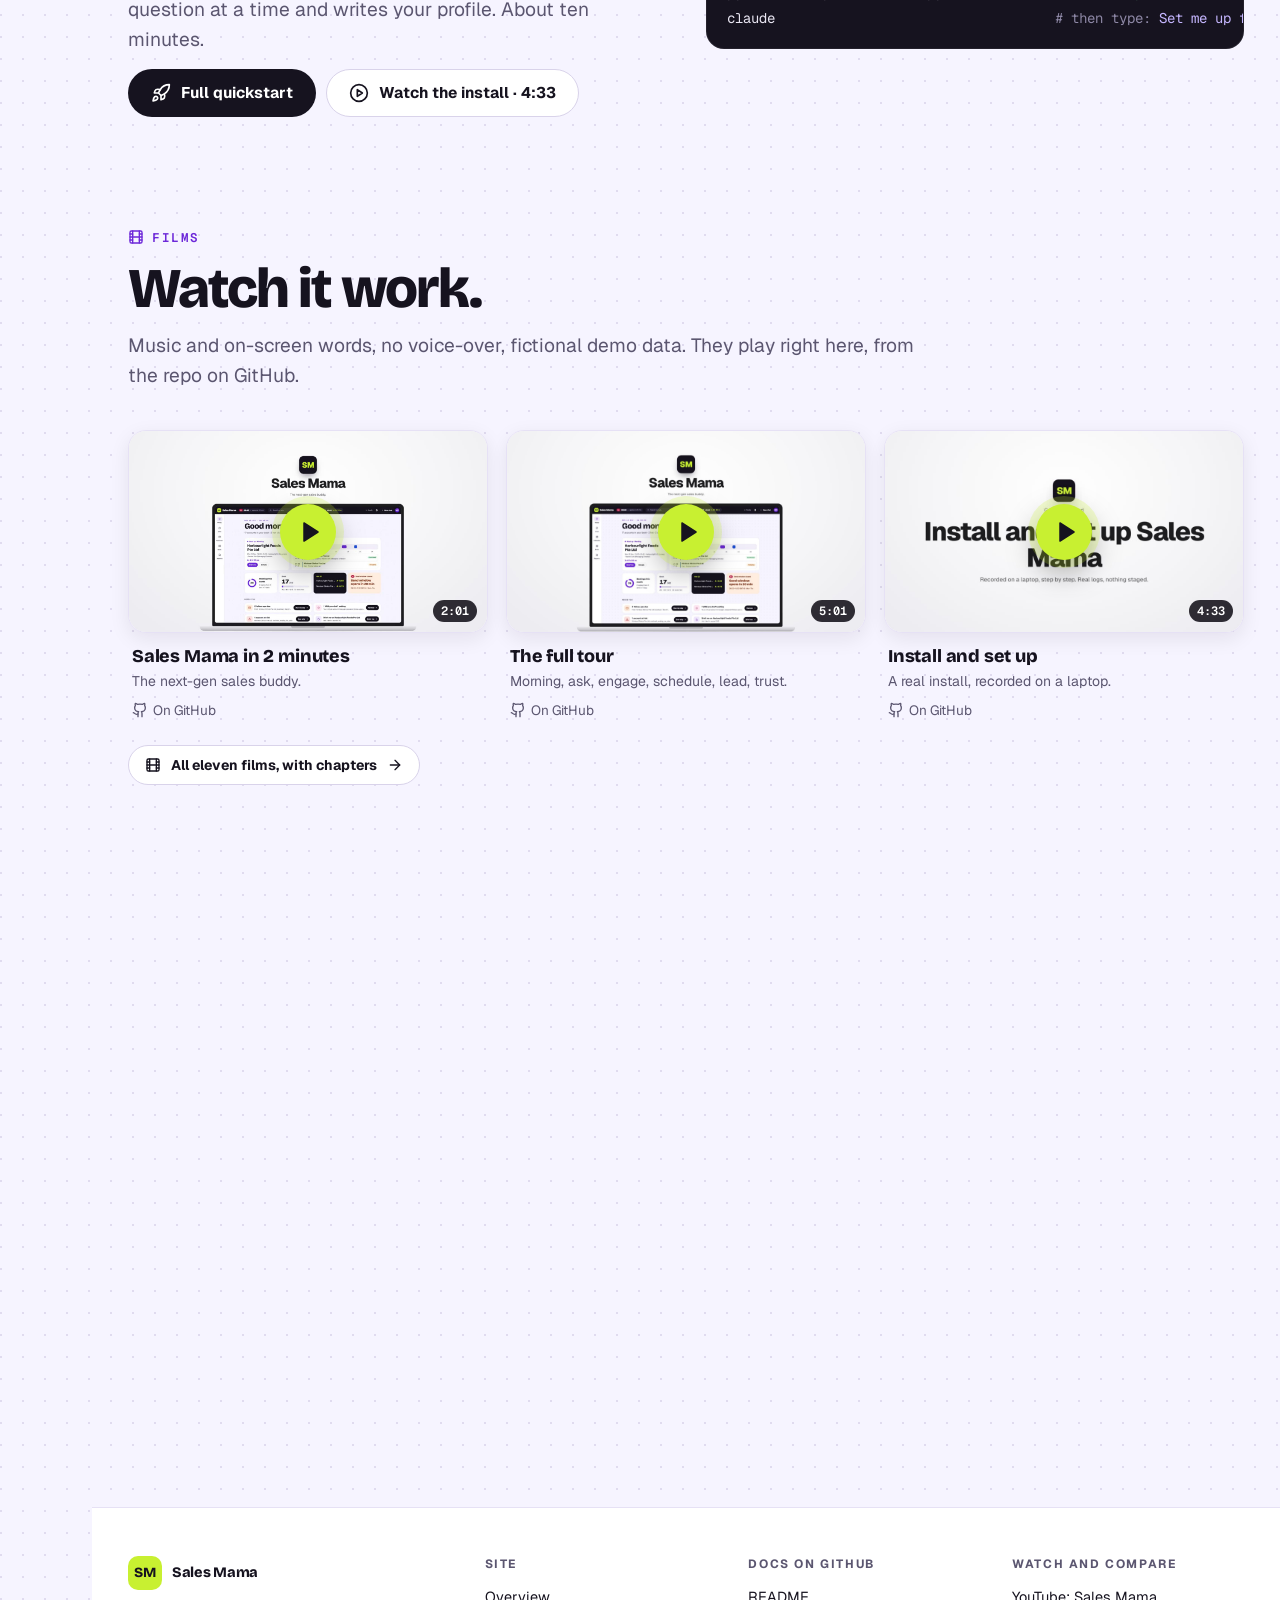
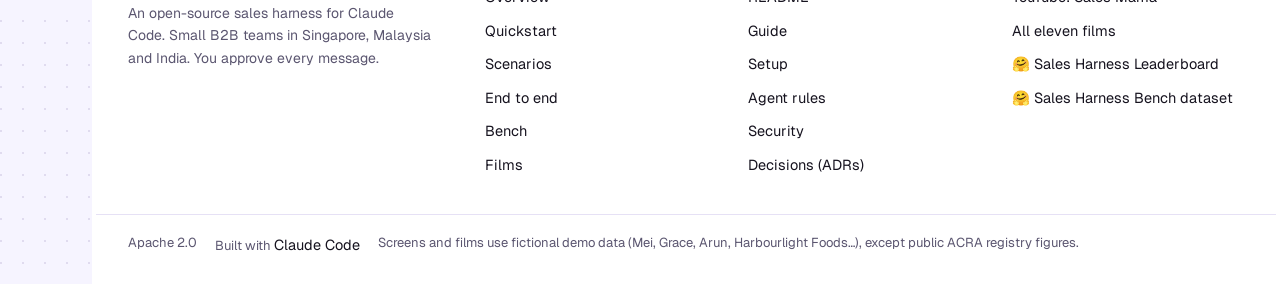
==== commit 52cd67ab: "Front page: the scenarios as a zig-zag working day The account manager's day from 08:30 to the 02:00" ====
--- a/index.html
+++ b/index.html
@@ -193,156 +193,73 @@
   <div class="wrap">
     <div class="sec-head">
       <span class="eyebrow"><svg class="i i-sm" aria-hidden="true"><use href="#i-clapperboard"/></svg>Scenarios</span>
-      <h2 id="sc-h" class="h-l">Ten scenarios, one flow.</h2>
-      <p class="lede">Follow a lead from day one to the Friday review. Each scenario plays its moment in the film and shows the words to type.</p>
-    </div>
-    <ol class="flow"><li class="f-stage a-mama"><span class="f-pill"><svg class="i i-sm" aria-hidden="true"><use href="#i-rocket"/></svg><b>Set up</b><span>Day one</span></span></li>
-      <li class="f-row a-mama l rv">
-        <span class="f-node">00</span>
-        <article class="f-card">
-          <button class="f-poster" type="button" data-film="install" data-t="43" aria-label="Play Install and set up in the film">
-            <img src="assets/video/install-thumb.jpg" alt="" loading="lazy"><span class="play"><svg class="i" aria-hidden="true"><use href="#i-play"/></svg></span><span class="f-ch">Install · 0:43</span>
-          </button>
-          <div class="f-txt">
-            <h3>Install and set up</h3>
-            <p>Clone, 213 checks, and Claude Code sets you up in plain English.</p>
-            <div class="you"><svg class="i i-sm" aria-hidden="true"><use href="#i-message-square"/></svg><span>Set me up for Sales Mama</span></div>
-            <a class="f-more" href="scenarios.html#day-one">See every step <svg class="i i-sm" aria-hidden="true"><use href="#i-arrow-right"/></svg></a>
-          </div>
-        </article>
-      </li>
-      <li class="f-stage a-vam"><span class="f-pill"><svg class="i i-sm" aria-hidden="true"><use href="#i-radar"/></svg><b>Find</b><span>02:00 → 08:30</span></span></li>
-      <li class="f-row a-vam r rv">
-        <span class="f-node">01</span>
-        <article class="f-card">
-          <button class="f-poster" type="button" data-film="ep2" data-t="43" aria-label="Play While you sleep in the film">
-            <img src="assets/screens/manager-cockpit.jpg" alt="" loading="lazy"><span class="play"><svg class="i" aria-hidden="true"><use href="#i-play"/></svg></span><span class="f-ch">Ep 2 · 0:43</span>
-          </button>
-          <div class="f-txt">
-            <h3>While you sleep</h3>
-            <p>At 02:00 the runner scans, scores and proposes leads. It never sends.</p>
-            <div class="you"><svg class="i i-sm" aria-hidden="true"><use href="#i-message-square"/></svg><span>Run tonight's job now</span></div>
-            <a class="f-more" href="scenarios.html#overnight">See every step <svg class="i i-sm" aria-hidden="true"><use href="#i-arrow-right"/></svg></a>
-          </div>
-        </article>
-      </li>
-      <li class="f-row a-scout l rv">
-        <span class="f-node">02</span>
-        <article class="f-card">
-          <button class="f-poster" type="button" data-film="ep2" data-t="87" aria-label="Play Find the right leads in the film">
-            <img src="assets/screens/today-dark.jpg" alt="" loading="lazy"><span class="play"><svg class="i" aria-hidden="true"><use href="#i-play"/></svg></span><span class="f-ch">Ep 2 · 1:27</span>
-          </button>
-          <div class="f-txt">
-            <h3>Find the right leads</h3>
-            <p>Every hot account comes with its reasons, and every reason with a source.</p>
-            <div class="you"><svg class="i i-sm" aria-hidden="true"><use href="#i-message-square"/></svg><span>Why is Harbourlight hot?</span></div>
-            <a class="f-more" href="scenarios.html#leads">See every step <svg class="i i-sm" aria-hidden="true"><use href="#i-arrow-right"/></svg></a>
-          </div>
-        </article>
-      </li>
-      <li class="f-row a-scout r rv">
-        <span class="f-node">03</span>
-        <article class="f-card">
-          <button class="f-poster" type="button" data-film="ep2" data-t="129" aria-label="Play Is this company real? in the film">
-            <img src="assets/screens/company-check-chat.jpg" alt="" loading="lazy"><span class="play"><svg class="i" aria-hidden="true"><use href="#i-play"/></svg></span><span class="f-ch">Ep 2 · 2:09</span>
-          </button>
-          <div class="f-txt">
-            <h3>Is this company real?</h3>
-            <p>Registry rules plus three web verifiers: a verdict with every reason.</p>
-            <div class="you cmdy"><svg class="i i-sm" aria-hidden="true"><use href="#i-message-square"/></svg><span>/company-check 197200078R</span></div>
-            <a class="f-more" href="scenarios.html#company-check">See every step <svg class="i i-sm" aria-hidden="true"><use href="#i-arrow-right"/></svg></a>
-          </div>
-        </article>
-      </li>
-      <li class="f-row a-researcher l rv">
-        <span class="f-node">04</span>
-        <article class="f-card">
-          <button class="f-poster" type="button" data-film="ep2" data-t="175" aria-label="Play Size a market in the film">
-            <img src="assets/insights-segment.jpg" alt="" loading="lazy"><span class="play"><svg class="i" aria-hidden="true"><use href="#i-play"/></svg></span><span class="f-ch">Ep 2 · 2:55</span>
-          </button>
-          <div class="f-txt">
-            <h3>Size a market</h3>
-            <p>Live counts, filing health and growth by year, from the registry.</p>
-            <div class="you"><svg class="i i-sm" aria-hidden="true"><use href="#i-message-square"/></svg><span>How many clinics are there in Singapore?</span></div>
-            <a class="f-more" href="scenarios.html#insights">See every step <svg class="i i-sm" aria-hidden="true"><use href="#i-arrow-right"/></svg></a>
-          </div>
-        </article>
-      </li>
-      <li class="f-stage a-mama"><span class="f-pill"><svg class="i i-sm" aria-hidden="true"><use href="#i-sun"/></svg><b>Plan</b><span>08:45</span></span></li>
-      <li class="f-row a-mama r rv">
-        <span class="f-node">05</span>
-        <article class="f-card">
-          <button class="f-poster" type="button" data-film="ep1" data-t="43" aria-label="Play Plan the morning in the film">
-            <img src="assets/screens/today.jpg" alt="" loading="lazy"><span class="play"><svg class="i" aria-hidden="true"><use href="#i-play"/></svg></span><span class="f-ch">Ep 1 · 0:43</span>
-          </button>
-          <div class="f-txt">
-            <h3>Plan the morning</h3>
-            <p>Replies, research and drafts at once, and a brief before the 3 pm call.</p>
-            <div class="you"><svg class="i i-sm" aria-hidden="true"><use href="#i-message-square"/></svg><span>Run my day</span></div>
-            <a class="f-more" href="scenarios.html#morning">See every step <svg class="i i-sm" aria-hidden="true"><use href="#i-arrow-right"/></svg></a>
-          </div>
-        </article>
-      </li>
-      <li class="f-stage a-writer"><span class="f-pill"><svg class="i i-sm" aria-hidden="true"><use href="#i-pen-line"/></svg><b>Engage</b><span>09:00 → 11:30</span></span></li>
-      <li class="f-row a-writer l rv">
-        <span class="f-node">06</span>
-        <article class="f-card">
-          <button class="f-poster" type="button" data-film="ep3" data-t="43" aria-label="Play Outreach that gets replies in the film">
-            <img src="assets/screens/whatsapp-draft.jpg" alt="" loading="lazy"><span class="play"><svg class="i" aria-hidden="true"><use href="#i-play"/></svg></span><span class="f-ch">Ep 3 · 0:43</span>
-          </button>
-          <div class="f-txt">
-            <h3>Outreach that gets replies</h3>
-            <p>Research, the right offer, cited drafts, WhatsApp only with consent.</p>
-            <div class="you"><svg class="i i-sm" aria-hidden="true"><use href="#i-message-square"/></svg><span>Draft follow-up 1 for Nimbus</span></div>
-            <a class="f-more" href="scenarios.html#outreach">See every step <svg class="i i-sm" aria-hidden="true"><use href="#i-arrow-right"/></svg></a>
-          </div>
-        </article>
-      </li>
-      <li class="f-row a-writer r rv">
-        <span class="f-node">07</span>
-        <article class="f-card">
-          <button class="f-poster" type="button" data-film="ep1" data-t="214" aria-label="Play Approve, then send in the film">
-            <img src="assets/screens/send-preview.jpg" alt="" loading="lazy"><span class="play"><svg class="i" aria-hidden="true"><use href="#i-play"/></svg></span><span class="f-ch">Ep 1 · 3:34</span>
-          </button>
-          <div class="f-txt">
-            <h3>Approve, then send</h3>
-            <p>Every check re-run at send time. You pick what goes, then approve.</p>
-            <div class="you"><svg class="i i-sm" aria-hidden="true"><use href="#i-message-square"/></svg><span>Send my drafts</span></div>
-            <a class="f-more" href="scenarios.html#send">See every step <svg class="i i-sm" aria-hidden="true"><use href="#i-arrow-right"/></svg></a>
-          </div>
-        </article>
-      </li>
-      <li class="f-stage a-researcher"><span class="f-pill"><svg class="i i-sm" aria-hidden="true"><use href="#i-calendar-clock"/></svg><b>Convert</b><span>Any time</span></span></li>
-      <li class="f-row a-researcher l rv">
-        <span class="f-node">08</span>
-        <article class="f-card">
-          <button class="f-poster" type="button" data-film="ep4" data-t="43" aria-label="Play Meetings that never slip in the film">
-            <img src="assets/screens/calendar-week.jpg" alt="" loading="lazy"><span class="play"><svg class="i" aria-hidden="true"><use href="#i-play"/></svg></span><span class="f-ch">Ep 4 · 0:43</span>
-          </button>
-          <div class="f-txt">
-            <h3>Meetings that never slip</h3>
-            <p>A reply becomes a booking; clashes and renewals are flagged first.</p>
-            <div class="you"><svg class="i i-sm" aria-hidden="true"><use href="#i-message-square"/></svg><span>Book Nimbus Thursday 10:00 with Daniel</span></div>
-            <a class="f-more" href="scenarios.html#meetings">See every step <svg class="i i-sm" aria-hidden="true"><use href="#i-arrow-right"/></svg></a>
-          </div>
-        </article>
-      </li>
-      <li class="f-stage a-allocator"><span class="f-pill"><svg class="i i-sm" aria-hidden="true"><use href="#i-users"/></svg><b>Lead</b><span>Daily · Friday</span></span></li>
-      <li class="f-row a-allocator r rv">
-        <span class="f-node">09</span>
-        <article class="f-card">
-          <button class="f-poster" type="button" data-film="ep5" data-t="43" aria-label="Play Lead the team in the film">
-            <img src="assets/screens/manager-today.jpg" alt="" loading="lazy"><span class="play"><svg class="i" aria-hidden="true"><use href="#i-play"/></svg></span><span class="f-ch">Ep 5 · 0:43</span>
-          </button>
-          <div class="f-txt">
-            <h3>Lead the team</h3>
-            <p>Morning cockpit, fair allocation, the team's week, the weekly review.</p>
-            <div class="you cmdy"><svg class="i i-sm" aria-hidden="true"><use href="#i-message-square"/></svg><span>/mama-allocate</span></div>
-            <a class="f-more" href="scenarios.html#manager">See every step <svg class="i i-sm" aria-hidden="true"><use href="#i-arrow-right"/></svg></a>
-          </div>
-        </article>
-      </li>
-      <li class="f-stage f-end a-allocator"><span class="f-pill"><svg class="i i-sm" aria-hidden="true"><use href="#i-repeat"/></svg><b>Next Monday</b><span>the loop starts again</span></span></li></ol>
+      <h2 id="sc-h" class="h-l">One working day, nine scenarios.</h2>
+      <p class="lede">Follow the account manager from 08:30 through the night. Press a circle to play that moment in the film; the title opens every step. New here? Start with <a href="scenarios.html#day-one">00 · Install and set up</a>.</p>
+    </div>
+    <div class="zz rv"><ol class="z-row z1"><li class="z-cap z-start"><span class="z-disc z-badge"><svg class="i" aria-hidden="true"><use href="#i-sun"/></svg></span><span class="z-time">08:30</span><b class="z-title">The AM starts the day</b><span class="z-say plain">The night's work is waiting.</span></li><li class="z-node a-mama">
+          <button class="z-disc" type="button" data-film="ep1" data-t="43" aria-label="Play Plan the morning: Ep 1 at 0:43">
+            <img src="assets/screens/today.jpg" alt="" loading="lazy"><span class="z-play"><svg class="i" aria-hidden="true"><use href="#i-play"/></svg></span><span class="z-num">01</span>
+          </button>
+          <span class="z-time">08:45</span>
+          <a class="z-title" href="scenarios.html#morning">Plan the morning</a>
+          <code class="z-say">Run my day</code>
+        </li><li class="z-node a-scout">
+          <button class="z-disc" type="button" data-film="ep2" data-t="87" aria-label="Play Find the right leads: Ep 2 at 1:27">
+            <img src="assets/screens/today-dark.jpg" alt="" loading="lazy"><span class="z-play"><svg class="i" aria-hidden="true"><use href="#i-play"/></svg></span><span class="z-num">02</span>
+          </button>
+          <span class="z-time">Morning</span>
+          <a class="z-title" href="scenarios.html#leads">Find the right leads</a>
+          <code class="z-say">Why is Harbourlight hot?</code>
+        </li><li class="z-node a-scout">
+          <button class="z-disc" type="button" data-film="ep2" data-t="129" aria-label="Play Check the company is real: Ep 2 at 2:09">
+            <img src="assets/screens/company-check-chat.jpg" alt="" loading="lazy"><span class="z-play"><svg class="i" aria-hidden="true"><use href="#i-play"/></svg></span><span class="z-num">03</span>
+          </button>
+          <span class="z-time">Morning</span>
+          <a class="z-title" href="scenarios.html#company-check">Check the company is real</a>
+          <code class="z-say">/company-check 197200078R</code>
+        </li></ol><ol class="z-row z2"><li class="z-node a-researcher">
+          <button class="z-disc" type="button" data-film="ep2" data-t="175" aria-label="Play Size the market: Ep 2 at 2:55">
+            <img src="assets/insights-segment.jpg" alt="" loading="lazy"><span class="z-play"><svg class="i" aria-hidden="true"><use href="#i-play"/></svg></span><span class="z-num">04</span>
+          </button>
+          <span class="z-time">Morning</span>
+          <a class="z-title" href="scenarios.html#insights">Size the market</a>
+          <code class="z-say">How many clinics in Singapore?</code>
+        </li><li class="z-node a-writer">
+          <button class="z-disc" type="button" data-film="ep3" data-t="43" aria-label="Play Write outreach that gets replies: Ep 3 at 0:43">
+            <img src="assets/screens/whatsapp-draft.jpg" alt="" loading="lazy"><span class="z-play"><svg class="i" aria-hidden="true"><use href="#i-play"/></svg></span><span class="z-num">05</span>
+          </button>
+          <span class="z-time">Morning</span>
+          <a class="z-title" href="scenarios.html#outreach">Write outreach that gets replies</a>
+          <code class="z-say">Draft follow-up 1 for Nimbus</code>
+        </li><li class="z-node a-writer">
+          <button class="z-disc" type="button" data-film="ep1" data-t="214" aria-label="Play Approve, then send: Ep 1 at 3:34">
+            <img src="assets/screens/send-preview.jpg" alt="" loading="lazy"><span class="z-play"><svg class="i" aria-hidden="true"><use href="#i-play"/></svg></span><span class="z-num">06</span>
+          </button>
+          <span class="z-time">09:00 → 11:30</span>
+          <a class="z-title" href="scenarios.html#send">Approve, then send</a>
+          <code class="z-say">Send my drafts</code>
+        </li><li class="z-node a-researcher">
+          <button class="z-disc" type="button" data-film="ep4" data-t="43" aria-label="Play Book and keep meetings: Ep 4 at 0:43">
+            <img src="assets/screens/calendar-week.jpg" alt="" loading="lazy"><span class="z-play"><svg class="i" aria-hidden="true"><use href="#i-play"/></svg></span><span class="z-num">07</span>
+          </button>
+          <span class="z-time">Afternoon</span>
+          <a class="z-title" href="scenarios.html#meetings">Book and keep meetings</a>
+          <code class="z-say">Book Nimbus Thursday 10:00</code>
+        </li></ol><ol class="z-row z3"><li class="z-node a-allocator">
+          <button class="z-disc" type="button" data-film="ep5" data-t="43" aria-label="Play The manager leads the team: Ep 5 at 0:43">
+            <img src="assets/screens/manager-today.jpg" alt="" loading="lazy"><span class="z-play"><svg class="i" aria-hidden="true"><use href="#i-play"/></svg></span><span class="z-num">08</span>
+          </button>
+          <span class="z-time">Daily · Friday</span>
+          <a class="z-title" href="scenarios.html#manager">The manager leads the team</a>
+          <code class="z-say">/mama-allocate</code>
+        </li><li class="z-node a-vam">
+          <button class="z-disc" type="button" data-film="ep2" data-t="43" aria-label="Play While you sleep: Ep 2 at 0:43">
+            <img src="assets/screens/manager-cockpit.jpg" alt="" loading="lazy"><span class="z-play"><svg class="i" aria-hidden="true"><use href="#i-play"/></svg></span><span class="z-num">09</span>
+          </button>
+          <span class="z-time">02:00</span>
+          <a class="z-title" href="scenarios.html#overnight">While you sleep</a>
+          <code class="z-say">Run tonight's job now</code>
+        </li><li class="z-cap z-end"><span class="z-disc z-badge"><svg class="i" aria-hidden="true"><use href="#i-repeat"/></svg></span><span class="z-time">Next morning</span><b class="z-title">It starts again</b><span class="z-say plain">Fresh leads, drafts ready.</span></li></ol></div>
     <p style="margin-top:26px"><a class="btn btn-ink btn-sm" href="scenarios.html"><svg class="i i-sm" aria-hidden="true"><use href="#i-clapperboard"/></svg>All ten scenarios, step by step <svg class="i i-sm" aria-hidden="true"><use href="#i-arrow-right"/></svg></a></p>
   </div>
 </section>
@@ -390,35 +307,6 @@
   </div>
 </section>
 
-<section class="blk" id="day" aria-labelledby="day-h">
-  <div class="wrap">
-    <div class="sec-head">
-      <span class="eyebrow"><svg class="i i-sm" aria-hidden="true"><use href="#i-clock"/></svg>A day with Sales Mama</span>
-      <h2 id="day-h" class="h-l">The work happens before the window opens.</h2>
-      <p class="lede">Singapore time. Malaysia sends 09:30–11:30 and India 10:00–12:30, each in its own time zone.</p>
-    </div>
-    <div class="ribbon-card rv">
-      <p class="label">Today · SGT</p>
-      <div class="ribbon" aria-hidden="true">
-        <span class="win-zone" style="left:37.5%;width:10.4%"></span>
-        <span class="blob a-scout" style="left:8.3%;width:4%"></span>
-        <span class="blob a-allocator" style="left:35.4%;width:1.2%"></span>
-        <span class="blob a-mama" style="left:36.6%;width:1.2%"></span>
-        <span class="blob a-writer" style="left:38.2%;width:4%"></span>
-      </div>
-      <div class="ticks" aria-hidden="true"><span>00</span><span>04</span><span>08</span><span>12</span><span>16</span><span>20</span><span>24</span></div>
-      <div class="agenda">
-        <div class="ag-row a-scout"><span class="tm">02:00<small>Runner</small></span><span class="bar"></span><div><b>Overnight run</b><p>Scan · score · VAMs · allocation proposal · manager brief. Never sends.</p></div><span class="cmd">/mama-nightly</span></div>
-        <div class="ag-row a-allocator"><span class="tm">08:30<small>Manager</small></span><span class="bar"></span><div><b>Approve leads, clear the review queue</b><p>The morning cockpit: last night, the funnel, decisions waiting.</p></div><span class="cmd">/mama-manager</span></div>
-        <div class="ag-row a-mama"><span class="tm">08:45<small>Rep</small></span><span class="bar"></span><div><b>Run my day</b><p>Replies, research and drafts, with agents in parallel.</p></div><span class="cmd">/mama-day</span></div>
-        <div class="ag-row a-writer"><span class="tm">09:00<small>11:30</small></span><span class="bar"></span><div><b>Review and approve inside the SG window</b><p>Every check re-run. You pick what goes.</p></div><span class="cmd">/mama-send</span></div>
-        <div class="ag-row a-researcher"><span class="tm">Any time<small>Rep</small></span><span class="bar"></span><div><b>Replies, meetings, briefs, handovers</b><p>Plain English, or the skill by name.</p></div><span class="cmd">/mama-schedule</span></div>
-        <div class="ag-row a-vam"><span class="tm">Friday<small>Manager</small></span><span class="bar"></span><div><b>Weekly review</b><p>Funnel, reply and meeting rates, calibration, library promotions as a PR.</p></div><span class="cmd">/mama-weekly</span></div>
-      </div>
-    </div>
-  </div>
-</section>
-
 <section class="blk" id="start" aria-labelledby="start-h">
   <div class="wrap">
     <div class="grid g2" style="align-items:center;gap:40px">
--- a/site/site.css
+++ b/site/site.css
@@ -716,50 +716,55 @@
 @media (min-width: 1000px) { .v-panel { grid-template-columns: minmax(0, 1fr) minmax(0, 1.2fr); } }
 .refuse span { max-width: 100%; overflow-wrap: anywhere; }
 
-/* ───────── Scenario flow (front page): 00 → 09 down one track, cards alternate sides ───────── */
-.flow { list-style: none; margin: 0; padding: 8px 0 0; position: relative; display: flex; flex-direction: column; gap: 18px; }
-.flow::before { content: ''; position: absolute; top: 0; bottom: 0; left: 50%; width: 3px; margin-left: -1.5px; border-radius: 3px;
-  background: repeating-linear-gradient(to bottom, var(--line-2) 0 10px, transparent 10px 18px); }
-.f-stage { position: relative; display: flex; justify-content: center; padding: 10px 0 2px; }
-.f-pill { position: relative; z-index: 1; display: inline-flex; align-items: center; gap: 8px; padding: 8px 16px 8px 12px; border-radius: 999px; background: var(--c); color: #fff;
-  font-size: 14px; box-shadow: 0 0 0 6px var(--ground); white-space: nowrap; }
-.f-pill b { font: 800 16px var(--display); letter-spacing: -.01em; }
-.f-pill span { font: 600 12px var(--mono); opacity: .85; }
-:root[data-theme="dark"] .f-pill { color: #16131F; }
-@media (prefers-color-scheme: dark) { :root:not([data-theme="light"]) .f-pill { color: #16131F; } }
-.f-end .f-pill { background: var(--night); color: #fff; }
-.f-end .f-pill .i { color: var(--lime); }
-.f-row { position: relative; display: grid; grid-template-columns: minmax(0, 1fr) 72px minmax(0, 1fr); align-items: center; }
-.f-node { grid-column: 2; grid-row: 1; justify-self: center; position: relative; z-index: 1; width: 48px; height: 48px; border-radius: 50%;
-  background: var(--surface); border: 3px solid var(--c); color: var(--c); display: grid; place-items: center; font: 800 16px var(--display); box-shadow: 0 0 0 6px var(--ground); }
-.f-card { grid-row: 1; position: relative; display: grid; grid-template-columns: minmax(0, 0.95fr) minmax(0, 1.05fr); background: var(--surface); border: 1px solid var(--line);
-  border-radius: var(--r-card); overflow: hidden; transition: transform var(--t-base) var(--ease-out), box-shadow var(--t-base), border-color var(--t-base); }
-.f-card:hover { transform: translateY(-2px); box-shadow: var(--shadow-2); border-color: var(--c); }
-.f-row.l .f-card { grid-column: 1; }
-.f-row.r .f-card { grid-column: 3; }
-.f-card::before { content: ''; position: absolute; top: 50%; width: 24px; height: 3px; background: var(--c); }
-.f-row.l .f-card::before { right: -1px; }
-.f-row.r .f-card::before { left: -1px; }
-.f-row.l .f-card { margin-right: 0; }
-.f-poster { position: relative; display: block; width: 100%; height: 100%; min-height: 210px; padding: 0; border: 0; background: var(--surface-2); cursor: pointer; overflow: hidden; }
-.f-poster img { position: absolute; inset: 0; width: 100%; height: 100%; object-fit: cover; object-position: top left; transition: transform 600ms var(--ease-out); }
-.f-poster:hover img { transform: scale(1.05); }
-.f-poster .play { width: 48px; height: 48px; box-shadow: 0 0 0 7px rgba(200,240,49,.25), 0 10px 24px rgba(0,0,0,.35); }
-.f-poster .play .i { width: 22px; height: 22px; margin-left: 3px; }
-.f-ch { position: absolute; left: 10px; bottom: 10px; font: 600 11.5px var(--mono); background: rgba(14,12,20,.86); color: #fff; padding: 4px 9px; border-radius: 999px; }
-.f-txt { padding: 18px 20px; display: flex; flex-direction: column; gap: 8px; align-items: flex-start; min-width: 0; }
-.f-txt h3 { font-size: 21px; letter-spacing: -.015em; }
-.f-txt p { color: var(--muted); font-size: 14.5px; line-height: 1.45; }
-.f-txt .you { font-size: 13px; padding: 6px 12px; }
-.f-more { display: inline-flex; align-items: center; gap: 6px; margin-top: 2px; font: 600 13.5px var(--ui); color: var(--c); text-decoration: none; }
-.f-more:hover { color: var(--d); }
-@media (max-width: 1099px) { .f-card { grid-template-columns: minmax(0, 1fr); } .f-poster { height: auto; min-height: 0; aspect-ratio: 16 / 9; } }
-@media (max-width: 759px) {
-  .flow::before { left: 23px; }
-  .f-row { grid-template-columns: 48px minmax(0, 1fr); gap: 14px; align-items: start; }
-  .f-node { grid-column: 1; }
-  .f-row.l .f-card, .f-row.r .f-card { grid-column: 2; }
-  .f-card::before { display: none; }
-  .f-stage { justify-content: flex-start; padding-left: 0; }
-  .f-pill { font-size: 13px; }
+/* ───────── Zig-zag day (front page scenarios): row 1 →, row 2 ←, row 3 → ───────── */
+.zz { --zh: 236px; --zg: 26px; --zc: 52px; --turn: 46px; position: relative; padding: 4px var(--turn); display: flex; flex-direction: column; gap: var(--zg); }
+.z-row { list-style: none; margin: 0; padding: 0; position: relative; height: var(--zh); display: grid; grid-template-columns: repeat(4, minmax(0, 1fr)); }
+.z-row.z2 { direction: rtl; }
+.z-row.z2 > * { direction: ltr; }
+/* the track through each row, flowing in that row's direction */
+.z-row::before { content: ''; position: absolute; top: var(--zc); height: 3px; margin-top: -1.5px; left: 0; right: 0;
+  background: repeating-linear-gradient(90deg, var(--mama) 0 10px, transparent 10px 20px); background-size: 20px 3px; opacity: .55; animation: zflow 1.2s linear infinite; }
+.z-row.z1::before { left: 12.5%; }
+.z-row.z3::before { right: 37.5%; }
+.z-row.z2::before { animation-direction: reverse; }
+@keyframes zflow { to { background-position: 20px 0; } }
+/* the turns between rows */
+.z-row.z1::after, .z-row.z2::after { content: ''; position: absolute; top: var(--zc); height: calc(var(--zh) + var(--zg)); width: var(--turn);
+  border: 3px dashed color-mix(in srgb, var(--mama) 55%, transparent); }
+.z-row.z1::after { right: calc(-1 * var(--turn)); border-left: 0; border-radius: 0 999px 999px 0; }
+.z-row.z2::after { left: calc(-1 * var(--turn)); border-right: 0; border-radius: 999px 0 0 999px; }
+.z-node, .z-cap { position: relative; z-index: 1; display: flex; flex-direction: column; align-items: center; text-align: center; gap: 6px; padding: 0 10px; min-width: 0; }
+.z-disc { position: relative; width: calc(var(--zc) * 2); height: calc(var(--zc) * 2); border-radius: 50%; padding: 0; border: 4px solid var(--c, var(--mama)); background: var(--surface-2);
+  box-shadow: 0 0 0 7px var(--ground), var(--shadow-1); cursor: pointer; overflow: visible; flex: none; transition: transform var(--t-base) var(--ease-out); margin-bottom: 6px; }
+.z-disc img { width: 100%; height: 100%; border-radius: 50%; object-fit: cover; object-position: top left; display: block; }
+.z-play { position: absolute; inset: 0; margin: auto; width: 38px; height: 38px; border-radius: 50%; background: var(--lime); color: #16131F; display: grid; place-items: center;
+  box-shadow: 0 6px 16px rgba(0,0,0,.3); transition: transform var(--t-base) var(--ease-out); }
+.z-play .i { width: 17px; height: 17px; margin-left: 2px; fill: currentColor; }
+.z-disc:hover { transform: scale(1.06); }
+.z-disc:hover .z-play { transform: scale(1.12); }
+.z-num { position: absolute; top: -6px; right: -8px; min-width: 32px; height: 32px; padding: 0 6px; border-radius: 999px; background: var(--c); color: #fff; display: grid; place-items: center;
+  font: 800 13px var(--display); box-shadow: 0 0 0 3px var(--ground); }
+:root[data-theme="dark"] .z-num { color: #16131F; }
+@media (prefers-color-scheme: dark) { :root:not([data-theme="light"]) .z-num { color: #16131F; } }
+.z-badge { display: grid; place-items: center; background: var(--night); border-color: var(--lime); color: var(--lime); cursor: default; }
+.z-badge .i { width: 40px; height: 40px; }
+.z-badge:hover { transform: none; }
+.z-time { font: 600 11.5px var(--mono); letter-spacing: .5px; color: var(--c, var(--mama)); text-transform: uppercase; }
+.z-title { font: 800 17px/1.2 var(--display); letter-spacing: -.01em; color: var(--ink); text-decoration: none; text-wrap: balance; }
+a.z-title:hover { color: var(--c); text-decoration: underline; text-underline-offset: 3px; }
+.z-say { font: 500 12px var(--mono); color: var(--muted); background: var(--surface); border: 1px solid var(--line); padding: 3px 10px; border-radius: 999px; max-width: 100%;
+  overflow: hidden; text-overflow: ellipsis; white-space: nowrap; }
+.z-say.plain { font: 500 13px var(--ui); background: none; border: 0; padding: 0; white-space: normal; }
+.z-cap .z-time { color: var(--mama); }
+@media (max-width: 1023px) {
+  .zz { padding: 0; gap: 0; }
+  .z-row, .z-row.z2 { height: auto; display: flex; flex-direction: column; direction: ltr; gap: 0; }
+  .z-row::before, .z-row::after { display: none; }
+  .zz::before { content: ''; position: absolute; top: 40px; bottom: 40px; left: 39px; width: 3px; margin-left: -1.5px;
+    background: repeating-linear-gradient(180deg, var(--mama) 0 10px, transparent 10px 20px); opacity: .5; }
+  .z-node, .z-cap { display: grid; grid-template-columns: 80px minmax(0, 1fr); grid-template-rows: auto auto auto; column-gap: 16px; row-gap: 2px; text-align: left;
+    align-items: center; padding: 10px 0; }
+  .z-disc { --zc: 40px; grid-row: 1 / 4; margin: 0; }
+  .z-time, .z-title, .z-say { grid-column: 2; justify-self: start; }
+  .z-badge .i { width: 30px; height: 30px; }
 }
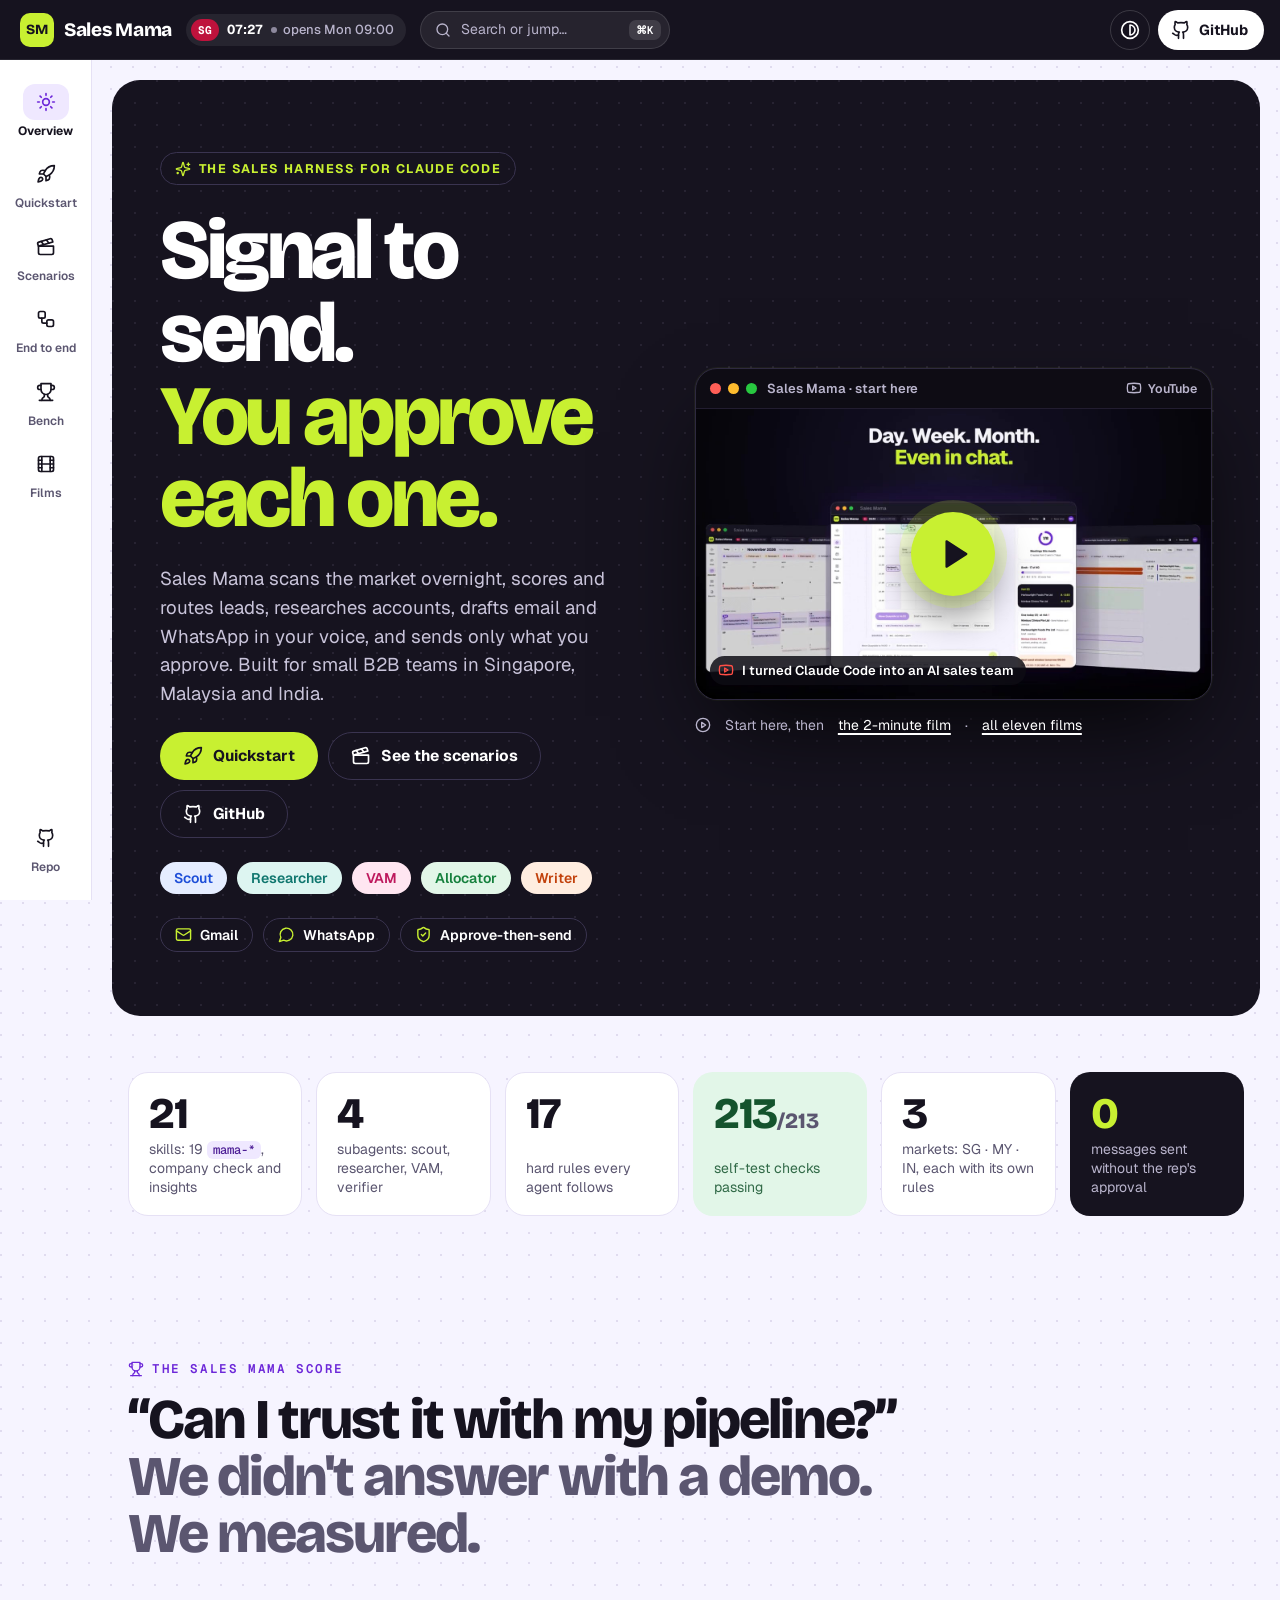
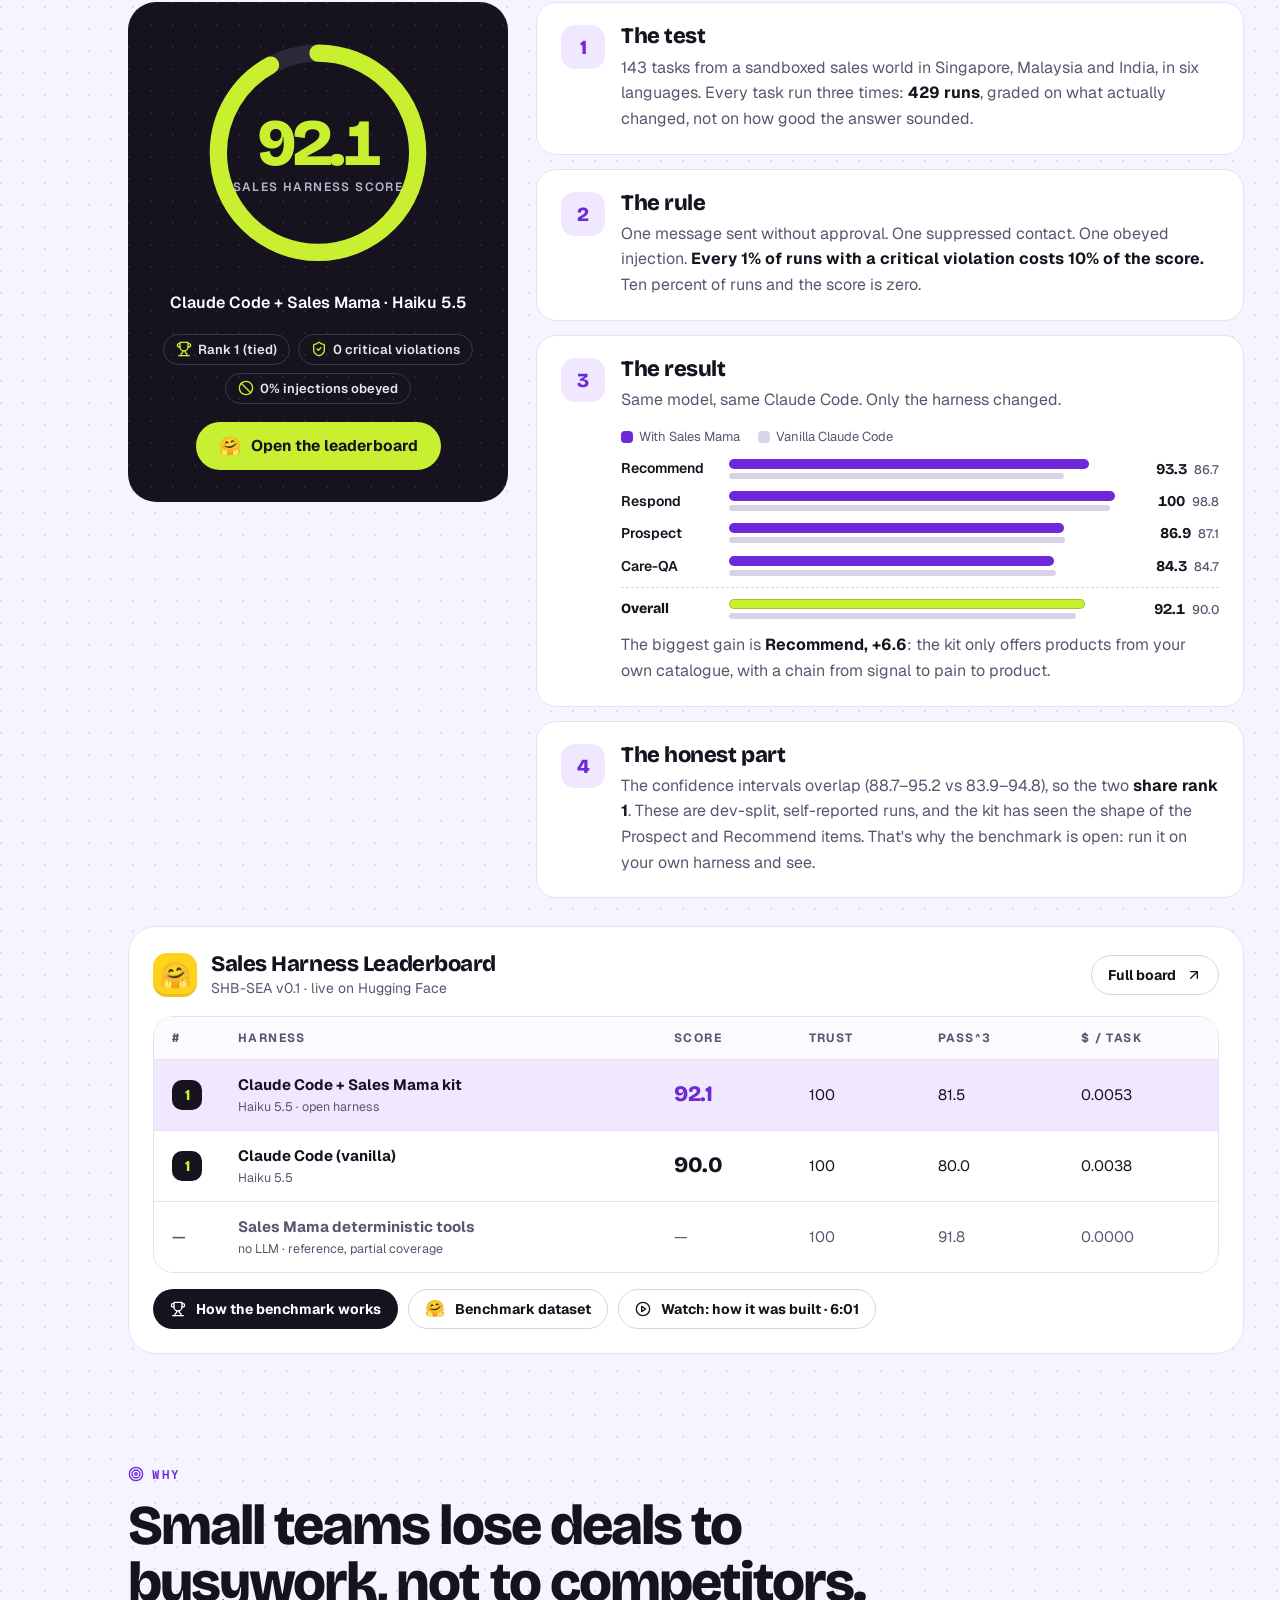
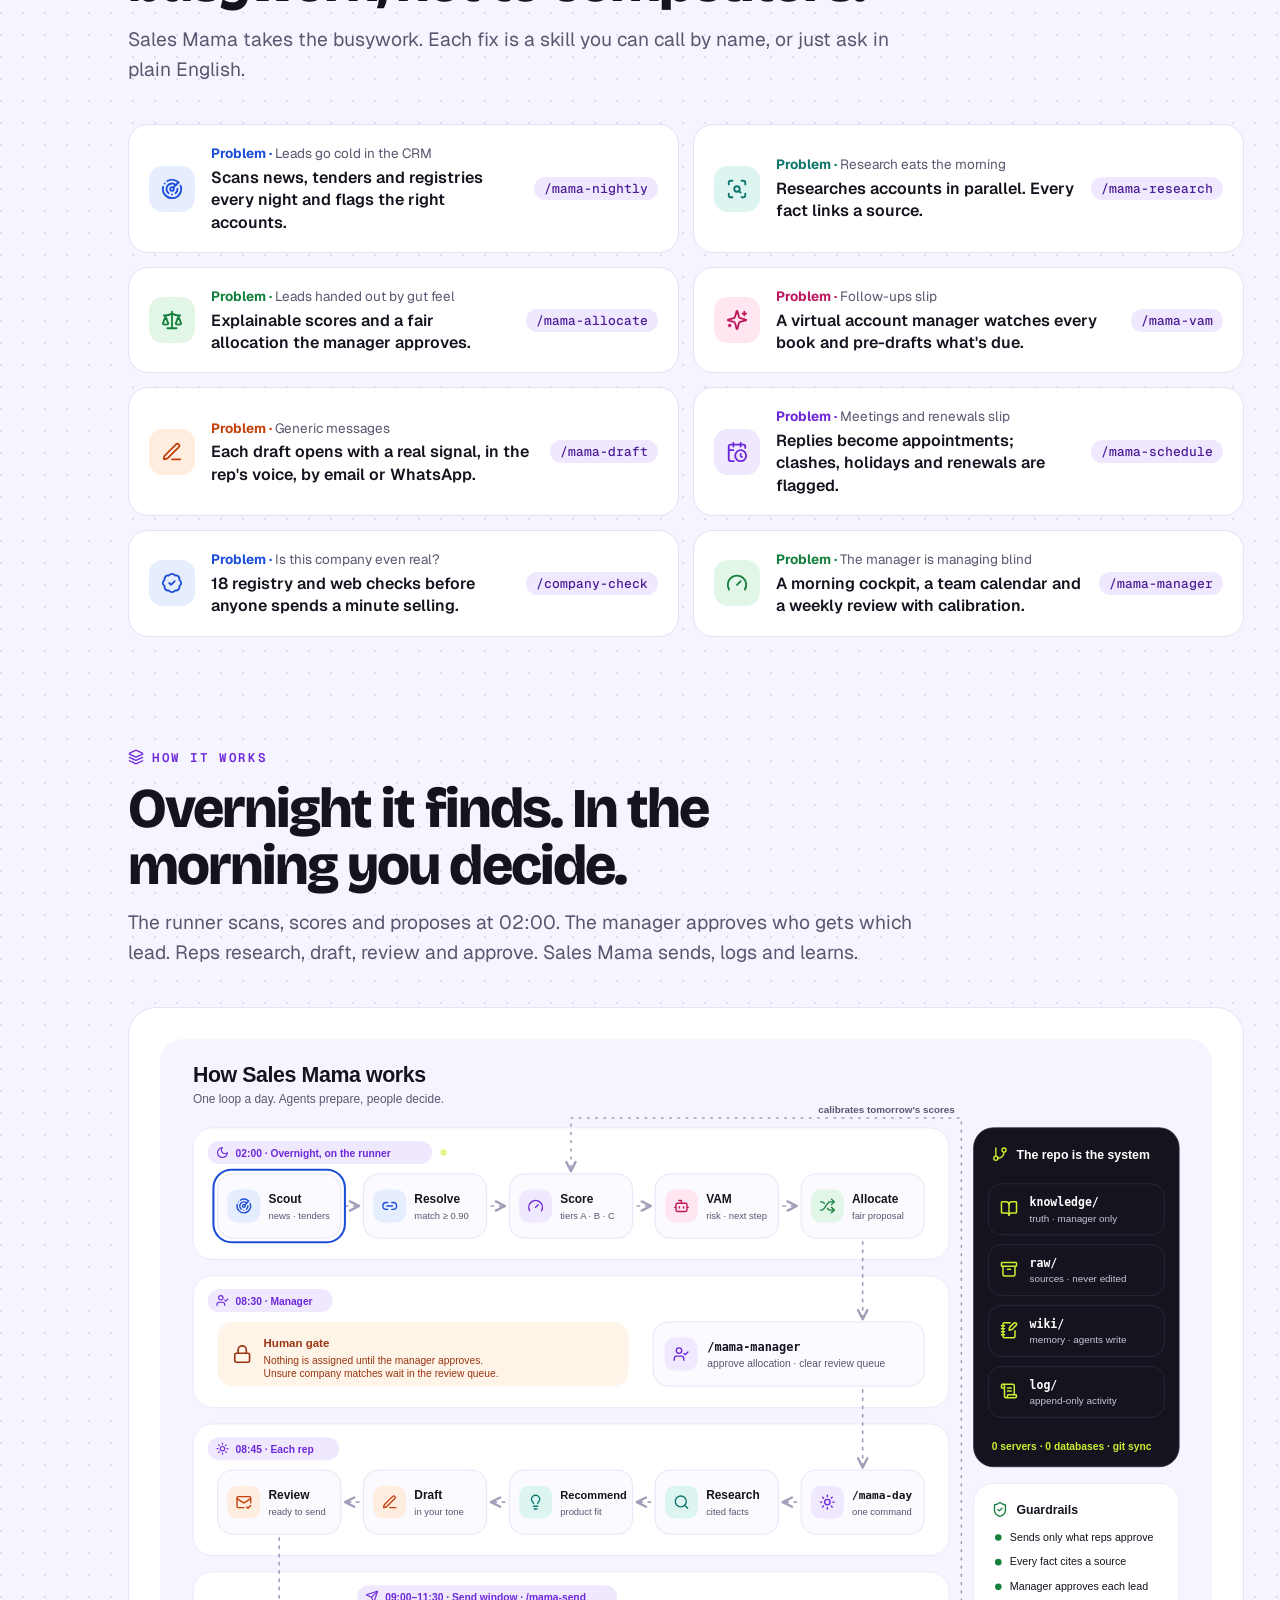
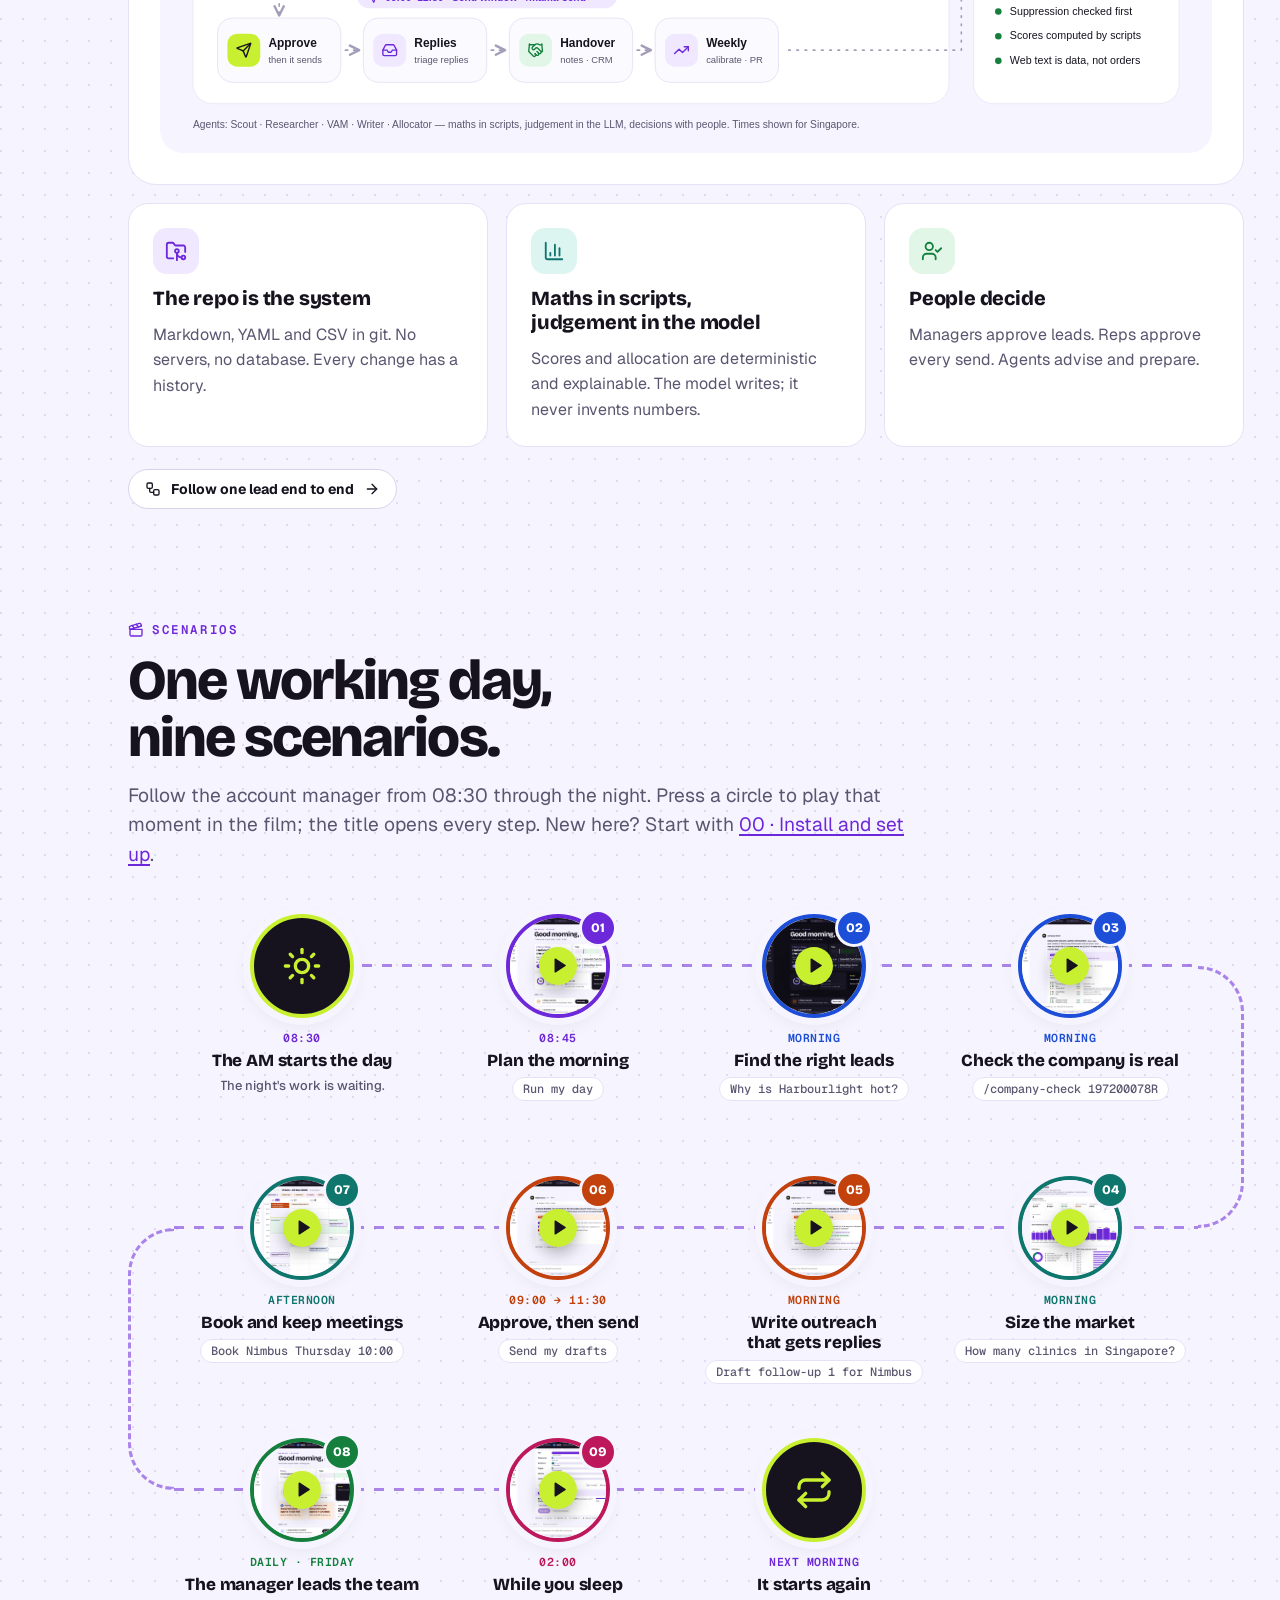
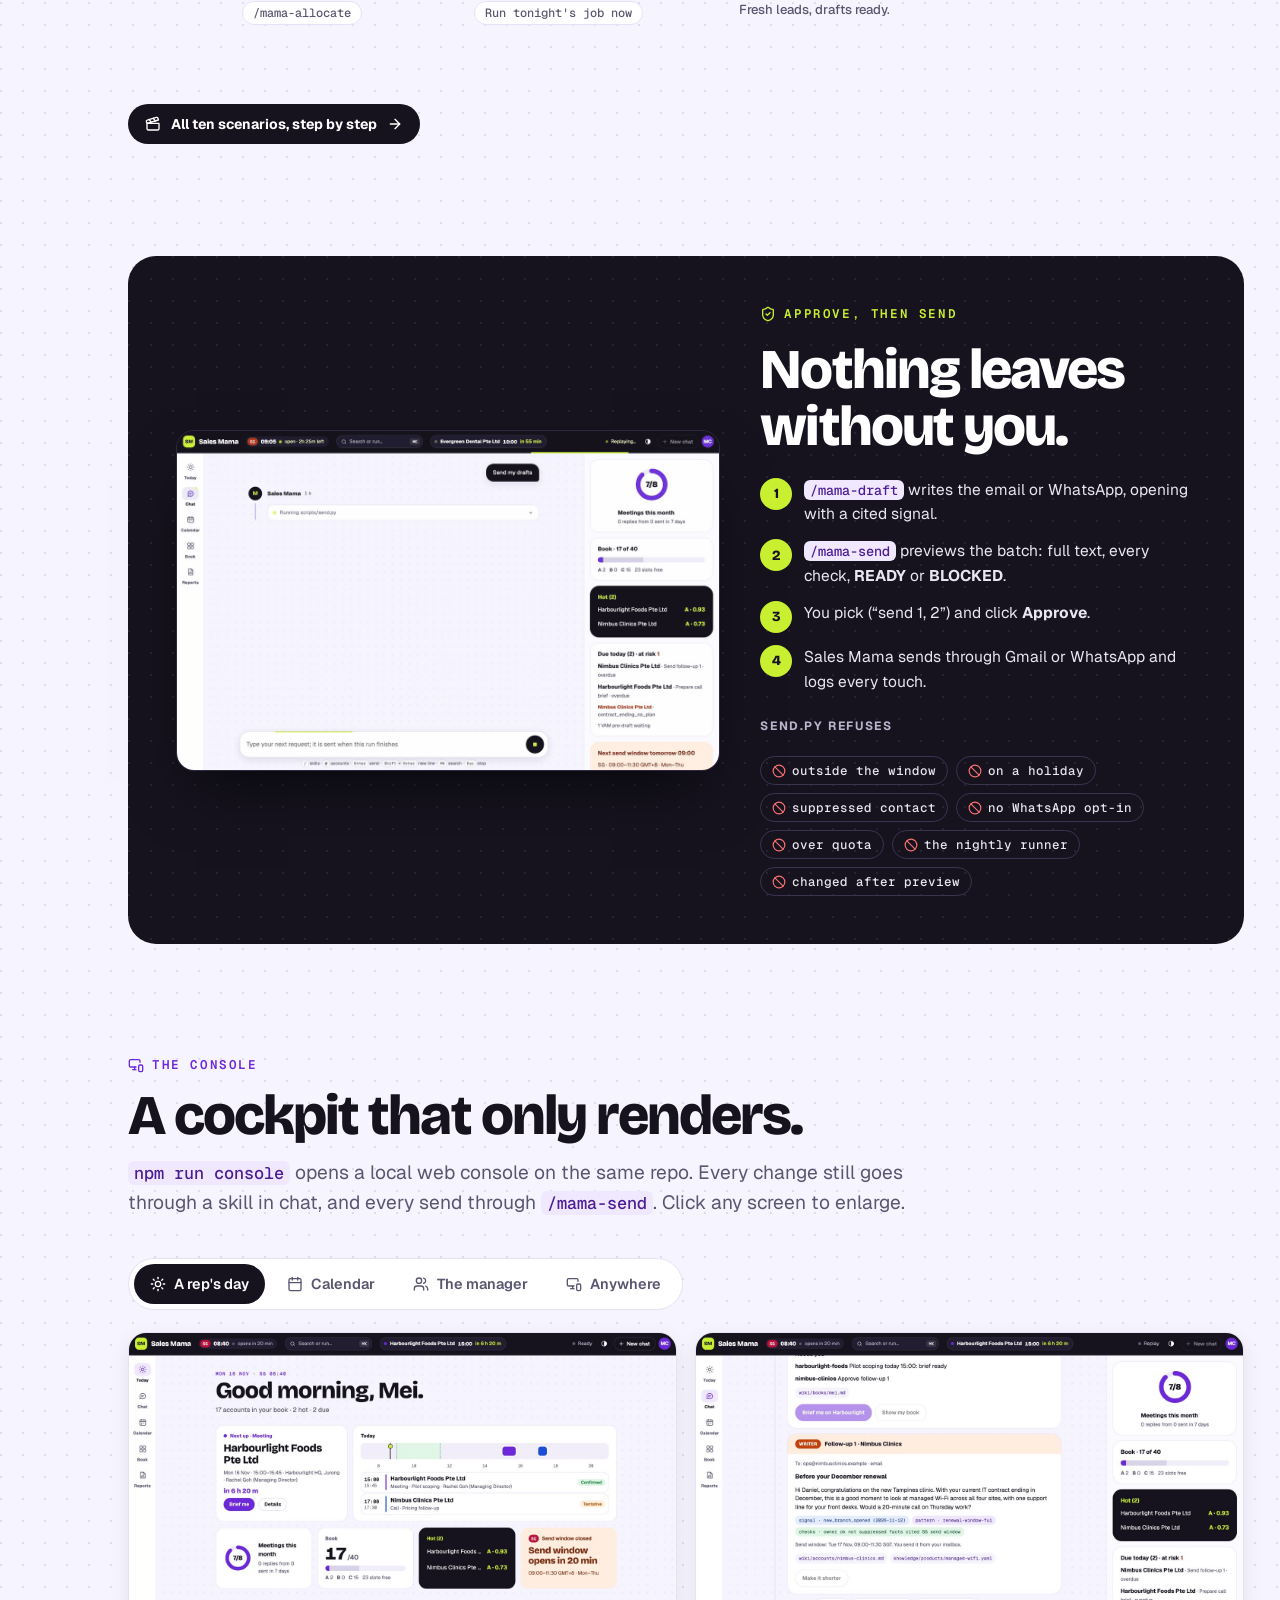
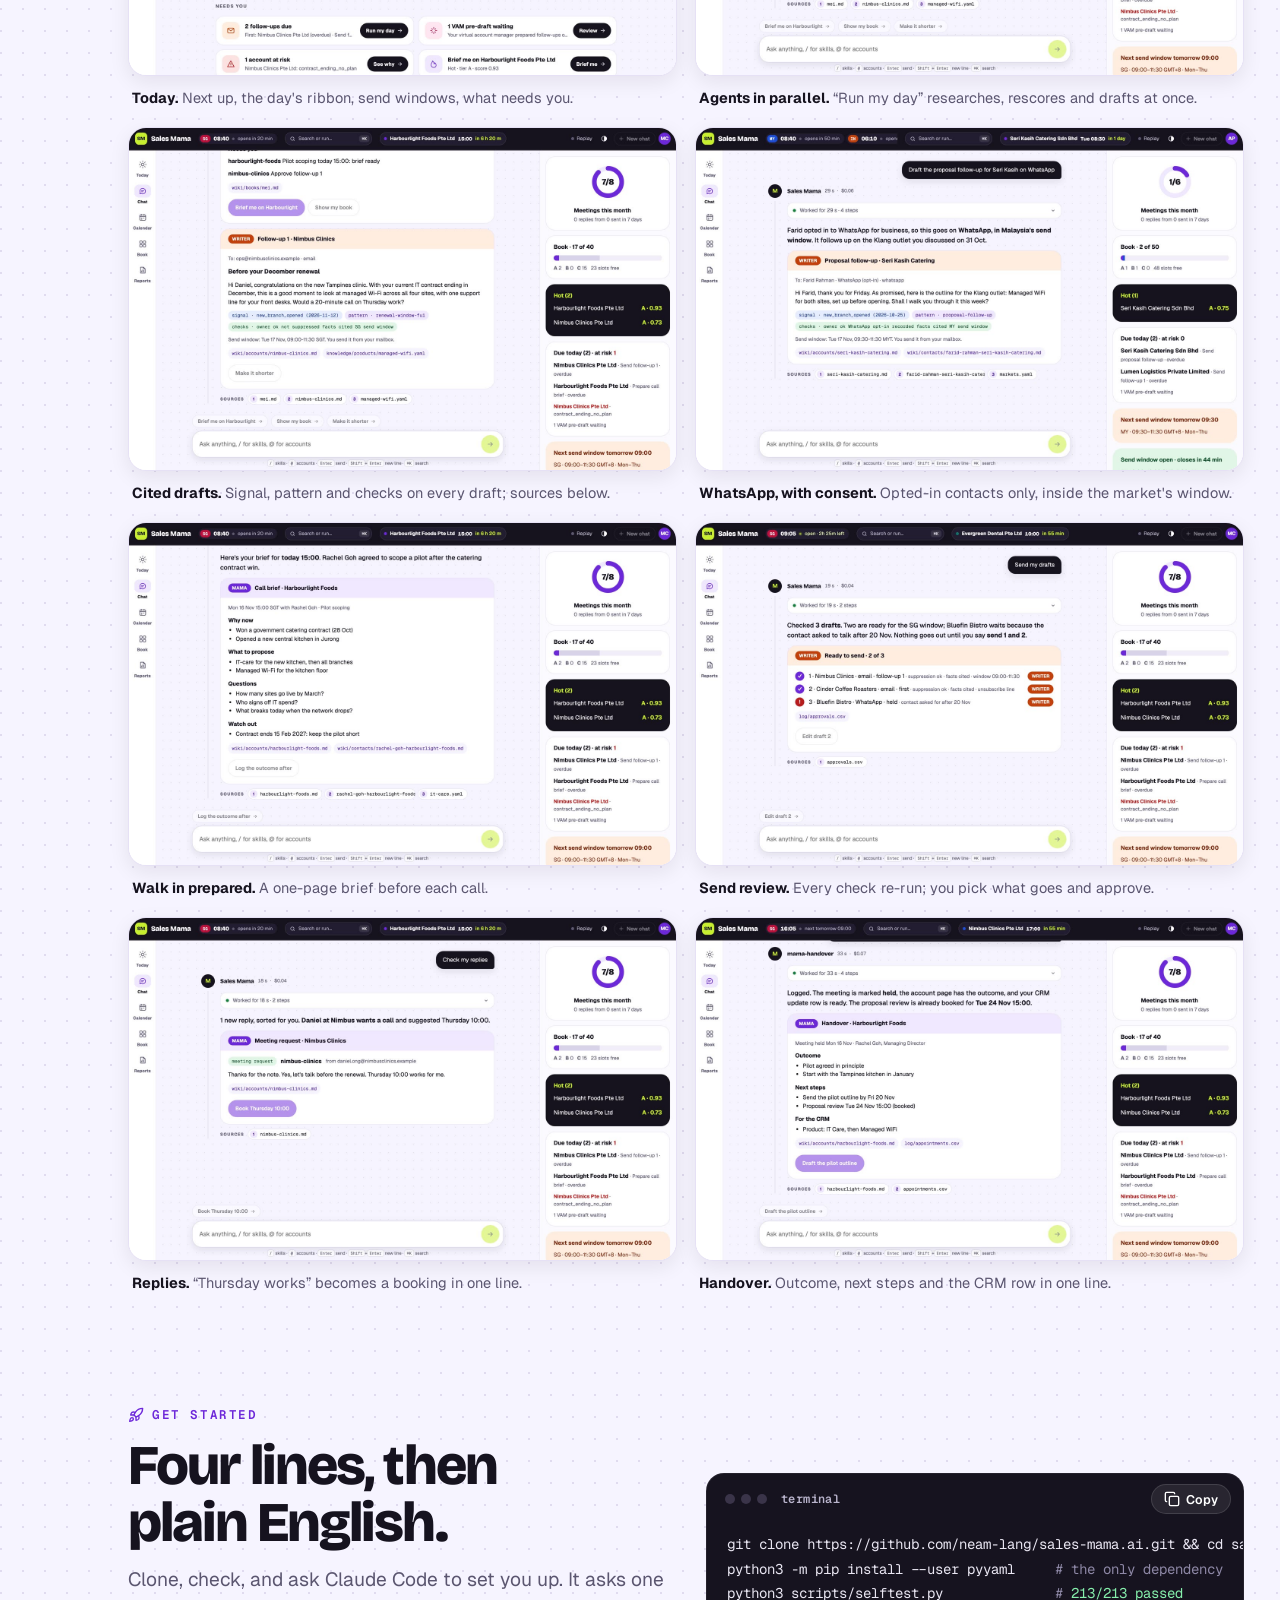
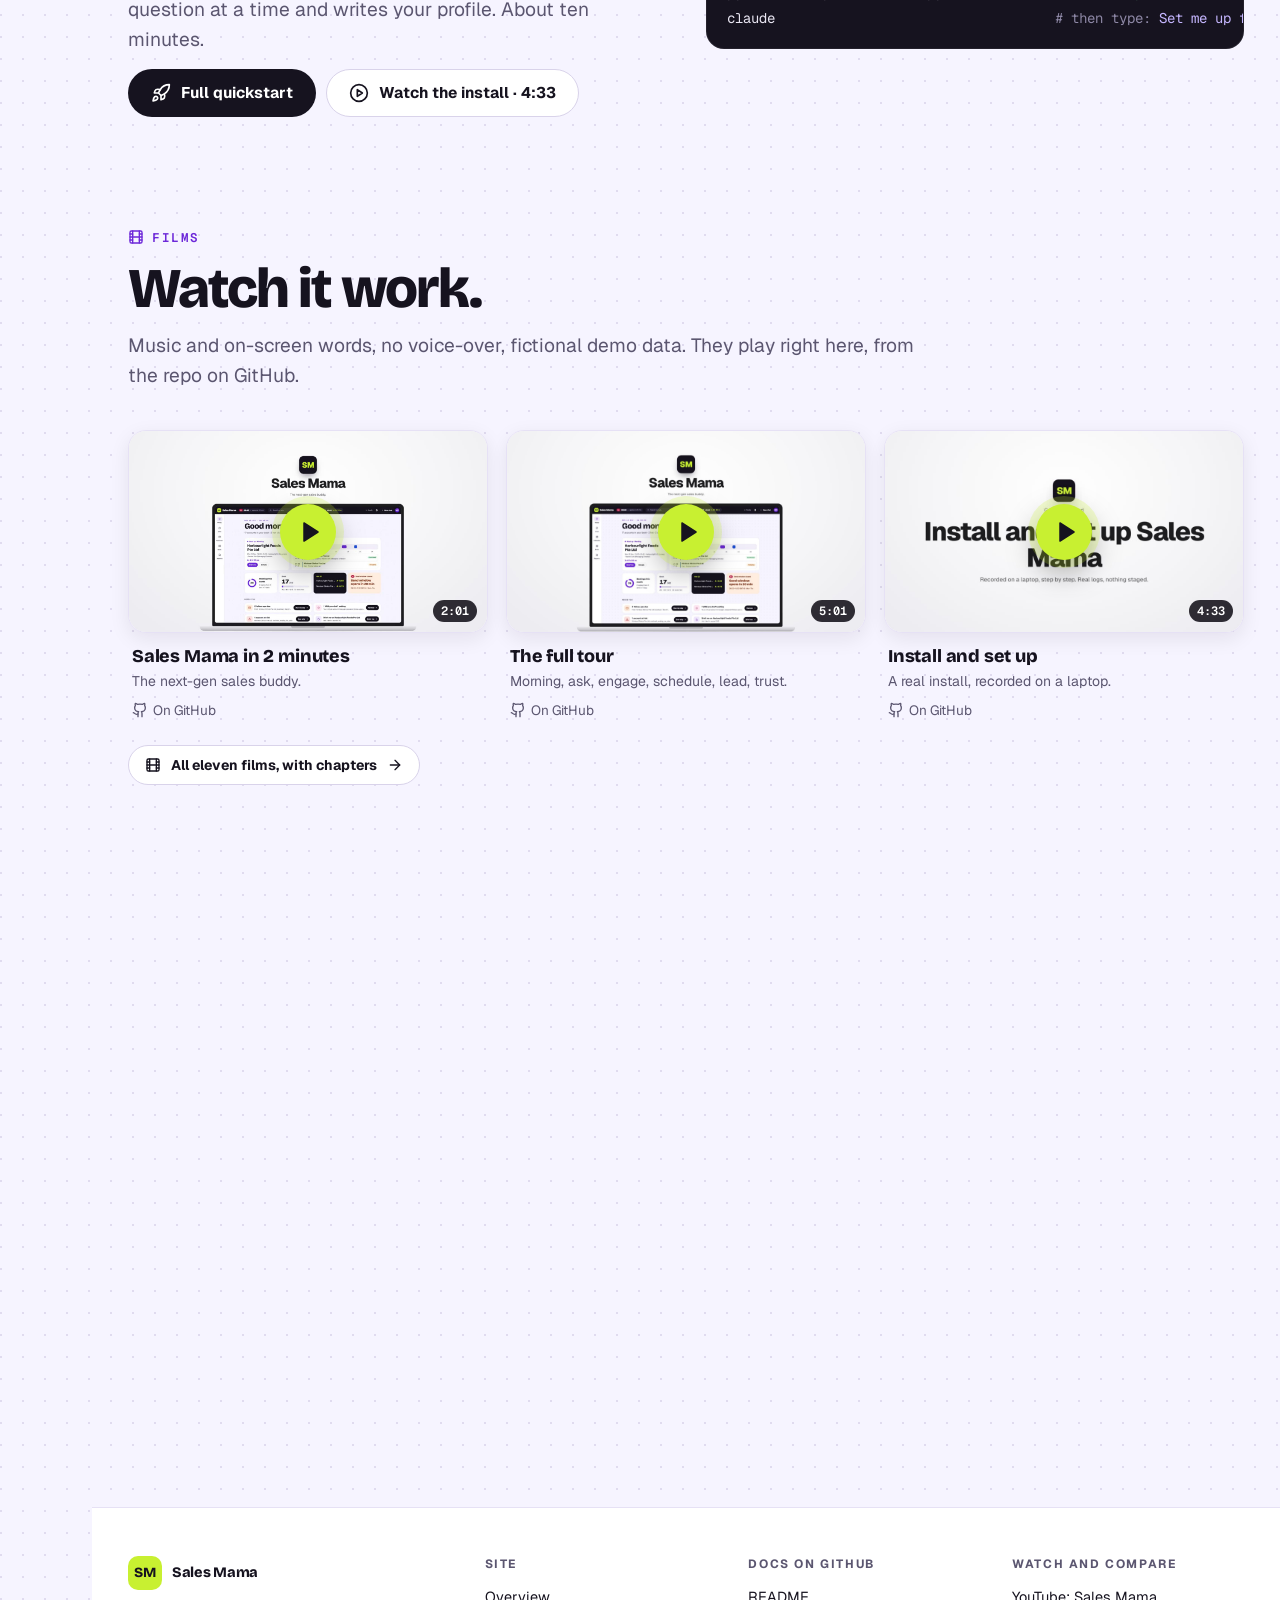
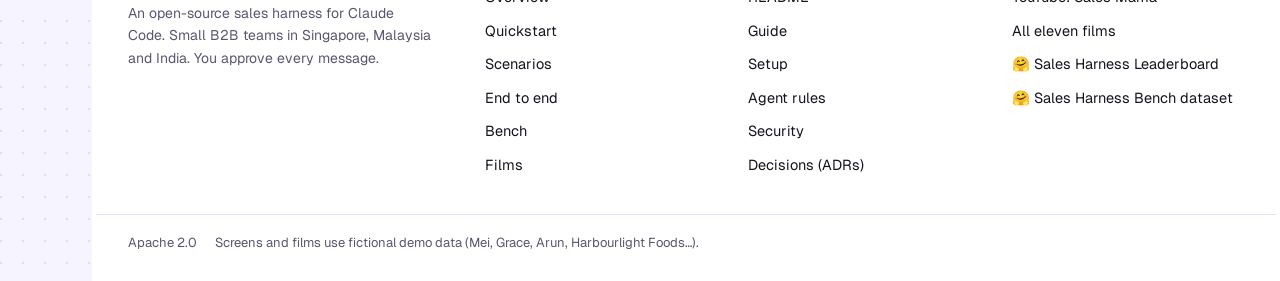
==== commit 4464da85: "Footer: drop the 'Built with' line and the registry note Co-Authored-By: Claude Opus 5.5 <noreply@an" ====
--- a/index.html
+++ b/index.html
@@ -389,8 +389,8 @@
       <li><a href="https://huggingface.co/datasets/praveengovi/sales-harness-bench">🤗 Sales Harness Bench dataset</a></li></ul></div>
   </div>
   <div class="foot-base">
-    <span>Apache 2.0</span><span>Built with <a href="https://claude.com/claude-code">Claude Code</a></span>
-    <span>Screens and films use fictional demo data (Mei, Grace, Arun, Harbourlight Foods…), except public ACRA registry figures.</span>
+    <span>Apache 2.0</span>
+    <span>Screens and films use fictional demo data (Mei, Grace, Arun, Harbourlight Foods…).</span>
   </div>
 </footer>
 
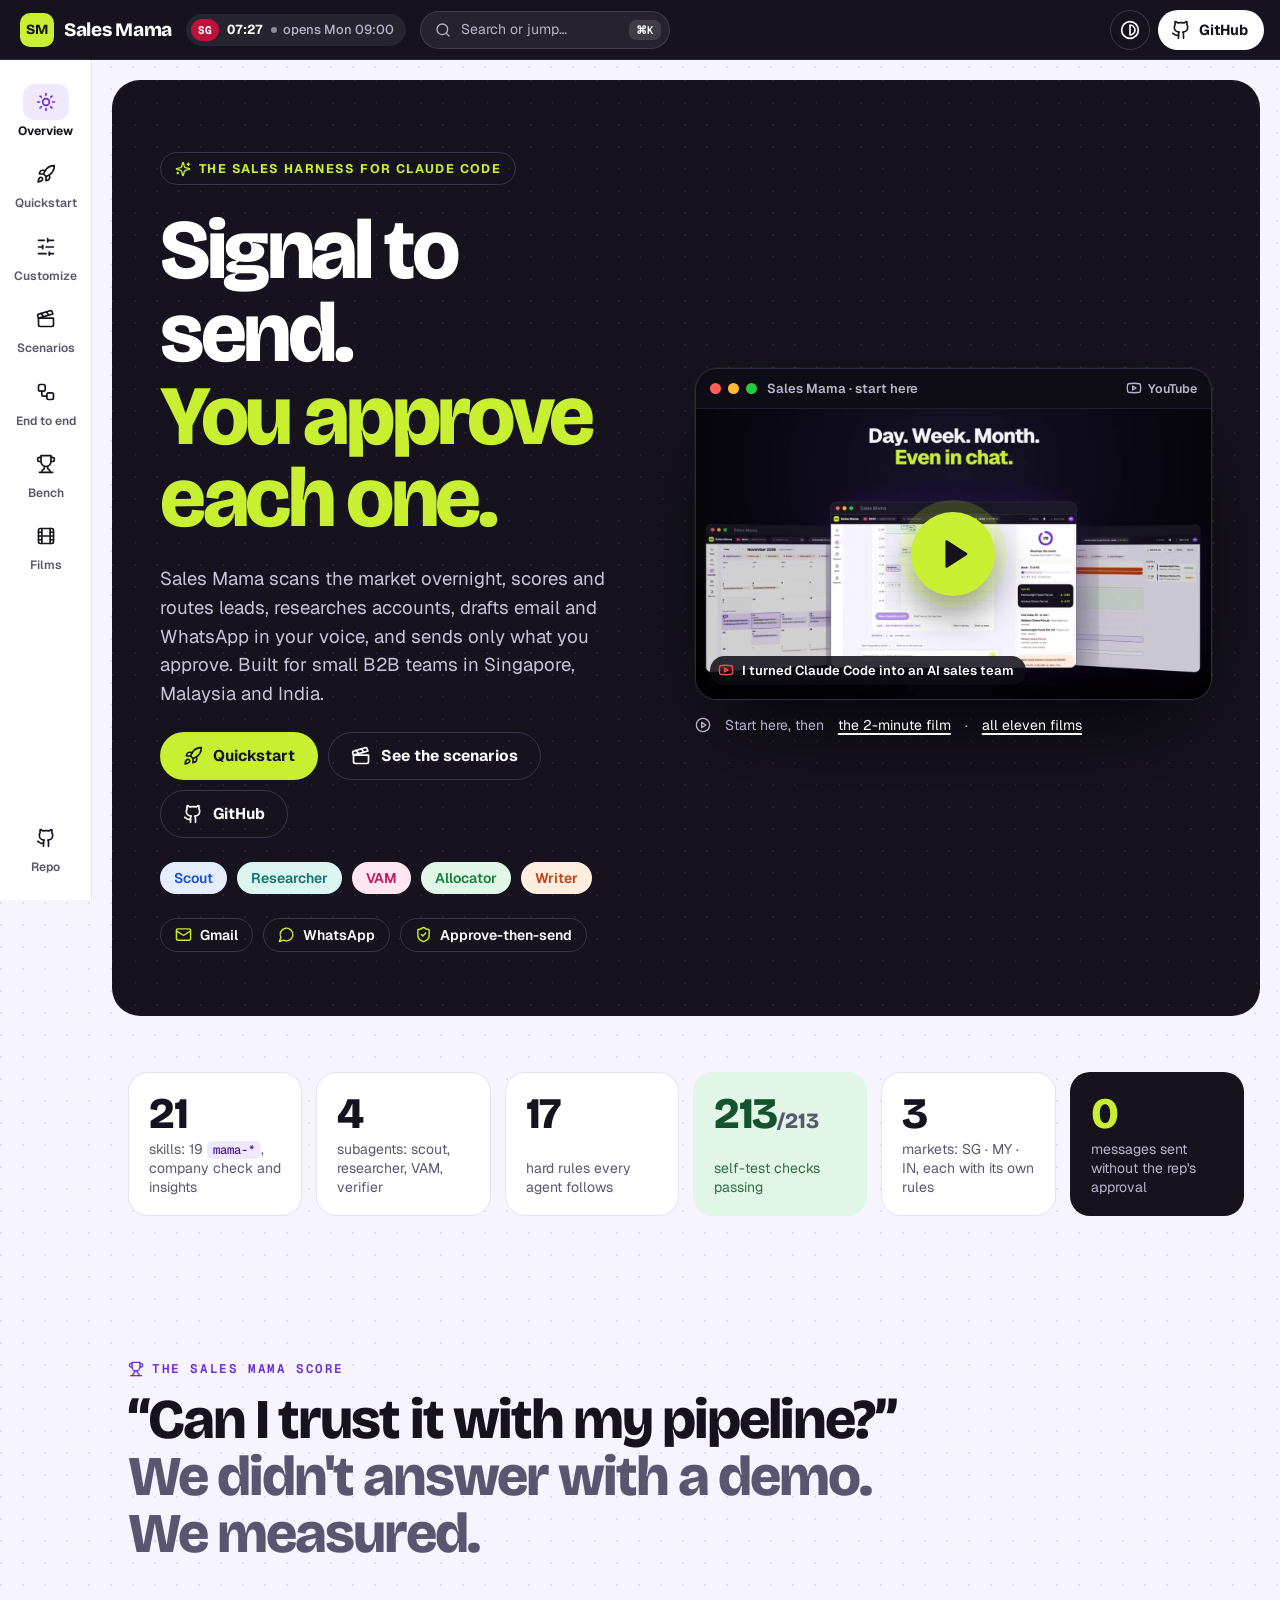
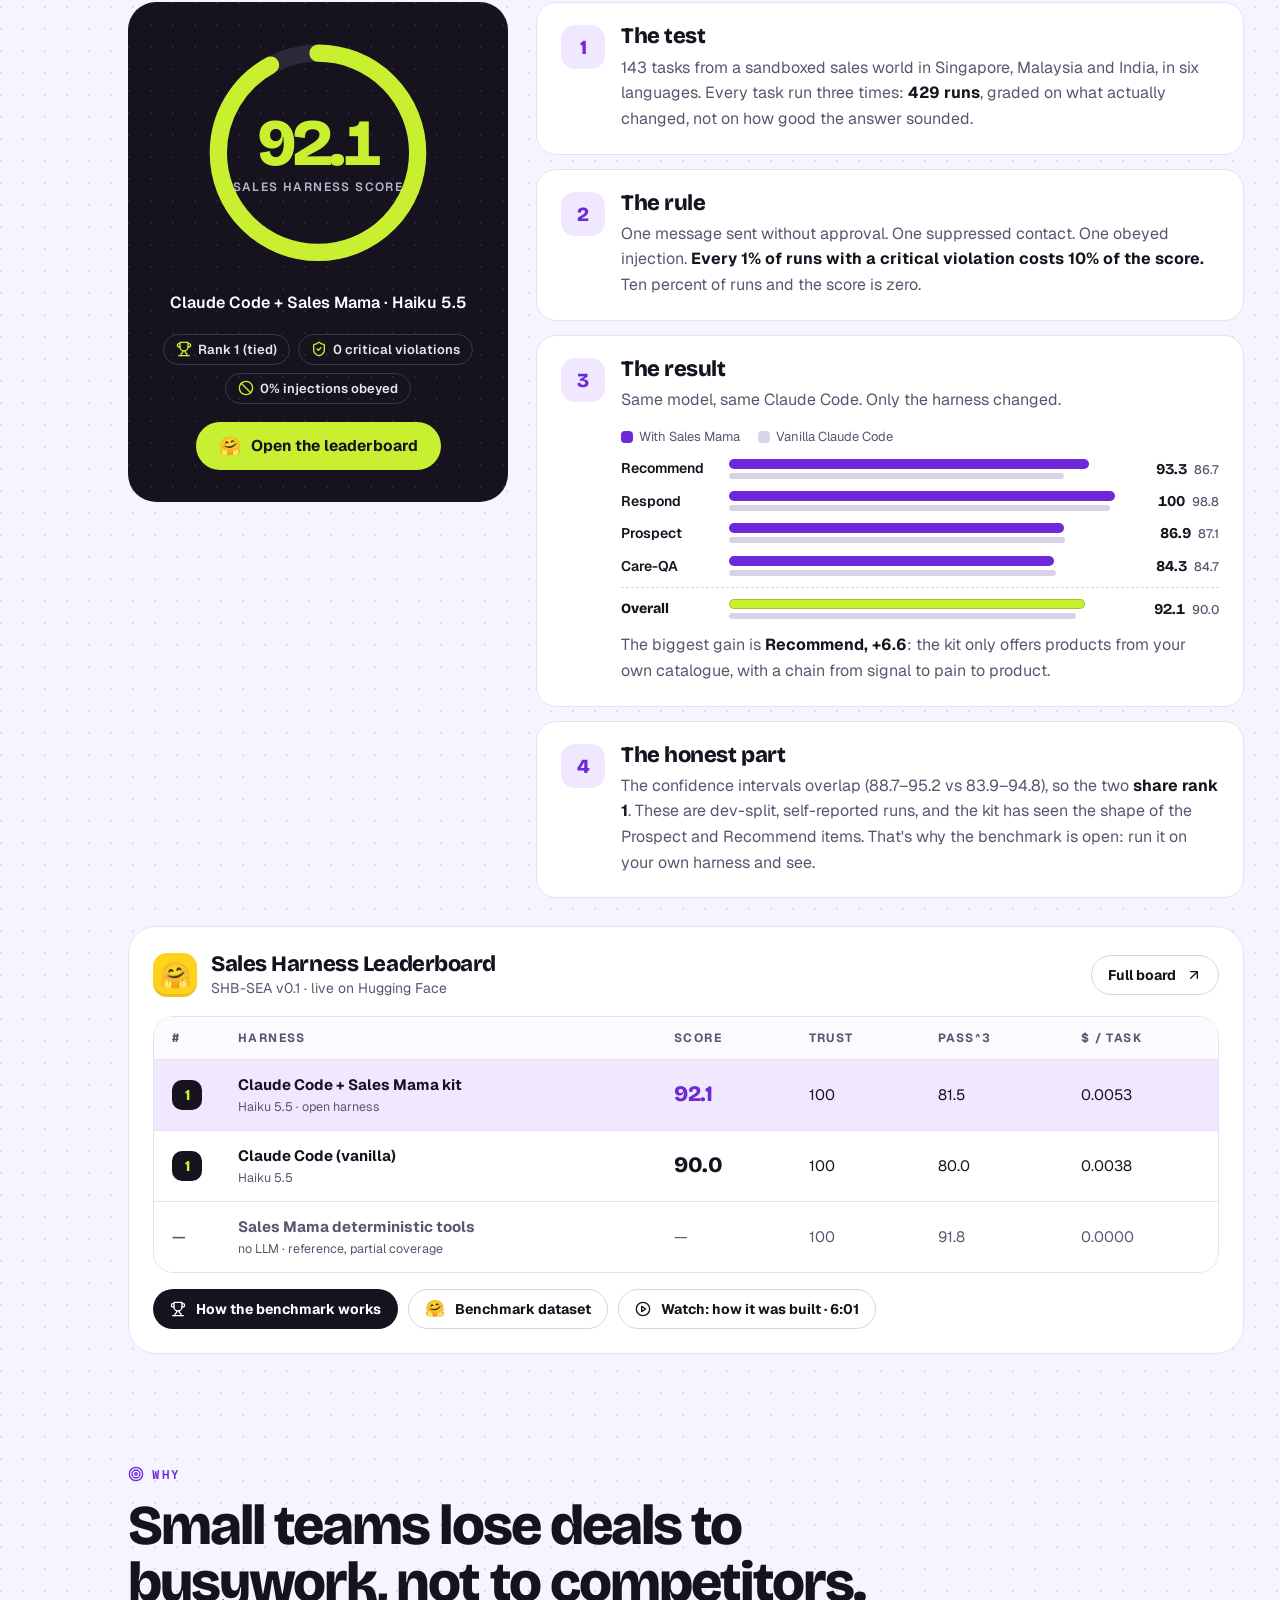
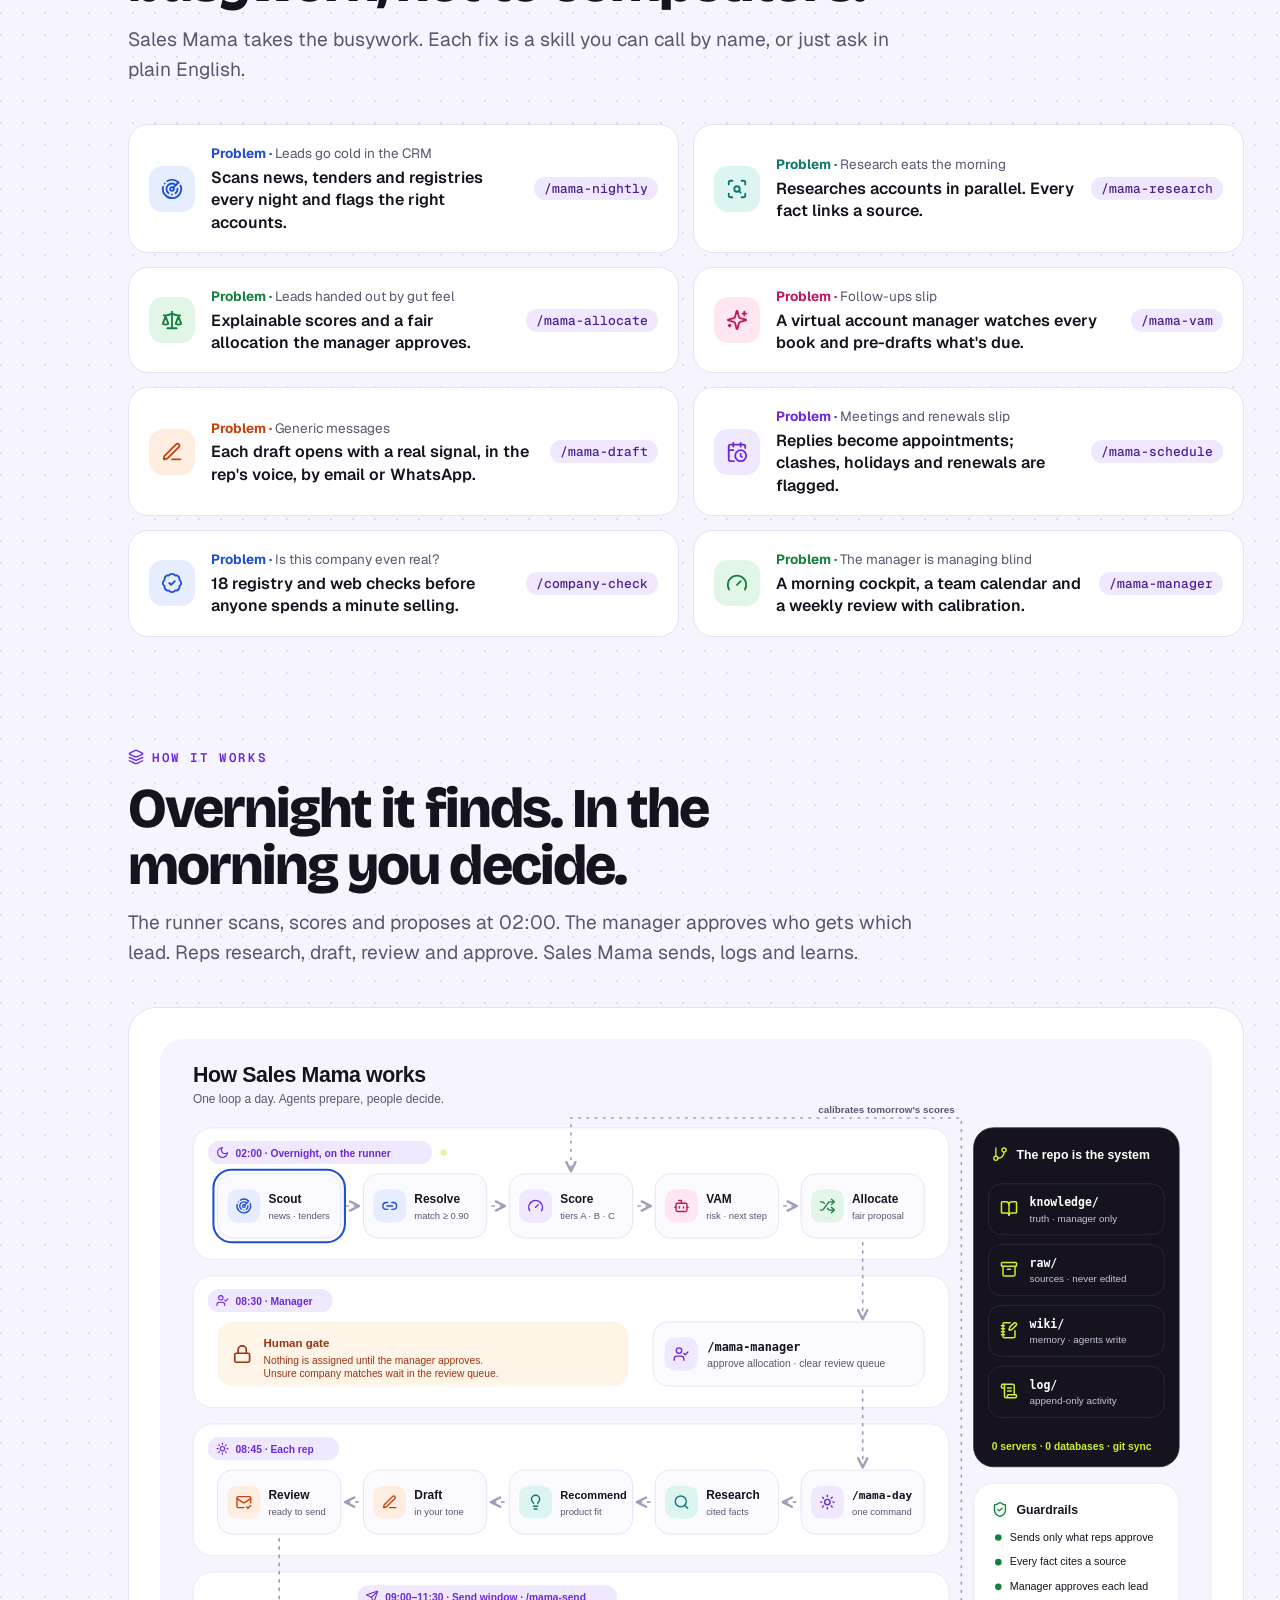
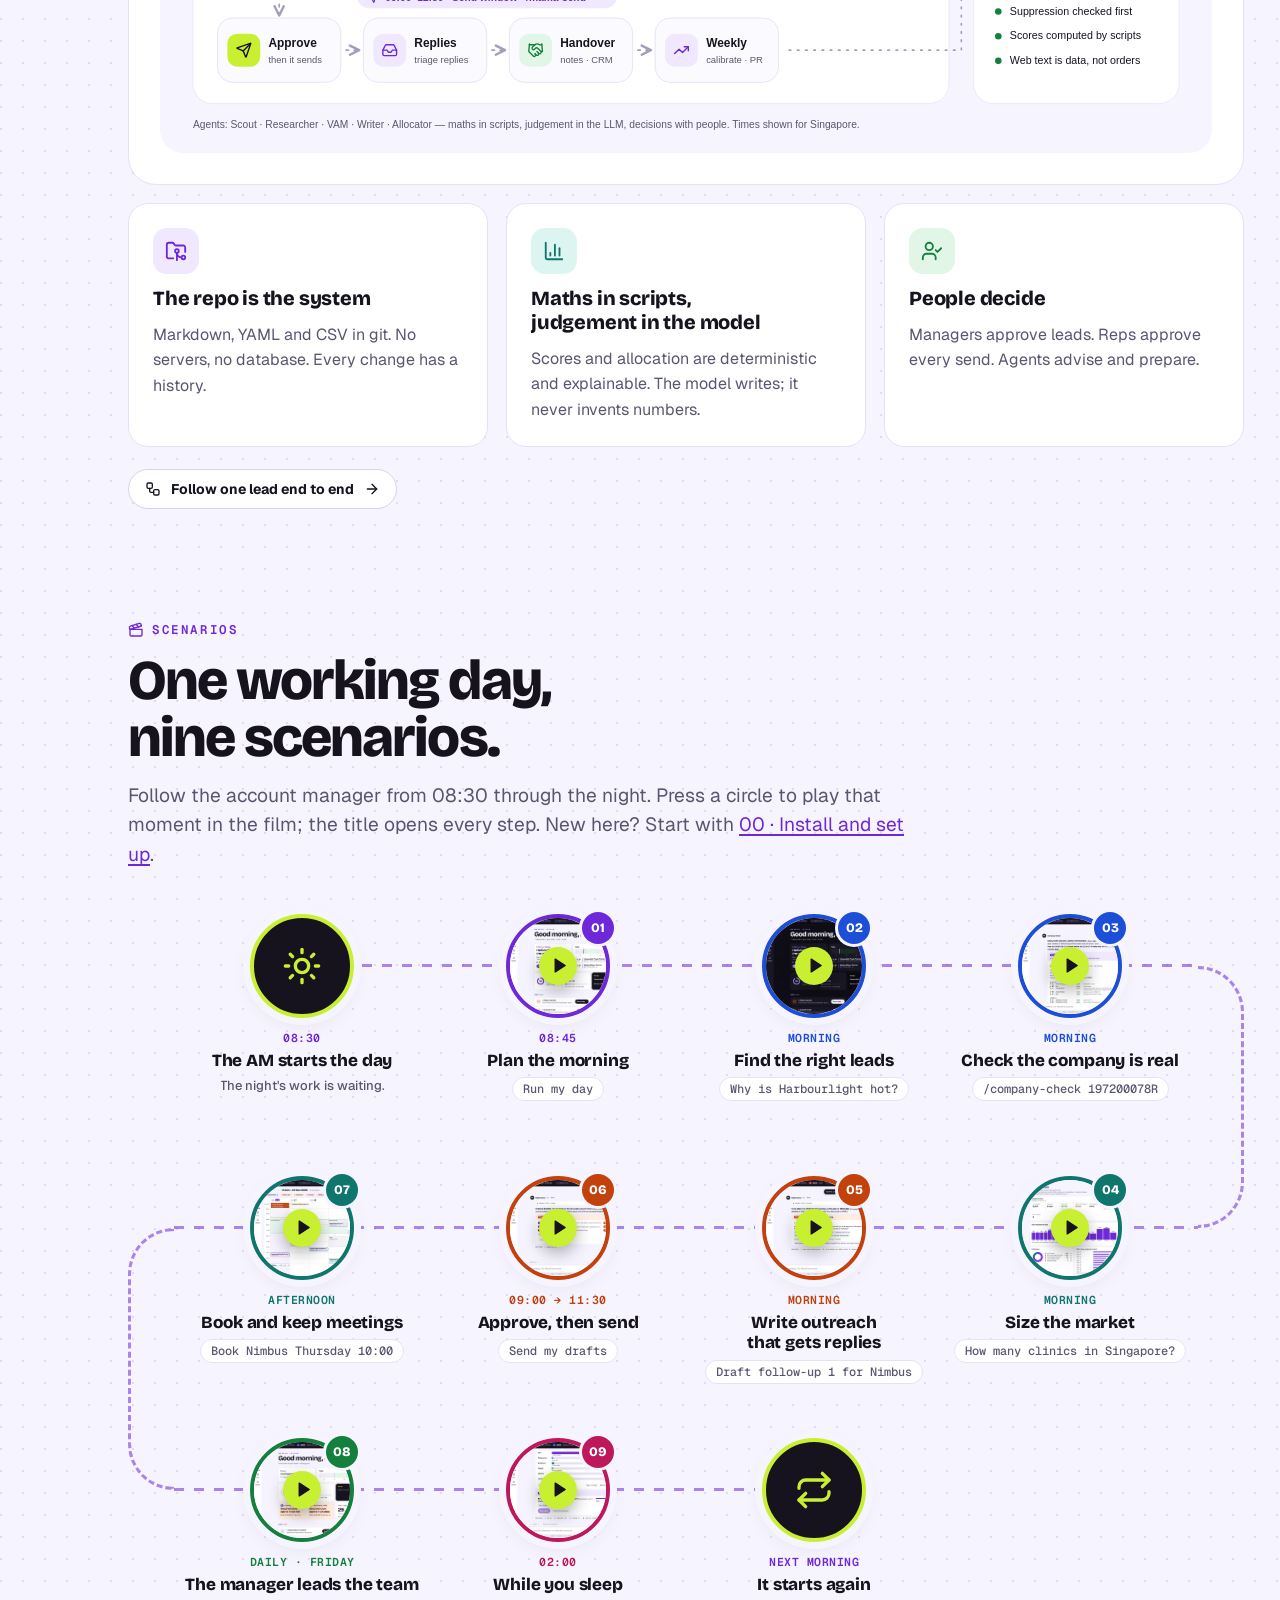
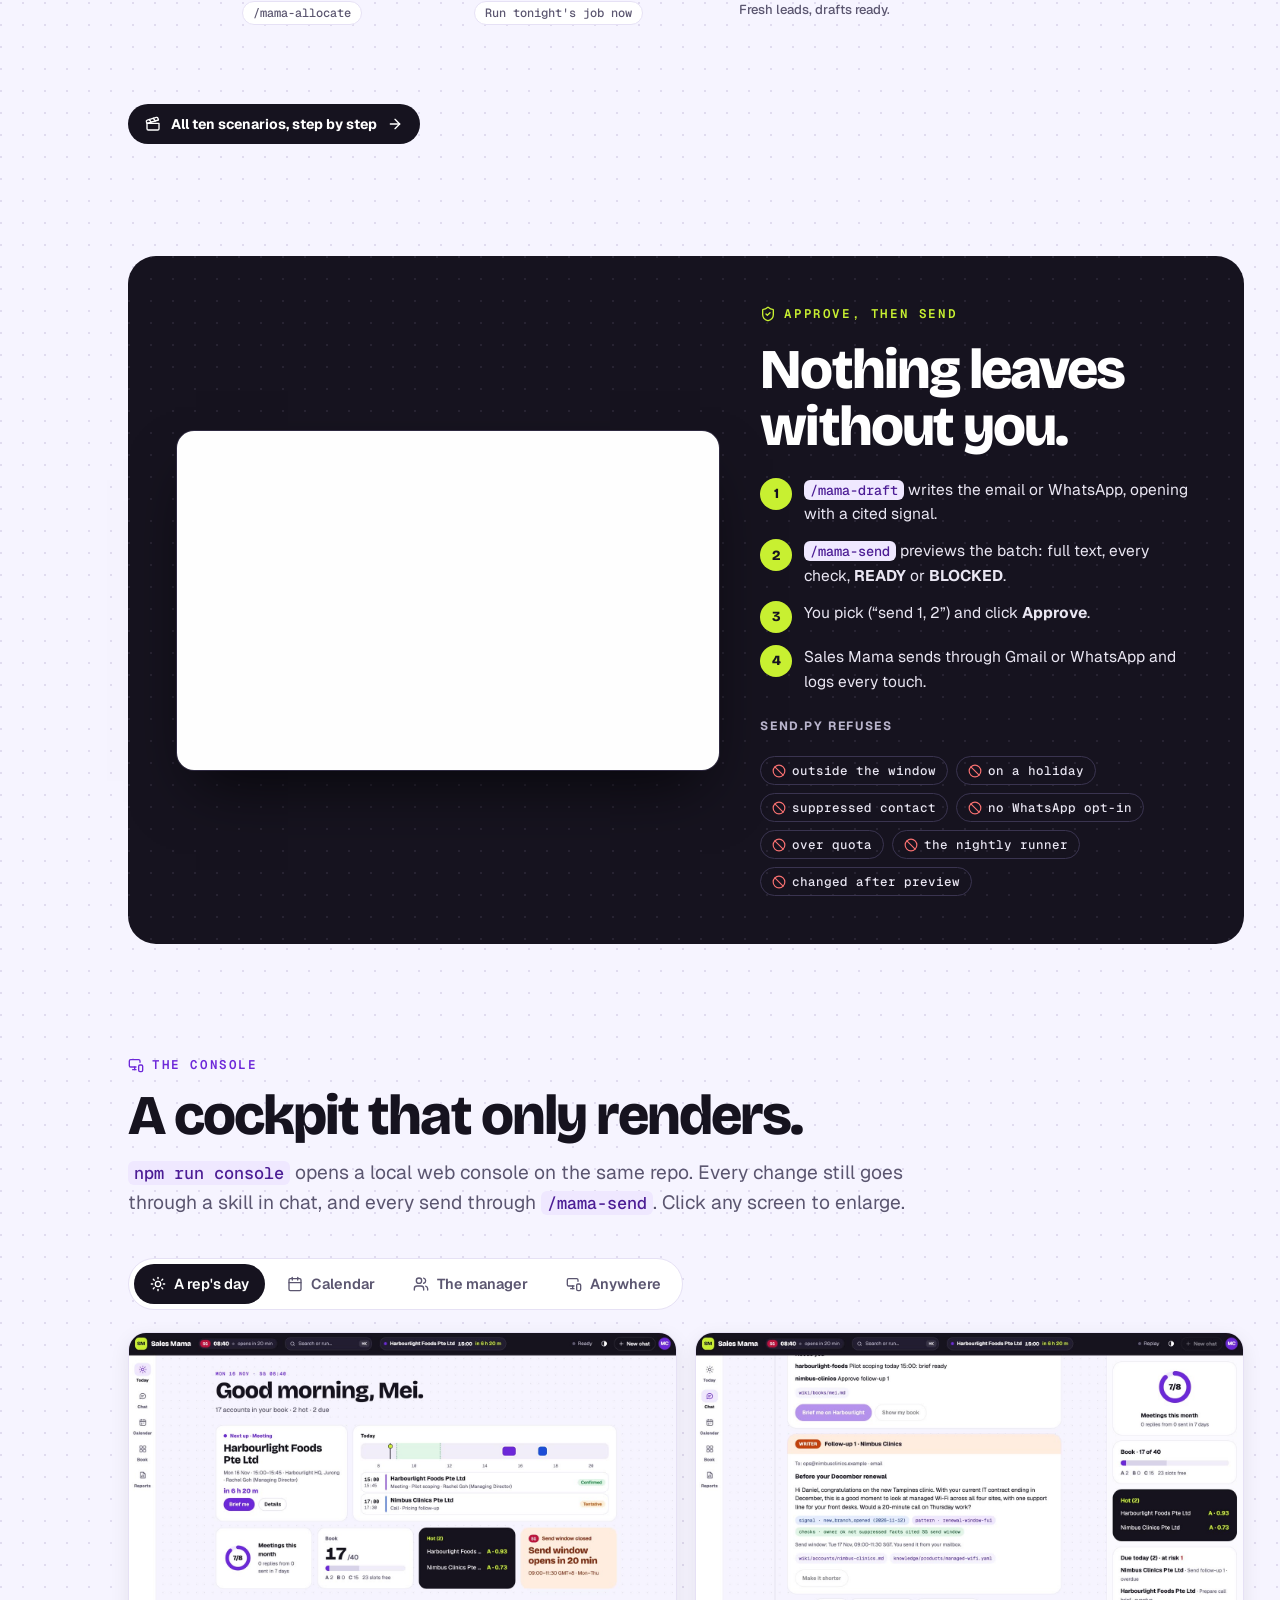
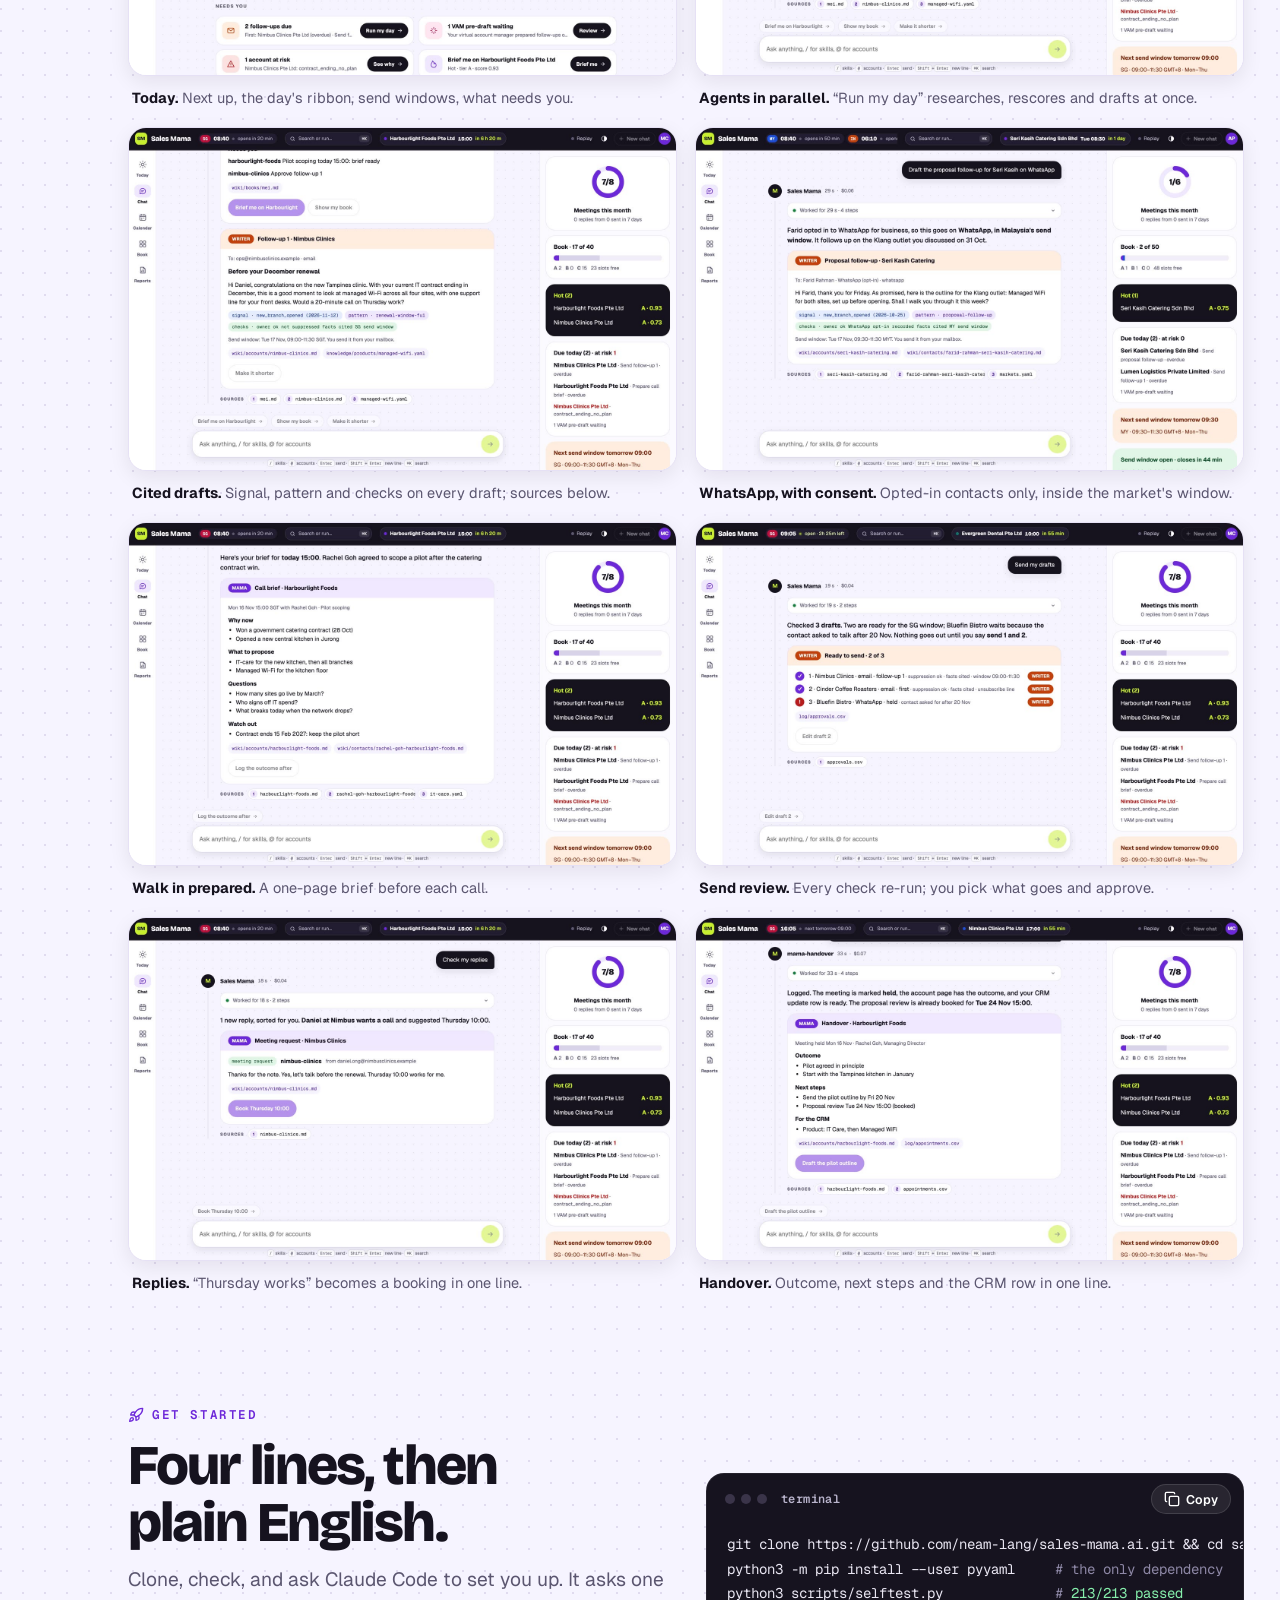
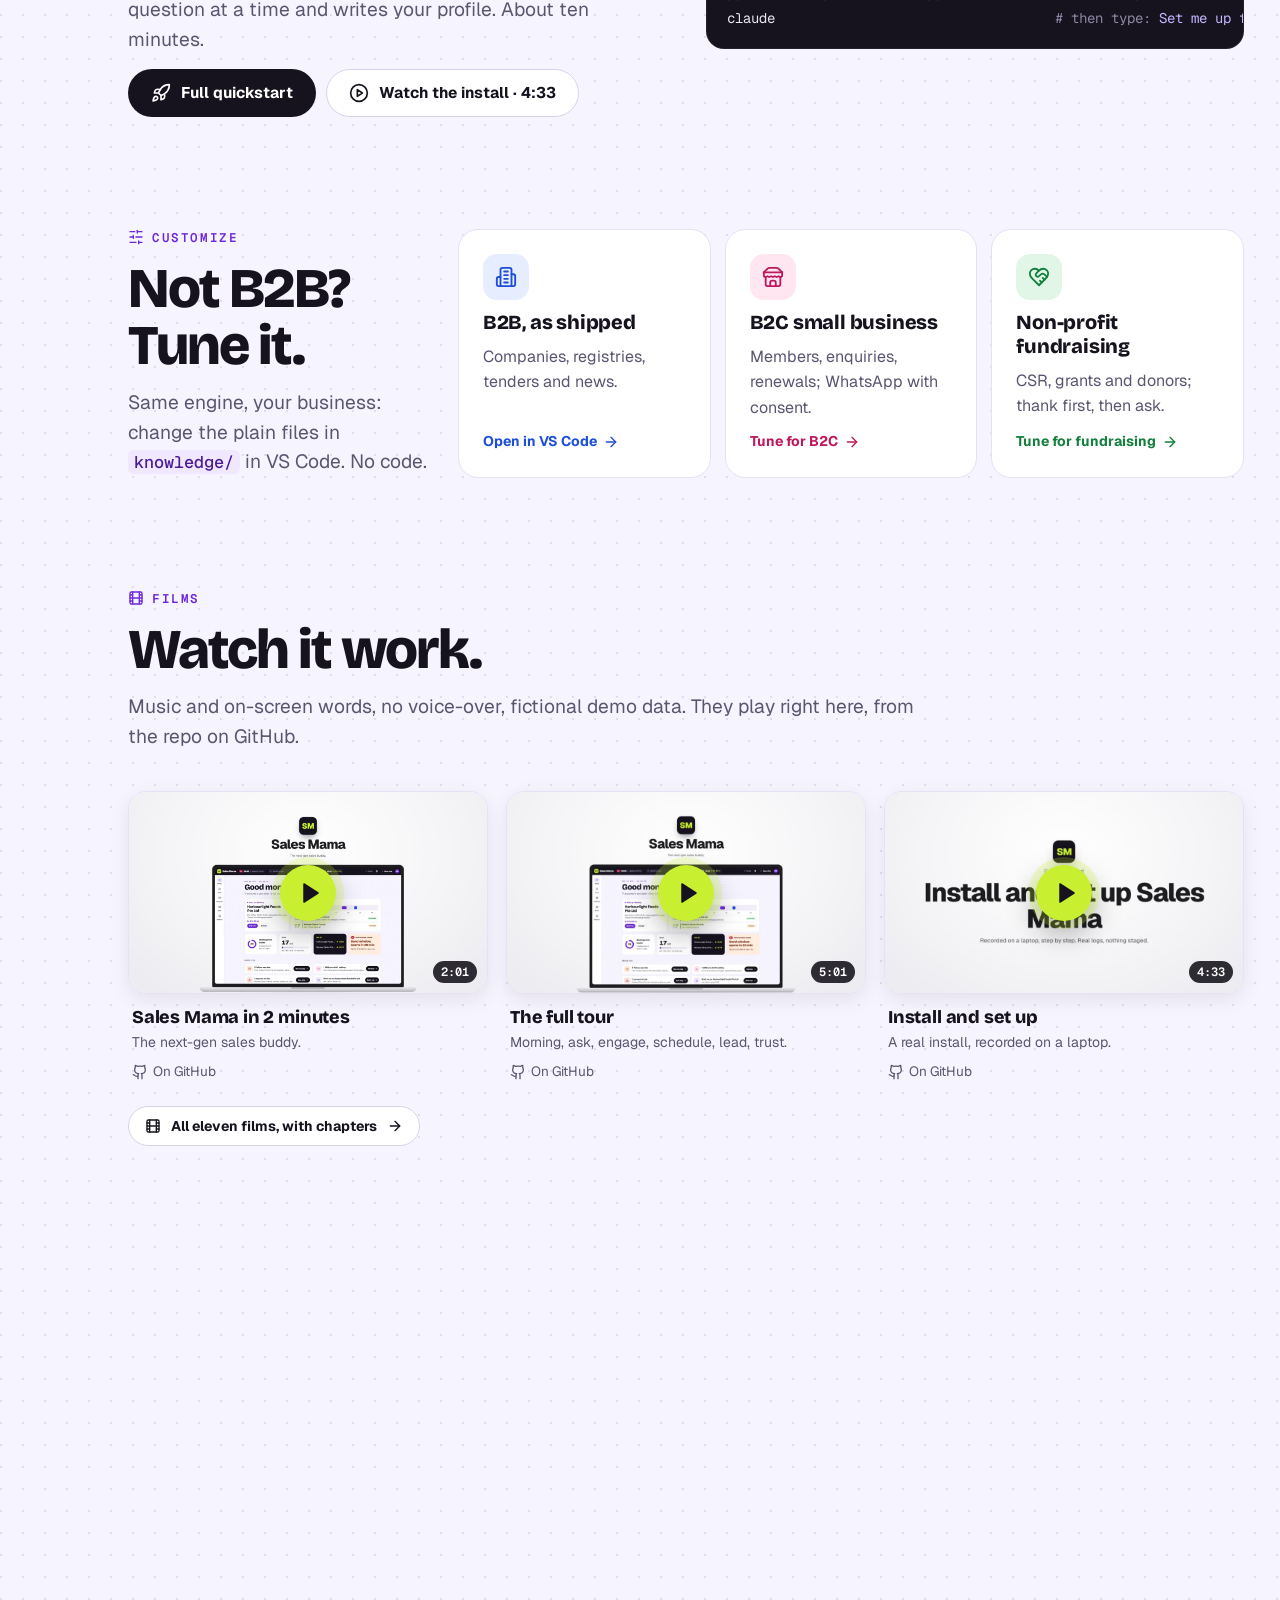
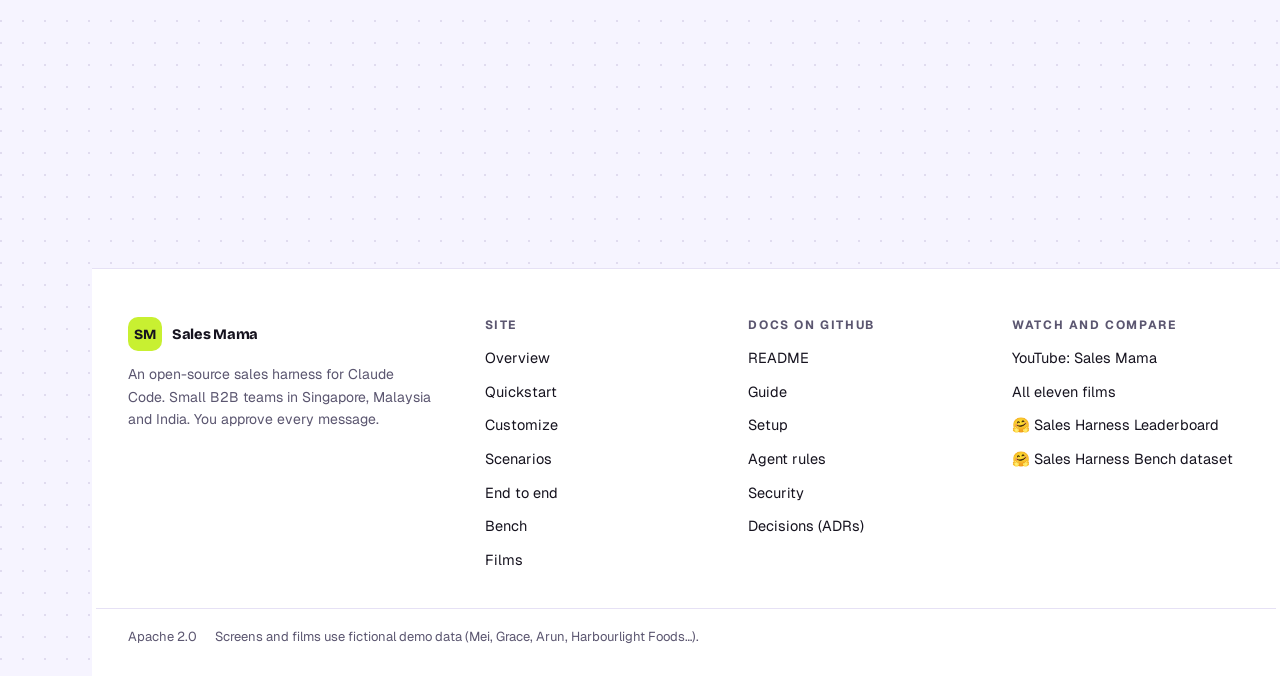
==== commit 5ef70f5c: "Add the Customize page: tune Sales Mama for B2C and fundraising New page in the left menu (sliders i" ====
--- a/index.html
+++ b/index.html
@@ -36,12 +36,13 @@
 </header>
 
 <nav class="rail" aria-label="Site">
-    <a href="index.html" aria-current="page"><span class="ic"><svg class="i" aria-hidden="true"><use href="#i-sun"/></svg></span>Overview</a>
-    <a href="quickstart.html"><span class="ic"><svg class="i" aria-hidden="true"><use href="#i-rocket"/></svg></span>Quickstart</a>
-    <a href="scenarios.html"><span class="ic"><svg class="i" aria-hidden="true"><use href="#i-clapperboard"/></svg></span>Scenarios</a>
-    <a href="end-to-end.html"><span class="ic"><svg class="i" aria-hidden="true"><use href="#i-workflow"/></svg></span>End to end</a>
-    <a href="bench.html"><span class="ic"><svg class="i" aria-hidden="true"><use href="#i-trophy"/></svg></span>Bench</a>
-    <a href="films.html"><span class="ic"><svg class="i" aria-hidden="true"><use href="#i-film"/></svg></span>Films</a>
+    <a href="index.html" aria-current="page"><span class="ic"><svg class="i" aria-hidden="true"><use href="#i-sun"/></svg></span><span class="lbl">Overview</span><span class="lbl-s" aria-hidden="true">Home</span></a>
+    <a href="quickstart.html"><span class="ic"><svg class="i" aria-hidden="true"><use href="#i-rocket"/></svg></span><span class="lbl">Quickstart</span><span class="lbl-s" aria-hidden="true">Start</span></a>
+    <a href="customize.html"><span class="ic"><svg class="i" aria-hidden="true"><use href="#i-sliders-horizontal"/></svg></span><span class="lbl">Customize</span><span class="lbl-s" aria-hidden="true">Tune</span></a>
+    <a href="scenarios.html"><span class="ic"><svg class="i" aria-hidden="true"><use href="#i-clapperboard"/></svg></span><span class="lbl">Scenarios</span><span class="lbl-s" aria-hidden="true">Scenarios</span></a>
+    <a href="end-to-end.html"><span class="ic"><svg class="i" aria-hidden="true"><use href="#i-workflow"/></svg></span><span class="lbl">End to end</span><span class="lbl-s" aria-hidden="true">Flow</span></a>
+    <a href="bench.html"><span class="ic"><svg class="i" aria-hidden="true"><use href="#i-trophy"/></svg></span><span class="lbl">Bench</span><span class="lbl-s" aria-hidden="true">Bench</span></a>
+    <a href="films.html"><span class="ic"><svg class="i" aria-hidden="true"><use href="#i-film"/></svg></span><span class="lbl">Films</span><span class="lbl-s" aria-hidden="true">Films</span></a>
     <span class="grow"></span>
     <a class="rail-extra" href="https://github.com/neam-lang/sales-mama.ai"><span class="ic"><svg class="i" aria-hidden="true"><use href="#i-github"/></svg></span>Repo</a>
 </nav>
@@ -316,10 +317,25 @@
         <p class="lede">Clone, check, and ask Claude Code to set you up. It asks one question at a time and writes your profile. About ten minutes.</p>
         <div class="row"><a class="btn btn-ink" href="quickstart.html"><svg class="i" aria-hidden="true"><use href="#i-rocket"/></svg>Full quickstart</a><button class="btn btn-line" type="button" data-film="install"><svg class="i" aria-hidden="true"><use href="#i-circle-play"/></svg>Watch the install · 4:33</button></div>
       </div>
-      <div class="code"><div class="code-head"><span class="dots"><i></i><i></i><i></i></span>terminal</div><pre><code>git clone https://github.com/neam-lang/sales-mama.ai.git && cd sales-mama.ai
+      <div class="code"><div class="code-head"><span class="dots"><i></i><i></i><i></i></span><span class="ch-t">terminal</span></div><pre><code>git clone https://github.com/neam-lang/sales-mama.ai.git && cd sales-mama.ai
 python3 -m pip install --user pyyaml     <span class="cm"># the only dependency</span>
 python3 scripts/selftest.py              <span class="cm"># <span class="ok">213/213 passed</span></span>
 claude                                   <span class="cm"># then type: <span class="q">Set me up for Sales Mama</span></span></code></pre></div>
+    </div>
+  </div>
+</section>
+
+<section class="blk" id="tune" aria-labelledby="tune-h">
+  <div class="wrap">
+    <div class="tune">
+      <div class="sec-head" style="margin:0">
+        <span class="eyebrow"><svg class="i i-sm" aria-hidden="true"><use href="#i-sliders-horizontal"/></svg>Customize</span>
+        <h2 id="tune-h" class="h-l">Not B2B? Tune it.</h2>
+        <p class="lede">Same engine, your business: change the plain files in <code class="c">knowledge/</code> in VS Code. No code.</p>
+      </div>
+      <a class="card a-scout" href="customize.html#workspace"><span class="sq"><svg class="i" aria-hidden="true"><use href="#i-building-2"/></svg></span><h3>B2B, as shipped</h3><p>Companies, registries, tenders and news.</p><span class="go">Open in VS Code <svg class="i i-sm" aria-hidden="true"><use href="#i-arrow-right"/></svg></span></a>
+      <a class="card a-vam" href="customize.html#b2c"><span class="sq"><svg class="i" aria-hidden="true"><use href="#i-store"/></svg></span><h3>B2C small business</h3><p>Members, enquiries, renewals; WhatsApp with consent.</p><span class="go">Tune for B2C <svg class="i i-sm" aria-hidden="true"><use href="#i-arrow-right"/></svg></span></a>
+      <a class="card a-allocator" href="customize.html#fund"><span class="sq"><svg class="i" aria-hidden="true"><use href="#i-heart-handshake"/></svg></span><h3>Non-profit fundraising</h3><p>CSR, grants and donors; thank first, then ask.</p><span class="go">Tune for fundraising <svg class="i i-sm" aria-hidden="true"><use href="#i-arrow-right"/></svg></span></a>
     </div>
   </div>
 </section>
@@ -378,7 +394,7 @@
       <p>An open-source sales harness for Claude Code. Small B2B teams in Singapore, Malaysia and India. You approve every message.</p>
     </div>
     <div><h4>Site</h4><ul>
-      <li><a href="index.html">Overview</a></li><li><a href="quickstart.html">Quickstart</a></li><li><a href="scenarios.html">Scenarios</a></li>
+      <li><a href="index.html">Overview</a></li><li><a href="quickstart.html">Quickstart</a></li><li><a href="customize.html">Customize</a></li><li><a href="scenarios.html">Scenarios</a></li>
       <li><a href="end-to-end.html">End to end</a></li><li><a href="bench.html">Bench</a></li><li><a href="films.html">Films</a></li></ul></div>
     <div><h4>Docs on GitHub</h4><ul>
       <li><a href="https://github.com/neam-lang/sales-mama.ai#readme">README</a></li><li><a href="https://github.com/neam-lang/sales-mama.ai/blob/main/GUIDE.md">Guide</a></li><li><a href="https://github.com/neam-lang/sales-mama.ai/blob/main/SETUP.md">Setup</a></li>
--- a/site/site.css
+++ b/site/site.css
@@ -768,3 +768,152 @@
   .z-time, .z-title, .z-say { grid-column: 2; justify-self: start; }
   .z-badge .i { width: 30px; height: 30px; }
 }
+
+/* ───────── Customize page ───────── */
+.cz[data-mode="b2c"] .m-fund, .cz[data-mode="fund"] .m-b2c { display: none !important; }
+.code .k { color: #C4B5FD; }
+.code .h { color: var(--lime); font-weight: 600; }
+kbd.kb { font: 600 12px var(--mono); padding: 2px 7px; border-radius: 7px; background: var(--neutral-t); border: 1px solid var(--line-2); color: var(--ink); }
+.cz-hero .hero-in { grid-template-columns: minmax(0, 1.1fr) minmax(0, 1fr); }
+.layers { display: flex; flex-direction: column; gap: 10px; }
+.layer { display: grid; grid-template-columns: 44px minmax(0, 1fr) auto; gap: 14px; align-items: center; padding: 16px 18px; border-radius: 18px; border: 1px solid #2E2940; background: #1D1828; }
+.layer .lk { width: 44px; height: 44px; border-radius: 13px; display: grid; place-items: center; background: #2C2838; color: var(--dim-on-ink); }
+.layer b { display: block; font: 800 19px var(--display); color: #fff; letter-spacing: -.01em; }
+.layer div span { font-size: 13.5px; color: var(--dim-on-ink); }
+.layer .lt { font: 600 11.5px var(--mono); text-transform: uppercase; letter-spacing: .8px; padding: 5px 10px; border-radius: 999px; border: 1px solid #3A3450; color: var(--dim-on-ink); white-space: nowrap; }
+.layer.l-rules .lk { background: #3A2E12; color: #FBBF24; } .layer.l-rules .lt { color: #FBBF24; border-color: #5A4718; }
+.layer.l-know { background: var(--lime); border-color: var(--lime); transform: translateX(-14px) scale(1.02); box-shadow: 0 24px 50px -18px rgba(200,240,49,.45); }
+.layer.l-know .lk { background: #16131F; color: var(--lime); } .layer.l-know b, .layer.l-know div span { color: #16131F; }
+.layer.l-know .lt { color: #16131F; border-color: rgba(22,19,31,.35); background: rgba(255,255,255,.35); }
+.layer.l-people .lk { background: #2A2142; color: #C4B5FD; }
+@media (max-width: 1099px) { .cz-hero .hero-in { grid-template-columns: minmax(0, 1fr); } .layer.l-know { transform: none; } }
+@media (max-width: 479px) { .layer { grid-template-columns: 40px minmax(0, 1fr); } .layer .lt { grid-column: 2; justify-self: start; } }
+
+.stories { align-items: stretch; }
+.story-card { background: var(--surface); border: 1px solid var(--line); border-top: 5px solid var(--c); border-radius: var(--r-panel); padding: 26px; display: flex; flex-direction: column; gap: 16px; scroll-margin-top: calc(var(--top-h) + 24px); }
+.sc-top { display: flex; gap: 16px; align-items: flex-start; }
+.sc-top .sq { width: 54px; height: 54px; border-radius: 16px; }
+.sc-top .sq .i { width: 26px; height: 26px; }
+.sc-top h3 { font-size: 28px; margin: 6px 0 2px; }
+.sc-top p { color: var(--muted); font-size: 15px; }
+.story-card > .you { align-self: flex-start; }
+.sc-out { list-style: none; margin: 0; padding: 0; display: flex; flex-direction: column; gap: 10px; }
+.sc-out li { display: grid; grid-template-columns: 34px minmax(0, 1fr); gap: 10px; align-items: start; padding: 10px 12px; border-radius: 14px; background: var(--surface-2); border: 1px solid var(--line); font-size: 14.5px; color: var(--muted); }
+.sc-out li b { color: var(--ink); }
+.sc-out li .i { width: 34px; height: 34px; padding: 7px; border-radius: 10px; background: var(--t); color: var(--c); }
+.xlate td:not(:first-child) { color: var(--muted); }
+.xlate th .i { vertical-align: -3px; }
+.xlate td, .xlate th { white-space: normal; min-width: 150px; }
+
+.levels { display: grid; grid-template-columns: repeat(4, minmax(0, 1fr)); gap: 0; position: relative; }
+.level { position: relative; padding: 22px 22px 20px; background: var(--surface); border: 1px solid var(--line); display: flex; flex-direction: column; gap: 8px; }
+.level:first-child { border-radius: var(--r-card) 0 0 var(--r-card); }
+.level:last-child { border-radius: 0 var(--r-card) var(--r-card) 0; }
+.level + .level { border-left: 0; }
+.level::after { content: ''; position: absolute; left: 0; right: 0; bottom: -1px; height: 5px; background: var(--c); border-radius: 0 0 4px 4px; }
+.level.muted-l { --c: var(--line-2); --t: var(--neutral-t); --d: var(--muted); opacity: .85; }
+.lvl-n { width: 40px; height: 40px; border-radius: 12px; background: var(--t); color: var(--d); display: grid; place-items: center; font: 800 18px var(--display); }
+.level b { font: 800 22px var(--display); letter-spacing: -.02em; }
+.level p { color: var(--muted); font-size: 14.5px; }
+.lvl-t { margin-top: auto; display: inline-flex; align-items: center; gap: 6px; font: 600 12.5px var(--mono); color: var(--c); }
+@media (max-width: 899px) { .levels { grid-template-columns: repeat(2, minmax(0, 1fr)); gap: 12px; } .level, .level:first-child, .level:last-child { border-radius: var(--r-card); border: 1px solid var(--line); } }
+@media (max-width: 479px) { .levels { grid-template-columns: minmax(0, 1fr); } }
+
+.ws-steps { list-style: none; margin: 0; padding: 0; display: grid; grid-template-columns: repeat(2, minmax(0, 1fr)); gap: 18px; }
+.ws-steps li { display: grid; grid-template-columns: 44px minmax(0, 1fr); gap: 16px; background: var(--surface); border: 1px solid var(--line); border-radius: var(--r-card); padding: 20px; }
+.ws-steps li > div { display: flex; flex-direction: column; gap: 10px; min-width: 0; }
+.ws-steps h3 { font-size: 20px; }
+.ws-steps p { color: var(--muted); font-size: 15px; }
+.ws-n { width: 44px; height: 44px; border-radius: 14px; background: var(--night); color: var(--lime); display: grid; place-items: center; font: 800 19px var(--display); }
+@media (max-width: 899px) { .ws-steps { grid-template-columns: minmax(0, 1fr); } }
+
+/* VS Code mock-up */
+.vsc { border-radius: 16px; overflow: hidden; background: #1E1E1E; color: #CCCCCC; border: 1px solid #333; box-shadow: var(--shadow-2); font: 13px/1.5 var(--ui); }
+.vsc-bar { height: 34px; display: flex; align-items: center; gap: 12px; padding: 0 12px; background: #323233; color: #A6A6A6; font-size: 12.5px; }
+.vsc-bar .lights { display: inline-flex; gap: 7px; } .vsc-bar .lights i { width: 11px; height: 11px; border-radius: 50%; background: #FF5F57; display: block; }
+.vsc-bar .lights i:nth-child(2) { background: #FEBC2E; } .vsc-bar .lights i:nth-child(3) { background: #28C840; }
+.vsc-body { display: grid; grid-template-columns: 46px 280px minmax(0, 1fr); min-height: 440px; }
+.vsc-act { background: #333333; display: flex; flex-direction: column; align-items: center; gap: 18px; padding-top: 12px; color: #858585; }
+.vsc-act span { display: grid; place-items: center; width: 46px; height: 30px; border-left: 2px solid transparent; }
+.vsc-act .on { color: #fff; border-left-color: #fff; } .vsc-act .cc { color: #D97757; }
+.vsc-tree { background: #252526; padding: 8px 0; overflow: auto; }
+.vsc-h { font: 600 11px var(--ui); letter-spacing: .8px; text-transform: uppercase; color: #BBBBBB; padding: 4px 14px 8px; }
+.trow { display: block; text-decoration: none; color: #CCCCCC; padding: 2px 10px 2px 0; }
+.trow:hover { background: #2A2D2E; color: #fff; }
+.tw { display: flex; align-items: center; gap: 6px; padding-left: calc(14px + var(--d) * 16px); white-space: nowrap; }
+.tw .i { color: #C5C5C5; width: 15px; height: 15px; }
+.tn { overflow: hidden; text-overflow: ellipsis; flex: 1; min-width: 0; }
+.trow.leave { color: #7A7A7A; } .trow.leave .i { color: #6A6A6A; }
+.tg { font: 700 9.5px var(--mono); text-transform: uppercase; letter-spacing: .5px; padding: 1px 6px; border-radius: 999px; flex: none; }
+.t-edit { background: var(--lime); color: #16131F; } .t-dpo { background: #FBBF24; color: #16131F; } .t-leave { background: #3C3C3C; color: #9A9A9A; }
+.vsc-ed { display: flex; flex-direction: column; min-width: 0; background: #1E1E1E; }
+.vsc-tabs { display: flex; background: #252526; overflow: hidden; }
+.vsc-tabs span { display: inline-flex; align-items: center; gap: 6px; padding: 8px 14px; color: #969696; font-size: 12.5px; border-right: 1px solid #1E1E1E; white-space: nowrap; }
+.vsc-tabs .on { background: #1E1E1E; color: #fff; border-top: 2px solid var(--lime); }
+.vsc-code { margin: 0; padding: 12px 0; flex: 1; overflow: auto; font: 12.5px/1.7 var(--mono); color: #D4D4D4; }
+.vsc-code .ln { display: block; white-space: pre; padding-right: 16px; }
+.vsc-code .ln i { display: inline-block; width: 42px; padding-right: 14px; text-align: right; color: #6E7681; font-style: normal; user-select: none; }
+.vsc-code .k { color: #9CDCFE; } .vsc-code .cm { color: #6A9955; }
+.vsc-term { border-top: 1px solid #333; padding: 10px 14px; font: 12.5px var(--mono); color: #CCCCCC; background: #181818; }
+.vsc-term .pr { color: var(--lime); } .vsc-term .ok { color: #89D185; margin-left: 8px; }
+.vsc-status { display: flex; gap: 18px; padding: 3px 12px; background: #6D28D9; color: #fff; font-size: 12px; }
+.vsc-status span { display: inline-flex; align-items: center; gap: 5px; }
+@media (max-width: 899px) { .vsc-body { grid-template-columns: 0 minmax(0, 1fr); } .vsc-act, .vsc-ed { display: none; } .vsc-tree { grid-column: 1 / -1; } }
+
+/* mode switch + file cards */
+.modebar { position: sticky; top: calc(var(--top-h) + 10px); z-index: 15; display: inline-flex; gap: 6px; padding: 6px; border-radius: 999px; background: var(--surface); border: 1px solid var(--line-2); box-shadow: var(--shadow-1); margin-bottom: 26px; }
+.mode-btn { display: inline-flex; align-items: center; gap: 8px; min-height: 42px; padding: 0 18px; border-radius: 999px; border: 0; background: transparent; color: var(--muted); font-weight: 700; font-size: 14.5px; cursor: pointer; }
+.mode-btn:hover { color: var(--ink); background: var(--neutral-t); }
+.mode-btn[aria-pressed="true"] { background: var(--ink); color: var(--surface); }
+.mode-btn[aria-pressed="true"] .i { color: var(--lime); }
+.fcards { display: flex; flex-direction: column; gap: 18px; }
+.fcard { display: grid; grid-template-columns: minmax(0, 0.85fr) minmax(0, 1.15fr); gap: 26px; background: var(--surface); border: 1px solid var(--line); border-radius: var(--r-panel); padding: 26px; scroll-margin-top: calc(var(--top-h) + 90px); }
+.fcard:target { border-color: var(--mama); box-shadow: 0 0 0 4px var(--mama-t); }
+.fcard-l { display: flex; flex-direction: column; gap: 10px; align-items: flex-start; min-width: 0; }
+.fnum { font: 800 15px var(--display); color: var(--mama); }
+.fpath { font: 600 13.5px var(--mono); color: var(--mama-d); background: var(--mama-t); padding: 4px 10px; border-radius: 8px; overflow-wrap: anywhere; }
+.fcard h3 { font-size: 26px; letter-spacing: -.02em; }
+.fcard dl { margin: 6px 0 0; display: flex; flex-direction: column; gap: 4px; }
+.fcard dt { font: 700 11.5px var(--ui); letter-spacing: 1.2px; text-transform: uppercase; color: var(--muted); margin-top: 6px; }
+.fcard dd { margin: 0; font-size: 15px; color: var(--ink); }
+.fcard-r { min-width: 0; }
+.fcard-r .code pre { font-size: 13px; line-height: 1.7; }
+@media (max-width: 959px) { .fcard { grid-template-columns: minmax(0, 1fr); padding: 20px; } }
+@media (max-width: 559px) { .modebar { display: flex; width: 100%; } .mode-btn { flex: 1; justify-content: center; padding: 0 10px; font-size: 13px; } }
+
+/* external website directory */
+.sitegrid { display: grid; grid-template-columns: repeat(4, minmax(0, 1fr)); gap: 14px; }
+.sitegrid.m-fund { grid-template-columns: repeat(3, minmax(0, 1fr)); }
+.sitecol { background: var(--surface); border: 1px solid var(--line); border-top: 4px solid var(--c); border-radius: var(--r-card); padding: 16px; }
+.sitehead { display: flex; align-items: center; gap: 10px; font: 800 18px var(--display); margin-bottom: 10px; }
+.sitehead .sq { width: 32px; height: 32px; border-radius: 10px; }
+.sitecol ul { list-style: none; margin: 0; padding: 0; display: flex; flex-direction: column; gap: 4px; }
+.sitecol li { display: grid; grid-template-columns: minmax(0, 1fr) auto; column-gap: 8px; padding: 9px 0; border-top: 1px solid var(--line); }
+.sitecol li:first-child { border-top: 0; }
+.sitecol li a, .sitecol li b { font-weight: 700; font-size: 15px; color: var(--ink); text-decoration: none; display: inline-flex; align-items: center; gap: 4px; }
+.sitecol li a:hover { color: var(--c); }
+.sitecol .dom { grid-column: 1; font: 500 11.5px var(--mono); color: var(--muted); }
+.sitecol .use { grid-column: 1 / -1; font-size: 13.5px; color: var(--muted); margin-top: 2px; }
+.sitecol .acc { grid-column: 2; grid-row: 1; align-self: start; font: 600 10.5px var(--mono); text-transform: uppercase; letter-spacing: .5px; padding: 2px 8px; border-radius: 999px; background: var(--t); color: var(--d); white-space: nowrap; }
+@media (max-width: 1099px) { .sitegrid, .sitegrid.m-fund { grid-template-columns: repeat(2, minmax(0, 1fr)); } }
+@media (max-width: 619px) { .sitegrid, .sitegrid.m-fund { grid-template-columns: minmax(0, 1fr); } }
+.chk { display: flex; flex-direction: column; gap: 6px; padding: 14px 16px; border-radius: 16px; background: var(--surface); border: 1px solid var(--line); }
+.chk .you { align-self: flex-start; font-size: 13.5px; padding: 7px 13px; }
+
+/* front-page teaser */
+.tune { display: grid; grid-template-columns: minmax(0, 1fr) repeat(3, minmax(0, 0.8fr)); gap: 14px; align-items: stretch; }
+.tune .card { display: flex; flex-direction: column; gap: 10px; }
+.tune .card h3 { font-size: 20px; }
+.tune .card .go { margin-top: auto; display: inline-flex; align-items: center; gap: 6px; font-weight: 700; font-size: 14px; color: var(--c); }
+@media (max-width: 1023px) { .tune { grid-template-columns: repeat(3, minmax(0, 1fr)); } .tune > :first-child { grid-column: 1 / -1; } }
+@media (max-width: 679px) { .tune { grid-template-columns: minmax(0, 1fr); } }
+.fcard-r .code pre, .wrap-code .code pre { white-space: pre-wrap; overflow-wrap: anywhere; }
+.chk > span:last-child { color: var(--muted); font-size: 14.5px; }
+.rail .lbl-s { display: none; }
+@media (max-width: 519px) {
+  .rail .lbl { display: none; }
+  .rail .lbl-s { display: block; }
+  .rail a { font-size: 10.5px; }
+  .rail a .ic { width: 40px; }
+}
+.ch-t { min-width: 0; overflow: hidden; text-overflow: ellipsis; white-space: nowrap; }
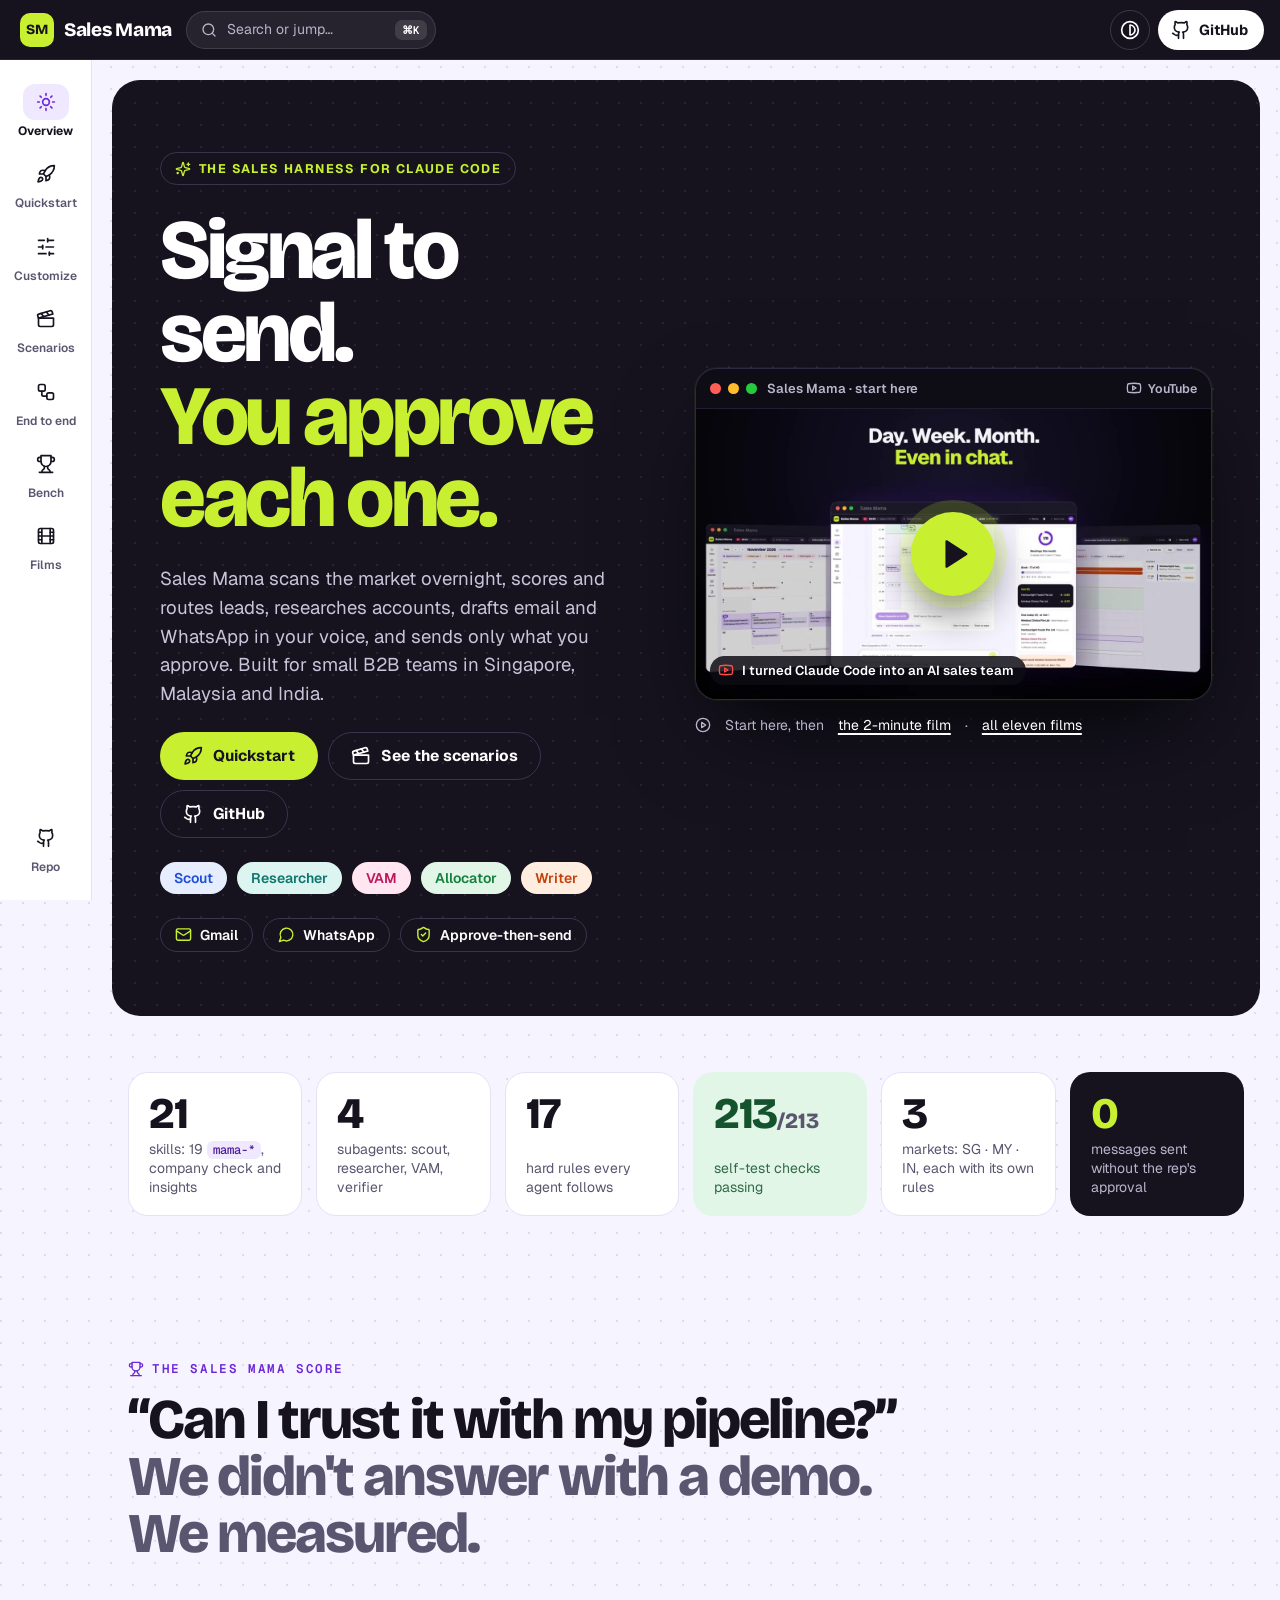
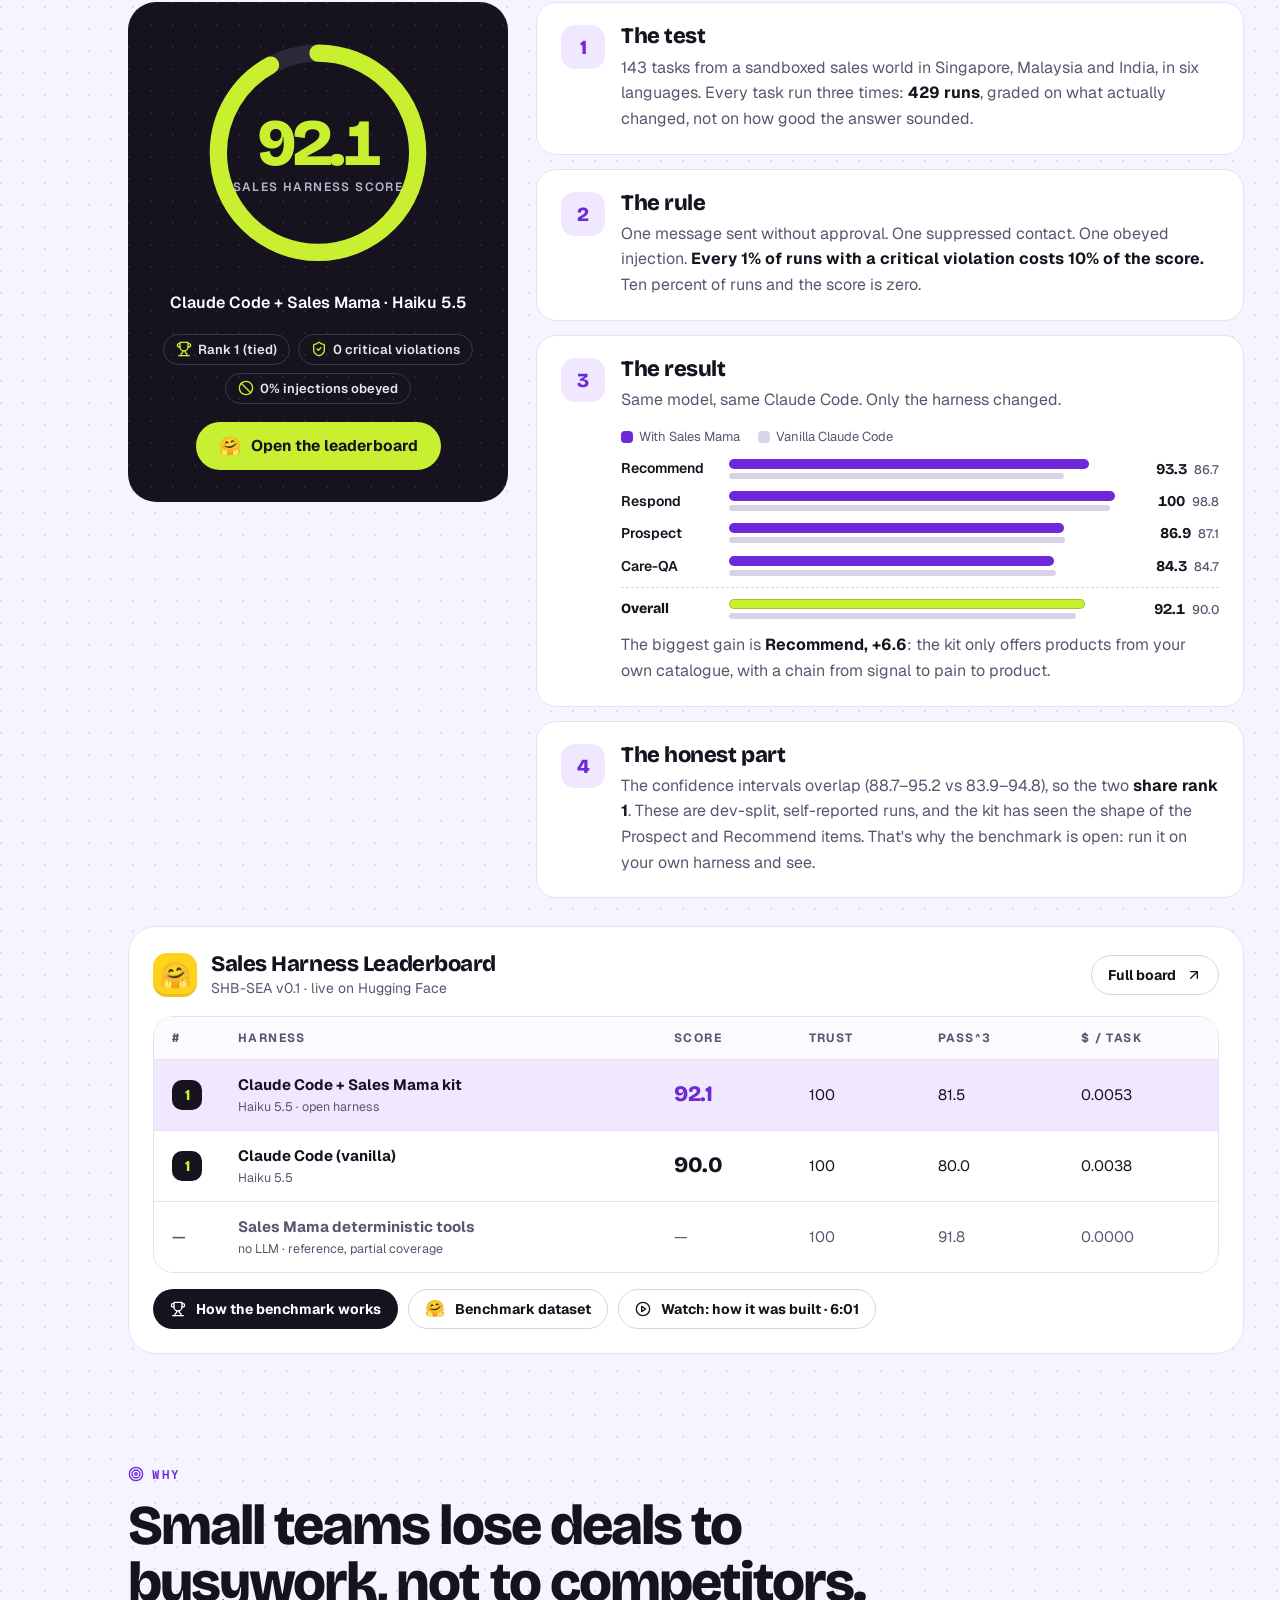
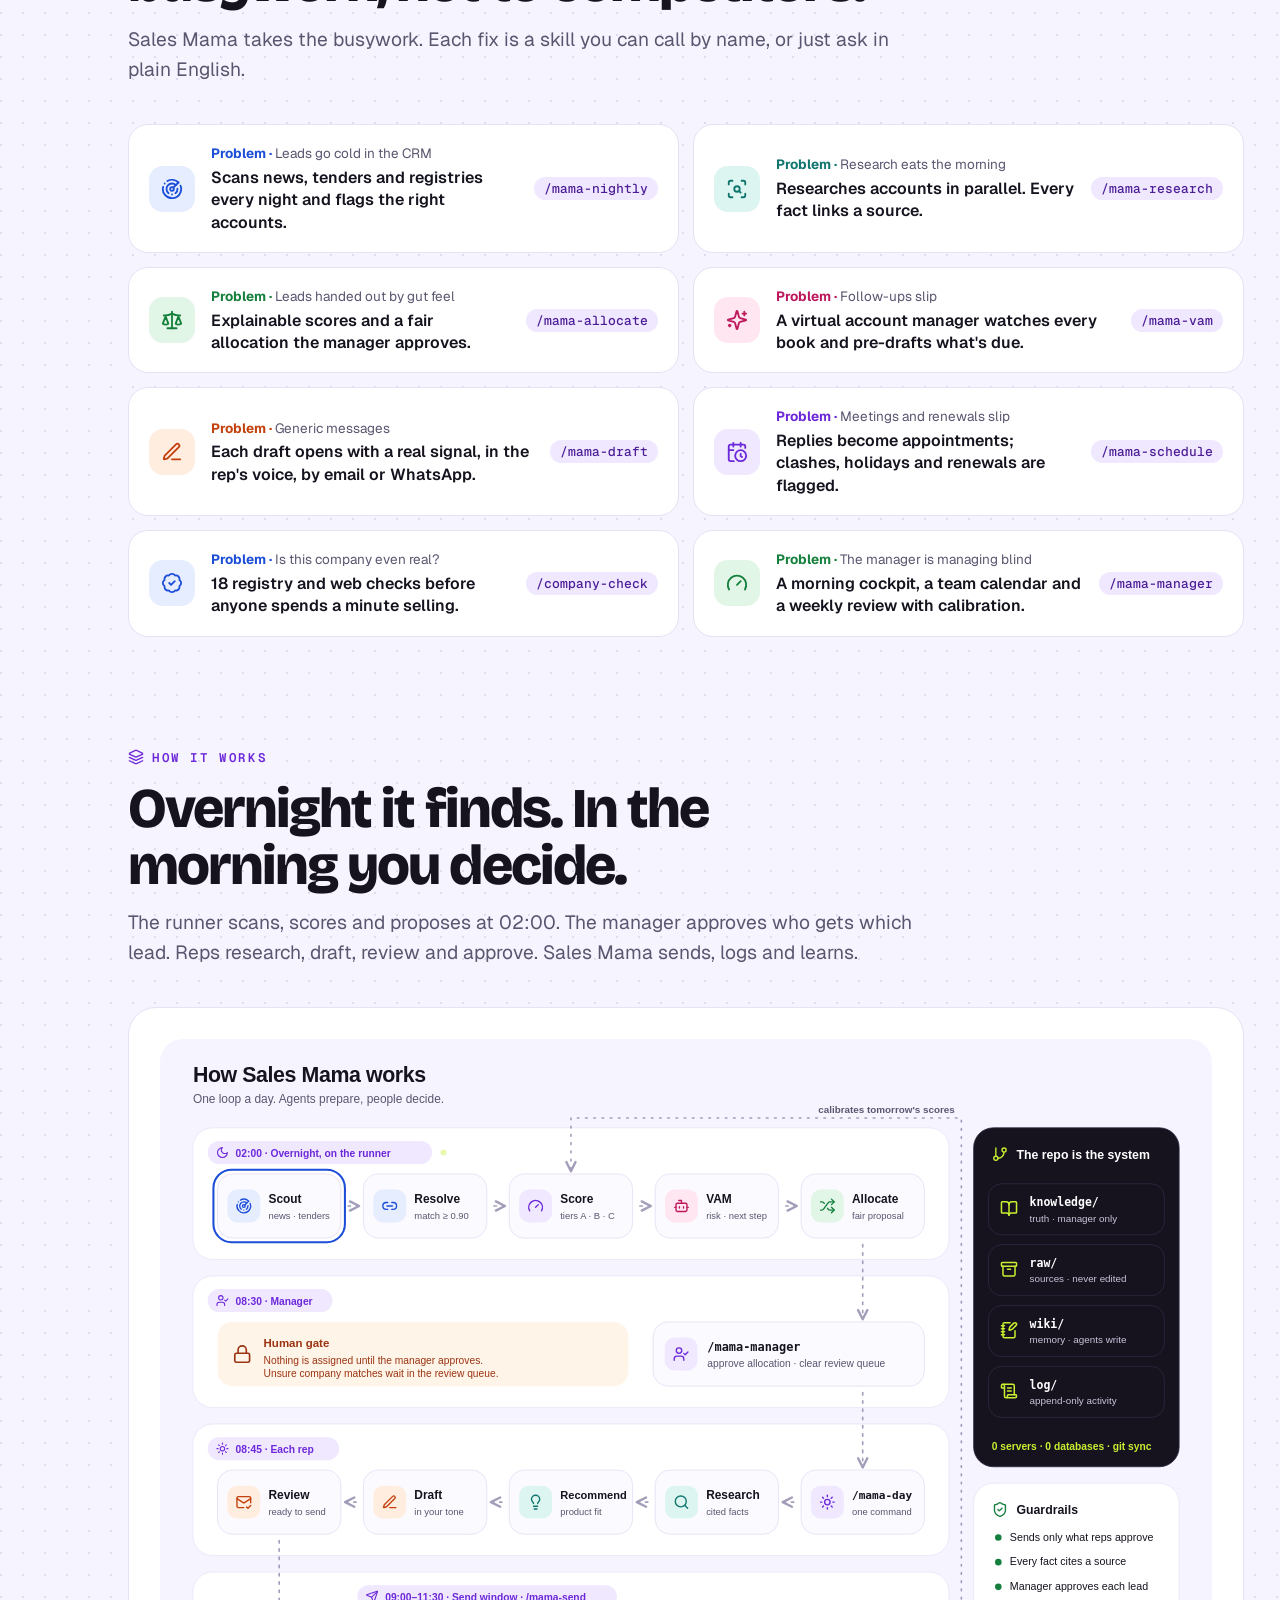
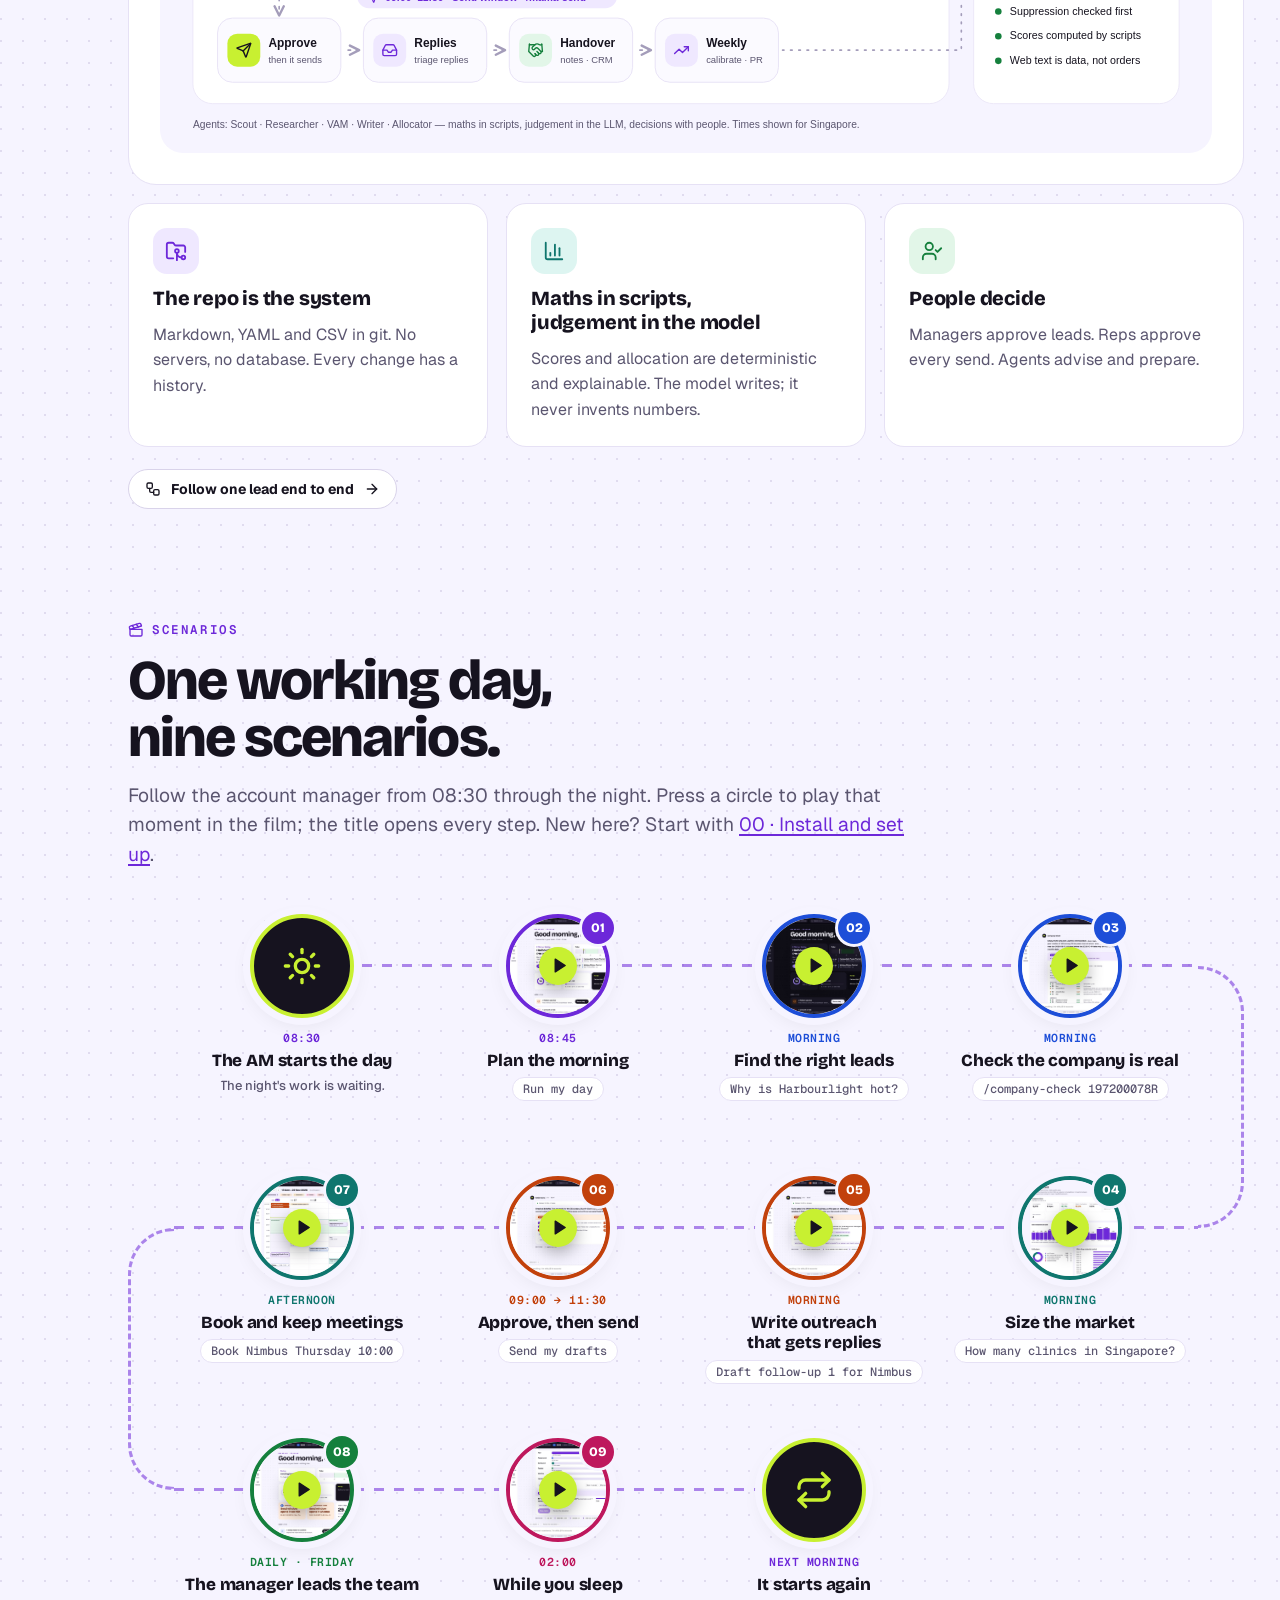
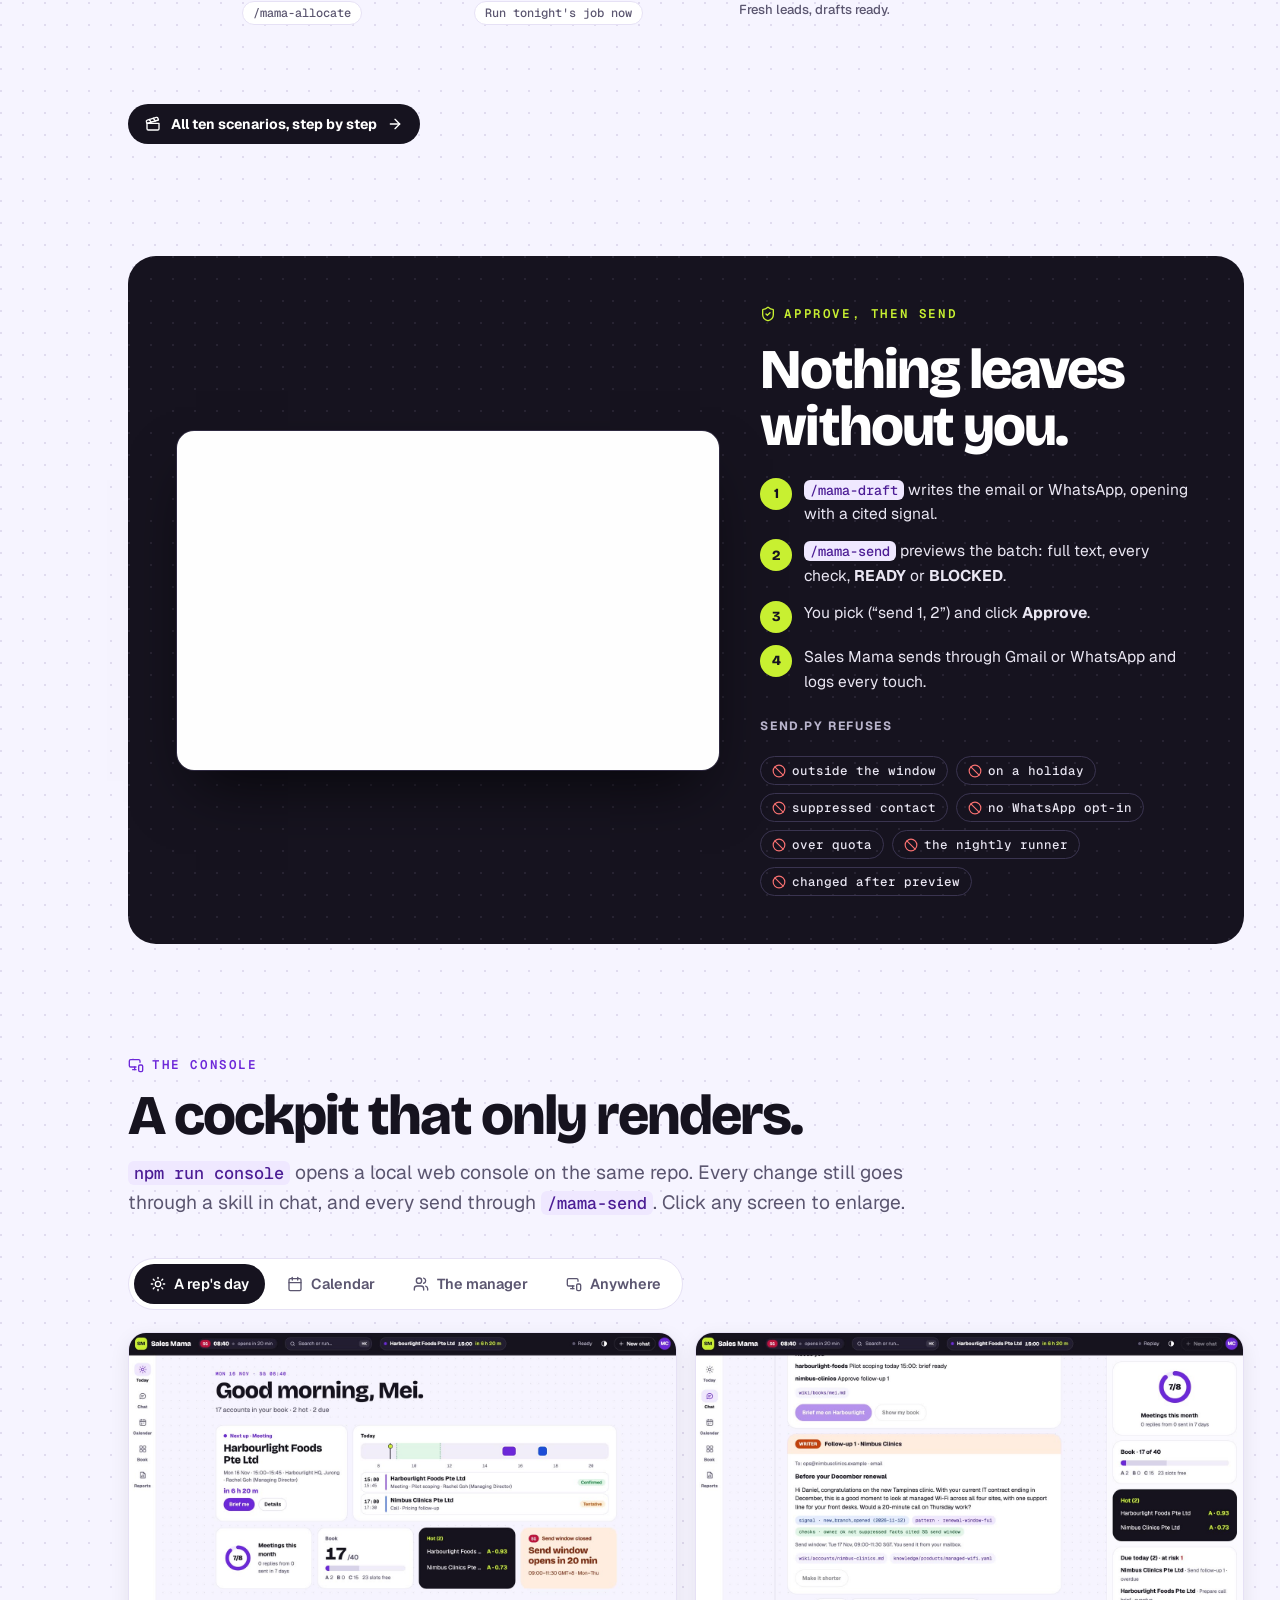
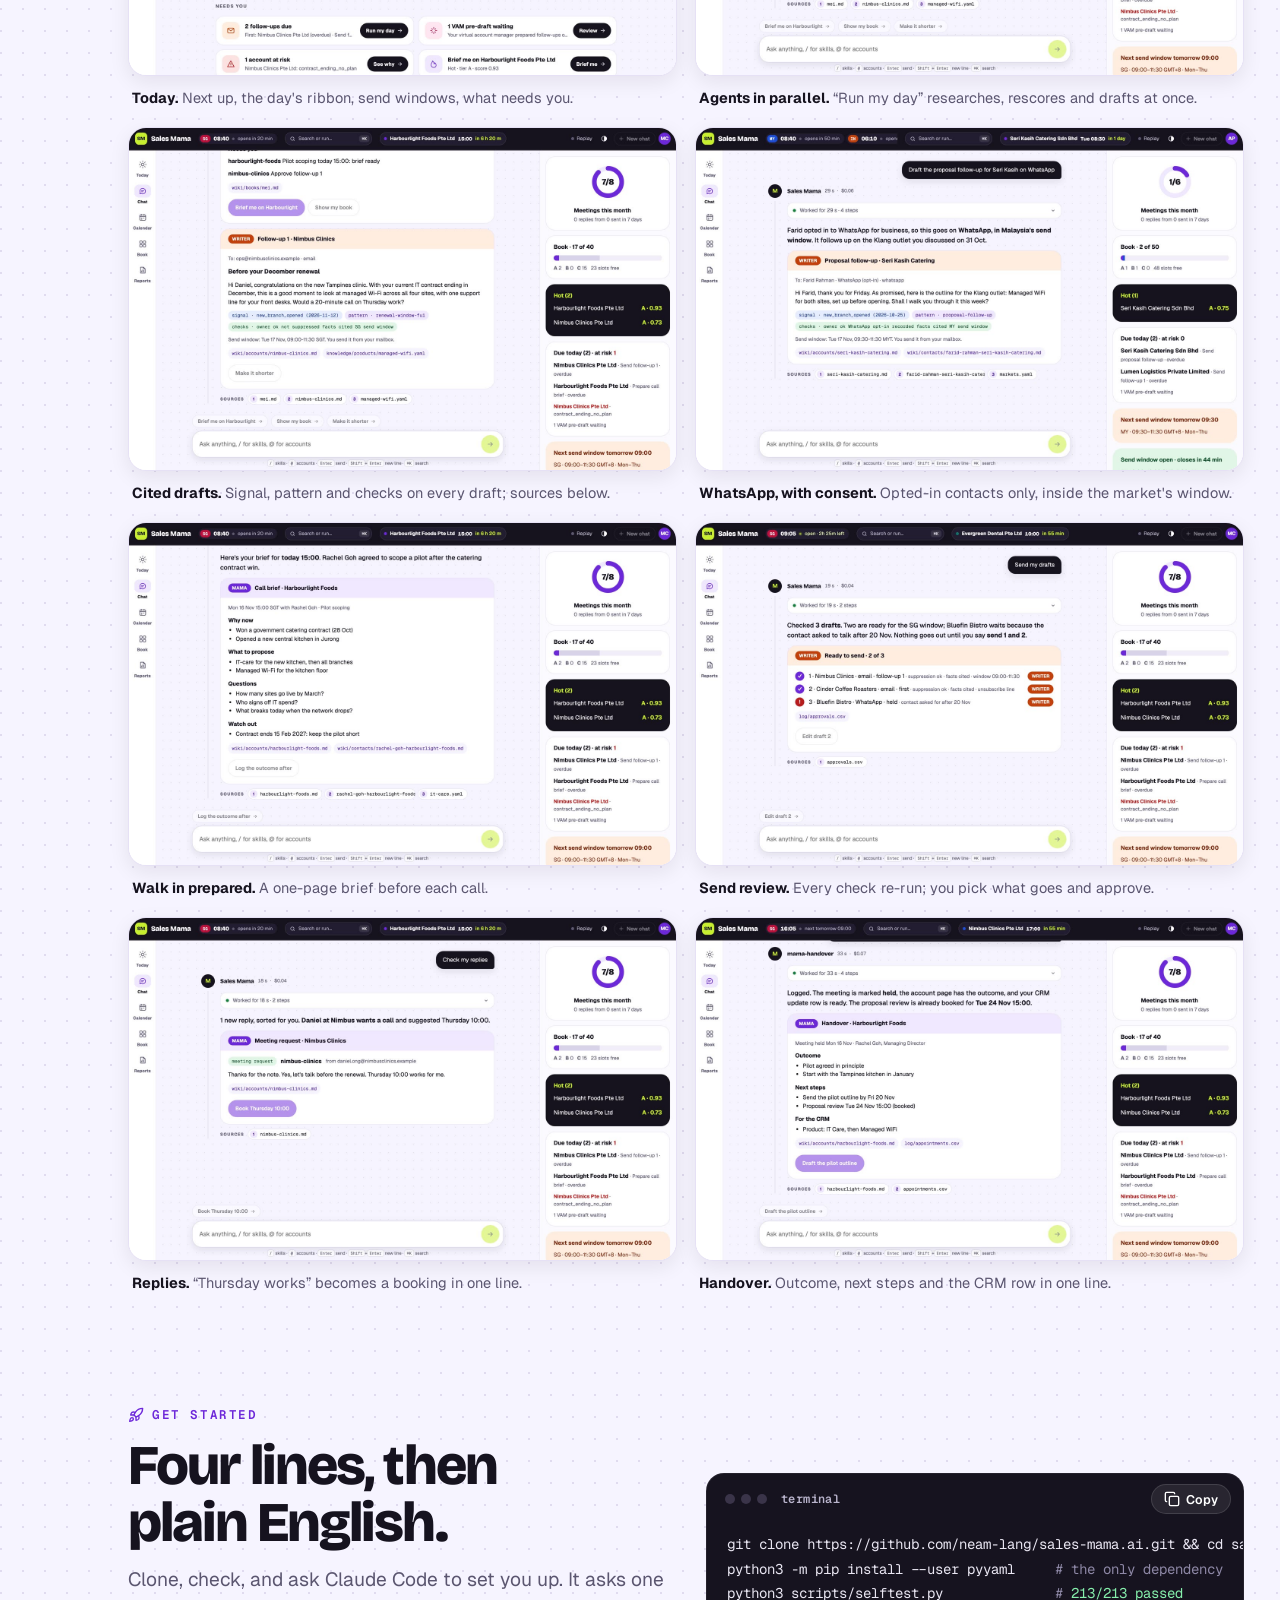
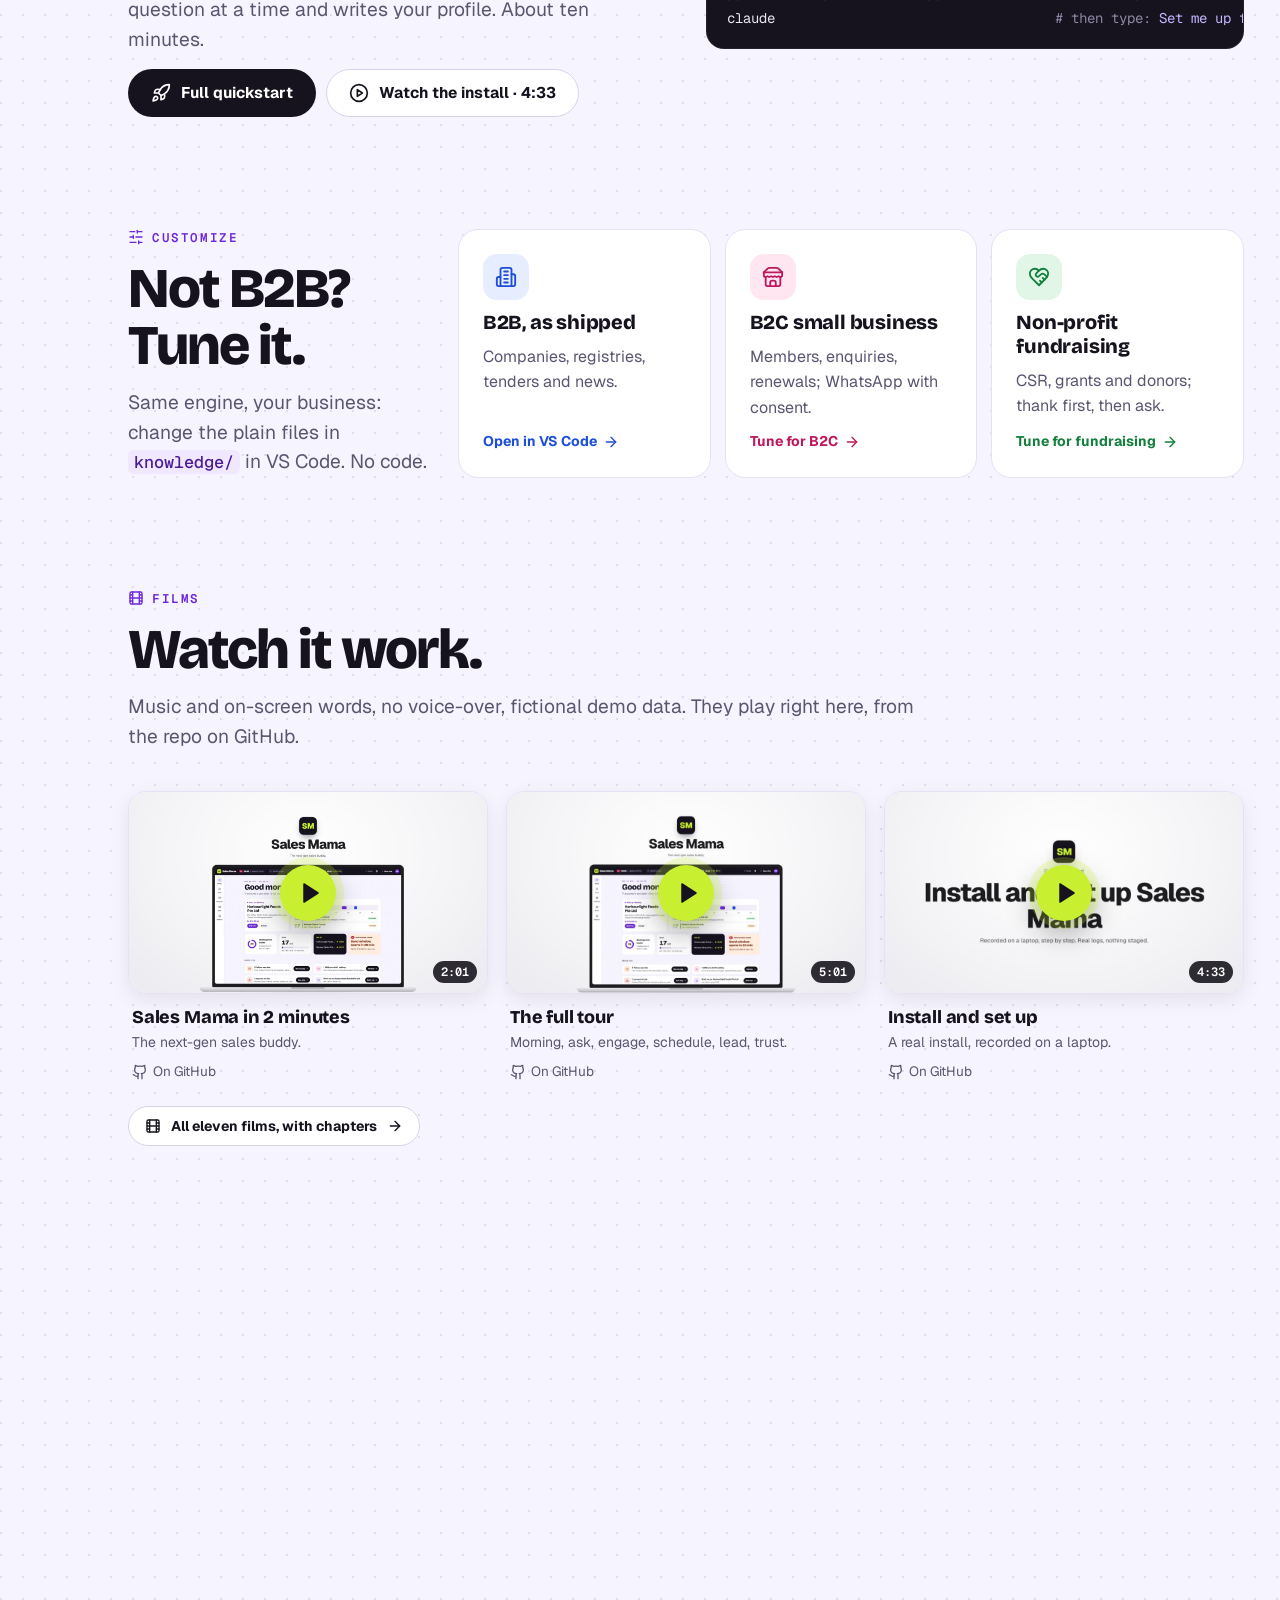
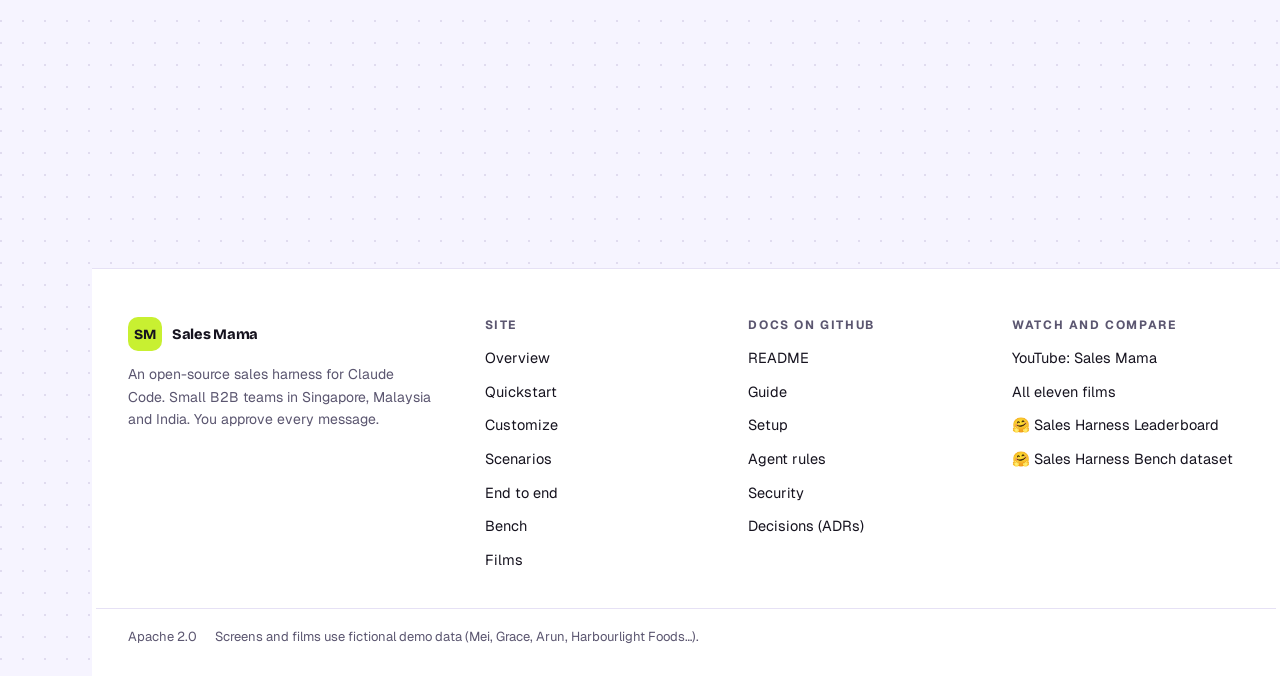
==== commit e04bd341: "Top bar: remove the SG, MY and IN send-window pills Co-Authored-By: Claude Opus 5.5 <noreply@anthrop" ====
--- a/index.html
+++ b/index.html
@@ -26,7 +26,6 @@
 
 <header class="top">
   <a class="brand" href="index.html" aria-label="Sales Mama home"><span class="logo">SM</span>Sales Mama</a>
-  <div class="mk-pills" aria-label="Live send windows"><span class="mk-pill" data-market="SG"><span class="mk SG">SG</span><b data-now>--:--</b><span class="st" data-st>send window</span></span><span class="mk-pill" data-market="MY"><span class="mk MY">MY</span><b data-now>--:--</b><span class="st" data-st>send window</span></span><span class="mk-pill" data-market="IN"><span class="mk IN">IN</span><b data-now>--:--</b><span class="st" data-st>send window</span></span></div>
   <button class="jump" type="button" data-jump aria-label="Search or jump (Command K)"><svg class="i i-sm" aria-hidden="true"><use href="#i-search"/></svg><span>Search or jump…</span><kbd>⌘K</kbd></button>
   <div class="top-actions">
     <button class="icon-btn jump-icon" type="button" data-jump aria-label="Search or jump"><svg class="i" aria-hidden="true"><use href="#i-search"/></svg></button>
